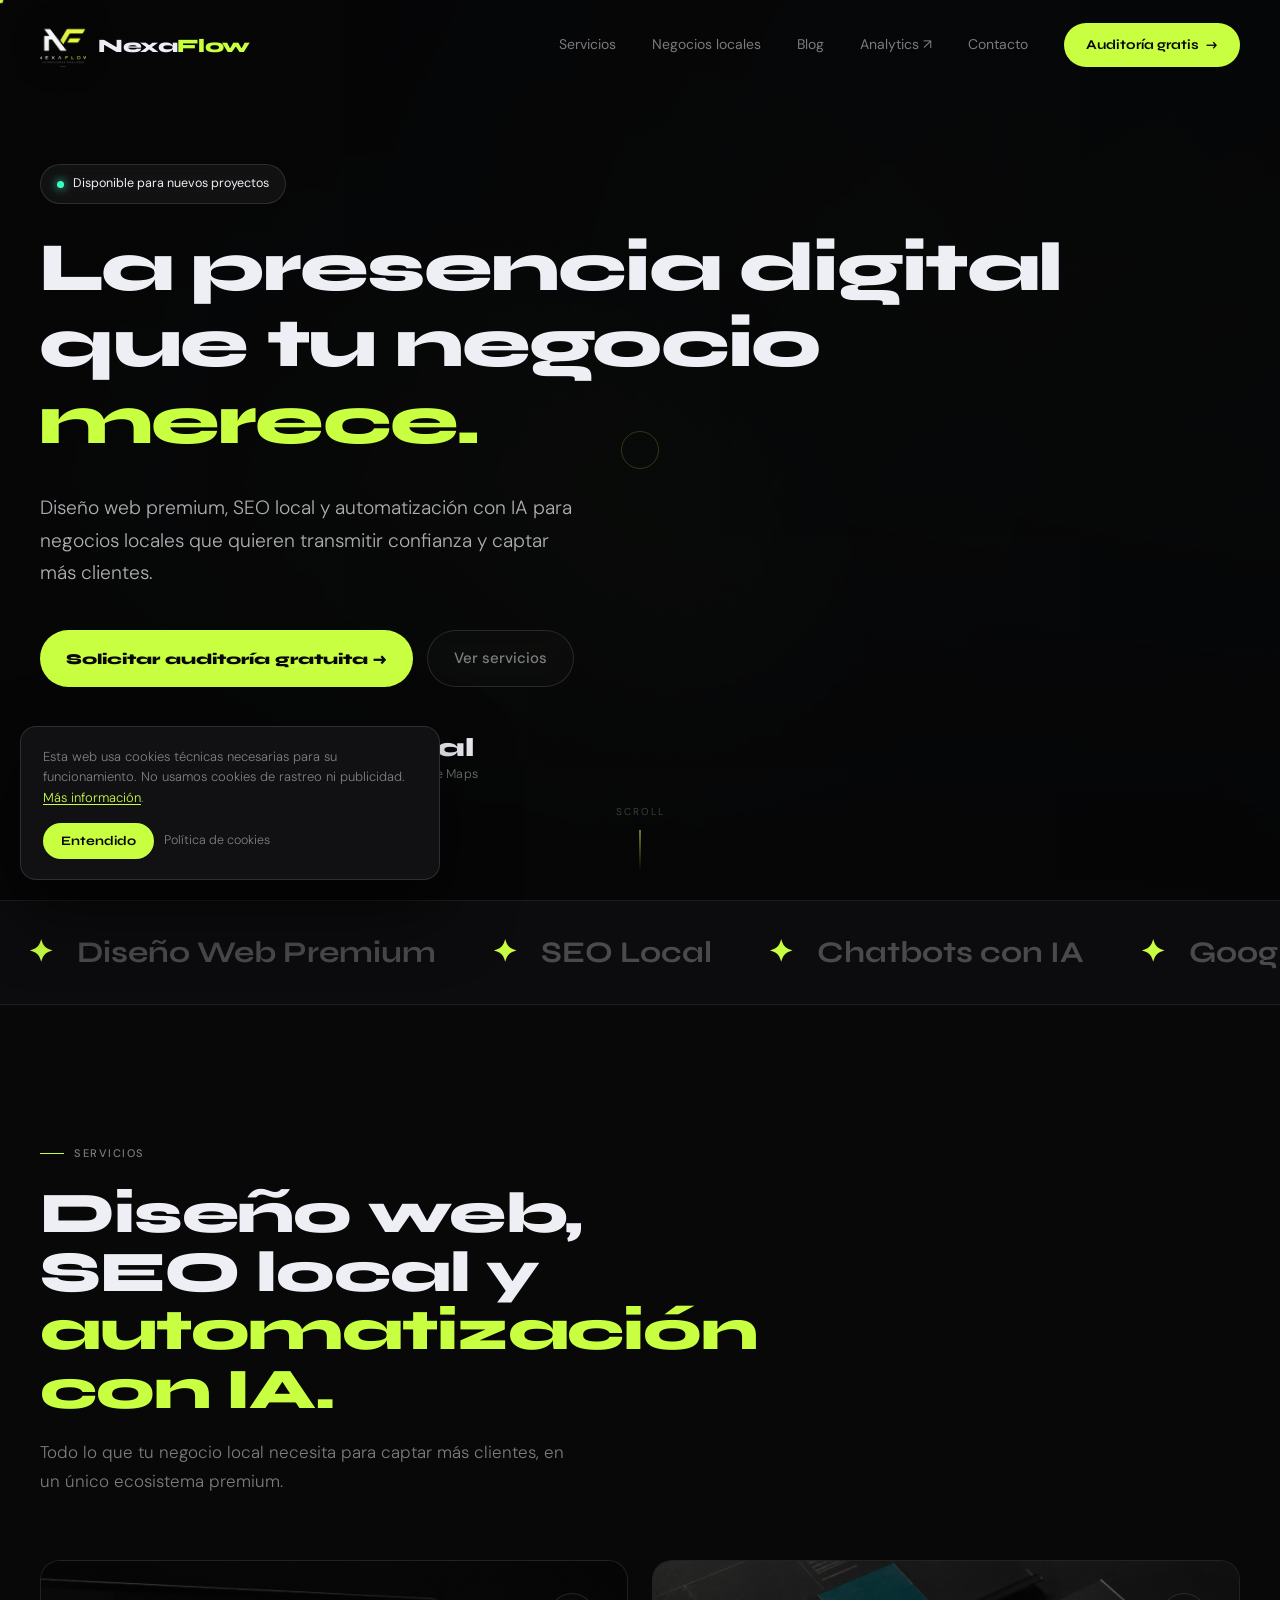
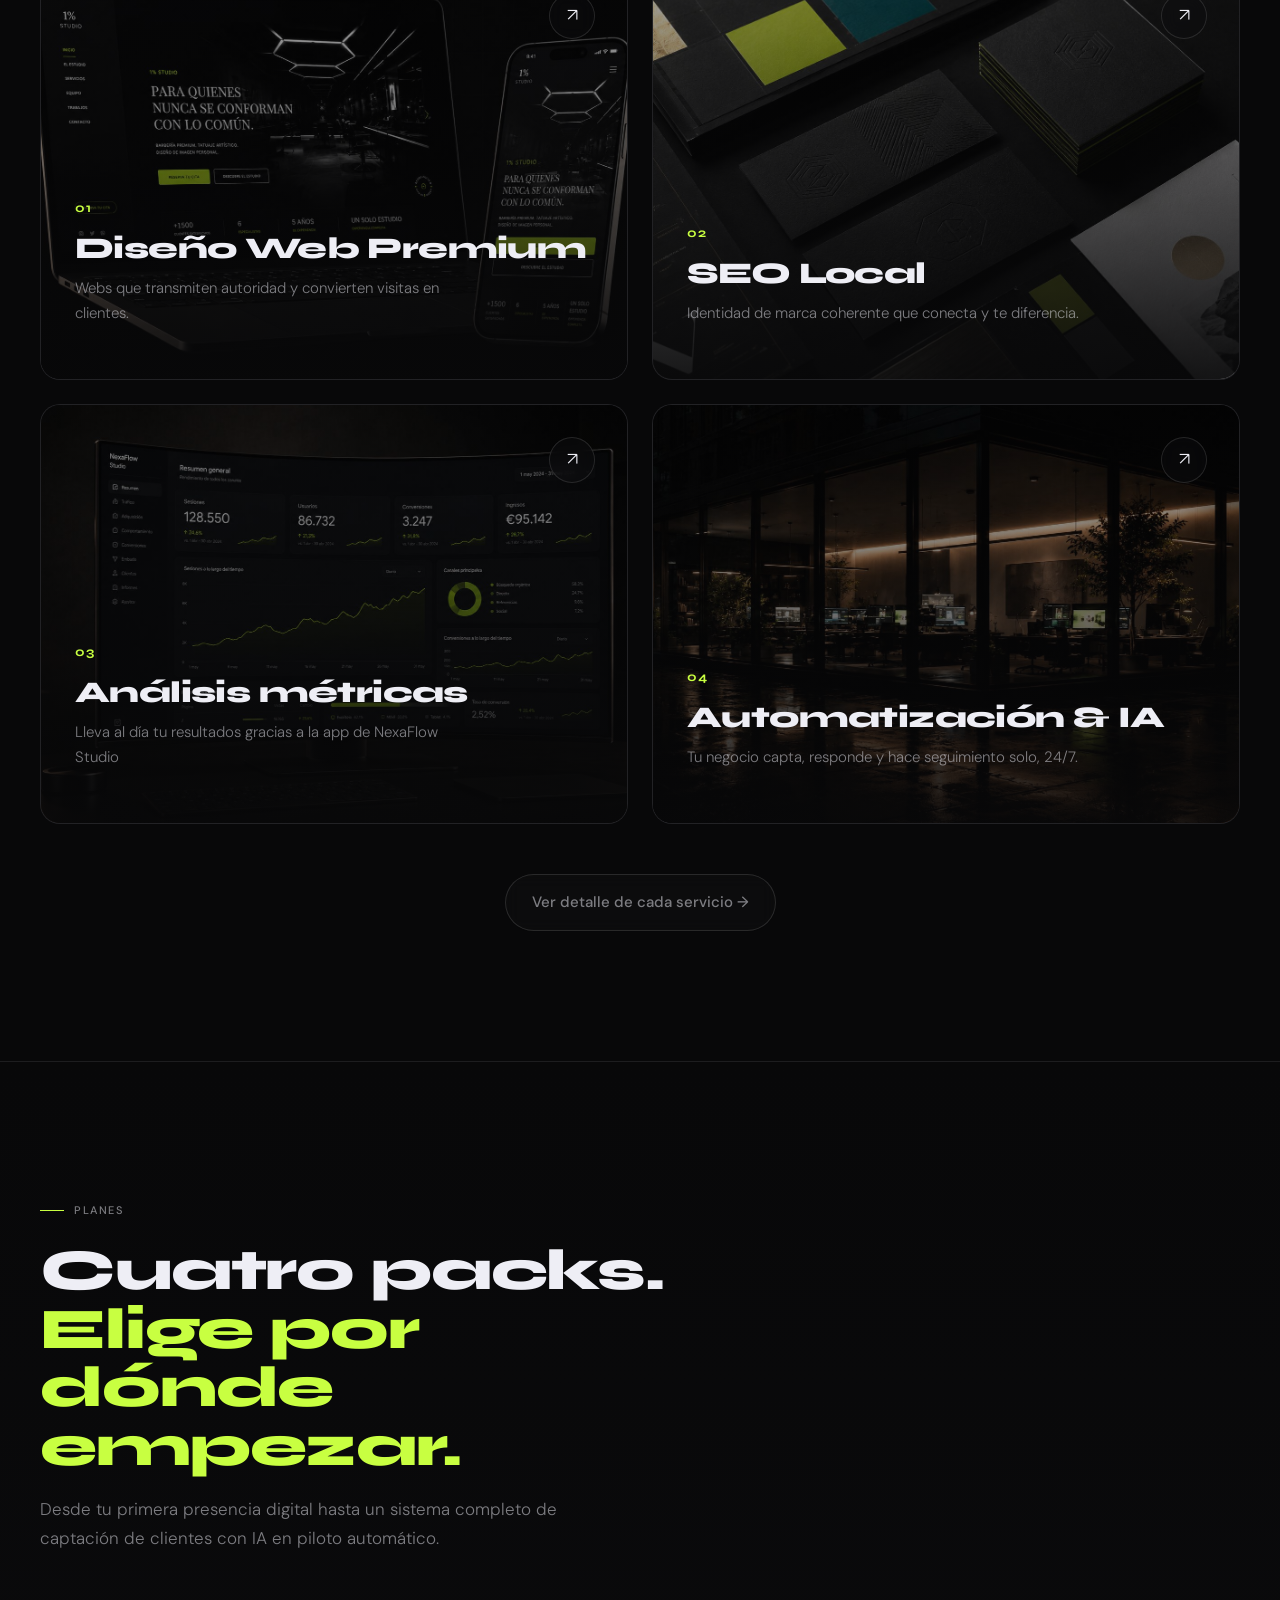
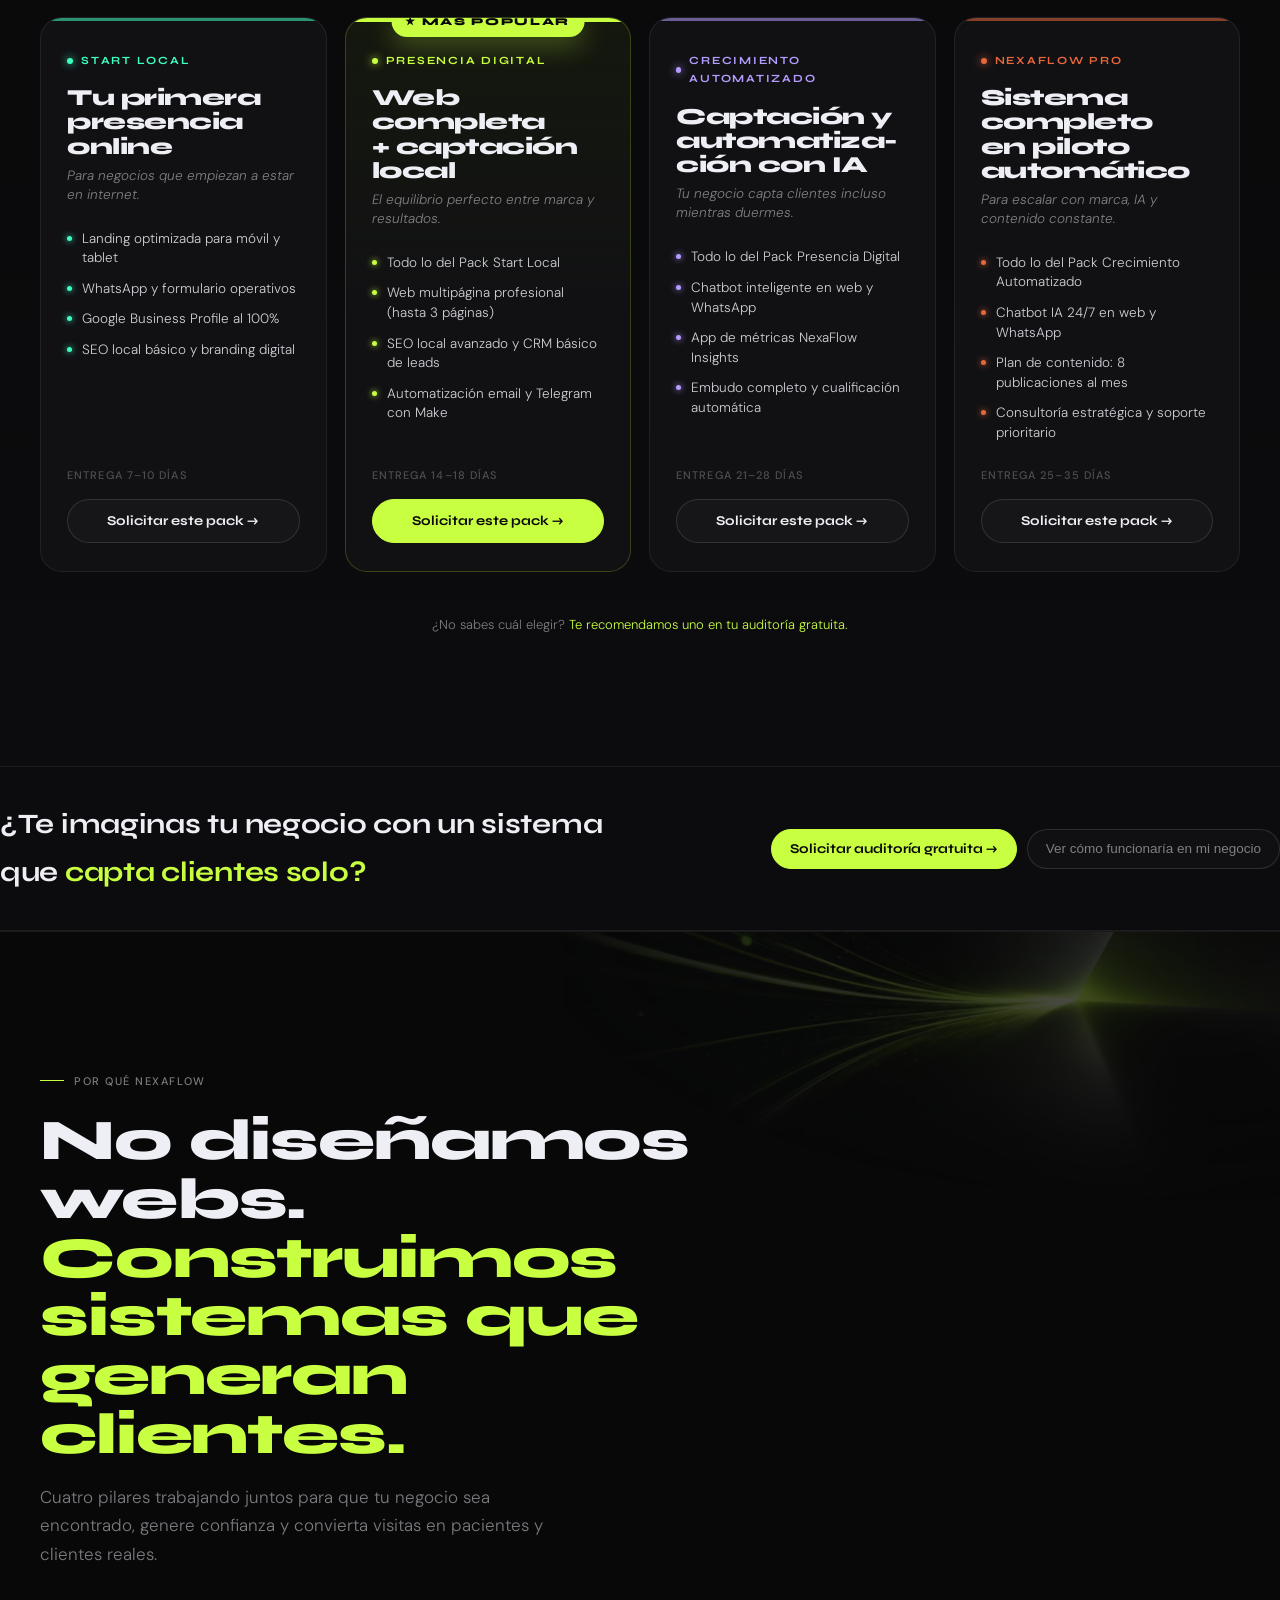
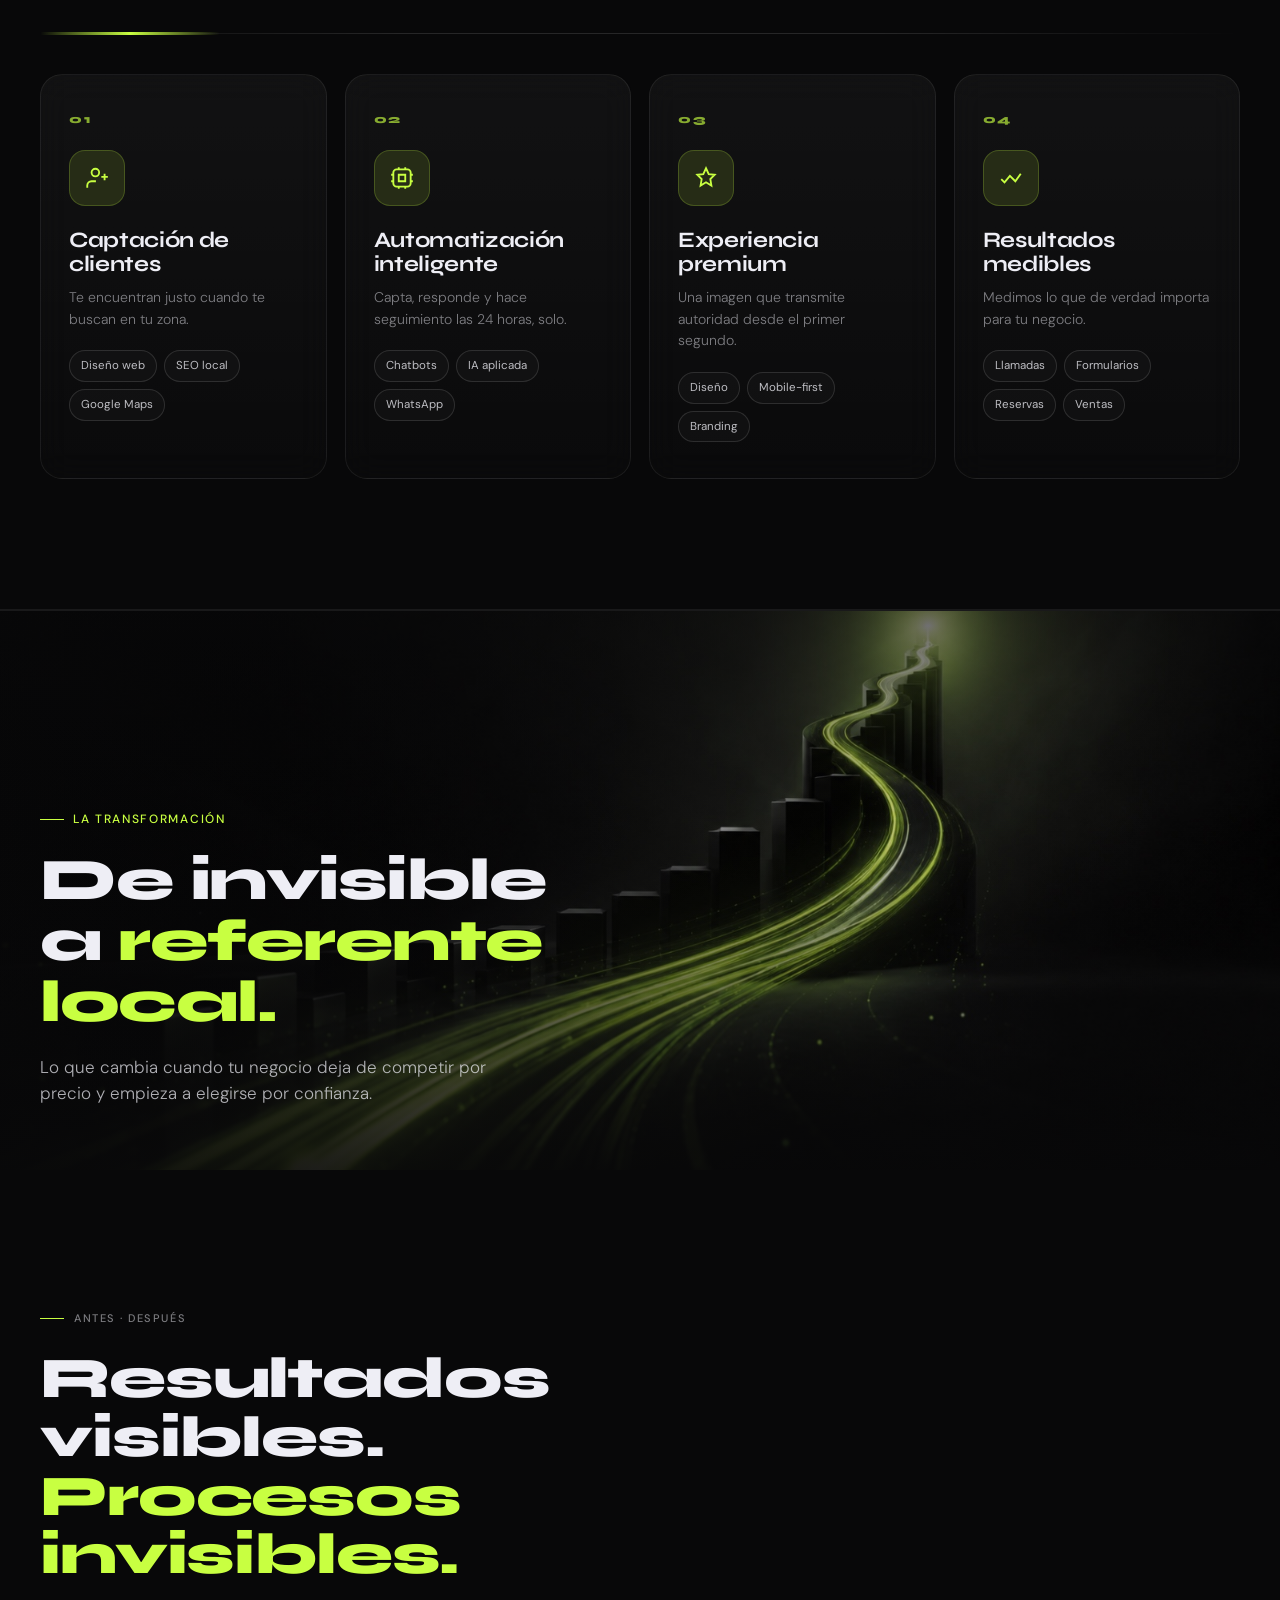
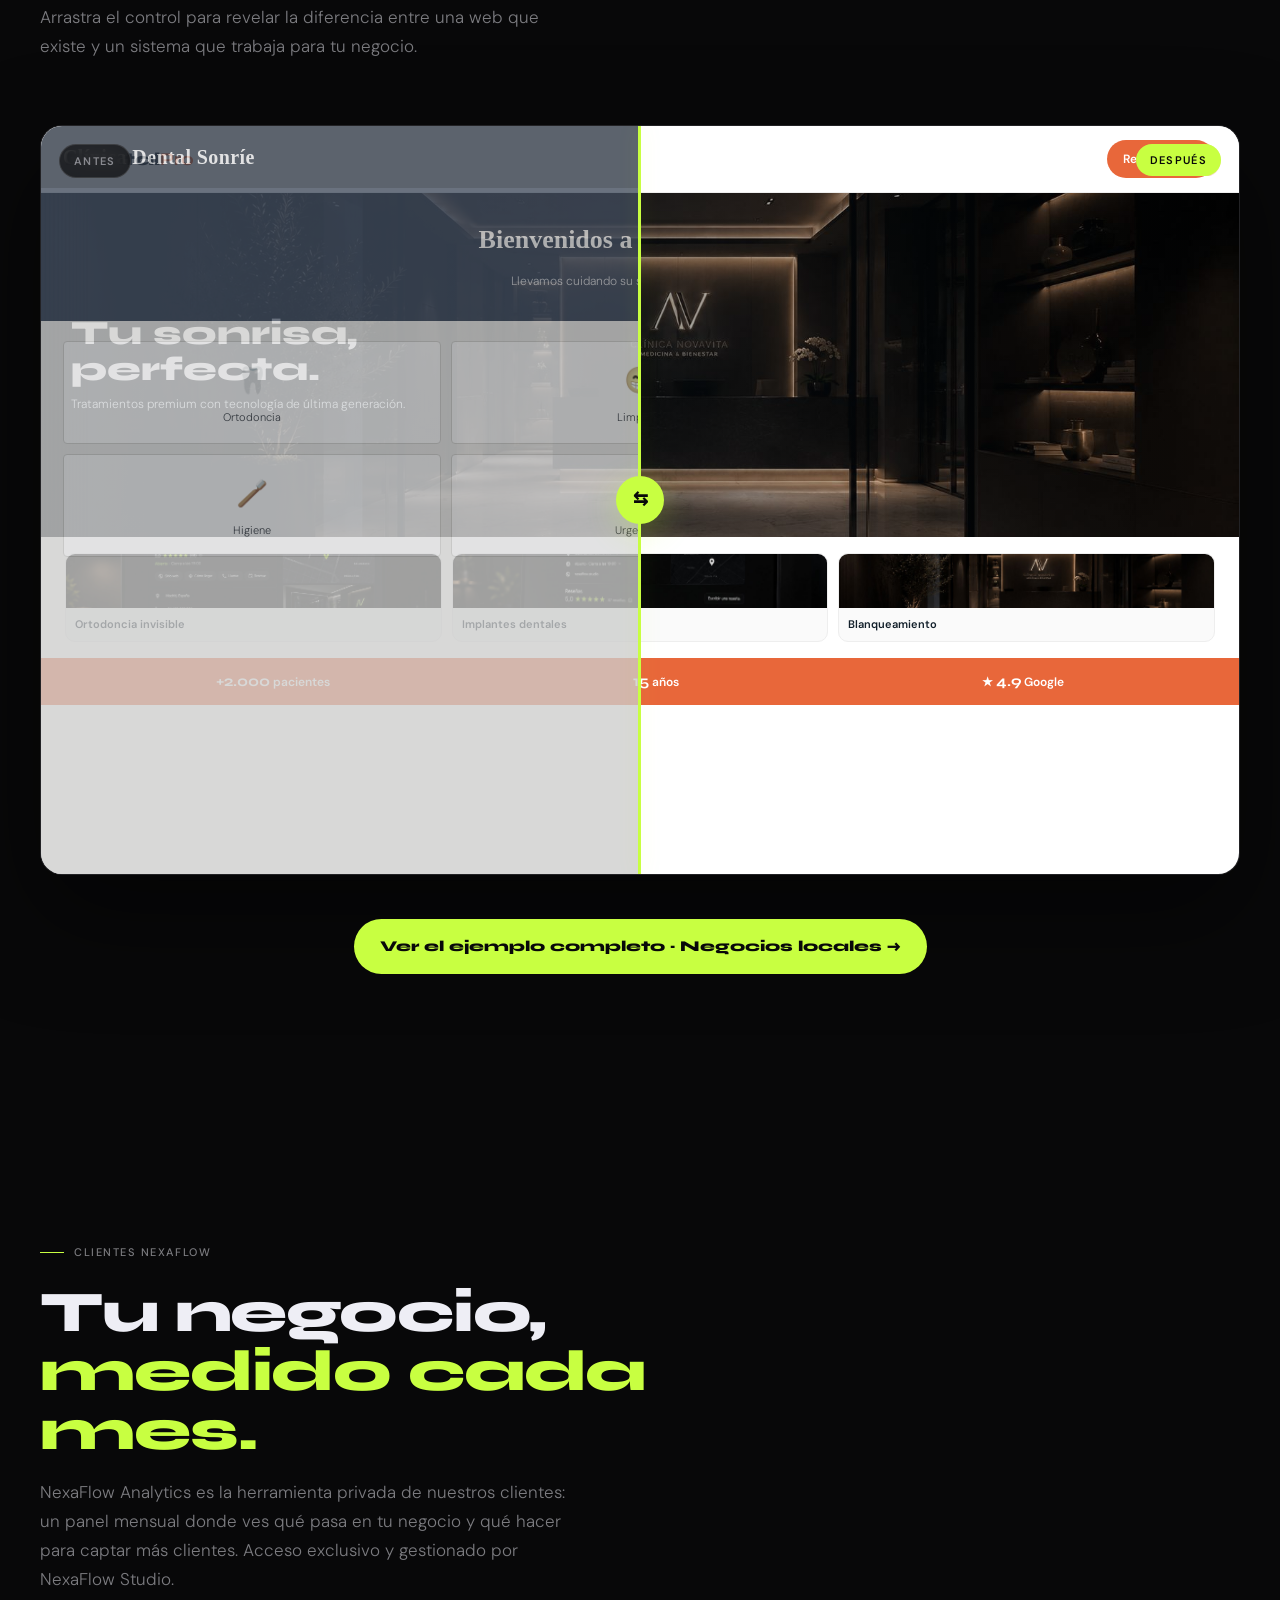
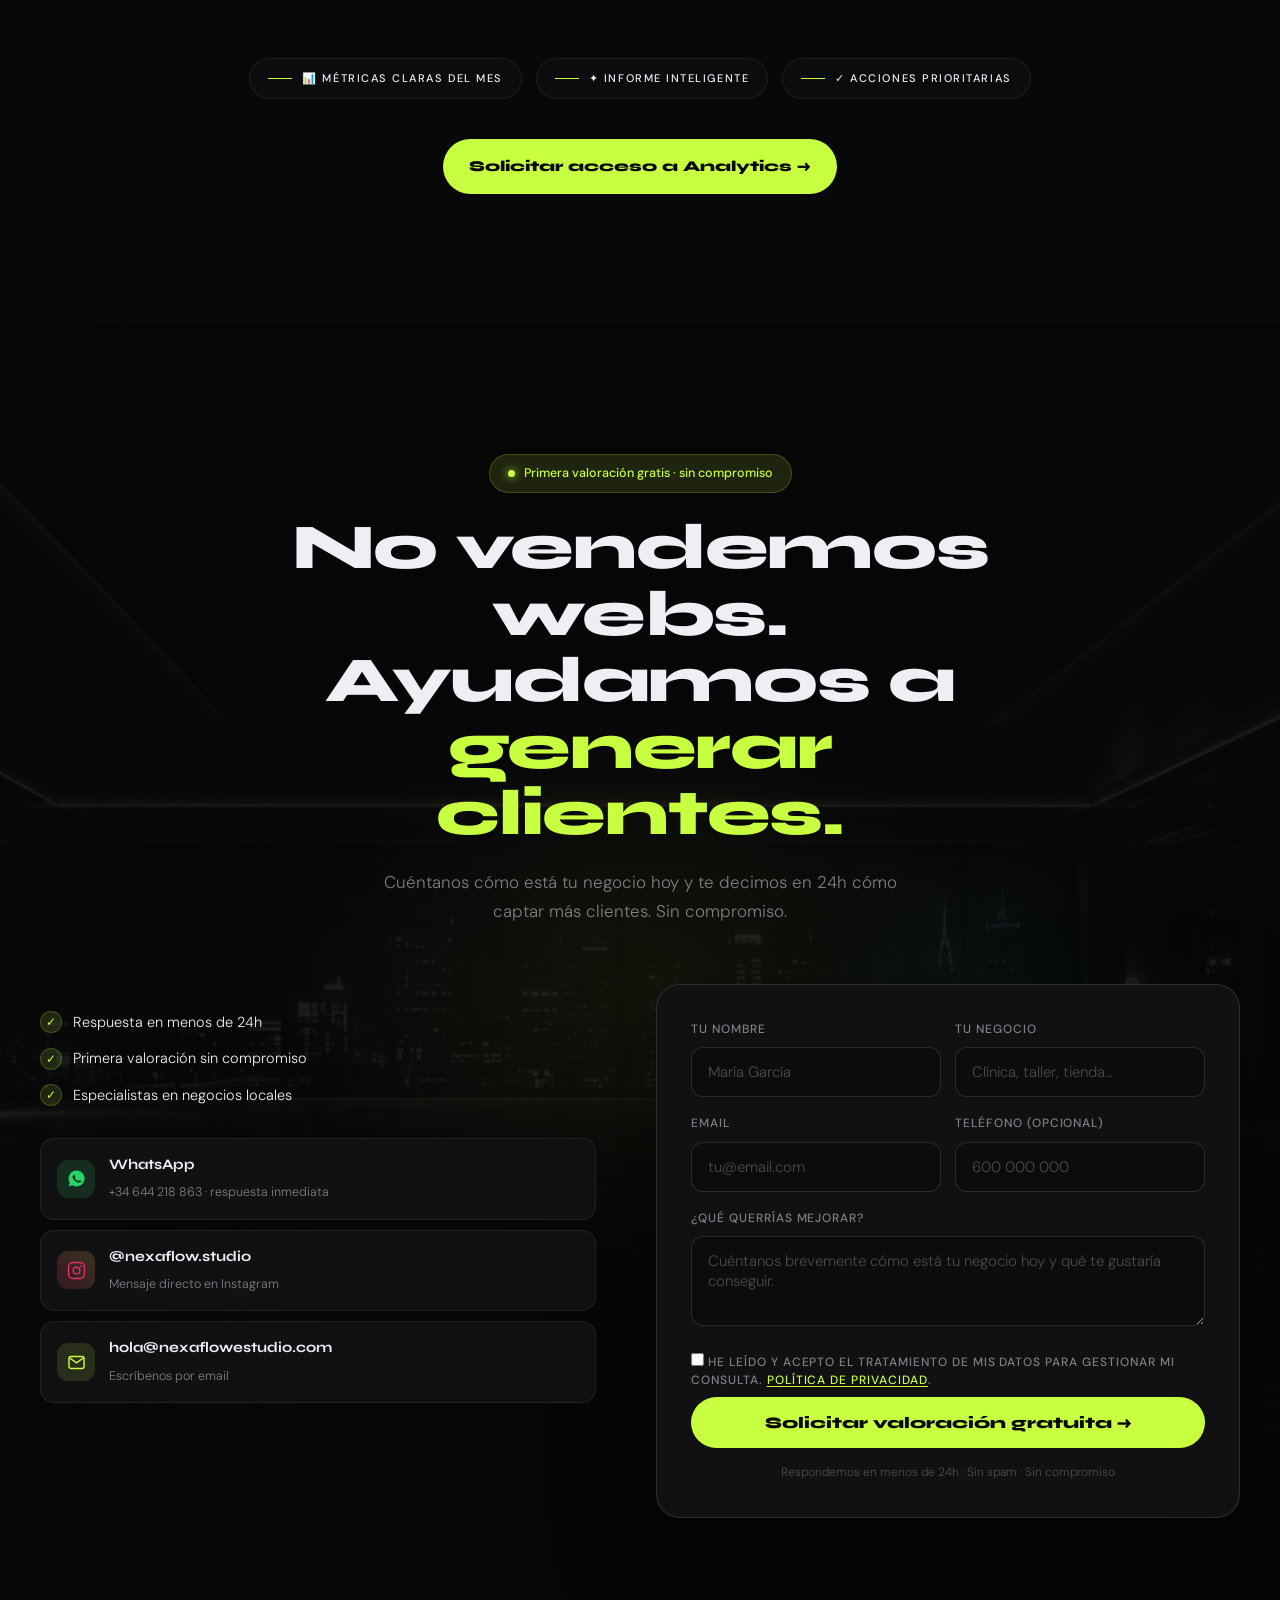
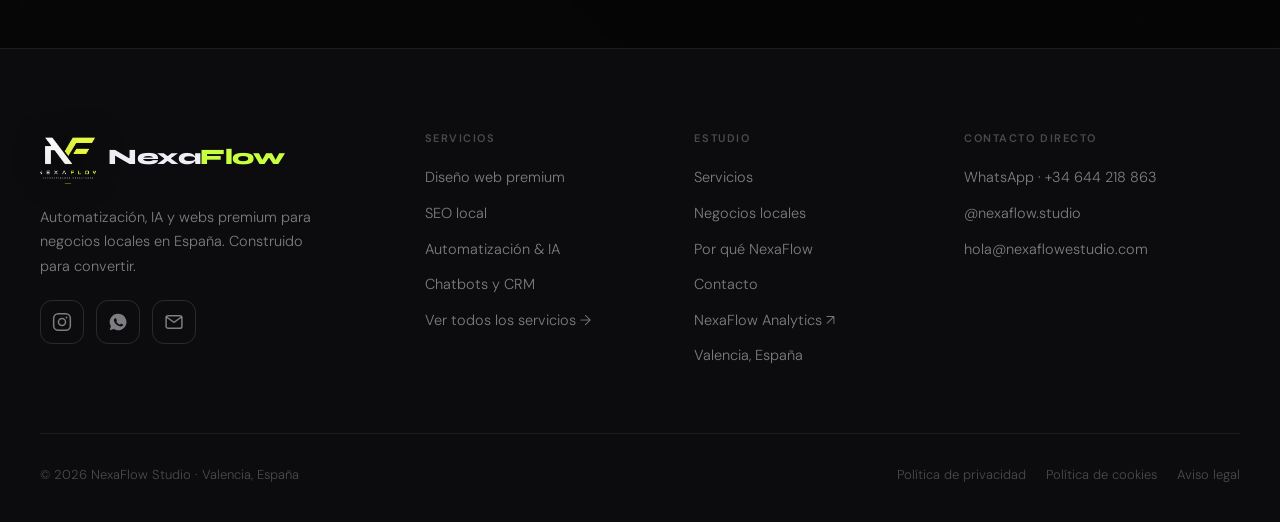
==== index.html @ 9156b43f "chore: email a hola@nexaflowestudio.com + quitar webhook de Make - Correo de contacto actualizado en" ====
<!DOCTYPE html>
<html lang="es">
<head>
<meta charset="UTF-8" />
<meta name="viewport" content="width=device-width, initial-scale=1.0" />
<title>NexaFlow Studio | Diseño Web, SEO Local y Automatización con IA en Valencia</title>
<meta name="description" content="Agencia digital con sede en Valencia: diseño web premium, SEO local y automatización con IA para negocios locales en toda España. Más clientes, menos tareas. Auditoría gratuita." />
<link rel="canonical" href="https://www.nexaflowestudio.com/" />
<meta name="robots" content="index, follow, max-snippet:-1, max-image-preview:large" />
<meta name="author" content="NexaFlow Studio" />
<meta name="geo.region" content="ES-V" />
<meta name="geo.placename" content="Valencia" />
<link rel="icon" type="image/png" href="assets/logo-mark.png" />
<link rel="apple-touch-icon" href="assets/logo-mark.png" />
<meta name="theme-color" content="#080809" />
<link rel="alternate" hreflang="es-ES" href="https://www.nexaflowestudio.com/" />
<link rel="alternate" hreflang="x-default" href="https://www.nexaflowestudio.com/" />

<!-- Open Graph / Social sharing -->
<meta property="og:type" content="website" />
<meta property="og:site_name" content="NexaFlow Studio" />
<meta property="og:title" content="NexaFlow Studio | Diseño Web, SEO Local y Automatización con IA en Valencia" />
<meta property="og:description" content="Agencia digital con sede en Valencia: diseño web premium, SEO local y automatización con IA para negocios locales en toda España. Más clientes, menos tareas." />
<meta property="og:url" content="https://www.nexaflowestudio.com/" />
<meta property="og:image" content="https://www.nexaflowestudio.com/assets/logo.png" />
<meta property="og:image:width" content="1200" />
<meta property="og:image:height" content="630" />
<meta property="og:locale" content="es_ES" />
<meta name="twitter:card" content="summary_large_image" />
<meta name="twitter:title" content="NexaFlow Studio | Diseño Web, SEO Local y Automatización con IA en Valencia" />
<meta name="twitter:description" content="Diseño web premium, SEO local y automatización con IA para negocios locales en toda España. Sede en Valencia." />
<meta name="twitter:image" content="https://www.nexaflowestudio.com/assets/logo.png" />

<link rel="preconnect" href="https://fonts.googleapis.com" />
<link rel="preconnect" href="https://fonts.gstatic.com" crossorigin />
<link rel="preload" as="video" href="assets/hero.mp4" type="video/mp4" />
<link href="https://fonts.googleapis.com/css2?family=Syne:wght@600;700;800&family=DM+Sans:opsz,wght@9..40,300;9..40,400;9..40,500&display=swap" rel="stylesheet" />

<!-- ====== SCHEMA JSON-LD ====== -->
<script type="application/ld+json">
{
  "@context": "https://schema.org",
  "@graph": [
    {
      "@type": "Organization",
      "@id": "https://www.nexaflowestudio.com/#org",
      "name": "NexaFlow Studio",
      "url": "https://www.nexaflowestudio.com/",
      "logo": {
        "@type": "ImageObject",
        "url": "https://www.nexaflowestudio.com/assets/logo.png"
      },
      "email": "hola@nexaflowestudio.com",
      "telephone": "+34644218863",
      "sameAs": ["https://www.instagram.com/nexaflow.studio"]
    },
    {
      "@type": "WebSite",
      "@id": "https://www.nexaflowestudio.com/#website",
      "url": "https://www.nexaflowestudio.com/",
      "name": "NexaFlow Studio",
      "inLanguage": "es-ES",
      "description": "Diseño web premium, SEO local y automatización con IA para negocios locales en Valencia.",
      "publisher": {"@id": "https://www.nexaflowestudio.com/#org"}
    },
    {
      "@type": "LocalBusiness",
      "@id": "https://www.nexaflowestudio.com/#localbusiness",
      "name": "NexaFlow Studio — Agencia de diseño web y automatización con IA en Valencia",
      "image": "https://www.nexaflowestudio.com/assets/logo.png",
      "url": "https://www.nexaflowestudio.com/",
      "email": "hola@nexaflowestudio.com",
      "telephone": "+34644218863",
      "priceRange": "€€",
      "address": {"@type":"PostalAddress","addressLocality":"Valencia","addressRegion":"Valencia","addressCountry":"ES"},
      "areaServed": [
        {"@type":"City","name":"Valencia"},
        {"@type":"City","name":"Torrent"},
        {"@type":"City","name":"Paterna"},
        {"@type":"City","name":"Paiporta"},
        {"@type":"City","name":"Mislata"},
        {"@type":"City","name":"Catarroja"},
        {"@type":"City","name":"Aldaia"},
        {"@type":"City","name":"Alaquàs"}
      ],
      "makesOffer": [
        {"@type":"Offer","itemOffered":{"@type":"Service","name":"Diseño web premium"}},
        {"@type":"Offer","itemOffered":{"@type":"Service","name":"SEO local y Google Business Profile"}},
        {"@type":"Offer","itemOffered":{"@type":"Service","name":"Automatización con IA"}},
        {"@type":"Offer","itemOffered":{"@type":"Service","name":"Chatbots inteligentes y WhatsApp"}},
        {"@type":"Offer","itemOffered":{"@type":"Service","name":"Branding visual"}}
      ],
      "sameAs": ["https://www.instagram.com/nexaflow.studio"]
    },
    {
      "@type": "ItemList",
      "name": "Servicios NexaFlow Studio",
      "itemListElement": [
        {"@type":"ListItem","position":1,"name":"Diseño Web Premium","url":"https://www.nexaflowestudio.com/servicios#svc-web"},
        {"@type":"ListItem","position":2,"name":"Branding Visual","url":"https://www.nexaflowestudio.com/servicios#svc-branding"},
        {"@type":"ListItem","position":3,"name":"Landing Pages de alta conversión","url":"https://www.nexaflowestudio.com/servicios#svc-landing"},
        {"@type":"ListItem","position":4,"name":"Automatización con IA y chatbots","url":"https://www.nexaflowestudio.com/servicios#svc-ia"}
      ]
    },
    {
      "@type": "FAQPage",
      "mainEntity": [
        {"@type":"Question","name":"¿Qué hace NexaFlow Studio exactamente?","acceptedAnswer":{"@type":"Answer","text":"Diseñamos webs premium y montamos sistemas de SEO local y automatización con IA para que los negocios locales sean encontrados, transmitan confianza y capten clientes también fuera de horario."}},
        {"@type":"Question","name":"¿Con qué tipo de negocios trabajáis?","acceptedAnswer":{"@type":"Answer","text":"Trabajamos con negocios locales en Valencia y alrededores: clínicas dentales, clínicas estéticas, fisioterapia, barberías y peluquerías, hostelería y servicios u oficios."}},
        {"@type":"Question","name":"¿Cuánto tarda en estar lista una web?","acceptedAnswer":{"@type":"Answer","text":"Una web con estructura, textos y automatizaciones básicas suele estar lista en pocas semanas. Trabajamos por fases para no parar la actividad del negocio."}},
        {"@type":"Question","name":"¿Cuánto cuesta una web con automatización e IA?","acceptedAnswer":{"@type":"Answer","text":"Depende del alcance. Empezamos siempre con una auditoría gratuita en la que vemos tu caso y te damos un presupuesto cerrado y sin sorpresas, sin compromiso."}},
        {"@type":"Question","name":"¿Trabajáis solo en Valencia?","acceptedAnswer":{"@type":"Answer","text":"Trabajamos con negocios de Valencia y toda su área metropolitana: Torrent, Paterna, Paiporta, Mislata, Catarroja, Aldaia, Alaquàs y alrededores."}}
      ]
    }
  ]
}
</script>
<style>
:root{
  --bg:#080809; --bg-2:#0c0c0e; --surface:#111114; --surface-2:#18181c;
  --white:#eeeef5; --muted:rgba(238,238,245,.5); --muted-2:rgba(238,238,245,.28);
  --lime:#c8ff41; --lime-dim:rgba(200,255,65,.12); --lime-glow:rgba(200,255,65,.25); --lime-border:rgba(200,255,65,.2);
  --aqua:#3dffc0; --aqua-dim:rgba(61,255,192,.1);
  --border:rgba(255,255,255,.07); --border-2:rgba(255,255,255,.12);
  --ease:cubic-bezier(.22,1,.36,1);
  --coral:#e8673a;
}
*{margin:0;padding:0;box-sizing:border-box}
html{scroll-behavior:smooth}
body{
  background:var(--bg); color:var(--white);
  font-family:'DM Sans',sans-serif; font-weight:300;
  line-height:1.7; overflow-x:hidden;
  -webkit-font-smoothing:antialiased;
}
::selection{background:var(--lime);color:#080809}
a{color:inherit;text-decoration:none}
img{display:block;max-width:100%}
.wrap{max-width:1280px;margin:0 auto;padding:0 40px}
.label{
  font-size:11px;letter-spacing:.14em;text-transform:uppercase;
  color:var(--muted);font-weight:500;display:inline-flex;align-items:center;gap:10px;
}
.label::before{content:'';width:24px;height:1px;background:var(--lime);display:inline-block}
h1,h2,h3{font-family:'Syne',sans-serif;font-weight:800;line-height:1.02;letter-spacing:-.02em}

/* ====== CURSOR ====== */
#cr,#cr2{position:fixed;top:0;left:0;pointer-events:none;z-index:9999;border-radius:50%;
  transform:translate(-50%,-50%);will-change:transform;display:none}
#cr{width:7px;height:7px;background:var(--lime);mix-blend-mode:exclusion;transition:width .25s,height .25s}
#cr2{width:38px;height:38px;border:1.5px solid var(--lime-border);transition:width .25s,height .25s,border-color .25s}
@media (hover:hover) and (pointer:fine){
  #cr,#cr2{display:block}
}
body.cursor-on{cursor:none}
body.cursor-on a,body.cursor-on button{cursor:none}

/* ====== NAV ====== */
nav{position:fixed;top:0;left:0;right:0;z-index:200;padding:22px 0;transition:padding .4s var(--ease),background .4s,border-color .4s;border-bottom:1px solid transparent}
nav.solid{padding:14px 0;background:rgba(8,8,9,.72);backdrop-filter:blur(18px) saturate(1.4);border-bottom:1px solid var(--border)}
.nav-in{display:flex;align-items:center;justify-content:space-between}
.logo{display:flex;align-items:center;gap:12px}
.logo-mark{position:relative;width:46px;height:46px;flex-shrink:0;display:grid;place-items:center;transition:width .4s var(--ease),height .4s var(--ease),filter .4s var(--ease)}
.logo-mark img{width:100%;height:100%;object-fit:contain;display:block;filter:drop-shadow(0 4px 14px rgba(0,0,0,.55))}
.logo:hover .logo-mark{filter:drop-shadow(0 6px 22px var(--lime-glow))}
nav.solid .logo-mark{width:40px;height:40px}
.logo-word{font-family:'Syne';font-weight:800;font-size:19px;letter-spacing:-.02em;line-height:1;color:var(--white)}
.logo-word span{color:var(--lime)}
@media (max-width:520px){.logo-word{display:none}}
.nav-links{display:flex;align-items:center;gap:36px}
.nav-links .nl{font-size:14px;color:var(--muted);font-weight:400;transition:color .25s}
.nav-links .nl:hover{color:var(--white)}
.nav-cta{font-family:'Syne';font-weight:700;font-size:13.5px;color:#080809;background:var(--lime);padding:12px 22px;min-height:44px;border-radius:100px;display:inline-flex;align-items:center;gap:7px;transition:transform .3s var(--ease),box-shadow .3s;position:relative;overflow:hidden;border:none}
.nav-cta:hover{transform:translateY(-2px);box-shadow:0 10px 30px var(--lime-glow)}
.hamb{display:none;flex-direction:column;gap:5px;background:none;border:none;cursor:pointer;padding:10px;min-width:44px;min-height:44px;align-items:center;justify-content:center}
.hamb span{width:22px;height:2px;background:var(--white);border-radius:2px;transition:.3s}
.nav-backdrop{position:fixed;inset:0;background:rgba(4,4,6,.62);backdrop-filter:blur(6px);-webkit-backdrop-filter:blur(6px);opacity:0;visibility:hidden;transition:opacity .35s var(--ease),visibility .35s;z-index:205;pointer-events:none}
.nav-backdrop.show{opacity:1;visibility:visible;pointer-events:auto}

/* ====== HERO ====== */
#hero{position:relative;min-height:100svh;display:flex;align-items:center;overflow:hidden;padding:140px 0 90px}
#hero-canvas{position:absolute;inset:0;width:100%;height:100%;z-index:0;opacity:.5}
.hero-fallback{position:absolute;inset:0;z-index:0;background:radial-gradient(120% 90% at 70% 30%,#0a120a 0%,#080c0f 60%,var(--bg) 100%)}
/* full-bleed background video */
.hero-bg{position:absolute;inset:0;z-index:1;overflow:hidden}
.hero-bg video{position:absolute;inset:0;width:100%;height:100%;object-fit:cover;object-position:72% 50%;opacity:.6;transform:scale(1.03);filter:saturate(.95) brightness(.9) contrast(1.05);transition:opacity 1.2s var(--ease)}
.hero-bg .ovl{position:absolute;inset:0;background:
  linear-gradient(90deg,rgba(6,6,7,.94) 0%,rgba(6,6,7,.8) 36%,rgba(6,6,7,.56) 64%,rgba(6,6,7,.46) 100%),
  linear-gradient(0deg,rgba(6,6,7,.95) 0%,rgba(6,6,7,.34) 46%,rgba(6,6,7,.52) 100%)}
.hero-bg .ovl::after{content:'';position:absolute;inset:0;background:radial-gradient(135% 125% at 40% 42%,transparent 50%,rgba(4,4,6,.62) 100%)}
#hero .wrap{position:relative;z-index:3;width:100%}
.hero-grid{max-width:none}
.hero-pill{display:inline-flex;align-items:center;gap:9px;font-size:12.5px;color:var(--white);font-weight:400;padding:8px 16px;border-radius:100px;border:1px solid var(--border-2);background:rgba(255,255,255,.05);backdrop-filter:blur(8px)}
.hero-pill .dot{width:7px;height:7px;border-radius:50%;background:var(--aqua);box-shadow:0 0 10px var(--aqua);animation:pulse 2s infinite}
@keyframes pulse{0%,100%{opacity:1;transform:scale(1)}50%{opacity:.4;transform:scale(.7)}}
.hero h1{font-size:clamp(38px,5.4vw,78px);margin:28px 0 0;max-width:none;letter-spacing:-.025em}
.hero h1 .line{display:block;overflow:hidden;line-height:1.05;padding:0 .06em .06em 0;margin-left:-.02em}
.hero h1 .line i{display:block;font-style:normal;white-space:nowrap;transform:translateY(110%);transition:transform 1s var(--ease)}
.hero.in h1 .line:nth-child(1) i{transition-delay:.05s}
.hero.in h1 .line:nth-child(2) i{transition-delay:.15s}
.hero.in h1 .line:nth-child(3) i{transition-delay:.25s}
.hero.in h1 .line i{transform:translateY(0)}
.hero h1 em{font-style:normal;color:var(--lime)}
.hero-sub{font-size:clamp(17px,1.5vw,20px);color:rgba(238,238,245,.72);max-width:540px;margin-top:30px;opacity:0;transform:translateY(18px)}
.hero.in .hero-sub{transition:opacity .7s var(--ease) .4s,transform .7s var(--ease) .4s;opacity:1;transform:none}
.hero-ctas{display:flex;gap:14px;margin-top:40px;flex-wrap:wrap;opacity:0;transform:translateY(18px)}
.hero.in .hero-ctas{transition:opacity .7s var(--ease) .55s,transform .7s var(--ease) .55s;opacity:1;transform:none}
.hero-meta{display:flex;gap:30px;flex-wrap:wrap;margin-top:48px;opacity:0;transform:translateY(18px)}
.hero.in .hero-meta{transition:opacity .7s var(--ease) .7s,transform .7s var(--ease) .7s;opacity:1;transform:none}
.hero-meta div{display:flex;flex-direction:column;gap:3px}
.hero-meta b{font-family:'Syne';font-weight:800;font-size:26px;color:var(--white);line-height:1}
.hero-meta span{font-size:12.5px;color:var(--muted);letter-spacing:.02em}
.btn{position:relative;overflow:hidden;display:inline-flex;align-items:center;gap:9px;font-family:'Syne';font-weight:800;font-size:15px;padding:15px 26px;border-radius:100px;border:none;transition:transform .3s var(--ease),box-shadow .3s}
.btn span{position:relative;z-index:2}
.btn::before{content:'';position:absolute;inset:0;background:rgba(255,255,255,.22);transform:translateX(-101%);transition:transform .35s var(--ease);z-index:1}
.btn:hover::before{transform:translateX(0)}
.btn-main{background:var(--lime);color:#080809}
.btn-main:hover{transform:translateY(-2px);box-shadow:0 16px 48px var(--lime-glow)}
.btn-ghost{background:rgba(255,255,255,.02);color:var(--muted);border:1px solid var(--border-2);backdrop-filter:blur(8px);font-family:'DM Sans';font-weight:500}
.btn-ghost::before{background:rgba(255,255,255,.06)}
.btn-ghost:hover{color:var(--white);transform:translateY(-2px)}
.hero-visual{position:relative}
.hero-video-wrap{position:relative;border-radius:20px;overflow:hidden;border:1px solid rgba(255,255,255,.08);box-shadow:0 40px 120px rgba(0,0,0,.7),0 0 80px rgba(200,255,65,.06);transition:transform .6s var(--ease);opacity:0}
.hero.in .hero-video-wrap{animation:fadeUp .8s var(--ease) .35s both}
.hero-video-wrap:hover{transform:translateY(-6px) rotate(.4deg)}
.hero-video-wrap video{width:100%;display:block;aspect-ratio:4/5;object-fit:cover}
.hero-video-wrap .v-ovl{position:absolute;inset:0;background:rgba(8,8,9,.28);pointer-events:none}
@keyframes fadeUp{from{opacity:0;transform:translateY(30px)}to{opacity:1;transform:none}}
.fbadge{position:absolute;display:inline-flex;align-items:center;gap:8px;font-size:12.5px;font-weight:500;padding:9px 14px;border-radius:12px;background:rgba(12,12,14,.72);backdrop-filter:blur(14px);border:1px solid var(--border-2);box-shadow:0 10px 30px rgba(0,0,0,.4);z-index:3;white-space:nowrap}
.fbadge .d{width:7px;height:7px;border-radius:50%}
.fb1{top:24px;right:-18px;animation:floatY 5s ease-in-out infinite}
.fb2{bottom:30px;left:-22px;animation:floatY 6s ease-in-out infinite .8s}
.fb3{top:46%;left:-30px;animation:floatY 5.5s ease-in-out infinite .4s}
.fb1 .d{background:var(--aqua);box-shadow:0 0 8px var(--aqua)}
.fb2 .lm{color:var(--lime)}
.fb3 .d{background:var(--lime);box-shadow:0 0 8px var(--lime)}
@keyframes floatY{0%,100%{transform:translateY(0)}50%{transform:translateY(-12px)}}
.hero-scroll{position:absolute;bottom:30px;left:50%;transform:translateX(-50%);z-index:2;font-size:10px;letter-spacing:.2em;text-transform:uppercase;color:var(--muted-2);display:flex;flex-direction:column;align-items:center;gap:10px}
.hero-scroll .bar{width:1px;height:40px;background:linear-gradient(var(--lime),transparent);animation:scrolly 2s ease-in-out infinite}
@keyframes scrolly{0%,100%{opacity:.3;transform:scaleY(.6)}50%{opacity:1;transform:scaleY(1)}}

/* ====== MARQUEE ====== */
.marquee{border-top:1px solid var(--border);border-bottom:1px solid var(--border);padding:26px 0;overflow:hidden;background:var(--bg-2)}
.marquee-wrap{display:flex;width:max-content;animation:marquee 28s linear infinite}
.marquee-wrap:hover{animation-play-state:paused}
.marquee-track{display:flex;align-items:center}
.marquee-track .mi{font-family:'Syne';font-weight:700;font-size:clamp(20px,2.4vw,30px);color:var(--muted-2);padding:0 28px;display:inline-flex;align-items:center;gap:24px;transition:color .3s;white-space:nowrap}
.marquee-track .mi:hover{color:var(--white)}
.marquee-track .mi .st{color:var(--lime)}
@keyframes marquee{from{transform:translateX(0)}to{transform:translateX(-50%)}}

/* ====== SECTION SHELL ====== */
section.block{padding:130px 0;position:relative}
.sec-head{max-width:680px;margin-bottom:64px}
.sec-head h2{font-size:clamp(38px,4.5vw,62px);margin:22px 0 18px}
.sec-head h2 em{font-style:normal;color:var(--lime)}
.sec-head p{font-size:17px;color:var(--muted);max-width:540px}

/* ====== SERVICIOS ====== */
.svc-grid{display:grid;grid-template-columns:1fr 1fr;gap:24px}
.svc-card{position:relative;overflow:hidden;border-radius:20px;border:1px solid var(--border);background:var(--surface);transition:transform .4s var(--ease),box-shadow .4s;min-height:420px;display:flex;flex-direction:column;justify-content:flex-end;isolation:isolate}
.svc-card:hover{transform:translateY(-4px);box-shadow:0 32px 80px rgba(0,0,0,.5),0 0 0 1px rgba(200,255,65,.08)}
.svc-card::before{content:'';position:absolute;top:0;left:0;right:0;height:2px;background:linear-gradient(90deg,transparent,var(--lime),transparent);transform:scaleX(0);transition:transform .5s var(--ease);z-index:5}
.svc-card:hover::before{transform:scaleX(1)}
.svc-card .glow{content:'';position:absolute;inset:0;background:radial-gradient(circle at var(--mx,50%) var(--my,50%),rgba(200,255,65,.08) 0%,transparent 55%);opacity:0;transition:opacity .3s;pointer-events:none;z-index:4}
.svc-card:hover .glow{opacity:1}
.svc-img{position:absolute;inset:0;z-index:0;overflow:hidden}
.svc-img img{width:100%;height:100%;object-fit:cover;transform:scale(1.02);transition:transform .8s var(--ease),filter .8s}
.svc-card:hover .svc-img img{transform:scale(1.08)}
.svc-img::after{content:'';position:absolute;inset:0;background:linear-gradient(180deg,rgba(8,8,9,.35) 0%,rgba(8,8,9,.55) 45%,rgba(8,8,9,.92) 100%);transition:opacity .6s}
.svc-card:hover .svc-img::after{background:linear-gradient(180deg,rgba(8,8,9,.15) 0%,rgba(8,8,9,.45) 45%,rgba(8,8,9,.9) 100%)}
.svc-body{position:relative;z-index:3;padding:34px}
.svc-num{font-family:'Syne';font-weight:700;font-size:13px;color:var(--lime);letter-spacing:.1em;margin-bottom:14px}
.svc-body h3{font-size:30px;margin-bottom:12px}
.svc-body p{font-size:15px;color:var(--muted);max-width:400px;margin-bottom:18px}
.svc-tags{display:flex;flex-wrap:wrap;gap:8px}
.svc-tags span{font-size:11px;letter-spacing:.04em;color:var(--muted);border:1px solid var(--border-2);padding:5px 11px;border-radius:100px;background:rgba(255,255,255,.02)}
.svc-arrow{position:absolute;top:32px;right:32px;width:46px;height:46px;border-radius:50%;border:1px solid var(--border-2);display:grid;place-items:center;font-size:18px;color:var(--white);background:rgba(12,12,14,.5);backdrop-filter:blur(8px);transition:.4s var(--ease);z-index:3}
.svc-card:hover .svc-arrow{background:var(--lime);color:#080809;border-color:var(--lime);transform:rotate(0) scale(1.05)}
/* WIP card */
.svc-wip{pointer-events:none;border-style:dashed;border-color:var(--border-2)}
.svc-wip .svc-img img{filter:saturate(.15) brightness(.55)}
.svc-wip .svc-num{color:var(--muted)}
.svc-wip h3{color:var(--muted)}
.svc-wip p{color:var(--muted-2)}
.svc-wip .svc-tags span{opacity:.5}
.wip-badge{display:inline-flex;align-items:center;gap:7px;font-size:11px;letter-spacing:.1em;text-transform:uppercase;color:#080809;background:var(--muted);padding:5px 12px;border-radius:100px;margin-bottom:14px;font-weight:600}

/* ====== BEFORE / AFTER ====== */
.ba{position:relative;border-radius:22px;overflow:hidden;border:1px solid var(--border);aspect-ratio:16/10;user-select:none;background:var(--surface);box-shadow:0 40px 100px rgba(0,0,0,.5)}
.ba-pane{position:absolute;inset:0;overflow:hidden}
.ba-after{z-index:1}
.ba-before{z-index:2;width:50%;border-right:2px solid var(--lime)}
.ba-mock{position:absolute;inset:0;width:var(--mockw);min-width:var(--mockw)}
.ba-tag{position:absolute;top:18px;z-index:4;font-size:11px;letter-spacing:.12em;text-transform:uppercase;font-weight:600;padding:7px 14px;border-radius:100px;backdrop-filter:blur(8px)}
.ba-tag.bf{left:18px;background:rgba(8,8,9,.7);color:var(--muted);border:1px solid var(--border-2)}
.ba-tag.af{right:18px;background:var(--lime);color:#080809}
.ba-handle{position:absolute;top:0;bottom:0;left:50%;width:2px;background:var(--lime);z-index:5;transform:translateX(-50%);cursor:ew-resize;box-shadow:0 0 20px var(--lime-glow)}
.ba-grip{position:absolute;top:50%;left:50%;transform:translate(-50%,-50%);width:48px;height:48px;border-radius:50%;background:var(--lime);color:#080809;display:grid;place-items:center;font-size:18px;font-weight:800;box-shadow:0 8px 30px var(--lime-glow);cursor:ew-resize}
/* dental mockups built in CSS */
.mk{position:absolute;inset:0;font-family:'DM Sans',sans-serif}
/* BEFORE old site */
.mk-old{background:#f0efe9}
.mk-old .old-nav{background:#1b3a6b;color:#fff;padding:14px 22px;display:flex;align-items:center;justify-content:space-between}
.mk-old .old-logo{font-family:'Times New Roman',serif;font-weight:700;font-size:20px;letter-spacing:.02em}
.mk-old .old-cta{background:#e87a22;color:#fff;font-size:11px;font-weight:700;padding:8px 12px;border-radius:3px;text-transform:uppercase}
.mk-old .old-hero{background:#2b5394;color:#fff;padding:30px 22px;text-align:center}
.mk-old .old-hero h4{font-family:'Times New Roman',serif;font-size:26px;margin-bottom:8px;font-weight:700}
.mk-old .old-hero p{font-size:12px;color:#cdd8ec}
.mk-old .old-grid{display:grid;grid-template-columns:repeat(3,1fr);gap:10px;padding:20px 22px}
.mk-old .old-card{background:#fff;border:1px solid #d8d6cc;border-radius:4px;padding:16px 10px;text-align:center;font-size:11px;color:#3a4a63}
.mk-old .old-card .em{font-size:26px;display:block;margin-bottom:6px}
.mk-old::after{content:'';position:absolute;inset:0;background:rgba(40,50,70,.18);filter:none;pointer-events:none}
.mk-old-filter{filter:grayscale(.7) opacity(.78)}
/* AFTER new site */
.mk-new{background:#fff;color:#13202b;overflow:hidden}
.mk-new .nw-nav{display:flex;align-items:center;justify-content:space-between;padding:14px 24px;background:#fff;border-bottom:1px solid #eee}
.mk-new .nw-logo{font-family:'Syne',sans-serif;font-weight:800;font-size:18px;color:#13202b}
.mk-new .nw-logo b{color:var(--coral)}
.mk-new .nw-cta{background:var(--coral);color:#fff;font-size:12px;font-weight:600;padding:9px 16px;border-radius:100px}
.mk-new .nw-hero{position:relative;height:46%;min-height:150px;overflow:hidden;display:flex;align-items:center}
.mk-new .nw-hero img{position:absolute;inset:0;width:100%;height:100%;object-fit:cover}
.mk-new .nw-hero .ov{position:absolute;inset:0;background:linear-gradient(90deg,rgba(10,20,28,.78) 0%,rgba(10,20,28,.25) 70%,transparent 100%)}
.mk-new .nw-hero .htxt{position:relative;z-index:2;color:#fff;padding:0 30px;max-width:60%}
.mk-new .nw-hero .htxt h4{font-family:'Syne',sans-serif;font-size:clamp(20px,3vw,34px);font-weight:800;line-height:1.05}
.mk-new .nw-hero .htxt p{font-size:12px;color:#dfe7ec;margin-top:6px}
.mk-new .nw-treat{display:grid;grid-template-columns:repeat(3,1fr);gap:10px;padding:16px 24px}
.mk-new .tcard{border-radius:10px;overflow:hidden;border:1px solid #eee;background:#fafafa}
.mk-new .tcard img{width:100%;height:54px;object-fit:cover}
.mk-new .tcard .tt{padding:7px 9px;font-size:11px;font-weight:600;color:#13202b}
.mk-new .nw-stats{background:var(--coral);color:#fff;display:flex;align-items:center;justify-content:space-around;padding:11px 24px;font-size:12px;font-weight:600}
.mk-new .nw-stats .s b{font-family:'Syne';font-size:15px}

/* ====== CTA ====== */
#cta{position:relative;overflow:hidden;padding:160px 0;text-align:center}
.cta-bg{position:absolute;inset:0;z-index:0;opacity:.16}
.cta-bg img{width:100%;height:100%;object-fit:cover;filter:grayscale(.3) brightness(.5)}
.cta-glow{position:absolute;top:50%;left:50%;transform:translate(-50%,-50%);width:800px;height:600px;border-radius:50%;background:radial-gradient(ellipse,rgba(200,255,65,.055) 0%,transparent 65%);pointer-events:none;z-index:1}
.cta-glow-2{position:absolute;top:36%;right:8%;width:420px;height:420px;border-radius:50%;background:radial-gradient(ellipse,rgba(61,255,192,.035) 0%,transparent 65%);pointer-events:none;z-index:1}
#cta .wrap{position:relative;z-index:2}
.cta-badge{display:inline-flex;align-items:center;gap:9px;font-size:12.5px;color:var(--lime);background:var(--lime-dim);border:1px solid var(--lime-border);padding:8px 18px;border-radius:100px;font-weight:500}
.cta-badge .dot{width:7px;height:7px;border-radius:50%;background:var(--lime);box-shadow:0 0 10px var(--lime);animation:pulse 2s infinite}
#cta h2{font-size:clamp(38px,5.5vw,72px);max-width:820px;margin:28px auto 0;line-height:1.04}
#cta h2 em{font-style:normal;color:var(--lime)}
#cta .ct-sub{font-size:18px;color:var(--muted);max-width:560px;margin:26px auto 0}
.cta-ctas{display:flex;gap:14px;justify-content:center;margin-top:40px;flex-wrap:wrap}
.cta-notes{display:flex;gap:22px;justify-content:center;margin-top:30px;flex-wrap:wrap;font-size:12px;color:var(--muted-2)}
.cta-notes span .st{color:var(--lime)}

/* ====== FOOTER ====== */
footer{border-top:1px solid var(--border);padding:80px 0 36px;background:var(--bg-2)}
.foot-grid{display:grid;grid-template-columns:1.4fr 1fr 1fr;gap:40px;margin-bottom:54px}
.foot-tag{font-size:15px;color:var(--muted);max-width:280px;margin-top:20px}
.foot-col h5{font-size:11px;letter-spacing:.14em;text-transform:uppercase;color:var(--muted-2);font-weight:600;margin-bottom:18px;font-family:'DM Sans'}
.foot-col a,.foot-col p{display:block;font-size:14.5px;color:var(--muted);margin-bottom:11px;transition:color .25s}
.foot-col a:hover{color:var(--lime)}
.foot-soc{display:flex;gap:12px}
.foot-soc a{width:44px;height:44px;border-radius:12px;border:1px solid var(--border-2);display:grid;place-items:center;color:var(--muted);transition:.3s}
.foot-soc a:hover{color:#080809;background:var(--lime);border-color:var(--lime);transform:translateY(-3px)}
.foot-bot{display:flex;align-items:center;justify-content:space-between;padding-top:30px;border-top:1px solid var(--border);font-size:13px;color:var(--muted-2);flex-wrap:wrap;gap:14px}
.foot-bot a:hover{color:var(--lime)}

/* ====== MODAL ====== */
#modal{display:none;position:fixed;inset:0;z-index:1000;align-items:center;justify-content:center;padding:24px}
#modal.open{display:flex}
.modal-bd{position:absolute;inset:0;background:rgba(4,4,6,.72);backdrop-filter:blur(8px);opacity:0;transition:opacity .25s}
#modal.show .modal-bd{opacity:1}
#modal-box{position:relative;z-index:2;width:100%;max-width:480px;background:var(--surface);border:1px solid var(--border-2);border-radius:24px;padding:36px;box-shadow:0 50px 120px rgba(0,0,0,.7);opacity:0;transform:scale(.96) translateY(10px);transition:opacity .25s var(--ease),transform .25s var(--ease)}
#modal.show #modal-box{opacity:1;transform:none}
.modal-x{position:absolute;top:18px;right:18px;width:38px;height:38px;border-radius:50%;border:1px solid var(--border-2);background:none;color:var(--muted);font-size:18px;cursor:pointer;display:grid;place-items:center;transition:.25s}
.modal-x:hover{color:var(--white);border-color:var(--white)}
#modal-box h3{font-size:26px;margin-bottom:10px}
#modal-box .m-sub{font-size:14.5px;color:var(--muted);margin-bottom:26px}
.m-opts{display:flex;flex-direction:column;gap:10px}
.m-opt{display:flex;align-items:center;gap:14px;padding:14px 16px;border-radius:14px;border:1px solid var(--border);background:var(--bg-2);transition:.25s var(--ease);cursor:pointer}
.m-opt:hover{border-color:var(--lime-border);background:var(--surface-2);transform:translateX(3px)}
.m-opt .ico{width:40px;height:40px;border-radius:11px;display:grid;place-items:center;flex-shrink:0;background:rgba(255,255,255,.04)}
.m-opt .ico svg{width:20px;height:20px}
.m-opt .mt{flex:1}
.m-opt .mt b{font-family:'Syne';font-weight:700;font-size:15px;display:block}
.m-opt .mt small{font-size:12.5px;color:var(--muted);font-weight:300}
.m-opt .ar{color:var(--muted-2);transition:.25s}
.m-opt:hover .ar{color:var(--lime);transform:translateX(3px)}
.m-wa .ico{background:rgba(37,211,102,.14);color:#25d366}
.m-ig .ico{background:linear-gradient(45deg,rgba(225,48,108,.18),rgba(253,200,75,.18));color:#e1306c}
.m-gm .ico{background:rgba(234,67,53,.14);color:#ea4335}
.m-ol .ico{background:rgba(0,120,212,.14);color:#3b82f6}
.m-ml .ico{color:var(--lime);background:var(--lime-dim)}
.m-foot{text-align:center;font-size:12px;color:var(--muted-2);margin-top:22px}

/* ====== REVEAL ====== */
.rv,.rv-l,.rv-s{opacity:0;transition:opacity .8s var(--ease),transform .8s var(--ease)}
.rv{transform:translateY(34px)}
.rv-l{transform:translateX(-40px)}
.rv-s{transform:scale(.94)}
.rv.vis,.rv-l.vis,.rv-s.vis{opacity:1;transform:none}

/* ====== RESPONSIVE ====== */
@media (max-width:960px){
  .wrap{padding:0 26px}
  .hero-grid{grid-template-columns:1fr;gap:50px}
  .hero-visual{max-width:440px}
  .fb1{right:0}.fb2{left:0}.fb3{left:0}
  .svc-grid{grid-template-columns:1fr}
  .nav-links{position:fixed;top:0;right:0;bottom:0;width:84%;max-width:340px;background:var(--bg-2);border-left:1px solid var(--border);flex-direction:column;align-items:stretch;justify-content:flex-start;gap:6px;padding:96px 28px 32px;transform:translateX(105%);transition:transform .42s var(--ease);z-index:210;overflow-y:auto;box-shadow:-30px 0 60px rgba(0,0,0,.35)}
  .nav-links.open{transform:translateX(0)}
  .nav-links .nl{font-size:18px;color:var(--white);padding:14px 4px;min-height:48px;display:flex;align-items:center;border-bottom:1px solid var(--border);width:100%}
  .nav-links .nl:last-of-type{border-bottom:none}
  .nav-links .nav-cta{margin-top:18px;width:100%;justify-content:center;padding:15px 22px;min-height:50px;font-size:15px}
  .hamb{display:flex;z-index:220}
  section.block{padding:90px 0}
  .foot-grid{grid-template-columns:1fr;gap:34px}
}
@media (max-width:600px){
  .wrap{padding:0 18px}
  #hero{padding:120px 0 80px;min-height:auto}
  /* video must remain visible on mobile */
  .hero-bg video{opacity:.78;object-position:center 32%}
  .hero-bg .ovl{background:
    linear-gradient(180deg,rgba(6,6,7,.78) 0%,rgba(6,6,7,.32) 35%,rgba(6,6,7,.7) 72%,rgba(6,6,7,.92) 100%)}
  .hero-bg .ovl::after{background:radial-gradient(140% 90% at 50% 30%,transparent 40%,rgba(4,4,6,.55) 100%)}
  .hero-pill{font-size:11.5px;padding:7px 14px}
  .hero h1{font-size:clamp(34px,8.6vw,44px);max-width:none;margin-top:22px;letter-spacing:-.025em}
  .hero h1 .line{overflow:visible;line-height:1.06}
  .hero h1 .line i{white-space:normal;transform:none}
  .hero-sub{font-size:16px;margin-top:22px;max-width:none}
  .hero-ctas{margin-top:30px;gap:10px}
  .hero-ctas .btn{width:100%;justify-content:center}
  .hero-meta{margin-top:34px;gap:22px}
  .hero-meta b{font-size:22px}
  /* svc card title fits at mobile */
  .svc-body{padding:26px 24px}
  .svc-body h3{font-size:22px;line-height:1.1;letter-spacing:-.02em;overflow-wrap:break-word;word-break:normal}
  .svc-body p{font-size:14.5px}
  .svc-arrow{top:22px;right:22px;width:40px;height:40px;font-size:16px}
  #modal-box{padding:26px}
  .foot-bot{flex-direction:column;align-items:flex-start}
  .cta-notes{gap:14px}
}
/* ====== SERVICE BENEFITS (card 04 activa) ====== */
.svc-feat{display:grid;grid-template-columns:1fr 1fr;gap:6px 16px;margin:4px 0 16px;max-width:420px}
.svc-feat span{font-size:12.5px;color:var(--white);display:flex;align-items:center;gap:7px;font-weight:300}
.svc-feat span::before{content:'';width:5px;height:5px;border-radius:50%;background:var(--lime);flex-shrink:0;box-shadow:0 0 6px var(--lime)}
.svc-result{display:inline-flex;align-items:center;gap:8px;font-size:11px;letter-spacing:.1em;text-transform:uppercase;color:var(--lime);background:var(--lime-dim);border:1px solid var(--lime-border);padding:5px 12px;border-radius:100px;margin-bottom:14px;font-weight:600}

/* ====== MICRO-CTA BAND ====== */
.mcta{border-top:1px solid var(--border);border-bottom:1px solid var(--border);background:var(--bg-2)}
.mcta-in{display:flex;align-items:center;justify-content:space-between;gap:30px;padding:34px 0;flex-wrap:wrap}
.mcta-in .mt{font-family:'Syne';font-weight:700;font-size:clamp(20px,2.4vw,28px);max-width:620px;letter-spacing:-.01em}
.mcta-in .mt em{font-style:normal;color:var(--lime)}
.mcta-actions{display:flex;gap:10px;flex-wrap:wrap}
.chip-cta{font-size:13.5px;font-weight:500;color:var(--muted);border:1px solid var(--border-2);background:rgba(255,255,255,.02);padding:11px 18px;border-radius:100px;cursor:pointer;transition:.3s var(--ease);display:inline-flex;align-items:center;gap:7px}
.chip-cta:hover{color:var(--white);border-color:var(--lime-border);background:var(--surface-2);transform:translateY(-2px)}
.chip-cta.solid{background:var(--lime);color:#080809;border-color:var(--lime);font-family:'Syne';font-weight:700}
.chip-cta.solid:hover{box-shadow:0 12px 32px var(--lime-glow)}

/* ====== SEO LOCAL ====== */
#seo{position:relative;overflow:hidden}
.seo-grid{display:grid;grid-template-columns:1.05fr .95fr;gap:60px;align-items:center}
.seo-list{display:flex;flex-direction:column;gap:2px;margin-top:14px}
.seo-item{display:flex;gap:18px;padding:20px 0;border-bottom:1px solid var(--border)}
.seo-item:last-child{border-bottom:none}
.seo-ic{width:44px;height:44px;border-radius:12px;flex-shrink:0;display:grid;place-items:center;background:var(--lime-dim);border:1px solid var(--lime-border);color:var(--lime)}
.seo-ic svg{width:21px;height:21px}
.seo-item h4{font-family:'Syne';font-weight:700;font-size:18px;margin-bottom:5px}
.seo-item p{font-size:14.5px;color:var(--muted);max-width:380px}
/* google maps mock */
.seo-visual{position:relative;border-radius:22px;overflow:hidden;border:1px solid var(--border);background:#0e0e11;box-shadow:0 40px 100px rgba(0,0,0,.5)}
.gmap{position:relative;background:linear-gradient(160deg,#11161a,#0c0f12);padding:0}
.gmap-bar{display:flex;align-items:center;gap:10px;padding:14px 16px;border-bottom:1px solid var(--border)}
.gmap-search{flex:1;background:var(--surface);border:1px solid var(--border-2);border-radius:100px;padding:9px 16px;font-size:13px;color:var(--white);display:flex;align-items:center;gap:9px}
.gmap-search .mg{color:var(--muted)}
.gmap-body{padding:8px 0}
.gmap-row{display:flex;align-items:center;gap:14px;padding:14px 18px;border-bottom:1px solid var(--border);transition:.3s}
.gmap-row:last-child{border-bottom:none}
.gmap-row.you{background:var(--lime-dim)}
.gmap-pin{width:30px;height:30px;border-radius:50%;display:grid;place-items:center;font-family:'Syne';font-weight:800;font-size:13px;flex-shrink:0;background:var(--surface-2);color:var(--muted)}
.gmap-row.you .gmap-pin{background:var(--lime);color:#080809;box-shadow:0 0 16px var(--lime-glow)}
.gmap-info{flex:1;min-width:0}
.gmap-info b{font-family:'Syne';font-weight:700;font-size:14.5px;display:block}
.gmap-info small{font-size:12px;color:var(--muted)}
.gmap-info .stars{color:var(--lime);font-size:12px;letter-spacing:1px}
.gmap-row.you .gmap-info b{color:var(--lime)}
.gmap-badge{font-size:10px;letter-spacing:.08em;text-transform:uppercase;color:#080809;background:var(--lime);padding:4px 9px;border-radius:100px;font-weight:700;flex-shrink:0}
.seo-quote{margin-top:30px;font-family:'Syne';font-weight:700;font-size:clamp(22px,2.6vw,30px);line-height:1.2}
.seo-quote em{font-style:normal;color:var(--lime)}

/* ====== WHY NEXAFLOW (editorial premium) ====== */
#porque{position:relative;background:var(--bg);border-top:1px solid var(--border);border-bottom:1px solid var(--border);overflow:hidden}
.porque-rays{position:absolute;top:-12%;right:-6%;width:62%;max-width:880px;opacity:.42;pointer-events:none;z-index:0;
  -webkit-mask-image:radial-gradient(120% 100% at 78% 30%,#000 0%,transparent 70%);mask-image:radial-gradient(120% 100% at 78% 30%,#000 0%,transparent 70%)}
#porque .wrap{position:relative;z-index:1}
/* luminous gradient line sweeping the section */
.why-line{position:relative;height:1px;margin:6px 0 40px;background:linear-gradient(90deg,transparent,var(--border-2) 30%,var(--border-2) 70%,transparent)}
.why-line::after{content:'';position:absolute;top:-1px;height:3px;width:180px;border-radius:3px;background:linear-gradient(90deg,transparent,var(--lime),transparent);filter:blur(.5px);animation:whysweep 7s var(--ease) infinite}
@keyframes whysweep{0%{left:-180px;opacity:0}10%{opacity:1}90%{opacity:1}100%{left:100%;opacity:0}}
@media (prefers-reduced-motion:reduce){.why-line::after{animation:none;left:0}}
.why-grid{display:grid;grid-template-columns:repeat(4,1fr);gap:18px;position:relative}
.why-card{position:relative;border:1px solid var(--border);border-radius:22px;padding:34px 28px 36px;overflow:hidden;
  background:linear-gradient(180deg,rgba(255,255,255,.045),rgba(255,255,255,.012));backdrop-filter:blur(16px);-webkit-backdrop-filter:blur(16px);
  transition:transform .45s var(--ease),border-color .45s var(--ease)}
.why-card::before{content:'';position:absolute;top:0;left:14%;right:14%;height:1px;background:linear-gradient(90deg,transparent,rgba(200,255,65,.6),transparent);opacity:0;transition:opacity .45s var(--ease)}
.why-card::after{content:'';position:absolute;inset:0;border-radius:22px;background:radial-gradient(120% 80% at 50% 0%,rgba(200,255,65,.07),transparent 60%);opacity:0;transition:opacity .45s var(--ease);pointer-events:none}
.why-card:hover{transform:translateY(-7px);border-color:var(--lime-border)}
.why-card:hover::before,.why-card:hover::after{opacity:1}
.why-card:hover .why-ic{transform:translateY(-2px);background:var(--lime);color:#080809;box-shadow:0 0 28px var(--lime-glow)}
.why-num{font-family:'Syne';font-weight:800;font-size:12px;letter-spacing:.16em;color:var(--lime);opacity:.65;display:block;margin-bottom:20px}
.why-ic{width:56px;height:56px;border-radius:16px;display:grid;place-items:center;background:var(--lime-dim);border:1px solid var(--lime-border);color:var(--lime);margin-bottom:22px;transition:transform .45s var(--ease),background .45s,color .45s,box-shadow .45s}
.why-ic svg{width:26px;height:26px}
.why-card h4{font-family:'Syne';font-weight:700;font-size:22px;line-height:1.1;letter-spacing:-.015em;margin-bottom:11px}
.why-card .sub{font-size:14px;color:var(--muted);line-height:1.55}
.why-tags{display:flex;flex-wrap:wrap;gap:7px;margin-top:20px}
.why-tags span{font-size:11.5px;font-weight:400;white-space:nowrap;color:rgba(238,238,245,.78);border:1px solid var(--border-2);padding:5px 11px;border-radius:100px;background:rgba(255,255,255,.025)}
@media (max-width:980px){.why-grid{grid-template-columns:1fr 1fr}.porque-rays{width:90%;opacity:.3}}
@media (max-width:560px){.why-grid{grid-template-columns:1fr;gap:14px}.why-card{padding:28px 24px 30px}}

/* ====== CINEMATIC FULL-BLEED BAND ====== */
.cine{position:relative;min-height:560px;display:flex;align-items:flex-end;overflow:hidden;border-top:1px solid var(--border)}
.cine-bg{position:absolute;inset:0;z-index:0}
.cine-bg img{width:100%;height:100%;object-fit:cover;object-position:center}
.cine-bg::after{content:'';position:absolute;inset:0;background:
  linear-gradient(180deg,rgba(8,8,9,.55) 0%,rgba(8,8,9,.1) 38%,rgba(8,8,9,.82) 100%),
  linear-gradient(90deg,rgba(8,8,9,.78) 0%,rgba(8,8,9,.2) 55%,transparent 100%)}
.cine .wrap{position:relative;z-index:1;width:100%;padding-top:90px;padding-bottom:64px}
.cine-copy{max-width:680px}
.cine-copy .label{display:inline-flex;align-items:center;gap:9px;font-size:12px;letter-spacing:.14em;text-transform:uppercase;color:var(--lime);font-weight:500;margin-bottom:20px}
.cine-copy .label::before{content:'';width:24px;height:1px;background:var(--lime)}
.cine-copy h2{font-family:'Syne';font-weight:800;font-size:clamp(34px,4.6vw,60px);line-height:1.04;letter-spacing:-.025em;text-wrap:balance}
.cine-copy h2 em{font-style:normal;color:var(--lime)}
.cine-copy p{font-size:17px;color:rgba(238,238,245,.72);max-width:480px;margin-top:20px;line-height:1.55}
@media (max-width:700px){.cine{min-height:460px}.cine .wrap{padding-bottom:48px}.cine-bg::after{background:linear-gradient(180deg,rgba(8,8,9,.45),rgba(8,8,9,.3) 40%,rgba(8,8,9,.9) 100%)}}

/* ====== TRANSFORM BENEFITS ====== */
.tf-benefits{display:grid;grid-template-columns:repeat(3,1fr);gap:14px;margin-top:50px}
.tf-card{border:1px solid var(--border);background:var(--surface);border-radius:16px;padding:22px;transition:.35s var(--ease)}
.tf-card:hover{border-color:var(--lime-border);transform:translateY(-3px);background:var(--surface-2)}
.tf-card .tnum{font-family:'Syne';font-weight:800;font-size:30px;color:var(--lime);line-height:1}
.tf-card h4{font-family:'Syne';font-weight:700;font-size:16px;margin:12px 0 6px}
.tf-card p{font-size:13.5px;color:var(--muted)}

/* ====== CONTACT FORM ====== */
#contacto{position:relative;overflow:hidden}
.cf-grid{display:grid;grid-template-columns:1fr 1.05fr;gap:60px;align-items:start}
.cf-left h2{font-size:clamp(34px,4.2vw,56px);margin:20px 0 18px}
.cf-left h2 em{font-style:normal;color:var(--lime)}
.cf-left p{font-size:16.5px;color:var(--muted);max-width:440px;margin-bottom:30px}
.cf-trust{display:flex;flex-direction:column;gap:12px;margin-top:26px}
.cf-trust div{display:flex;align-items:center;gap:11px;font-size:14.5px;color:var(--white);font-weight:300}
.cf-trust div .ck{width:22px;height:22px;border-radius:50%;background:var(--lime-dim);border:1px solid var(--lime-border);color:var(--lime);display:grid;place-items:center;font-size:12px;flex-shrink:0}
.cf-direct{display:flex;flex-direction:column;gap:10px;margin-top:30px}
.cf-dlink{display:flex;align-items:center;gap:14px;padding:14px 16px;border-radius:14px;border:1px solid var(--border);background:var(--surface);transition:.3s var(--ease)}
.cf-dlink:hover{border-color:var(--lime-border);background:var(--surface-2);transform:translateX(3px)}
.cf-dlink .ico{width:38px;height:38px;border-radius:11px;display:grid;place-items:center;flex-shrink:0}
.cf-dlink .ico svg{width:19px;height:19px}
.cf-dlink b{font-family:'Syne';font-weight:700;font-size:14.5px;display:block}
.cf-dlink small{font-size:12.5px;color:var(--muted)}
.cf-dlink.wa .ico{background:rgba(37,211,102,.14);color:#25d366}
.cf-dlink.ig .ico{background:linear-gradient(45deg,rgba(225,48,108,.18),rgba(253,200,75,.18));color:#e1306c}
.cf-dlink.em .ico{background:var(--lime-dim);color:var(--lime)}
.cf-form{background:var(--surface);border:1px solid var(--border-2);border-radius:24px;padding:34px;box-shadow:0 40px 100px rgba(0,0,0,.4)}
.cf-form .fr{margin-bottom:16px}
.cf-form label{display:block;font-size:12px;letter-spacing:.08em;text-transform:uppercase;color:var(--muted);font-weight:500;margin-bottom:8px}
.cf-form input,.cf-form textarea{width:100%;background:var(--bg-2);border:1px solid var(--border-2);border-radius:12px;padding:14px 16px;color:var(--white);font-family:'DM Sans';font-size:15px;font-weight:300;transition:.25s;resize:vertical}
.cf-form input:focus,.cf-form textarea:focus{outline:none;border-color:var(--lime);box-shadow:0 0 0 3px var(--lime-dim)}
.cf-form input::placeholder,.cf-form textarea::placeholder{color:var(--muted-2)}
.cf-row{display:grid;grid-template-columns:1fr 1fr;gap:14px}
.cf-consent{display:flex;gap:11px;align-items:flex-start;margin:6px 0 18px;font-size:12.5px;color:var(--muted);line-height:1.5}
.cf-consent input{width:auto;margin-top:3px;accent-color:var(--lime);flex-shrink:0}
.cf-consent a{color:var(--lime);text-decoration:underline;text-underline-offset:2px}
.cf-submit{width:100%;justify-content:center;font-size:16px;padding:16px}
.cf-submit:disabled{opacity:.6;cursor:not-allowed}
.cf-note{text-align:center;font-size:12px;color:var(--muted-2);margin-top:14px}
.cf-ok{display:none;text-align:center;padding:30px 10px}
.cf-ok.show{display:block}
.cf-ok .okic{width:60px;height:60px;border-radius:50%;background:var(--lime);color:#080809;display:grid;place-items:center;font-size:28px;margin:0 auto 18px;box-shadow:0 0 30px var(--lime-glow)}
.cf-ok h3{font-size:24px;margin-bottom:10px}
.cf-ok p{font-size:15px;color:var(--muted);max-width:340px;margin:0 auto}

/* ====== TRANSFORM · SEO UNIFICADO ====== */
.tf-seo{display:grid;grid-template-columns:.92fr 1.08fr;gap:54px;align-items:center;margin-top:64px}
.tf-seo-title{font-family:'Syne';font-weight:800;font-size:clamp(28px,3.4vw,44px);letter-spacing:-.02em;line-height:1.05;margin:16px 0 14px}
.tf-seo-title em{font-style:normal;color:var(--lime)}
.tf-seo-copy p{font-size:16px;color:var(--muted);max-width:440px;margin-bottom:26px}
.tf-points{display:flex;flex-direction:column;gap:13px}
.tf-points div{display:flex;align-items:center;gap:14px;font-size:15.5px;color:var(--white);font-weight:300}
.tf-points div span{width:32px;height:32px;border-radius:9px;background:var(--lime-dim);border:1px solid var(--lime-border);color:var(--lime);display:grid;place-items:center;font-size:14px;flex-shrink:0}

/* ====== CONTACTO HEAD (poster + form unificados) ====== */
#contacto .wrap{position:relative;z-index:2}
.cf-head{text-align:center;max-width:780px;margin:0 auto 58px}
.cf-head .cta-badge{margin-bottom:22px}
.cf-head h2{font-family:'Syne';font-weight:800;font-size:clamp(34px,5vw,64px);line-height:1.04;letter-spacing:-.02em}
.cf-head h2 em{font-style:normal;color:var(--lime)}
.cf-head p{font-size:17px;color:var(--muted);max-width:520px;margin:20px auto 0}

/* ====== EXPANDED FOOTER ====== */
.foot-grid{display:grid;grid-template-columns:1.5fr 1fr 1fr 1.2fr;gap:40px;margin-bottom:54px}
.foot-bot a{transition:color .25s}
.foot-legal{display:flex;gap:20px;flex-wrap:wrap}
.foot-legal a{font-size:13px;color:var(--muted-2)}

/* ====== COOKIE BANNER ====== */
#cookie{position:fixed;left:20px;bottom:20px;z-index:800;max-width:420px;background:var(--surface);border:1px solid var(--border-2);border-radius:16px;padding:20px 22px;box-shadow:0 30px 70px rgba(0,0,0,.6);transform:translateY(140%);transition:transform .5s var(--ease)}
#cookie.show{transform:none}
#cookie p{font-size:13px;color:var(--muted);line-height:1.6;margin-bottom:14px}
#cookie p a{color:var(--lime);text-decoration:underline;text-underline-offset:2px}
#cookie .ck-row{display:flex;gap:10px;align-items:center}
#cookie button{font-family:'Syne';font-weight:700;font-size:13px;padding:10px 18px;border-radius:100px;border:none;cursor:pointer;background:var(--lime);color:#080809;transition:.25s}
#cookie button:hover{box-shadow:0 8px 24px var(--lime-glow)}
#cookie a.ck-link{font-size:12.5px;color:var(--muted)}

@media (max-width:960px){
  .seo-grid{grid-template-columns:1fr;gap:40px}
  .tf-seo{grid-template-columns:1fr;gap:34px;margin-top:48px}
  .tf-benefits{grid-template-columns:1fr}
  .cf-grid{grid-template-columns:1fr;gap:40px}
  .foot-grid{grid-template-columns:1fr 1fr;gap:32px}
  .mcta-in{flex-direction:column;align-items:flex-start;gap:20px}
}
@media (max-width:600px){
  .svc-feat{grid-template-columns:1fr}
  .cf-row{grid-template-columns:1fr}
  .foot-grid{grid-template-columns:1fr}
  #cookie{left:12px;right:12px;bottom:12px;max-width:none}
}
/* ====== PACKS ====== */
#packs{border-top:1px solid var(--border);background:linear-gradient(180deg,var(--bg) 0%,var(--bg-2) 100%)}
.packs-grid{display:grid;grid-template-columns:repeat(4,1fr);gap:18px;align-items:stretch}
.pack{position:relative;border:1px solid var(--border);background:var(--surface);border-radius:22px;padding:34px 26px 28px;display:flex;flex-direction:column;transition:transform .45s var(--ease),border-color .45s,box-shadow .45s;overflow:hidden}
.pack::before{content:'';position:absolute;top:0;left:0;right:0;height:3px;background:var(--accent,var(--lime));opacity:.55}
.pack:hover{transform:translateY(-6px);border-color:rgba(255,255,255,.14);box-shadow:0 36px 90px rgba(0,0,0,.55)}
.pack-tag{font-family:'Syne',sans-serif;font-weight:700;font-size:11px;letter-spacing:.16em;text-transform:uppercase;color:var(--accent,var(--lime));margin-bottom:16px;display:inline-flex;align-items:center;gap:8px}
.pack-tag::before{content:'';width:6px;height:6px;border-radius:50%;background:var(--accent,var(--lime));box-shadow:0 0 8px var(--accent,var(--lime))}
.pack-name{font-family:'Syne',sans-serif;font-weight:800;font-size:23px;line-height:1.05;letter-spacing:-.02em;margin-bottom:8px}
.pack-sub{font-size:13.5px;color:var(--muted);font-style:italic;margin-bottom:24px;line-height:1.4;min-height:38px}
.pack-list{display:flex;flex-direction:column;gap:11px;flex:1;margin-bottom:24px;padding:0}
.pack-list li{font-size:13.5px;color:rgba(238,238,245,.86);font-weight:300;line-height:1.45;display:flex;align-items:flex-start;gap:10px;list-style:none}
.pack-list li::before{content:'';width:5px;height:5px;border-radius:50%;background:var(--accent,var(--lime));flex-shrink:0;margin-top:7px;box-shadow:0 0 6px var(--accent,var(--lime))}
.pack-foot{display:flex;flex-direction:column;gap:14px;margin-top:auto}
.pack-time{font-size:11px;letter-spacing:.1em;color:var(--muted-2);text-transform:uppercase;font-weight:500}
.pack-cta{font-family:'Syne',sans-serif;font-weight:700;font-size:13.5px;padding:13px 18px;border-radius:100px;border:1px solid var(--border-2);background:rgba(255,255,255,.025);color:var(--white);text-align:center;cursor:pointer;transition:.3s var(--ease);display:inline-flex;align-items:center;justify-content:center;gap:7px;width:100%}
.pack-cta:hover{background:var(--accent,var(--lime));color:#080809;border-color:var(--accent,var(--lime));transform:translateY(-2px)}

/* featured pack */
.pack.featured{background:linear-gradient(180deg,rgba(200,255,65,.06) 0%,var(--surface) 55%);border-color:var(--lime-border)}
.pack.featured::before{height:4px;opacity:1}
.pack-badge{position:absolute;top:-12px;left:50%;transform:translateX(-50%);font-family:'Syne',sans-serif;font-weight:800;font-size:10.5px;letter-spacing:.16em;text-transform:uppercase;color:#080809;background:var(--lime);padding:7px 14px;border-radius:100px;box-shadow:0 10px 26px var(--lime-glow);white-space:nowrap}
.pack.featured .pack-cta{background:var(--lime);color:#080809;border-color:var(--lime)}
.pack.featured .pack-cta:hover{box-shadow:0 14px 36px var(--lime-glow);transform:translateY(-2px)}

.packs-foot{text-align:center;margin-top:42px;font-size:13px;color:var(--muted)}
.packs-foot em{font-style:normal;color:var(--lime)}

@media (max-width:1100px){.packs-grid{grid-template-columns:repeat(2,1fr);gap:16px}}
@media (max-width:560px){.packs-grid{grid-template-columns:1fr}.pack{padding:30px 24px 26px}.pack-sub{min-height:auto}}

</style>
</head>
<body>

<!-- CURSOR -->
<div id="cr"></div>
<div id="cr2"></div>

<!-- NAV -->
<nav id="nav">
  <div class="wrap nav-in">
    <a href="#hero" class="logo" data-i aria-label="NexaFlow Studio — inicio">
      <span class="logo-mark"><img src="assets/logo-nf.png" alt="NexaFlow" width="46" height="46" /></span>
      <span class="logo-word">Nexa<span>Flow</span></span>
    </a>
    <div class="nav-links" id="navLinks">
      <a href="servicios.html" class="nl" data-i>Servicios</a>
      <a href="clinicas-dentales.html" class="nl" data-i>Negocios locales</a>
      <a href="blog.html" class="nl" data-i>Blog</a>
      <a href="https://analytics.nexaflowestudio.com" class="nl" target="_blank" rel="noopener" data-i>Analytics ↗</a>
      <a href="#contacto" class="nl" data-i>Contacto</a>
      <button class="nav-cta" data-i onclick="goContact()"><span>Auditoría gratis</span> →</button>
    </div>
    <button class="hamb" data-i aria-label="Menú" onclick="toggleNav()"><span></span><span></span><span></span></button>
  </div>
</nav>

<!-- NAV BACKDROP (mobile drawer overlay) -->
<div class="nav-backdrop" id="navBackdrop" onclick="closeNav()" aria-hidden="true"></div>

<!-- HERO -->
<header id="hero" class="hero">
  <div class="hero-fallback"></div>
  <canvas id="hero-canvas"></canvas>
  <div class="hero-bg">
    <video id="heroVid" data-src="assets/hero.mp4" autoplay muted loop playsinline loading="eager" fetchpriority="high"></video>
    <div class="ovl"></div>
  </div>
  <div class="wrap">
    <div class="hero-grid">
      <div class="hero-copy">
        <div class="hero-pill"><span class="dot"></span> Disponible para nuevos proyectos</div>
        <h1>
          <span class="line"><i>La presencia digital</i></span>
          <span class="line"><i>que tu negocio</i></span>
          <span class="line"><i><em>merece.</em></i></span>
        </h1>
        <p class="hero-sub">Diseño web premium, SEO local y automatización con IA para negocios locales que quieren transmitir confianza y captar más clientes.</p>
        <div class="hero-ctas">
          <button class="btn btn-main" data-i onclick="goContact()"><span>Solicitar auditoría gratuita →</span></button>
          <a href="#servicios" class="btn btn-ghost" data-i><span>Ver servicios</span></a>
        </div>
        <div class="hero-meta">
          <div><b>24/7</b><span>Captación automática</span></div>
          <div><b>&lt;24h</b><span>Tiempo de respuesta</span></div>
          <div><b>Local</b><span>SEO &amp; Google Maps</span></div>
        </div>
      </div>
    </div>
  </div>
  <div class="hero-scroll"><span>Scroll</span><span class="bar"></span></div>
</header>

<!-- MARQUEE -->
<div class="marquee">
  <div class="marquee-wrap">
    <div class="marquee-track" id="mtrack"></div>
    <div class="marquee-track" id="mtrack2"></div>
  </div>
</div>

<!-- SERVICIOS -->
<section class="block" id="servicios">
  <div class="wrap">
    <div class="sec-head rv">
      <span class="label">Servicios</span>
      <h2>Diseño web, SEO local y <em>automatización con IA.</em></h2>
      <p>Todo lo que tu negocio local necesita para captar más clientes, en un único ecosistema premium.</p>
    </div>
    <div class="svc-grid">
      <!-- 01 -->
      <article class="svc-card tilt rv" id="svc-web">
        <div class="svc-img"><img src="assets/svc-web.jpeg" alt="Diseño web premium" loading="lazy"></div>
        <div class="glow"></div>
        <div class="svc-arrow">↗</div>
        <div class="svc-body">
          <div class="svc-num">01</div>
          <h3>Diseño Web Premium</h3>
          <p>Webs que transmiten autoridad y convierten visitas en clientes.</p>
        </div>
      </article>
      <!-- 02 -->
      <article class="svc-card tilt rv" id="svc-branding">
        <div class="svc-img"><img src="assets/svc-branding.jpeg" alt="Branding visual" loading="lazy"></div>
        <div class="glow"></div>
        <div class="svc-arrow">↗</div>
        <div class="svc-body">
          <div class="svc-num">02</div>
          <h3>SEO Local</h3>
          <p>Identidad de marca coherente que conecta y te diferencia.</p>
        </div>
      </article>
      <!-- 03 -->
      <article class="svc-card tilt rv" id="svc-landing">
        <div class="svc-img"><img src="assets/svc-landing.jpeg" alt="Landing pages" loading="lazy"></div>
        <div class="glow"></div>
        <div class="svc-arrow">↗</div>
        <div class="svc-body">
          <div class="svc-num">03</div>
          <h3>Análisis métricas</h3>
          <p>Lleva al día tu resultados gracias a la app de NexaFlow Studio</p>
        </div>
      </article>
      <!-- 04 ACTIVO -->
      <article class="svc-card tilt rv" id="svc-ia">
        <div class="svc-img"><img src="assets/svc-wip.jpeg" alt="Automatización e IA" loading="lazy"></div>
        <div class="glow"></div>
        <div class="svc-arrow">↗</div>
        <div class="svc-body">
          <div class="svc-num">04</div>
          <h3>Automatización &amp; IA</h3>
          <p>Tu negocio capta, responde y hace seguimiento solo, 24/7.</p>
        </div>
      </article>
    </div>
    <div class="rv" style="display:flex;justify-content:center;margin-top:50px">
      <a href="servicios.html" class="btn btn-ghost"><span>Ver detalle de cada servicio →</span></a>
    </div>
  </div>
</section>

<!-- PACKS -->
<section class="block" id="packs">
  <div class="wrap">
    <div class="sec-head rv">
      <span class="label">Planes</span>
      <h2>Cuatro packs.<br><em>Elige por dónde empezar.</em></h2>
      <p>Desde tu primera presencia digital hasta un sistema completo de captación de clientes con IA en piloto automático.</p>
    </div>

    <div class="packs-grid">

      <!-- PACK 1 -->
      <article class="pack rv" style="--accent:#3dffc0">
        <span class="pack-tag">Start Local</span>
        <h3 class="pack-name">Tu primera<br>presencia online</h3>
        <p class="pack-sub">Para negocios que empiezan a estar en internet.</p>
        <ul class="pack-list">
          <li>Landing optimizada para móvil y tablet</li>
          <li>WhatsApp y formulario operativos</li>
          <li>Google Business Profile al 100%</li>
          <li>SEO local básico y branding digital</li>
        </ul>
        <div class="pack-foot">
          <span class="pack-time">Entrega 7–10 días</span>
          <button class="pack-cta" onclick="goContact()">Solicitar este pack →</button>
        </div>
      </article>

      <!-- PACK 2 - FEATURED -->
      <article class="pack featured rv" style="--accent:#c8ff41">
        <span class="pack-badge">★ Más popular</span>
        <span class="pack-tag">Presencia Digital</span>
        <h3 class="pack-name">Web completa<br>+ captación local</h3>
        <p class="pack-sub">El equilibrio perfecto entre marca y resultados.</p>
        <ul class="pack-list">
          <li>Todo lo del Pack Start Local</li>
          <li>Web multipágina profesional (hasta 3 páginas)</li>
          <li>SEO local avanzado y CRM básico de leads</li>
          <li>Automatización email y Telegram con Make</li>
        </ul>
        <div class="pack-foot">
          <span class="pack-time">Entrega 14–18 días</span>
          <button class="pack-cta" onclick="goContact()">Solicitar este pack →</button>
        </div>
      </article>

      <!-- PACK 3 -->
      <article class="pack rv" style="--accent:#b59cff">
        <span class="pack-tag">Crecimiento Automatizado</span>
        <h3 class="pack-name" style="font-weight: 800">Captación y<br>automatiza-ción con IA</h3>
        <p class="pack-sub">Tu negocio capta clientes incluso mientras duermes.</p>
        <ul class="pack-list">
          <li>Todo lo del Pack Presencia Digital</li>
          <li>Chatbot inteligente en web y WhatsApp</li>
          <li>App de métricas NexaFlow Insights</li>
          <li>Embudo completo y cualificación automática</li>
        </ul>
        <div class="pack-foot">
          <span class="pack-time">Entrega 21–28 días</span>
          <button class="pack-cta" onclick="goContact()">Solicitar este pack →</button>
        </div>
      </article>

      <!-- PACK 4 -->
      <article class="pack rv" style="--accent:#e8673a">
        <span class="pack-tag">NexaFlow Pro</span>
        <h3 class="pack-name">Sistema completo<br>en piloto automático</h3>
        <p class="pack-sub">Para escalar con marca, IA y contenido constante.</p>
        <ul class="pack-list">
          <li>Todo lo del Pack Crecimiento Automatizado</li>
          <li>Chatbot IA 24/7 en web y WhatsApp</li>
          <li>Plan de contenido: 8 publicaciones al mes</li>
          <li>Consultoría estratégica y soporte prioritario</li>
        </ul>
        <div class="pack-foot">
          <span class="pack-time">Entrega 25–35 días</span>
          <button class="pack-cta" onclick="goContact()">Solicitar este pack →</button>
        </div>
      </article>

    </div>

    <p class="packs-foot rv">¿No sabes cuál elegir? <em>Te recomendamos uno en tu auditoría gratuita.</em></p>
  </div>
</section>

<!-- MICRO-CTA 1 -->
<div class="mcta">
  <div class="wrap mcta-in rv">
    <div class="mt">¿Te imaginas tu negocio con un sistema que <em>capta clientes solo?</em></div>
    <div class="mcta-actions">
      <button class="chip-cta solid" onclick="goContact()">Solicitar auditoría gratuita →</button>
      <button class="chip-cta" onclick="openModal()">Ver cómo funcionaría en mi negocio</button>
    </div>
  </div>
</div>

<!-- WHY NEXAFLOW -->
<section class="block" id="porque">
  <img class="porque-rays" src="assets/premium-rays.jpg" alt="" aria-hidden="true" loading="lazy" />
  <div class="wrap">
    <div class="sec-head rv">
      <span class="label">Por qué NexaFlow</span>
      <h2>No diseñamos webs.<br><em>Construimos sistemas que generan clientes.</em></h2>
      <p>Cuatro pilares trabajando juntos para que tu negocio sea encontrado, genere confianza y convierta visitas en pacientes y clientes reales.</p>
    </div>
    <div class="why-line rv"></div>
    <div class="why-grid">
      <div class="why-card rv">
        <span class="why-num">01</span>
        <div class="why-ic"><svg viewBox="0 0 24 24" fill="none" stroke="currentColor" stroke-width="1.7"><path d="M3 21v-2a4 4 0 0 1 4-4h4M14 7a3.5 3.5 0 1 1-7 0 3.5 3.5 0 0 1 7 0z"/><path d="M19 8v6M16 11h6"/></svg></div>
        <h4>Captación de clientes</h4>
        <p class="sub">Te encuentran justo cuando te buscan en tu zona.</p>
        <div class="why-tags"><span>Diseño web</span><span>SEO local</span><span>Google Maps</span></div>
      </div>
      <div class="why-card rv">
        <span class="why-num">02</span>
        <div class="why-ic"><svg viewBox="0 0 24 24" fill="none" stroke="currentColor" stroke-width="1.7"><rect x="4" y="4" width="16" height="16" rx="3"/><path d="M9 9h6v6H9z"/><path d="M9 2v2M15 2v2M9 20v2M15 20v2M2 9h2M2 15h2M20 9h2M20 15h2"/></svg></div>
        <h4>Automatización inteligente</h4>
        <p class="sub">Capta, responde y hace seguimiento las 24 horas, solo.</p>
        <div class="why-tags"><span>Chatbots</span><span>IA aplicada</span><span>WhatsApp</span></div>
      </div>
      <div class="why-card rv">
        <span class="why-num">03</span>
        <div class="why-ic"><svg viewBox="0 0 24 24" fill="none" stroke="currentColor" stroke-width="1.7"><path d="M12 3l2.5 5.5L20 9l-4 4 1 6-5-3-5 3 1-6-4-4 5.5-.5z"/></svg></div>
        <h4>Experiencia premium</h4>
        <p class="sub">Una imagen que transmite autoridad desde el primer segundo.</p>
        <div class="why-tags"><span>Diseño</span><span>Mobile-first</span><span>Branding</span></div>
      </div>
      <div class="why-card rv">
        <span class="why-num">04</span>
        <div class="why-ic"><svg viewBox="0 0 24 24" fill="none" stroke="currentColor" stroke-width="1.7"><path d="M3 13l3 3 5-6 5 5 5-7"/></svg></div>
        <h4>Resultados medibles</h4>
        <p class="sub">Medimos lo que de verdad importa para tu negocio.</p>
        <div class="why-tags"><span>Llamadas</span><span>Formularios</span><span>Reservas</span><span>Ventas</span></div>
      </div>
    </div>
  </div>
</section>

<!-- CINEMATIC BAND · transformación -->
<section class="cine rv-s" aria-label="La transformación">
  <div class="cine-bg"><img src="assets/premium-ascent.jpg" alt="Trayectoria de crecimiento de un negocio local" loading="lazy" /></div>
  <div class="wrap">
    <div class="cine-copy">
      <span class="label">La transformación</span>
      <h2>De invisible<br>a <em>referente local.</em></h2>
      <p>Lo que cambia cuando tu negocio deja de competir por precio y empieza a elegirse por confianza.</p>
    </div>
  </div>
</section>

<!-- BEFORE / AFTER -->
<section class="block" id="transformacion">
  <div class="wrap">
    <div class="sec-head rv">
      <span class="label">Antes · Después</span>
      <h2>Resultados visibles.<br><em>Procesos invisibles.</em></h2>
      <p>Arrastra el control para revelar la diferencia entre una web que existe y un sistema que trabaja para tu negocio.</p>
    </div>
    <div class="ba rv-s" id="ba">
      <!-- AFTER (full) -->
      <div class="ba-pane ba-after">
        <div class="ba-mock" style="--mockw:100%">
          <div class="mk mk-new">
            <div class="nw-nav">
              <div class="nw-logo">Dental<b>Pro</b></div>
              <div class="nw-cta">Reservar cita</div>
            </div>
            <div class="nw-hero">
              <img src="assets/clinic.jpeg" alt="Clínica dental" loading="lazy">
              <div class="ov"></div>
              <div class="htxt">
                <h4>Tu sonrisa,<br>perfecta.</h4>
                <p>Tratamientos premium con tecnología de última generación.</p>
              </div>
            </div>
            <div class="nw-treat">
              <div class="tcard"><img src="assets/proof-search.jpeg" alt="Ortodoncia" loading="lazy"><div class="tt">Ortodoncia invisible</div></div>
              <div class="tcard"><img src="assets/proof-profile.jpeg" alt="Implantes" loading="lazy"><div class="tt">Implantes dentales</div></div>
              <div class="tcard"><img src="assets/clinic.jpeg" alt="Blanqueamiento" loading="lazy"><div class="tt">Blanqueamiento</div></div>
            </div>
            <div class="nw-stats">
              <div class="s"><b>+2.000</b> pacientes</div>
              <div class="s"><b>15</b> años</div>
              <div class="s">★ <b>4.9</b> Google</div>
            </div>
          </div>
        </div>
        <div class="ba-tag af">Después</div>
      </div>
      <!-- BEFORE (clipped) -->
      <div class="ba-pane ba-before" id="baBefore">
        <div class="ba-mock" style="--mockw:var(--bafull)">
          <div class="mk mk-old mk-old-filter">
            <div class="old-nav">
              <div class="old-logo">Clínica Dental Sonríe</div>
              <div class="old-cta">Solicitar cita ahora</div>
            </div>
            <div class="old-hero">
              <h4>Bienvenidos a nuestra clínica</h4>
              <p>Llevamos cuidando su salud dental desde 1998</p>
            </div>
            <div class="old-grid">
              <div class="old-card"><span class="em">🦷</span>Ortodoncia</div>
              <div class="old-card"><span class="em">😁</span>Limpieza</div>
              <div class="old-card"><span class="em">💉</span>Implantes</div>
              <div class="old-card"><span class="em">🪥</span>Higiene</div>
              <div class="old-card"><span class="em">🏥</span>Urgencias</div>
              <div class="old-card"><span class="em">📞</span>Contacto</div>
            </div>
          </div>
        </div>
        <div class="ba-tag bf">Antes</div>
      </div>
      <div class="ba-handle" id="baHandle"><div class="ba-grip">⇆</div></div>
    </div>
    <div class="rv" style="display:flex;justify-content:center;align-items:center;gap:14px;margin-top:44px;flex-wrap:wrap">
      <a href="clinicas-dentales.html" class="btn btn-main"><span>Ver el ejemplo completo · Negocios locales →</span></a>
    </div>

  </div>
</section>

<!-- NEXAFLOW ANALYTICS -->
<section class="block" id="analytics">
  <div class="wrap">
    <div class="sec-head rv">
      <span class="label">Clientes NexaFlow</span>
      <h2>Tu negocio,<br><em>medido cada mes.</em></h2>
      <p>NexaFlow Analytics es la herramienta privada de nuestros clientes: un panel mensual donde ves qué pasa en tu negocio y qué hacer para captar más clientes. Acceso exclusivo y gestionado por NexaFlow Studio.</p>
    </div>

    <div class="rv" style="display:flex;flex-wrap:wrap;justify-content:center;gap:14px;margin:34px 0 40px">
      <span class="label" style="background:var(--bg-2);border:1px solid var(--border);border-radius:100px;padding:10px 18px;color:var(--white)">📊 Métricas claras del mes</span>
      <span class="label" style="background:var(--bg-2);border:1px solid var(--border);border-radius:100px;padding:10px 18px;color:var(--white)">✦ Informe inteligente</span>
      <span class="label" style="background:var(--bg-2);border:1px solid var(--border);border-radius:100px;padding:10px 18px;color:var(--white)">✓ Acciones prioritarias</span>
    </div>

    <div class="rv" style="display:flex;justify-content:center;align-items:center;gap:14px;flex-wrap:wrap">
      <a href="https://analytics.nexaflowestudio.com" class="btn btn-main" target="_blank" rel="noopener"><span>Solicitar acceso a Analytics →</span></a>
    </div>
  </div>
</section>

<!-- CONTACTO FINAL -->
<section class="block" id="contacto">
  <div class="cta-bg"><img src="assets/cta-bg.jpeg" alt="" aria-hidden="true" loading="lazy"></div>
  <div class="cta-glow"></div>
  <div class="cta-glow-2"></div>
  <div class="wrap">
    <div class="cf-head rv">
      <div class="cta-badge"><span class="dot"></span> Primera valoración gratis · sin compromiso</div>
      <h2>No vendemos webs. Ayudamos a <em>generar clientes.</em></h2>
      <p>Cuéntanos cómo está tu negocio hoy y te decimos en 24h cómo captar más clientes. Sin compromiso.</p>
    </div>
    <div class="cf-grid">
      <div class="cf-left rv-l">
        <div class="cf-trust">
          <div><span class="ck">✓</span> Respuesta en menos de 24h</div>
          <div><span class="ck">✓</span> Primera valoración sin compromiso</div>
          <div><span class="ck">✓</span> Especialistas en negocios locales</div>
        </div>
        <div class="cf-direct">
          <a class="cf-dlink wa" href="https://wa.me/34644218863?text=Hola%2C%20os%20escribo%20desde%20vuestra%20web.%20Me%20gustar%C3%ADa%20recibir%20informaci%C3%B3n%20sobre%20vuestros%20servicios%20para%20mi%20negocio." target="_blank" rel="noopener">
            <span class="ico"><svg viewBox="0 0 24 24" fill="currentColor"><path d="M12 2a10 10 0 0 0-8.5 15.2L2 22l4.9-1.5A10 10 0 1 0 12 2zm5.3 14.1c-.2.6-1.2 1.1-1.7 1.2-.4.1-1 .1-1.6-.1-.4-.1-.9-.3-1.5-.6-2.6-1.1-4.3-3.8-4.4-4-.1-.2-1-1.4-1-2.6 0-1.2.6-1.8.9-2.1.2-.2.5-.3.7-.3h.5c.2 0 .4 0 .6.5l.8 1.9c.1.2 0 .4 0 .5l-.4.5c-.2.2-.3.3-.1.6.2.3.8 1.3 1.7 2.1 1.1 1 2 1.3 2.3 1.4.3.1.4.1.6-.1l.7-.8c.2-.2.4-.2.6-.1l1.8.9c.3.1.4.2.5.3 0 .2 0 .8-.2 1.4z"/></svg></span>
            <span><b>WhatsApp</b><small>+34 644 218 863 · respuesta inmediata</small></span>
          </a>
          <a class="cf-dlink ig" href="https://ig.me/m/nexaflow.studio" target="_blank" rel="noopener">
            <span class="ico"><svg viewBox="0 0 24 24" fill="none" stroke="currentColor" stroke-width="1.8"><rect x="2" y="2" width="20" height="20" rx="5.5"/><circle cx="12" cy="12" r="4.2"/><circle cx="17.4" cy="6.6" r="1.1" fill="currentColor" stroke="none"/></svg></span>
            <span><b>@nexaflow.studio</b><small>Mensaje directo en Instagram</small></span>
          </a>
          <a class="cf-dlink em" href="mailto:hola@nexaflowestudio.com?subject=Consulta%20desde%20la%20web&body=Hola%2C%0A%0AOs%20escribo%20desde%20vuestra%20web.%20Me%20gustar%C3%ADa%20recibir%20m%C3%A1s%20informaci%C3%B3n%20sobre%20vuestros%20servicios%20digitales%20para%20mi%20negocio.%0A%0AGracias.">
            <span class="ico"><svg viewBox="0 0 24 24" fill="none" stroke="currentColor" stroke-width="1.8"><rect x="2.5" y="4.5" width="19" height="15" rx="2.5"/><path d="M3 6l9 6.5L21 6"/></svg></span>
            <span><b>hola@nexaflowestudio.com</b><small>Escríbenos por email</small></span>
          </a>
        </div>
      </div>
      <div class="cf-right rv">
        <form class="cf-form" id="leadForm" novalidate>
          <div class="cf-ok" id="cfOk">
            <div class="okic">✓</div>
            <h3>Recibido.</h3>
            <p>Te enviamos una valoración inicial de tu negocio en menos de 24h. Gracias por confiar en NexaFlow.</p>
          </div>
          <div id="cfFields">
            <div class="cf-row">
              <div class="fr"><label for="f-nombre">Tu nombre</label><input id="f-nombre" name="nombre" type="text" placeholder="María García" required></div>
              <div class="fr"><label for="f-negocio">Tu negocio</label><input id="f-negocio" name="negocio" type="text" placeholder="Clínica, taller, tienda…" required></div>
            </div>
            <div class="cf-row">
              <div class="fr"><label for="f-email">Email</label><input id="f-email" name="email" type="email" placeholder="tu@email.com" required></div>
              <div class="fr"><label for="f-telefono">Teléfono (opcional)</label><input id="f-telefono" name="telefono" type="tel" placeholder="600 000 000"></div>
            </div>
            <div class="fr"><label for="f-mensaje">¿Qué querrías mejorar?</label><textarea id="f-mensaje" name="mensaje" rows="3" placeholder="Cuéntanos brevemente cómo está tu negocio hoy y qué te gustaría conseguir."></textarea></div>
            <label class="cf-consent"><input type="checkbox" id="f-consent" required> He leído y acepto el tratamiento de mis datos para gestionar mi consulta. <a href="https://www.nexaflowestudio.com/politica-privacidad.html" target="_blank" rel="noopener">Política de Privacidad</a>.</label>
            <button type="submit" class="btn btn-main cf-submit" id="cfSubmit"><span>Solicitar valoración gratuita →</span></button>
            <div class="cf-note">Respondemos en menos de 24h · Sin spam · Sin compromiso</div>
          </div>
        </form>
      </div>
    </div>
  </div>
</section>

<!-- FOOTER -->
<footer>
  <div class="wrap">
    <div class="foot-grid">
      <div class="foot-col">
        <div class="logo">
          <span class="logo-mark" style="width:56px;height:56px"><img src="assets/logo-nf.png" alt="NexaFlow" width="56" height="56" /></span>
          <span class="logo-word" style="font-size:22px;display:inline">Nexa<span>Flow</span></span>
        </div>
        <p class="foot-tag">Automatización, IA y webs premium para negocios locales en España. Construido para convertir.</p>
        <div class="foot-soc" style="margin-top:22px">
          <a href="https://ig.me/m/nexaflow.studio" target="_blank" rel="noopener" aria-label="Instagram" data-i>
            <svg width="20" height="20" viewBox="0 0 24 24" fill="none" stroke="currentColor" stroke-width="1.8"><rect x="2" y="2" width="20" height="20" rx="5.5"/><circle cx="12" cy="12" r="4.2"/><circle cx="17.4" cy="6.6" r="1.1" fill="currentColor" stroke="none"/></svg>
          </a>
          <a href="https://wa.me/34644218863?text=Hola%2C%20os%20escribo%20desde%20vuestra%20web.%20Me%20gustar%C3%ADa%20recibir%20informaci%C3%B3n%20sobre%20vuestros%20servicios%20para%20mi%20negocio." target="_blank" rel="noopener" aria-label="WhatsApp" data-i>
            <svg width="20" height="20" viewBox="0 0 24 24" fill="currentColor"><path d="M12 2a10 10 0 0 0-8.5 15.2L2 22l4.9-1.5A10 10 0 1 0 12 2zm5.3 14.1c-.2.6-1.2 1.1-1.7 1.2-.4.1-1 .1-1.6-.1-.4-.1-.9-.3-1.5-.6-2.6-1.1-4.3-3.8-4.4-4-.1-.2-1-1.4-1-2.6 0-1.2.6-1.8.9-2.1.2-.2.5-.3.7-.3h.5c.2 0 .4 0 .6.5l.8 1.9c.1.2 0 .4 0 .5l-.4.5c-.2.2-.3.3-.1.6.2.3.8 1.3 1.7 2.1 1.1 1 2 1.3 2.3 1.4.3.1.4.1.6-.1l.7-.8c.2-.2.4-.2.6-.1l1.8.9c.3.1.4.2.5.3 0 .2 0 .8-.2 1.4z"/></svg>
          </a>
          <a href="mailto:hola@nexaflowestudio.com?subject=Consulta%20desde%20la%20web&body=Hola%2C%0A%0AOs%20escribo%20desde%20vuestra%20web.%20Me%20gustar%C3%ADa%20recibir%20m%C3%A1s%20informaci%C3%B3n%20sobre%20vuestros%20servicios%20digitales%20para%20mi%20negocio.%0A%0AGracias." aria-label="Email" data-i>
            <svg width="20" height="20" viewBox="0 0 24 24" fill="none" stroke="currentColor" stroke-width="1.8"><rect x="2.5" y="4.5" width="19" height="15" rx="2.5"/><path d="M3 6l9 6.5L21 6"/></svg>
          </a>
        </div>
      </div>
      <div class="foot-col">
        <h5>Servicios</h5>
        <a href="servicios.html#servicios" data-i>Diseño web premium</a>
        <a href="servicios.html#servicios" data-i>SEO local</a>
        <a href="servicios.html#servicios" data-i>Automatización &amp; IA</a>
        <a href="servicios.html#servicios" data-i>Chatbots y CRM</a>
        <a href="servicios.html" data-i>Ver todos los servicios →</a>
      </div>
      <div class="foot-col">
        <h5>Estudio</h5>
        <a href="servicios.html" data-i>Servicios</a>
        <a href="clinicas-dentales.html" data-i>Negocios locales</a>
        <a href="#porque" data-i>Por qué NexaFlow</a>
        <a href="#contacto" data-i onclick="goContact();return false;">Contacto</a>
        <a href="https://analytics.nexaflowestudio.com" target="_blank" rel="noopener" data-i>NexaFlow Analytics ↗</a>
        <p>Valencia, España</p>
      </div>
      <div class="foot-col">
        <h5>Contacto directo</h5>
        <a href="https://wa.me/34644218863?text=Hola%2C%20os%20escribo%20desde%20vuestra%20web.%20Me%20gustar%C3%ADa%20recibir%20informaci%C3%B3n%20sobre%20vuestros%20servicios%20para%20mi%20negocio." target="_blank" rel="noopener" data-i>WhatsApp · +34 644 218 863</a>
        <a href="https://ig.me/m/nexaflow.studio" target="_blank" rel="noopener" data-i>@nexaflow.studio</a>
        <a href="mailto:hola@nexaflowestudio.com?subject=Consulta%20desde%20la%20web&body=Hola%2C%0A%0AOs%20escribo%20desde%20vuestra%20web.%20Me%20gustar%C3%ADa%20recibir%20m%C3%A1s%20informaci%C3%B3n%20sobre%20vuestros%20servicios%20digitales%20para%20mi%20negocio.%0A%0AGracias." data-i>hola@nexaflowestudio.com</a>
      </div>
    </div>
    <div class="foot-bot">
      <span>© 2026 NexaFlow Studio · Valencia, España</span>
      <div class="foot-legal">
        <a href="https://www.nexaflowestudio.com/politica-privacidad.html" target="_blank" rel="noopener" data-i>Política de privacidad</a>
        <a href="#" onclick="openCookies();return false;" data-i>Política de cookies</a>
        <a href="https://www.nexaflowestudio.com/creditos.html" target="_blank" rel="noopener" data-i>Aviso legal</a>
      </div>
    </div>
  </div>
</footer>

<!-- COOKIE BANNER -->
<div id="cookie">
  <p>Esta web usa cookies técnicas necesarias para su funcionamiento. No usamos cookies de rastreo ni publicidad. <a href="https://www.nexaflowestudio.com/politica-privacidad.html" target="_blank" rel="noopener">Más información</a>.</p>
  <div class="ck-row">
    <button onclick="acceptCookies()">Entendido</button>
    <a class="ck-link" href="https://www.nexaflowestudio.com/politica-privacidad.html" target="_blank" rel="noopener">Política de cookies</a>
  </div>
</div>

<!-- MODAL -->
<div id="modal" role="dialog" aria-modal="true" aria-label="Contacto">
  <div class="modal-bd" onclick="closeModal()"></div>
  <div id="modal-box">
    <button class="modal-x" onclick="closeModal()" aria-label="Cerrar">✕</button>
    <h3>Hablemos de tu proyecto.</h3>
    <p class="m-sub">Elige cómo prefieres contactarnos. Primera valoración gratis, respondemos en menos de 24h.</p>
    <div class="m-opts">
      <a class="m-opt m-wa" href="https://wa.me/34644218863?text=Hola%2C%20os%20escribo%20desde%20vuestra%20web.%20Me%20gustar%C3%ADa%20recibir%20informaci%C3%B3n%20sobre%20vuestros%20servicios%20para%20mi%20negocio." onclick="hLink(event, this.href)">
        <span class="ico"><svg viewBox="0 0 24 24" fill="currentColor"><path d="M12 2a10 10 0 0 0-8.5 15.2L2 22l4.9-1.5A10 10 0 1 0 12 2zm5.3 14.1c-.2.6-1.2 1.1-1.7 1.2-.4.1-1 .1-1.6-.1-.4-.1-.9-.3-1.5-.6-2.6-1.1-4.3-3.8-4.4-4-.1-.2-1-1.4-1-2.6 0-1.2.6-1.8.9-2.1.2-.2.5-.3.7-.3h.5c.2 0 .4 0 .6.5l.8 1.9c.1.2 0 .4 0 .5l-.4.5c-.2.2-.3.3-.1.6.2.3.8 1.3 1.7 2.1 1.1 1 2 1.3 2.3 1.4.3.1.4.1.6-.1l.7-.8c.2-.2.4-.2.6-.1l1.8.9c.3.1.4.2.5.3 0 .2 0 .8-.2 1.4z"/></svg></span>
        <span class="mt"><b>WhatsApp</b><small>+34 644 218 863 · respuesta inmediata</small></span>
        <span class="ar">→</span>
      </a>
      <a class="m-opt m-ig" href="https://ig.me/m/nexaflow.studio" onclick="hLink(event, this.href)">
        <span class="ico"><svg viewBox="0 0 24 24" fill="none" stroke="currentColor" stroke-width="1.8"><rect x="2" y="2" width="20" height="20" rx="5.5"/><circle cx="12" cy="12" r="4.2"/><circle cx="17.4" cy="6.6" r="1.1" fill="currentColor" stroke="none"/></svg></span>
        <span class="mt"><b>Instagram</b><small>@nexaflow.studio · mensaje directo</small></span>
        <span class="ar">→</span>
      </a>
      <a class="m-opt m-gm" href="https://mail.google.com/mail/?view=cm&to=hola@nexaflowestudio.com&su=Demo%20gratuita%20NexaFlow&body=Hola%2C%20me%20gustar%C3%ADa%20pedir%20una%20demo%20para%20mi%20negocio.%0A%0AGracias." onclick="hLink(event, this.href)">
        <span class="ico"><svg viewBox="0 0 24 24" fill="none" stroke="currentColor" stroke-width="1.8"><rect x="2.5" y="4.5" width="19" height="15" rx="2.5"/><path d="M3 6l9 6.5L21 6"/></svg></span>
        <span class="mt"><b>Gmail</b><small>Abrir con asunto y cuerpo listos</small></span>
        <span class="ar">→</span>
      </a>
      <a class="m-opt m-ol" href="https://outlook.live.com/mail/0/deeplink/compose?to=hola@nexaflowestudio.com&subject=Demo%20gratuita%20NexaFlow&body=Hola%2C%20me%20gustar%C3%ADa%20pedir%20una%20demo%20para%20mi%20negocio.%0A%0AGracias." onclick="hLink(event, this.href)">
        <span class="ico"><svg viewBox="0 0 24 24" fill="none" stroke="currentColor" stroke-width="1.8"><rect x="2.5" y="4.5" width="19" height="15" rx="2.5"/><path d="M3 6l9 6.5L21 6"/></svg></span>
        <span class="mt"><b>Outlook</b><small>Abrir con asunto y cuerpo listos</small></span>
        <span class="ar">→</span>
      </a>
      <a class="m-opt m-ml" href="mailto:hola@nexaflowestudio.com?subject=Demo%20gratuita%20NexaFlow&body=Hola%2C%20me%20gustar%C3%ADa%20pedir%20una%20demo%20para%20mi%20negocio.%0A%0AGracias." onclick="hLink(event, this.href)">
        <span class="ico"><svg viewBox="0 0 24 24" fill="none" stroke="currentColor" stroke-width="1.8"><path d="M4 5h16v14H4z"/><path d="M4 7l8 6 8-6"/></svg></span>
        <span class="mt"><b>Mail / Otro</b><small>Tu cliente de correo habitual</small></span>
        <span class="ar">→</span>
      </a>
    </div>
    <div class="m-foot">Sin compromiso · Respondemos en menos de 24h</div>
  </div>
</div>

<script>
(function(){
  "use strict";
  var RM = window.matchMedia && window.matchMedia("(prefers-reduced-motion: reduce)").matches;

  /* ===== MODAL (protegido) ===== */
  var modal = document.getElementById("modal");
  window.openModal = function(){
    modal.classList.add("open");
    document.body.style.overflow = "hidden";
    requestAnimationFrame(function(){ modal.classList.add("show"); });
    setTimeout(function(){
      var f = modal.querySelector("#modal-box a, #modal-box button");
      if(f) f.focus();
    }, 250);
  };
  window.closeModal = function(){
    modal.classList.remove("show");
    setTimeout(function(){
      modal.classList.remove("open");
      document.body.style.overflow = "";
    }, 230);
  };
  document.addEventListener("keydown", function(e){ if(e.key === "Escape") window.closeModal(); });
  window.hLink = function(e, url){
    e.stopPropagation();
    e.preventDefault();
    window.open(url, "_blank");
  };

  /* =====================================================================
     CONFIGURACIÓN DE INTEGRACIONES  —  pega aquí tus 2 valores privados
     ===================================================================== */
  var MAKE_WEBHOOK = "";   // webhook de Make (Sheets / CRM / emails)
  var TIDIO_KEY    = "ci_81677dce11fd4d569827be734385ad9d";   // public key de Tidio

  /* ===== IR AL FORMULARIO DE CONTACTO ===== */
  window.goContact = function(){
    var nl = document.getElementById("navLinks"); if(nl) nl.classList.remove("open");
    var t = document.getElementById("contacto");
    if(!t) return;
    t.scrollIntoView({behavior: RM ? "auto" : "smooth", block:"start"});
    setTimeout(function(){ var i = document.getElementById("f-nombre"); if(i) i.focus({preventScroll:true}); }, RM ? 0 : 620);
  };

  /* ===== FORMULARIO DE LEADS (Make + fallback email, sin perder leads) ===== */
  (function(){
    var form = document.getElementById("leadForm");
    if(!form) return;
    var fields = document.getElementById("cfFields");
    var ok = document.getElementById("cfOk");
    var btn = document.getElementById("cfSubmit");
    function val(id){ var e = document.getElementById(id); return e ? e.value.trim() : ""; }
    function fallbackEmail(d){
      var body = "Nuevo lead desde la web:%0A%0ANombre: "+encodeURIComponent(d.nombre)+
                 "%0ANegocio: "+encodeURIComponent(d.negocio)+
                 "%0AEmail: "+encodeURIComponent(d.email)+
                 "%0ATel\u00e9fono: "+encodeURIComponent(d.telefono||"-")+
                 "%0A%0AMensaje:%0A"+encodeURIComponent(d.mensaje||"-");
      window.location.href = "mailto:hola@nexaflowestudio.com?subject="+
        encodeURIComponent("Nueva valoraci\u00f3n web \u2014 "+d.negocio)+"&body="+body;
    }
    function success(){ if(fields) fields.style.display="none"; if(ok) ok.classList.add("show"); }
    form.addEventListener("submit", function(e){
      e.preventDefault();
      var nombre = val("f-nombre"), negocio = val("f-negocio"), email = val("f-email");
      var consent = document.getElementById("f-consent");
      if(!nombre || !negocio || !email || !(consent && consent.checked)){
        [["f-nombre",nombre],["f-negocio",negocio],["f-email",email]].forEach(function(p){
          var el = document.getElementById(p[0]); if(el) el.style.borderColor = p[1] ? "" : "var(--coral)";
        });
        if(consent && !consent.checked){ consent.parentElement.style.color = "var(--coral)"; }
        return;
      }
      var data = { nombre:nombre, negocio:negocio, email:email,
                   telefono: val("f-telefono"), mensaje: val("f-mensaje"),
                   origen:"nexaflow-web", fecha: new Date().toISOString() };
      btn.disabled = true; var bs = btn.querySelector("span"); if(bs) bs.textContent = "Enviando…";
      if(MAKE_WEBHOOK){
        fetch(MAKE_WEBHOOK, { method:"POST", headers:{"Content-Type":"application/json"}, body: JSON.stringify(data) })
          .then(function(r){ if(!r.ok) throw new Error("net"); success(); })
          .catch(function(){ fallbackEmail(data); success(); });
      } else {
        fallbackEmail(data); success();
      }
    });
  })();

  /* ===== COOKIES ===== */
  var cookieEl = document.getElementById("cookie");
  window.openCookies = function(){ if(cookieEl) cookieEl.classList.add("show"); };
  window.acceptCookies = function(){
    if(cookieEl) cookieEl.classList.remove("show");
    try { localStorage.setItem("nf_cookies","1"); } catch(e){}
  };
  setTimeout(function(){
    var seen = false; try { seen = !!localStorage.getItem("nf_cookies"); } catch(e){}
    if(!seen && cookieEl) cookieEl.classList.add("show");
  }, 1500);

  /* ===== TIDIO (widget de chat — pega tu key arriba) ===== */
  if(TIDIO_KEY){
    var ts = document.createElement("script");
    ts.src = "//code.tidio.co/" + TIDIO_KEY + ".js";
    ts.async = true;
    document.body.appendChild(ts);
  }

  /* ===== NAV ===== */
  var nav = document.getElementById("nav");
  var navLinks = document.getElementById("navLinks");
  var navBackdrop = document.getElementById("navBackdrop");
  if(!navBackdrop){
    navBackdrop = document.createElement("div");
    navBackdrop.id = "navBackdrop";
    navBackdrop.className = "nav-backdrop";
    document.body.appendChild(navBackdrop);
  }
  function openNavM(){
    navLinks.classList.add("open");
    navBackdrop.classList.add("show");
    document.body.classList.add("nav-open");
    document.body.style.overflow = "hidden";
  }
  function closeNavM(){
    navLinks.classList.remove("open");
    navBackdrop.classList.remove("show");
    document.body.classList.remove("nav-open");
    document.body.style.overflow = "";
  }
  window.toggleNav = function(){
    if(navLinks.classList.contains("open")) closeNavM(); else openNavM();
  };
  window.closeNav = closeNavM;
  navLinks.querySelectorAll(".nl, .nav-cta").forEach(function(a){
    a.addEventListener("click", closeNavM);
  });
  navBackdrop.addEventListener("click", closeNavM);
  document.addEventListener("keydown", function(e){
    if(e.key === "Escape" && navLinks.classList.contains("open")) closeNavM();
  });
  function onScroll(){ nav.classList.toggle("solid", window.scrollY > 60); }
  window.addEventListener("scroll", onScroll, {passive:true}); onScroll();

  /* ===== SMOOTH SCROLL ===== */
  document.querySelectorAll('a[href^="#"]').forEach(function(a){
    a.addEventListener("click", function(e){
      var id = a.getAttribute("href");
      if(id.length < 2) return;
      var t = document.querySelector(id);
      if(!t) return;
      e.preventDefault();
      t.scrollIntoView({behavior: RM ? "auto" : "smooth", block:"start"});
    });
  });

  /* ===== MARQUEE BUILD ===== */
  var items = ["Diseño Web Premium","SEO Local","Chatbots con IA","Google Maps","WhatsApp Business","Branding Visual","Captación de Leads","Automatización","Landing Pages","Negocios Locales"];
  function buildMarquee(el){
    var html = "";
    items.forEach(function(t){ html += '<span class="mi"><span class="st">✦</span>'+t+'</span>'; });
    el.innerHTML = html;
  }
  buildMarquee(document.getElementById("mtrack"));
  buildMarquee(document.getElementById("mtrack2"));

  /* ===== REVEALS ===== */
  var rvs = document.querySelectorAll(".rv,.rv-l,.rv-s");
  if("IntersectionObserver" in window){
    var io = new IntersectionObserver(function(ents){
      ents.forEach(function(en){
        if(en.isIntersecting){ en.target.classList.add("vis"); io.unobserve(en.target); }
      });
    }, {threshold:0.08, rootMargin:"0px 0px -40px 0px"});
    rvs.forEach(function(el,i){
      el.style.transitionDelay = (Math.min(i,4)*0.06)+"s";
      io.observe(el);
    });
  } else { rvs.forEach(function(el){ el.classList.add("vis"); }); }
  setTimeout(function(){ rvs.forEach(function(el){ el.classList.add("vis"); }); }, 6000);

  /* ===== HERO VIDEO (blob para serve sin range; src nativo en file://) ===== */
  (function(){
    var v = document.getElementById("heroVid");
    if(!v) return;
    var url = v.getAttribute("data-src");
    function playSafe(){ var p = v.play(); if(p && p.catch) p.catch(function(){}); }
    function nativeSrc(){ v.src = url; v.load(); playSafe(); }
    try {
      fetch(url).then(function(r){
        if(!r.ok) throw new Error("bad");
        return r.blob();
      }).then(function(b){
        v.src = URL.createObjectURL(b); v.load(); playSafe();
      }).catch(nativeSrc);
    } catch(e){ nativeSrc(); }
  })();

  /* ===== HERO ENTER ===== */
  var hero = document.getElementById("hero");
  requestAnimationFrame(function(){ setTimeout(function(){ hero.classList.add("in"); }, 80); });

  /* ===== CURSOR ===== */
  var fine = window.matchMedia("(hover:hover) and (pointer:fine)").matches;
  if(fine){
    document.body.classList.add("cursor-on");
    var cr = document.getElementById("cr"), cr2 = document.getElementById("cr2");
    var mx=innerWidth/2, my=innerHeight/2, rx=mx, ry=my;
    document.addEventListener("mousemove", function(e){
      mx=e.clientX; my=e.clientY;
      cr.style.transform = "translate("+(mx-3.5)+"px,"+(my-3.5)+"px)";
    });
    (function loop(){
      rx += (mx-rx)*0.16; ry += (my-ry)*0.16;
      cr2.style.transform = "translate("+(rx-19)+"px,"+(ry-19)+"px)";
      requestAnimationFrame(loop);
    })();
    document.querySelectorAll("a,button,.svc-card.tilt,.ba-handle").forEach(function(el){
      el.addEventListener("mouseenter", function(){
        cr.style.width="14px"; cr.style.height="14px";
        cr2.style.width="58px"; cr2.style.height="58px"; cr2.style.borderColor="var(--lime)";
      });
      el.addEventListener("mouseleave", function(){
        cr.style.width="7px"; cr.style.height="7px";
        cr2.style.width="38px"; cr2.style.height="38px"; cr2.style.borderColor="var(--lime-border)";
      });
    });
  }

  /* ===== SVC GLOW + TILT ===== */
  document.querySelectorAll(".svc-card.tilt").forEach(function(card){
    card.addEventListener("mousemove", function(e){
      var r = card.getBoundingClientRect();
      var px = (e.clientX-r.left)/r.width, py = (e.clientY-r.top)/r.height;
      card.style.setProperty("--mx", (px*100)+"%");
      card.style.setProperty("--my", (py*100)+"%");
      var rotY = (px-0.5)*7, rotX = (0.5-py)*7;
      card.style.transform = "perspective(900px) rotateX("+rotX+"deg) rotateY("+rotY+"deg) translateY(-4px)";
    });
    card.addEventListener("mouseleave", function(){
      card.style.transition = "transform .5s ease";
      card.style.transform = "";
      setTimeout(function(){ card.style.transition=""; }, 500);
    });
  });

  /* ===== BEFORE / AFTER SLIDER ===== */
  (function(){
    var ba = document.getElementById("ba");
    var before = document.getElementById("baBefore");
    var handle = document.getElementById("baHandle");
    if(!ba) return;
    function setW(){ ba.style.setProperty("--bafull", ba.clientWidth+"px"); }
    setW(); window.addEventListener("resize", setW);
    var dragging = false;
    function setPos(clientX){
      var r = ba.getBoundingClientRect();
      var p = (clientX - r.left)/r.width;
      p = Math.max(0.04, Math.min(0.96, p));
      before.style.width = (p*100)+"%";
      handle.style.left = (p*100)+"%";
    }
    function down(e){ dragging=true; ba.style.cursor="ew-resize"; setPos((e.touches?e.touches[0].clientX:e.clientX)); }
    function move(e){ if(!dragging) return; setPos((e.touches?e.touches[0].clientX:e.clientX)); }
    function up(){ dragging=false; ba.style.cursor=""; }
    handle.addEventListener("mousedown", down);
    ba.addEventListener("mousedown", down);
    window.addEventListener("mousemove", move);
    window.addEventListener("mouseup", up);
    handle.addEventListener("touchstart", down, {passive:true});
    window.addEventListener("touchmove", move, {passive:true});
    window.addEventListener("touchend", up);
  })();

  /* ===== WEBGL HERO SHADER ===== */
  (function(){
    var canvas = document.getElementById("hero-canvas");
    var gl = null;
    try { gl = canvas.getContext("webgl") || canvas.getContext("experimental-webgl"); } catch(e){}
    if(!gl){ canvas.style.display="none"; return; }

    var vs = "attribute vec2 p; void main(){ gl_Position = vec4(p,0.0,1.0); }";
    var fs = [
      "precision highp float;",
      "uniform vec2 u_res; uniform float u_t; uniform vec2 u_mouse;",
      "void main(){",
      "  vec2 uv = gl_FragCoord.xy / u_res.xy;",
      "  vec2 p = (uv - 0.5); p.x *= u_res.x/u_res.y;",
      "  vec2 m = (u_mouse - 0.5);",
      "  float t = u_t*0.25;",
      "  float w = 0.0;",
      "  w += sin(p.x*3.0 + t + m.x*1.5)*0.5;",
      "  w += sin(p.y*2.4 - t*0.8 + m.y*1.5)*0.5;",
      "  w += sin((p.x+p.y)*2.2 + t*0.6)*0.4;",
      "  float d = length(p - m*0.4);",
      "  w += sin(d*6.0 - t*1.4)*0.4;",
      "  float v = 0.5 + 0.5*sin(w*1.6);",
      "  vec3 lime = vec3(0.78,1.0,0.255);",
      "  vec3 aqua = vec3(0.24,1.0,0.75);",
      "  vec3 col = mix(aqua, lime, v);",
      "  float intensity = smoothstep(0.35,0.95,v)*0.13;",
      "  vec3 base = vec3(0.031,0.031,0.035);",
      "  vec3 outc = base + col*intensity;",
      "  float vig = smoothstep(1.2,0.2,length(p));",
      "  outc *= mix(0.6,1.0,vig);",
      "  gl_FragColor = vec4(outc,1.0);",
      "}"
    ].join("\n");

    function sh(type, src){
      var s = gl.createShader(type); gl.shaderSource(s, src); gl.compileShader(s);
      if(!gl.getShaderParameter(s, gl.COMPILE_STATUS)){ return null; }
      return s;
    }
    var vsh = sh(gl.VERTEX_SHADER, vs), fsh = sh(gl.FRAGMENT_SHADER, fs);
    if(!vsh || !fsh){ canvas.style.display="none"; return; }
    var prog = gl.createProgram();
    gl.attachShader(prog, vsh); gl.attachShader(prog, fsh); gl.linkProgram(prog);
    if(!gl.getProgramParameter(prog, gl.LINK_STATUS)){ canvas.style.display="none"; return; }
    gl.useProgram(prog);

    var buf = gl.createBuffer();
    gl.bindBuffer(gl.ARRAY_BUFFER, buf);
    gl.bufferData(gl.ARRAY_BUFFER, new Float32Array([-1,-1, 1,-1, -1,1, -1,1, 1,-1, 1,1]), gl.STATIC_DRAW);
    var loc = gl.getAttribLocation(prog, "p");
    gl.enableVertexAttribArray(loc);
    gl.vertexAttribPointer(loc, 2, gl.FLOAT, false, 0, 0);

    var uRes = gl.getUniformLocation(prog,"u_res");
    var uT = gl.getUniformLocation(prog,"u_t");
    var uM = gl.getUniformLocation(prog,"u_mouse");

    var dpr = Math.min(window.devicePixelRatio||1, 2);
    function resize(){
      var w = canvas.clientWidth, h = canvas.clientHeight;
      canvas.width = w*dpr; canvas.height = h*dpr;
      gl.viewport(0,0,canvas.width,canvas.height);
    }
    resize(); window.addEventListener("resize", resize);

    var tmx=0.5, tmy=0.5, mxv=0.5, myv=0.5;
    window.addEventListener("mousemove", function(e){
      tmx = e.clientX/innerWidth; tmy = 1.0 - e.clientY/innerHeight;
    });
    var start = performance.now();
    function render(now){
      mxv += (tmx-mxv)*0.04; myv += (tmy-myv)*0.04;
      gl.uniform2f(uRes, canvas.width, canvas.height);
      gl.uniform1f(uT, RM ? 0.0 : (now-start)/1000);
      gl.uniform2f(uM, mxv, myv);
      gl.drawArrays(gl.TRIANGLES, 0, 6);
      requestAnimationFrame(render);
    }
    requestAnimationFrame(render);
  })();

})();
</script>
</body>
</html>
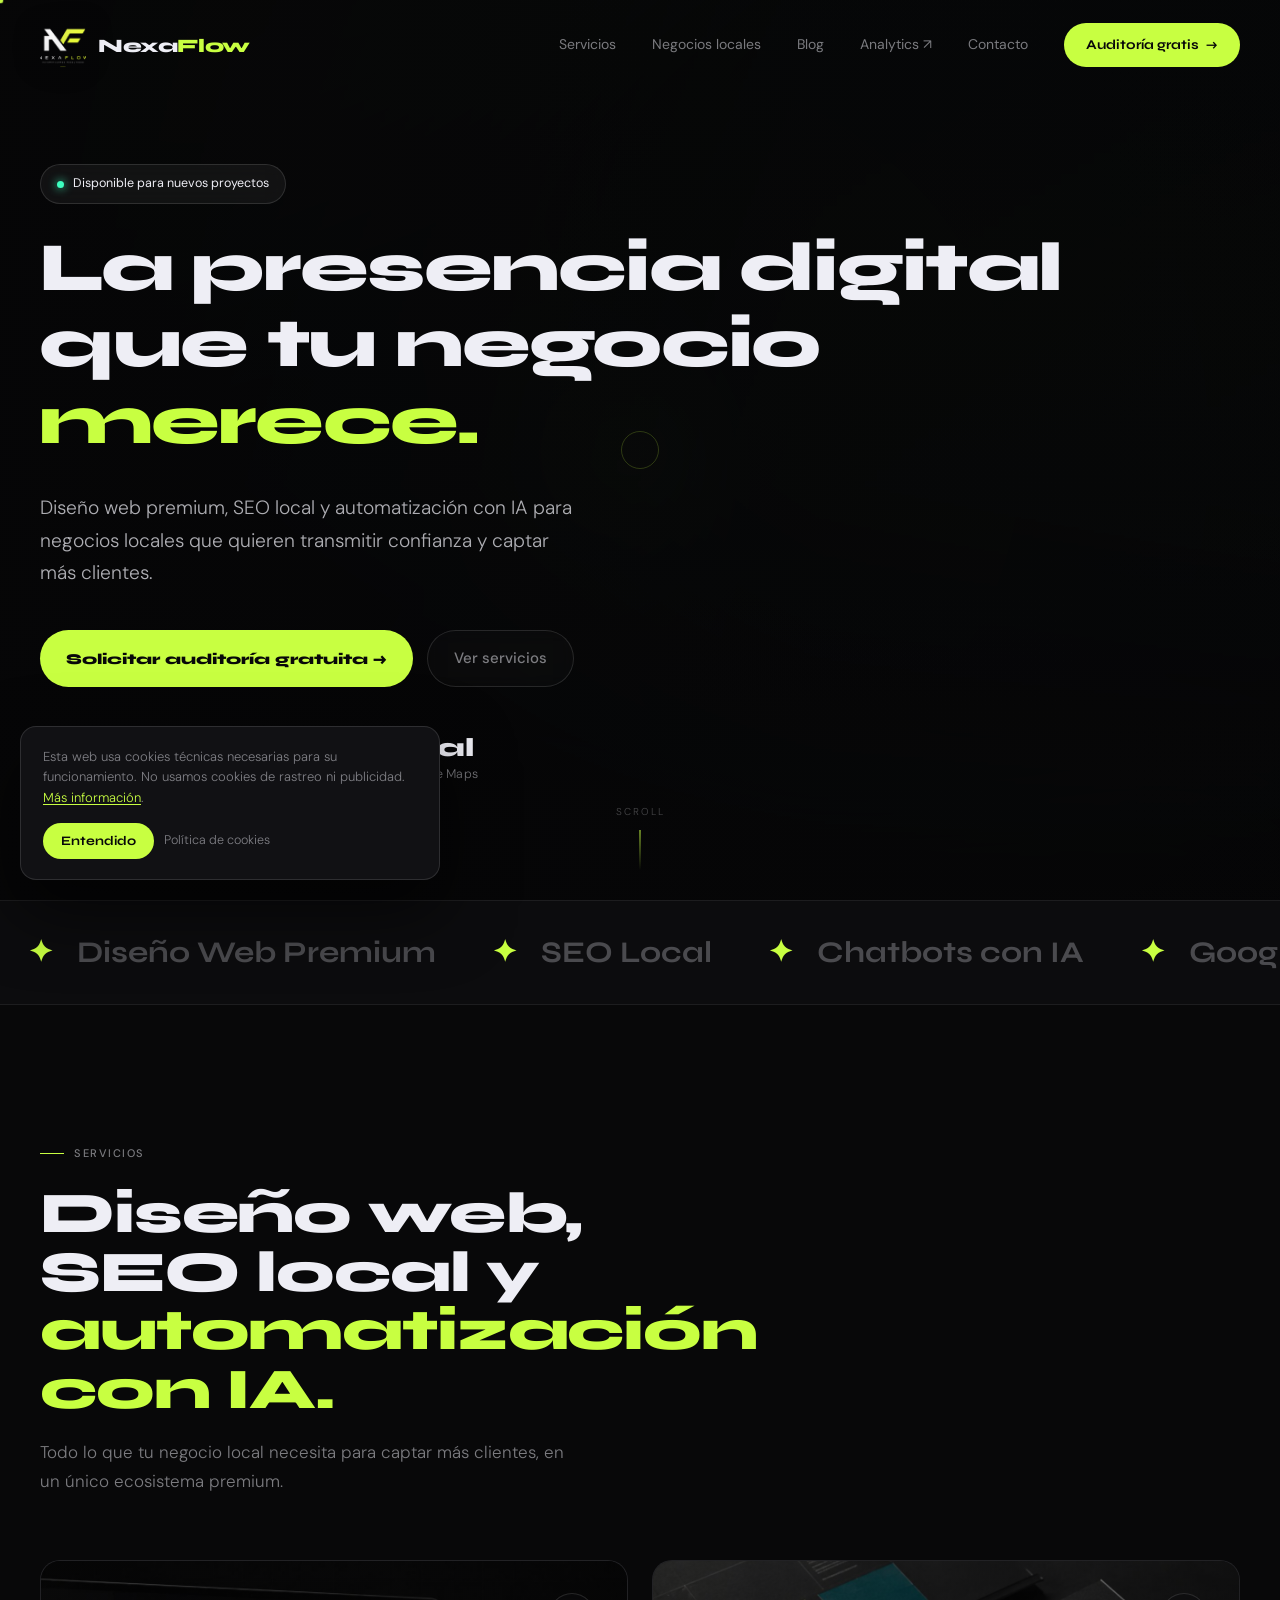
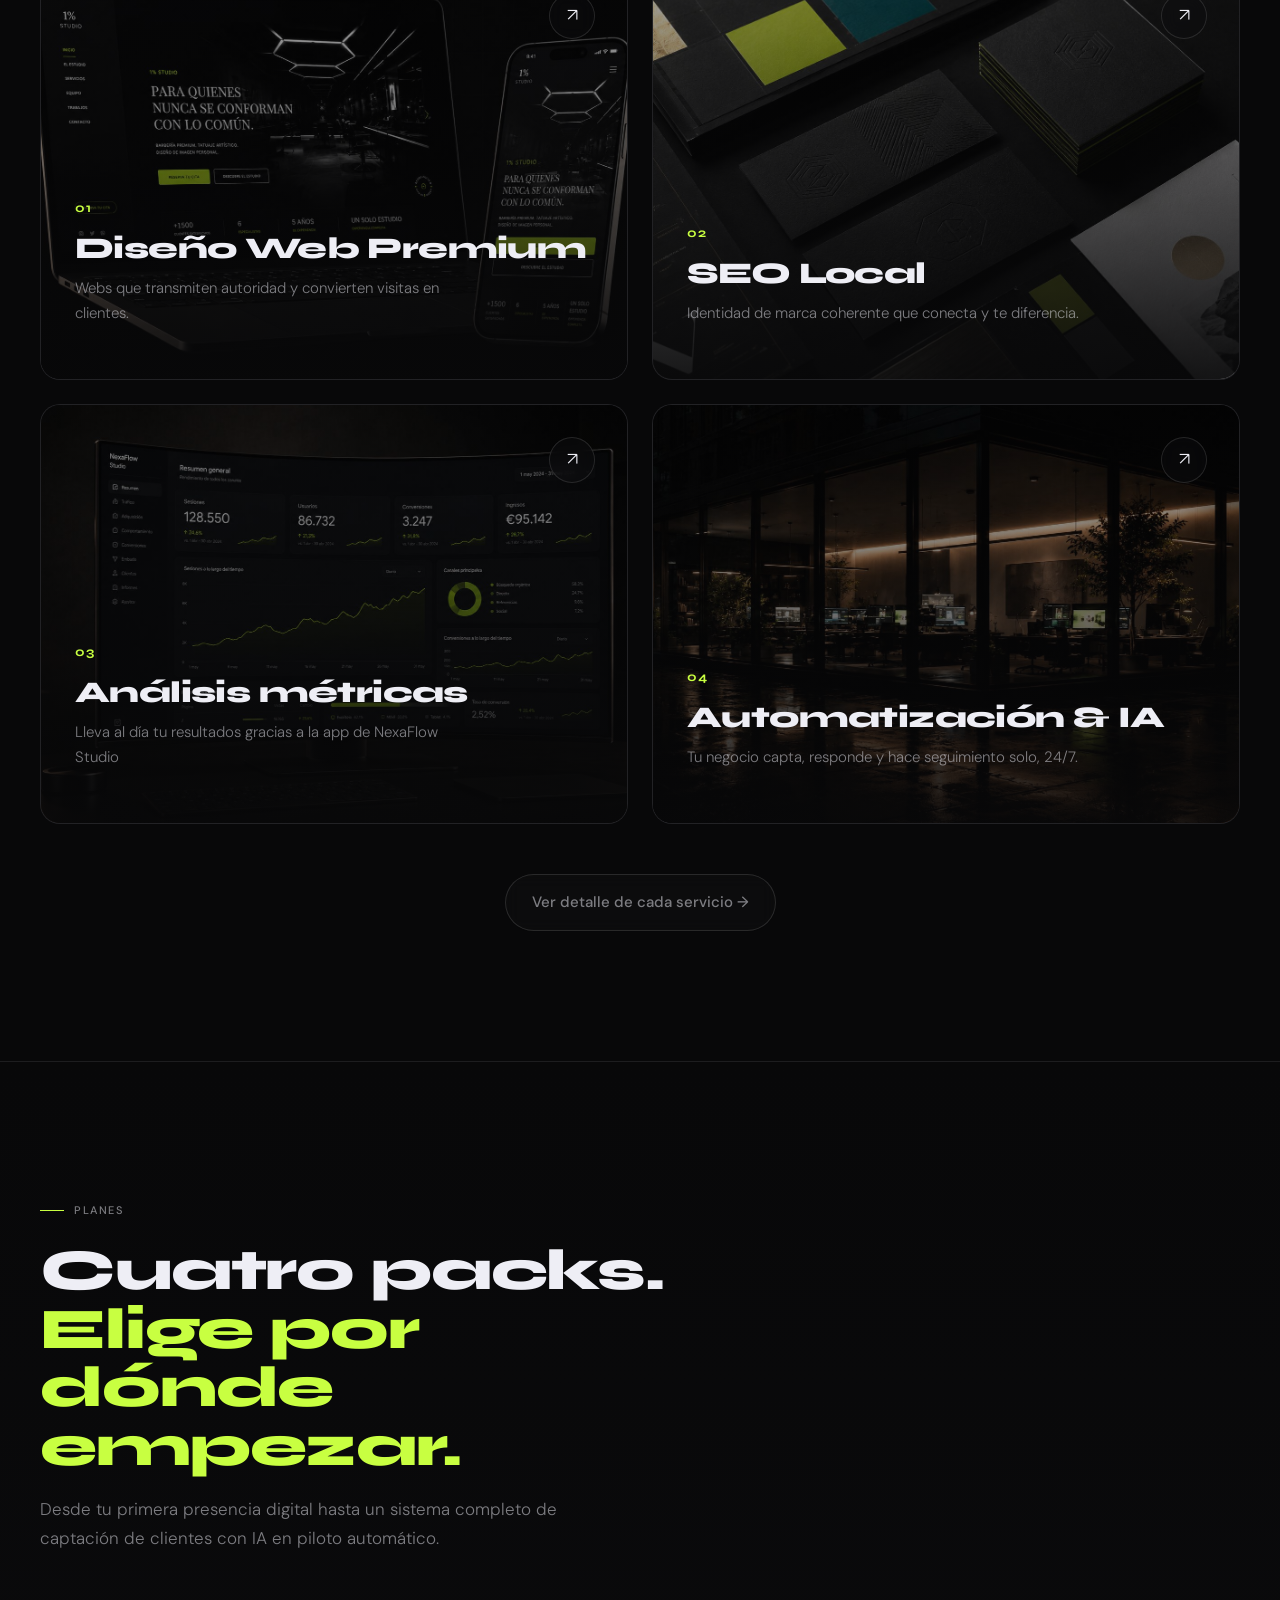
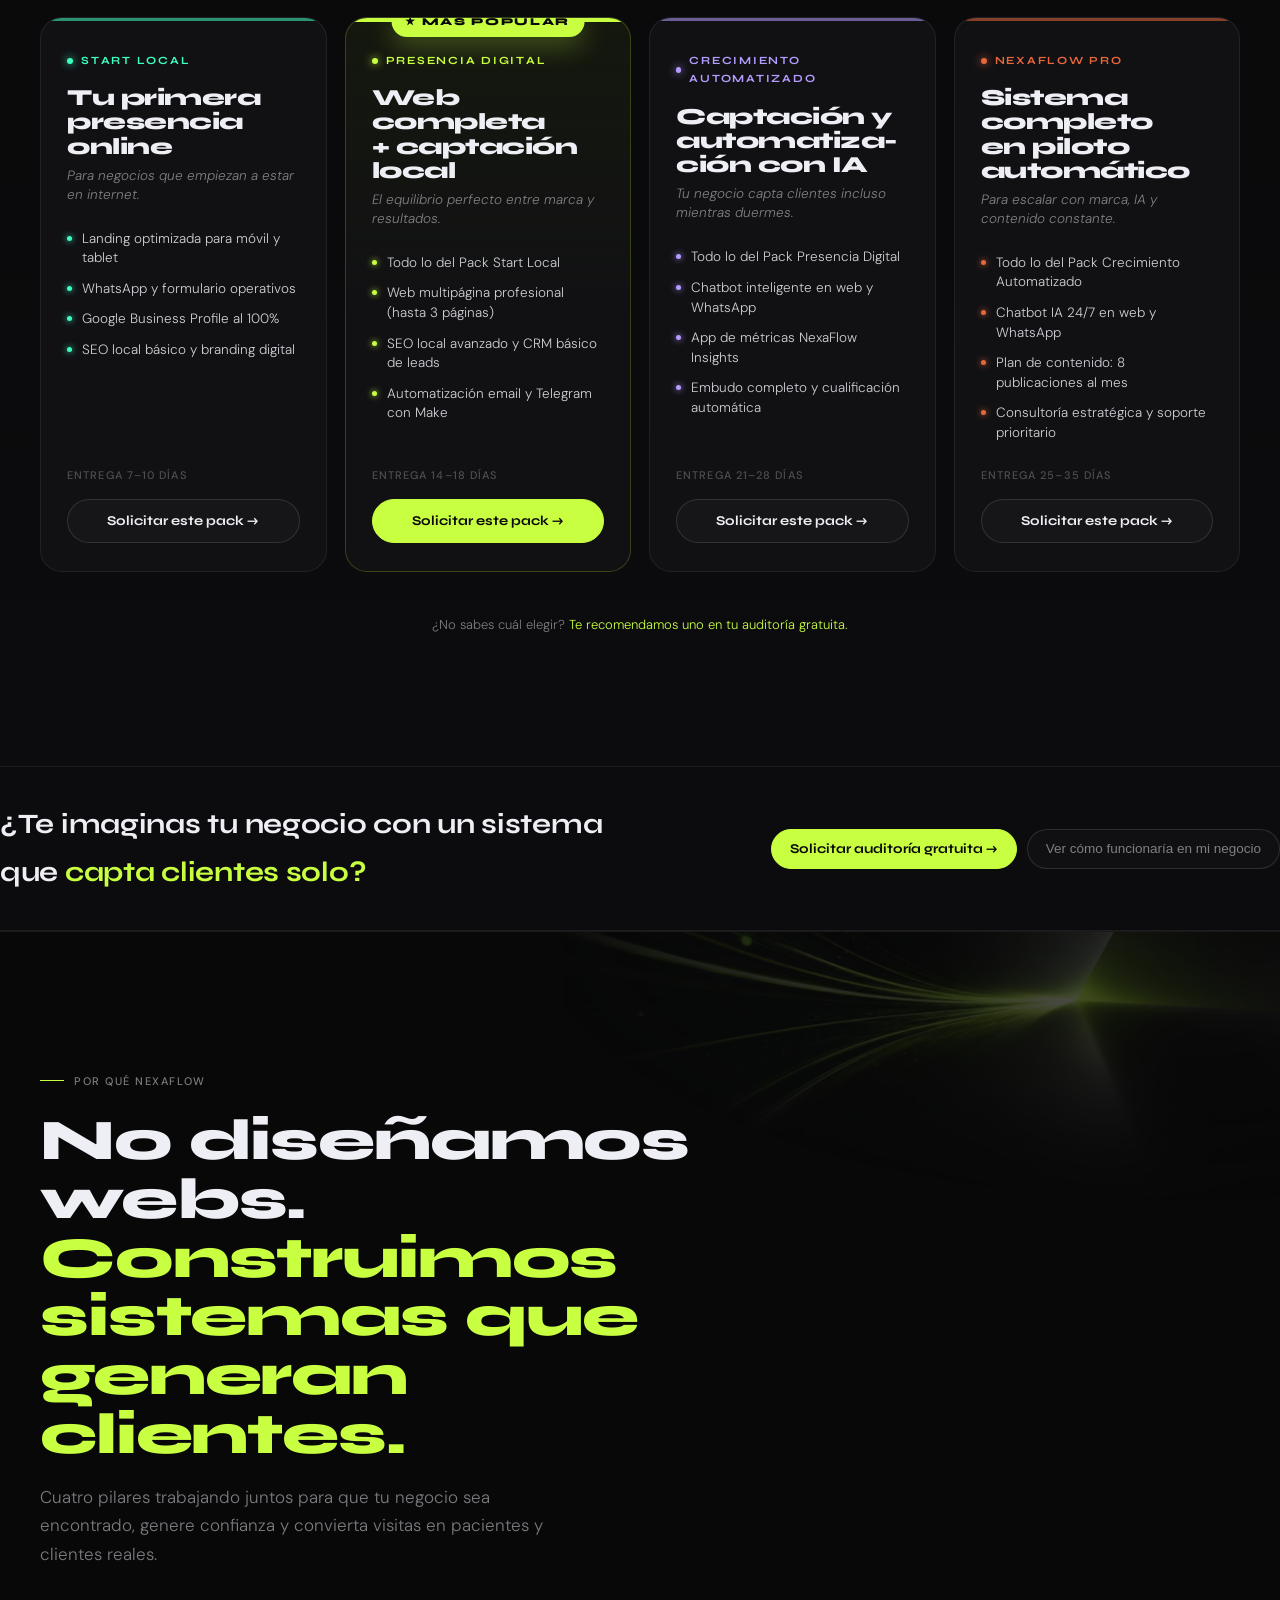
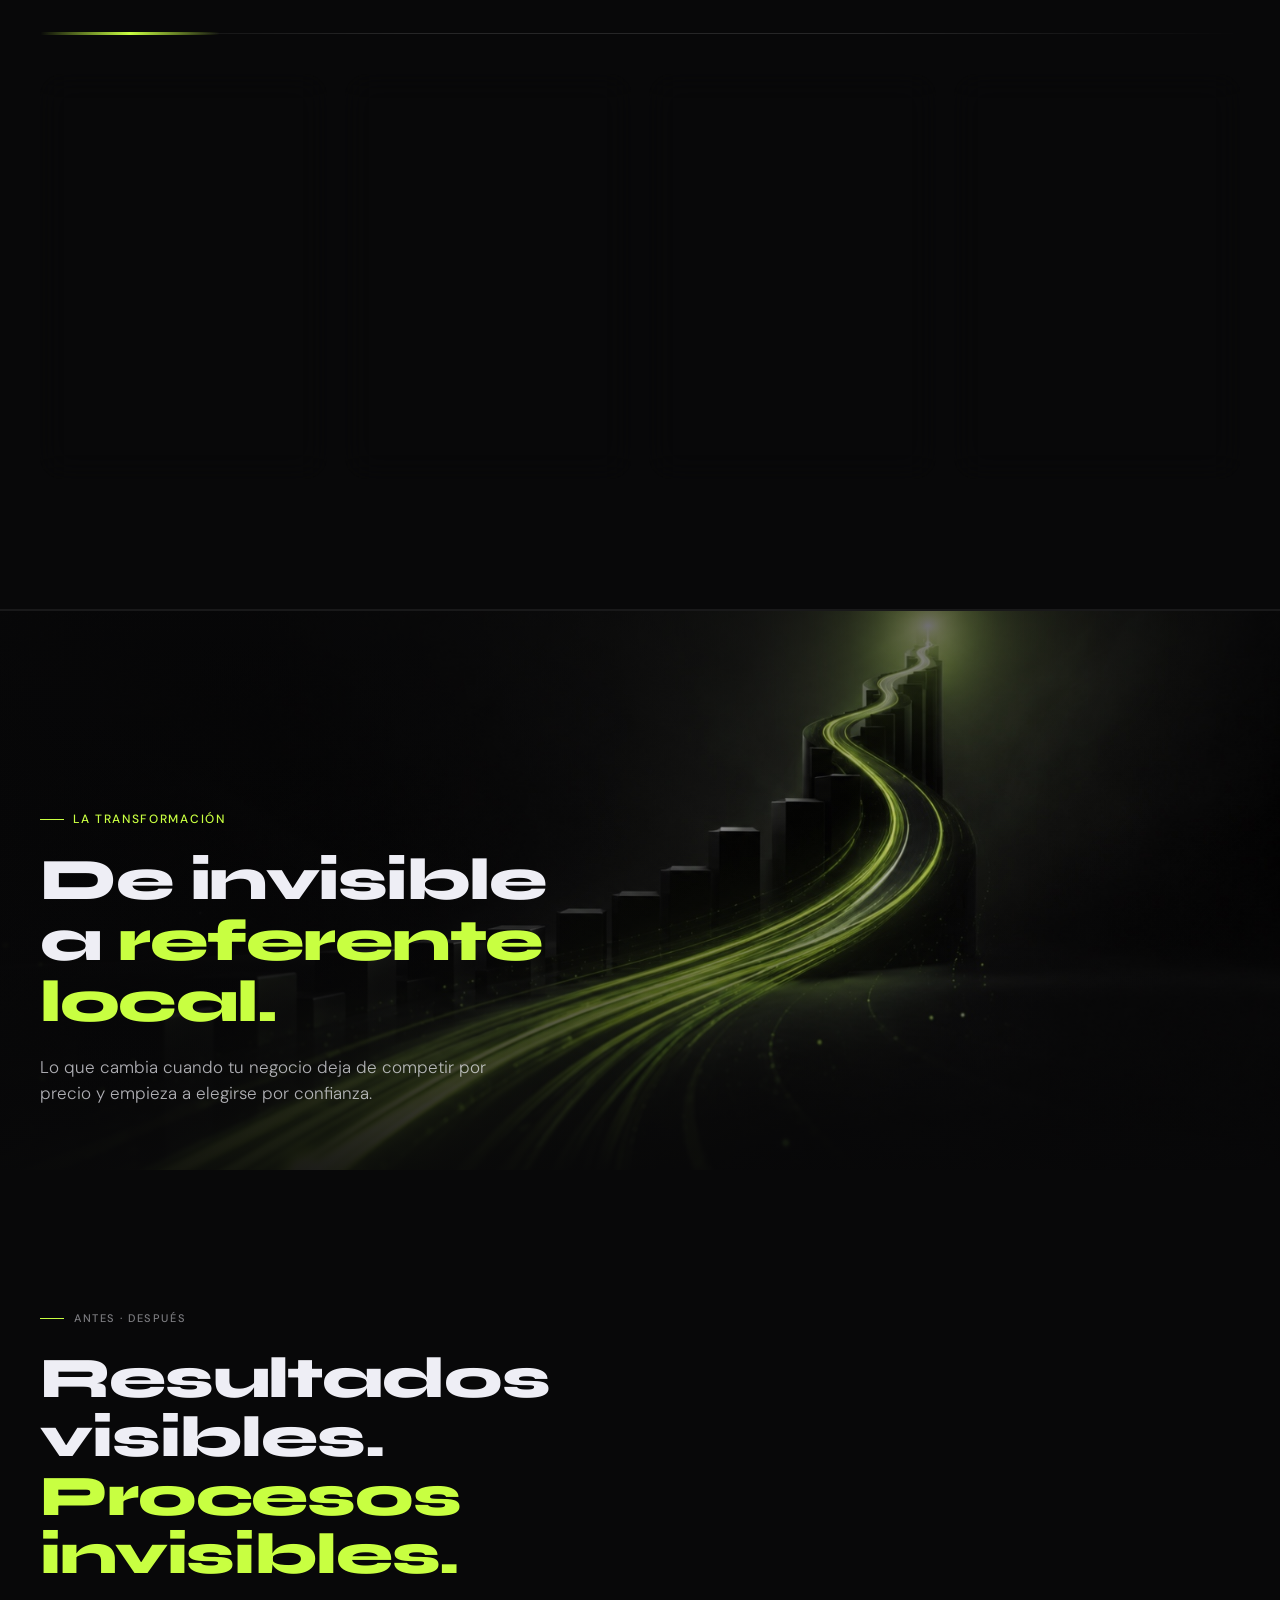
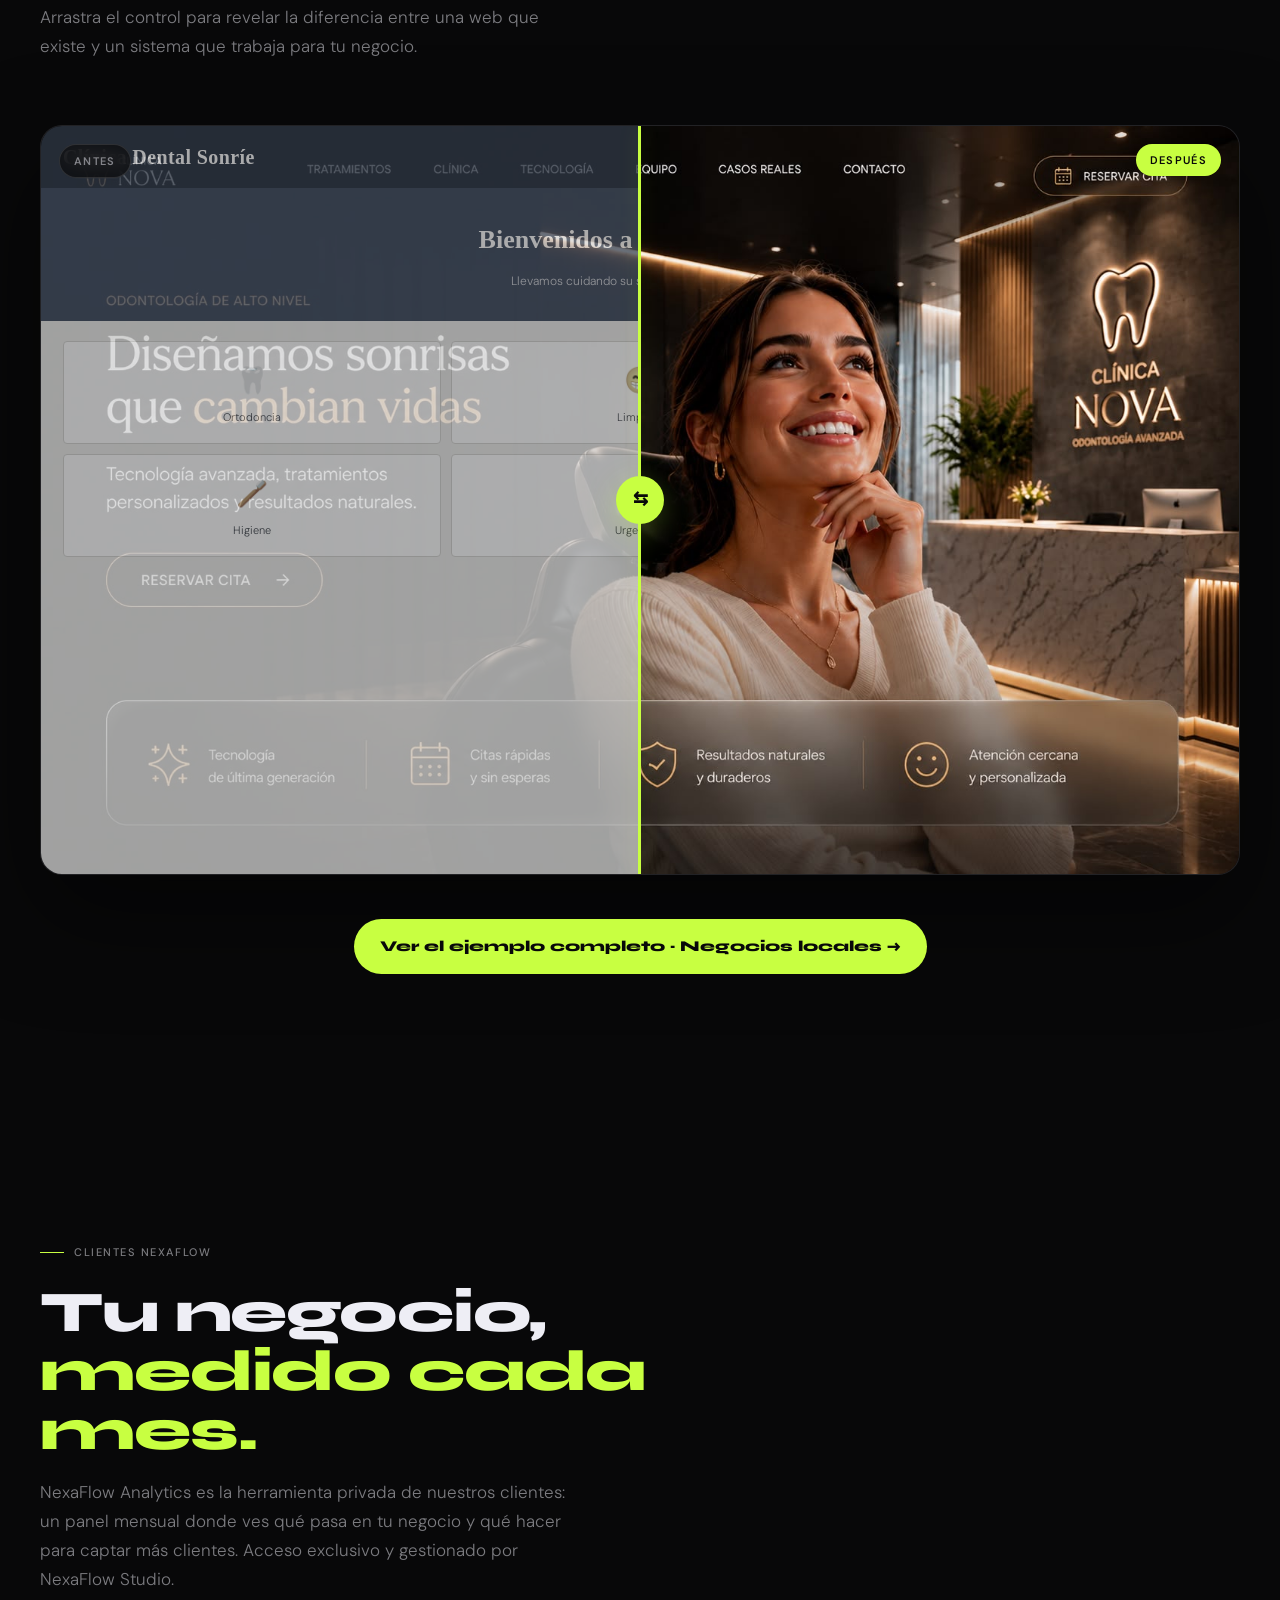
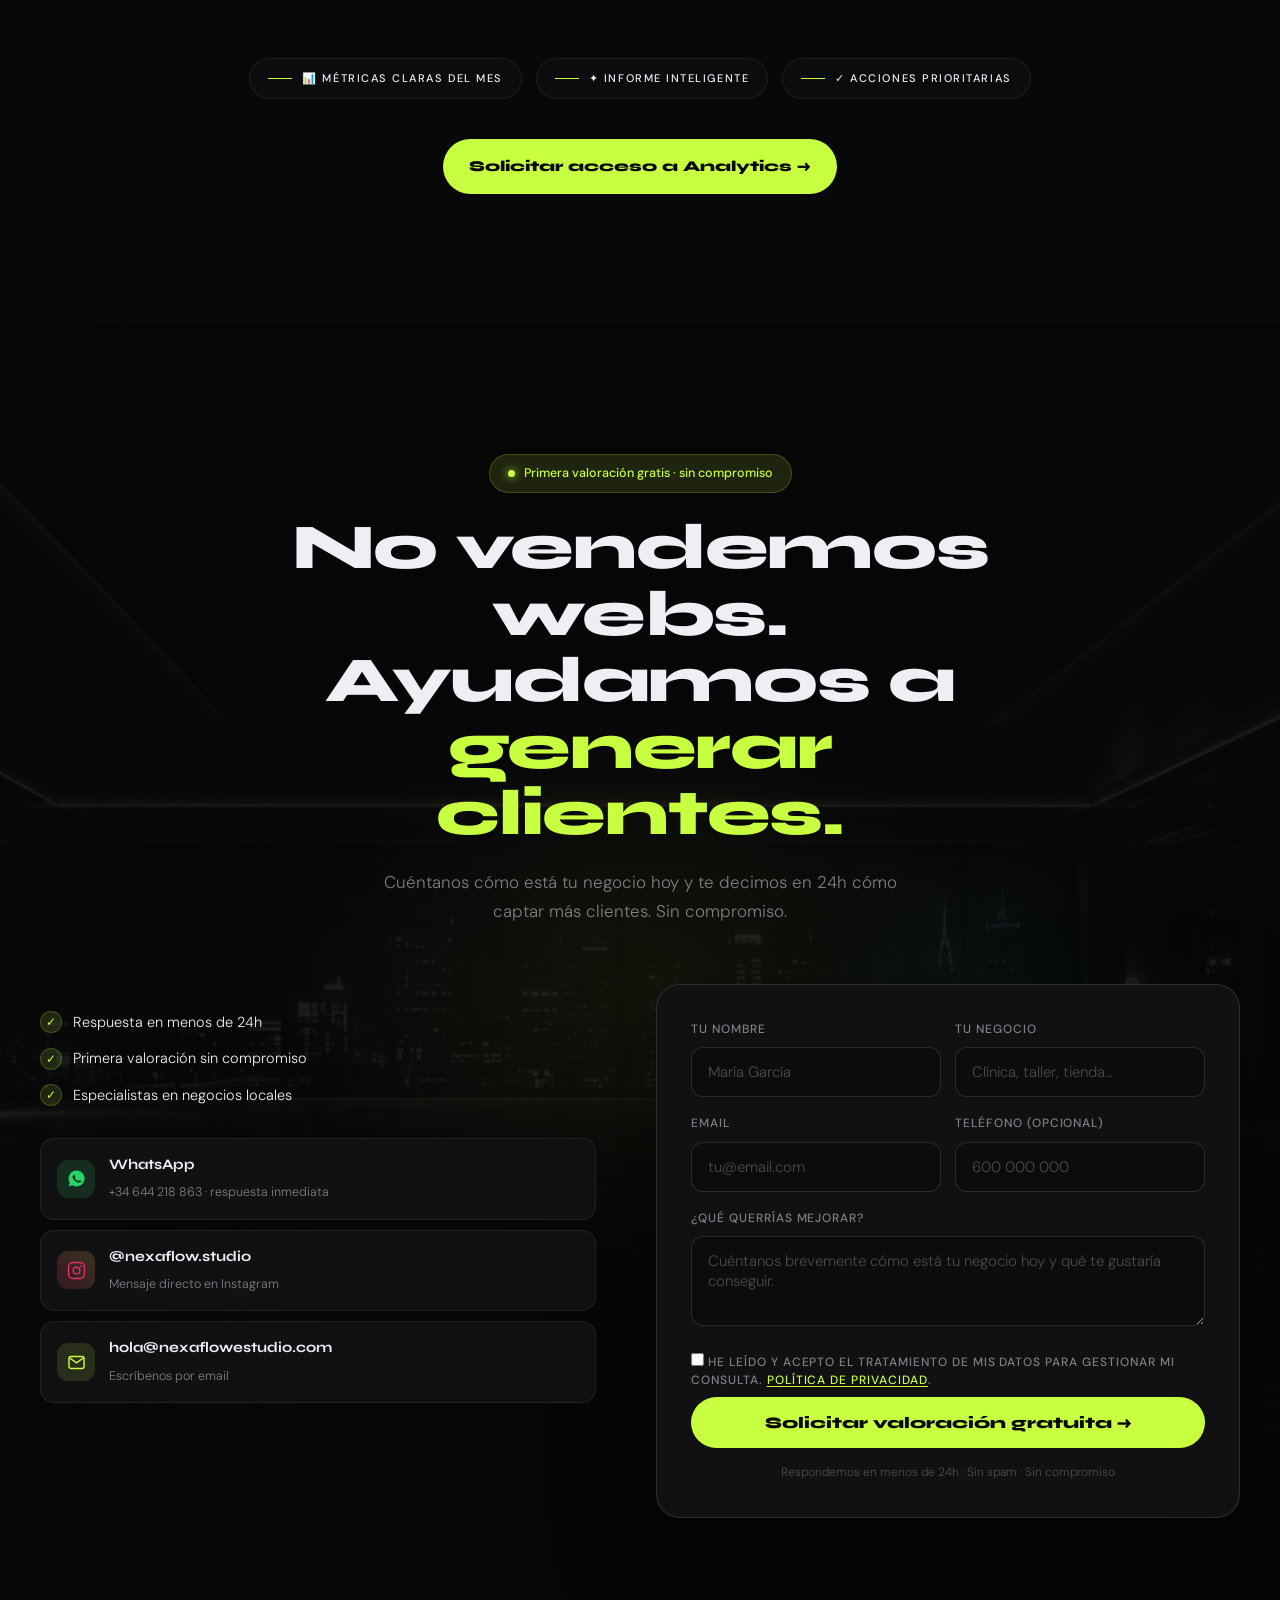
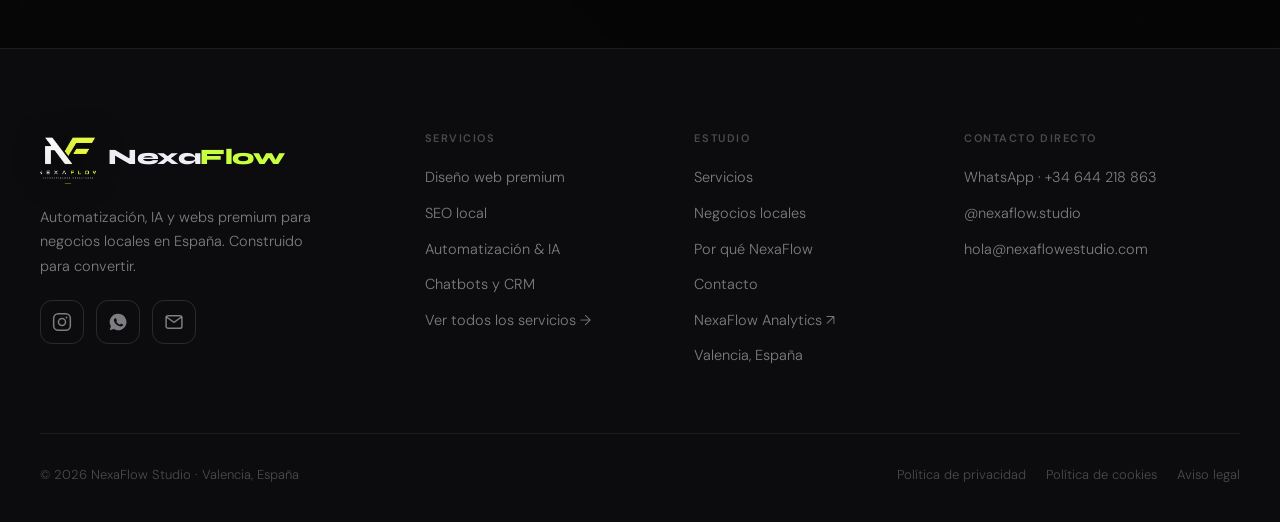
==== commit 50afaebb: "feat: imagen real Clinica Nova en el 'despues' del slider antes/despues Co-Authored-By: Claude Opus " ====
--- a/index.html
+++ b/index.html
@@ -292,6 +292,7 @@
 .ba-after{z-index:1}
 .ba-before{z-index:2;width:50%;border-right:2px solid var(--lime)}
 .ba-mock{position:absolute;inset:0;width:var(--mockw);min-width:var(--mockw)}
+.ba-img{position:absolute;inset:0;width:100%;height:100%;object-fit:cover;object-position:left top}
 .ba-tag{position:absolute;top:18px;z-index:4;font-size:11px;letter-spacing:.12em;text-transform:uppercase;font-weight:600;padding:7px 14px;border-radius:100px;backdrop-filter:blur(8px)}
 .ba-tag.bf{left:18px;background:rgba(8,8,9,.7);color:var(--muted);border:1px solid var(--border-2)}
 .ba-tag.af{right:18px;background:var(--lime);color:#080809}
@@ -949,30 +950,7 @@
       <!-- AFTER (full) -->
       <div class="ba-pane ba-after">
         <div class="ba-mock" style="--mockw:100%">
-          <div class="mk mk-new">
-            <div class="nw-nav">
-              <div class="nw-logo">Dental<b>Pro</b></div>
-              <div class="nw-cta">Reservar cita</div>
-            </div>
-            <div class="nw-hero">
-              <img src="assets/clinic.jpeg" alt="Clínica dental" loading="lazy">
-              <div class="ov"></div>
-              <div class="htxt">
-                <h4>Tu sonrisa,<br>perfecta.</h4>
-                <p>Tratamientos premium con tecnología de última generación.</p>
-              </div>
-            </div>
-            <div class="nw-treat">
-              <div class="tcard"><img src="assets/proof-search.jpeg" alt="Ortodoncia" loading="lazy"><div class="tt">Ortodoncia invisible</div></div>
-              <div class="tcard"><img src="assets/proof-profile.jpeg" alt="Implantes" loading="lazy"><div class="tt">Implantes dentales</div></div>
-              <div class="tcard"><img src="assets/clinic.jpeg" alt="Blanqueamiento" loading="lazy"><div class="tt">Blanqueamiento</div></div>
-            </div>
-            <div class="nw-stats">
-              <div class="s"><b>+2.000</b> pacientes</div>
-              <div class="s"><b>15</b> años</div>
-              <div class="s">★ <b>4.9</b> Google</div>
-            </div>
-          </div>
+          <img src="assets/clinica-nova-after.jpg" alt="Web premium de clínica dental diseñada por NexaFlow" class="ba-img" loading="lazy">
         </div>
         <div class="ba-tag af">Después</div>
       </div>
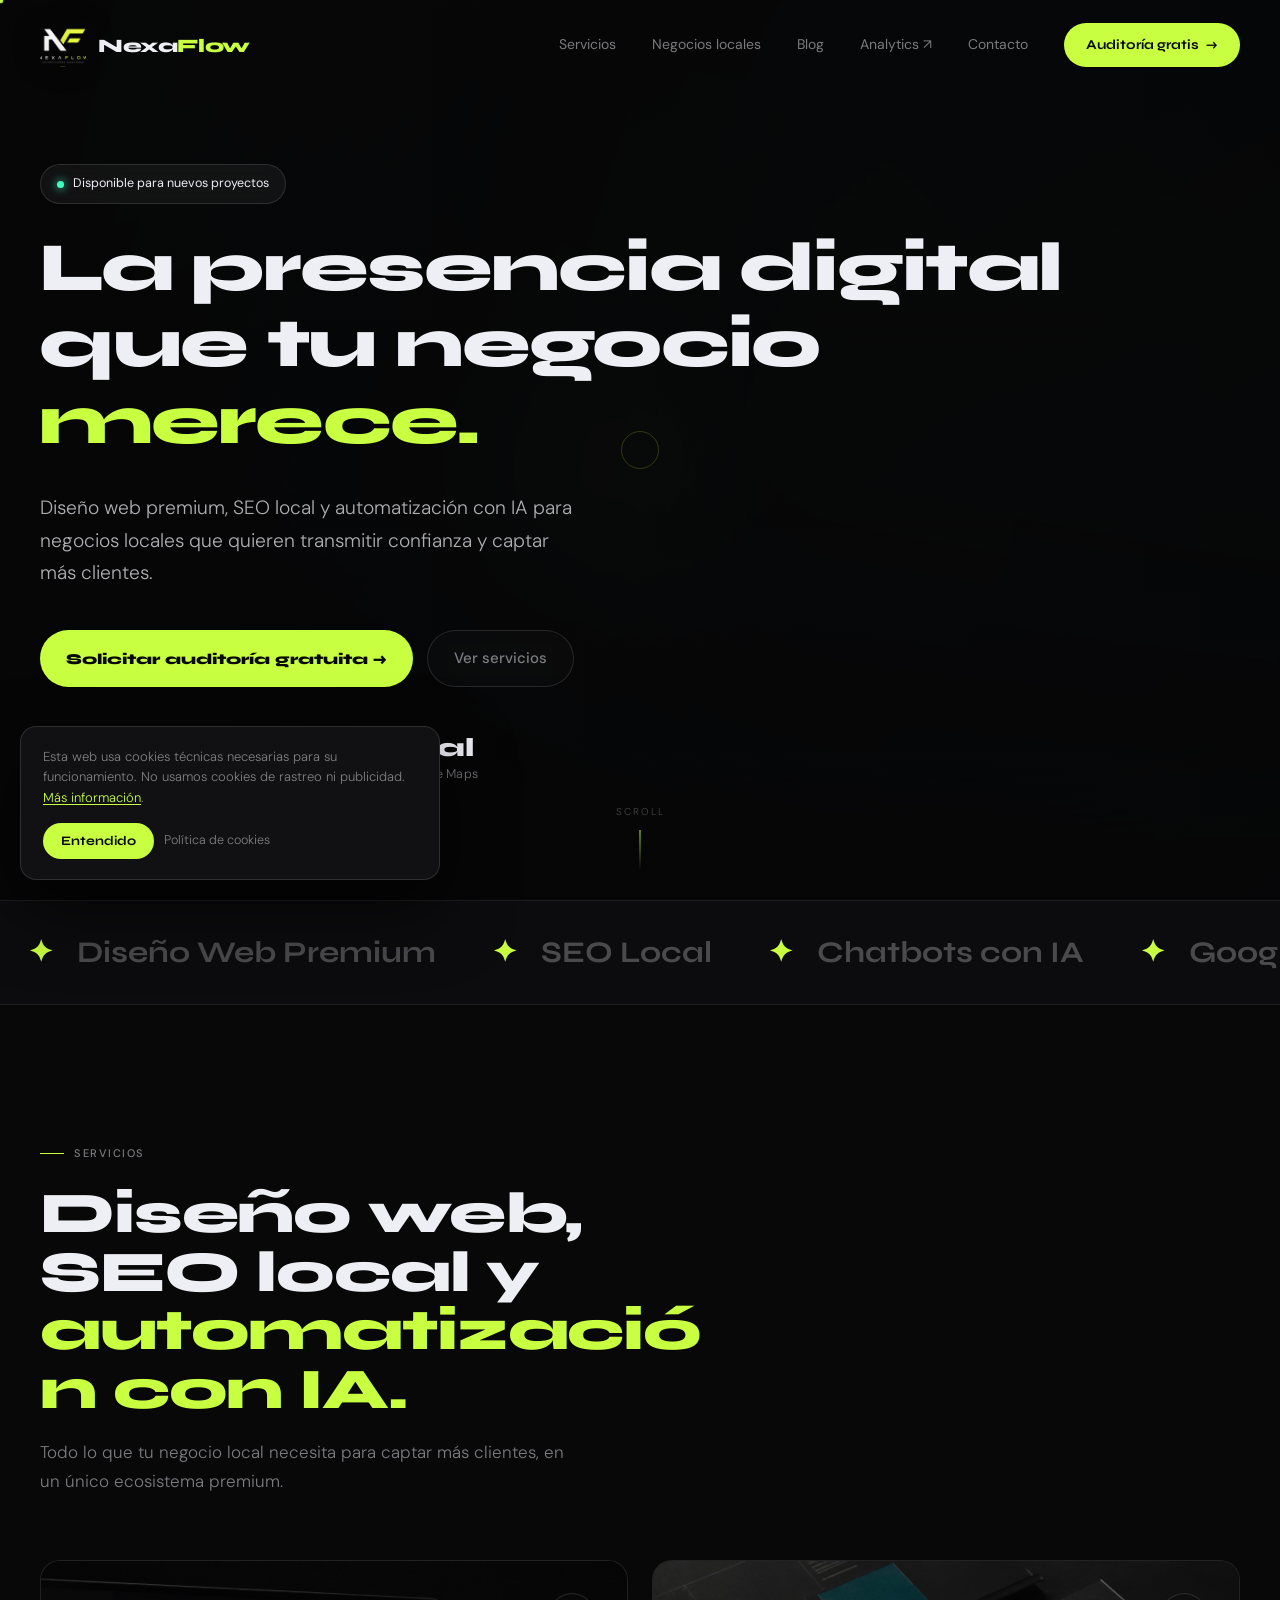
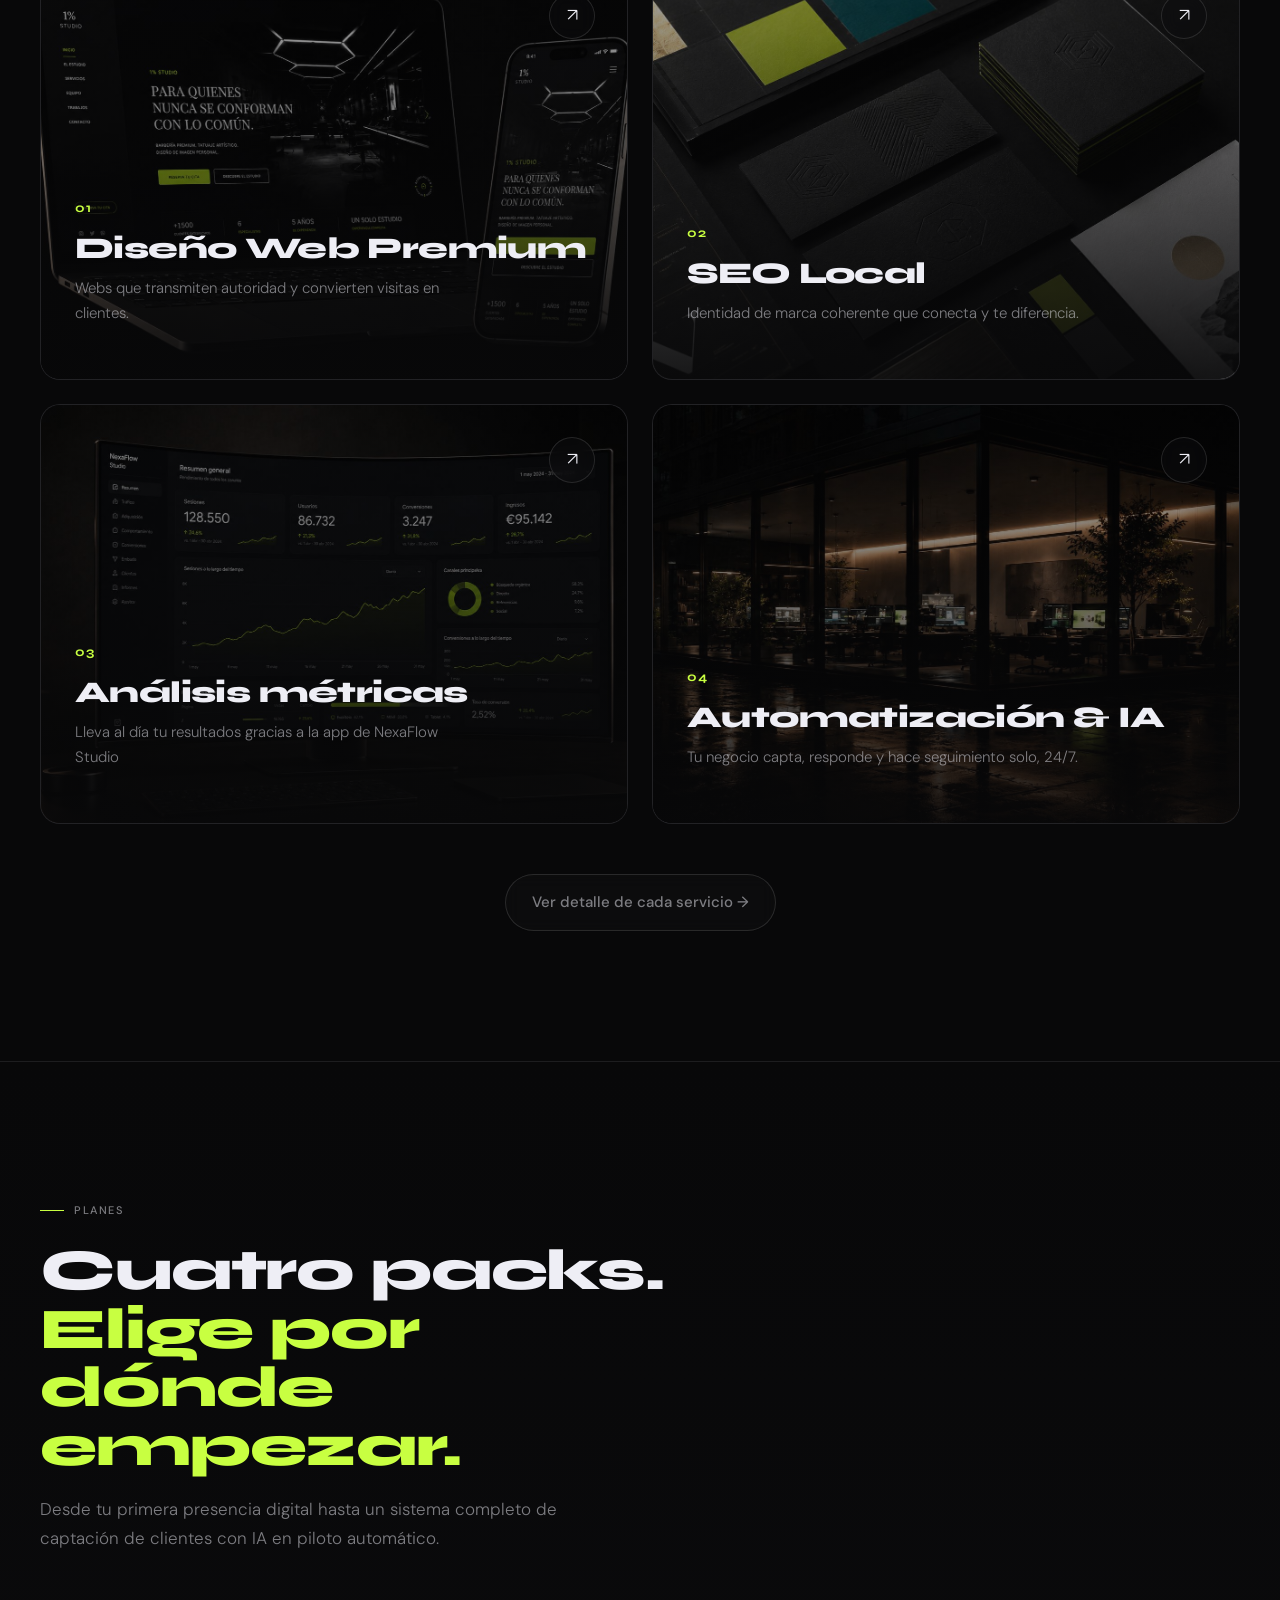
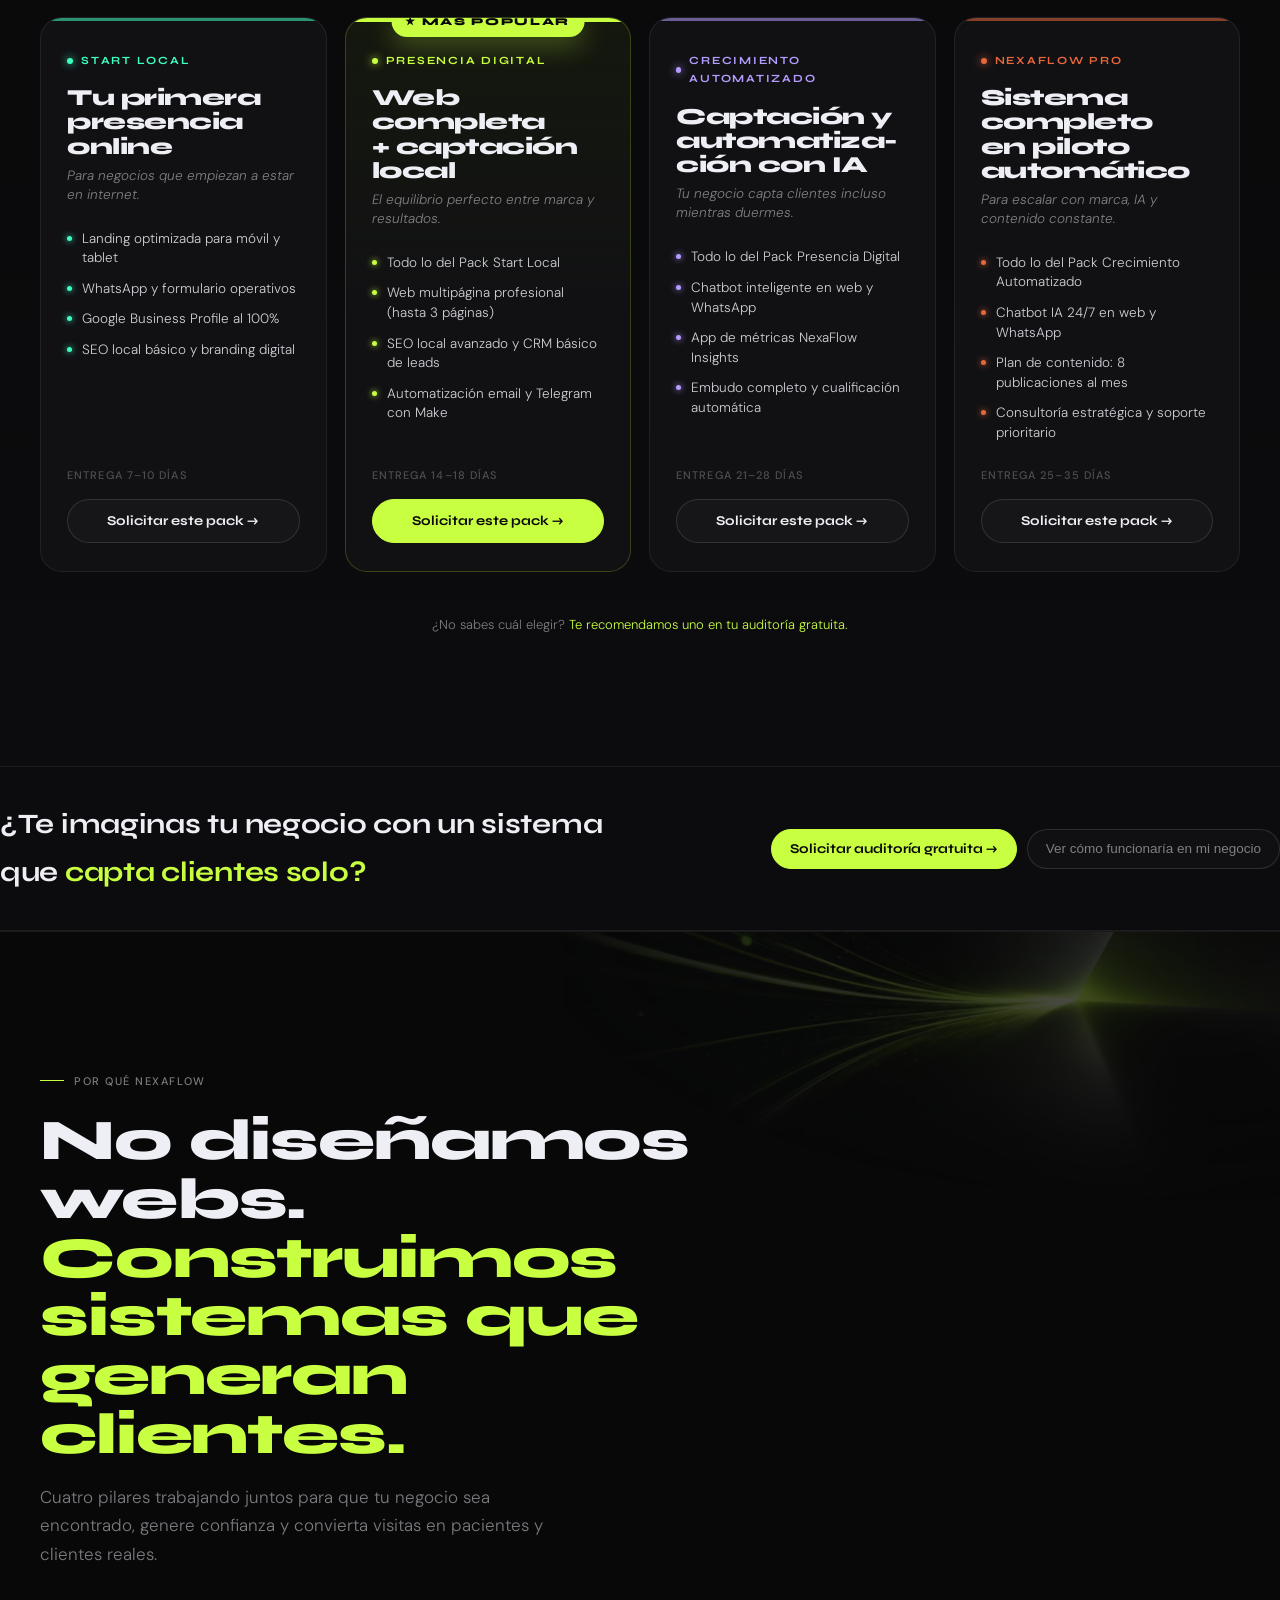
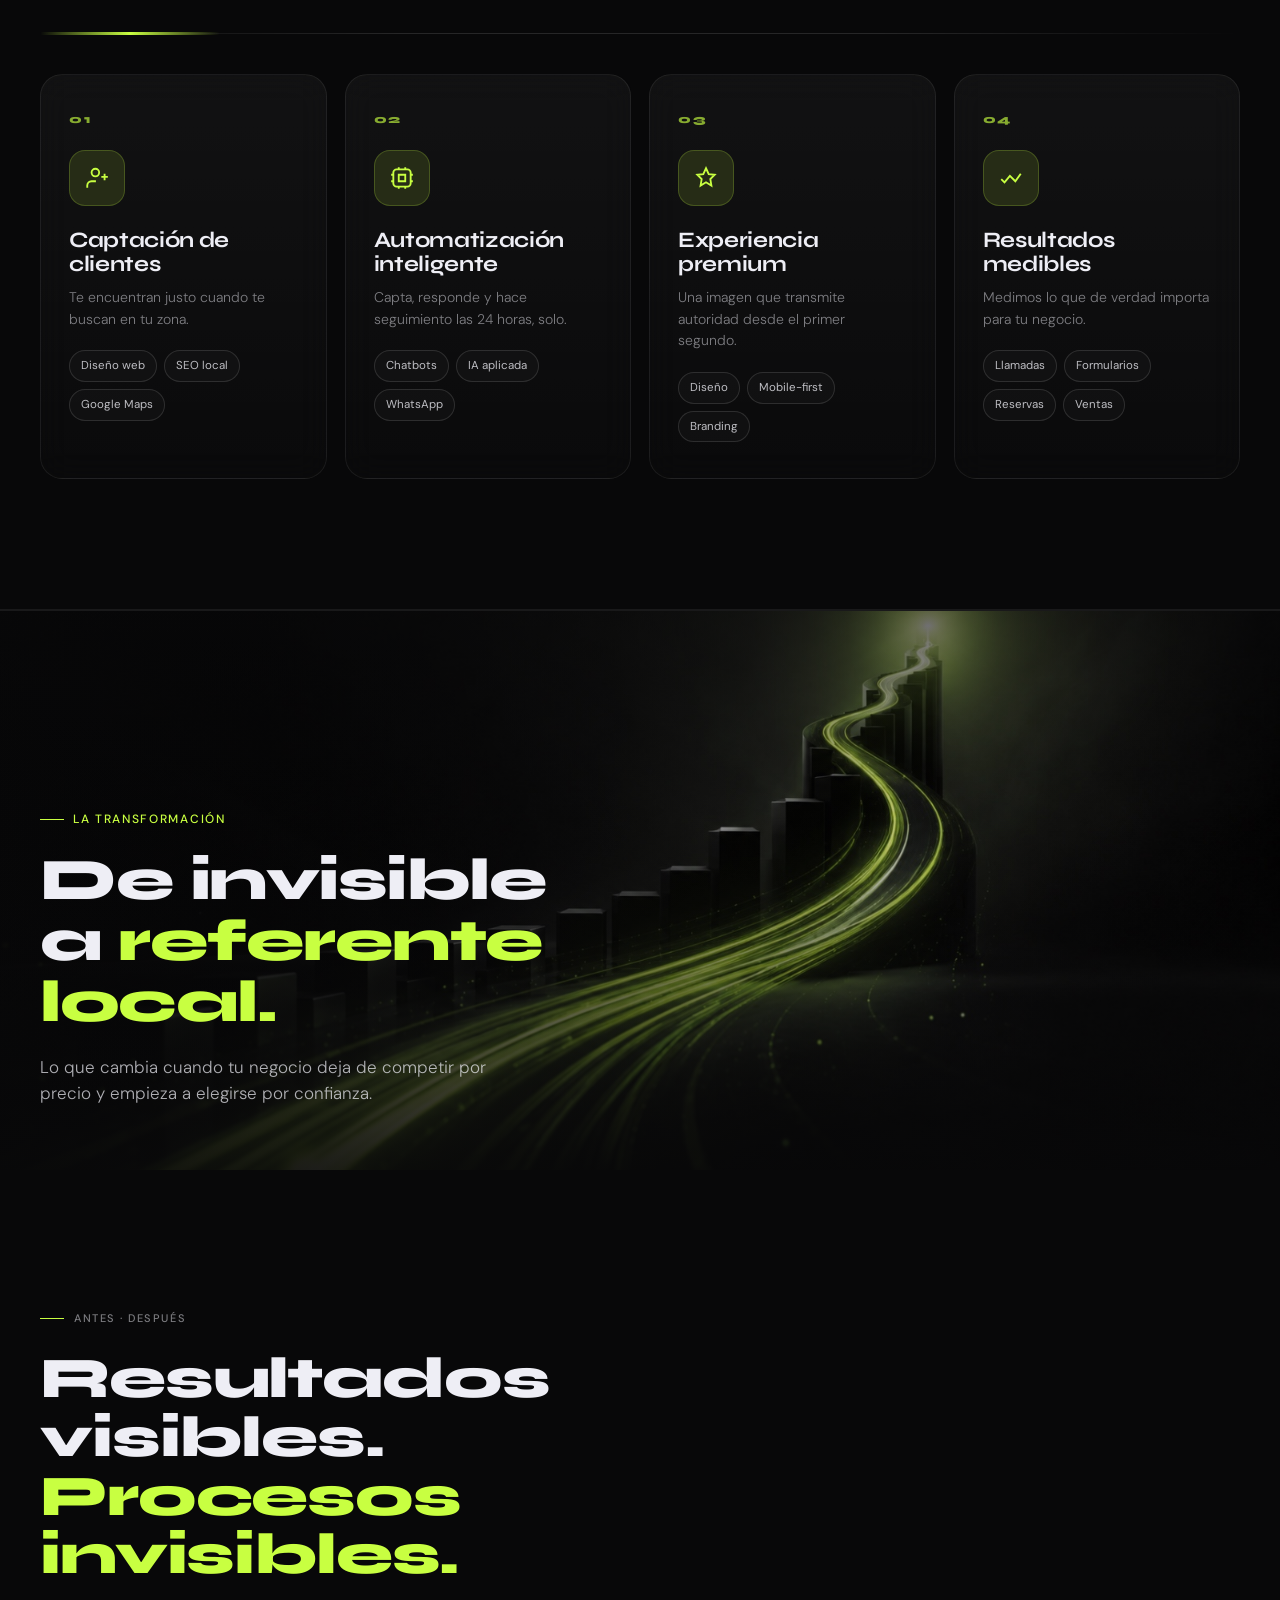
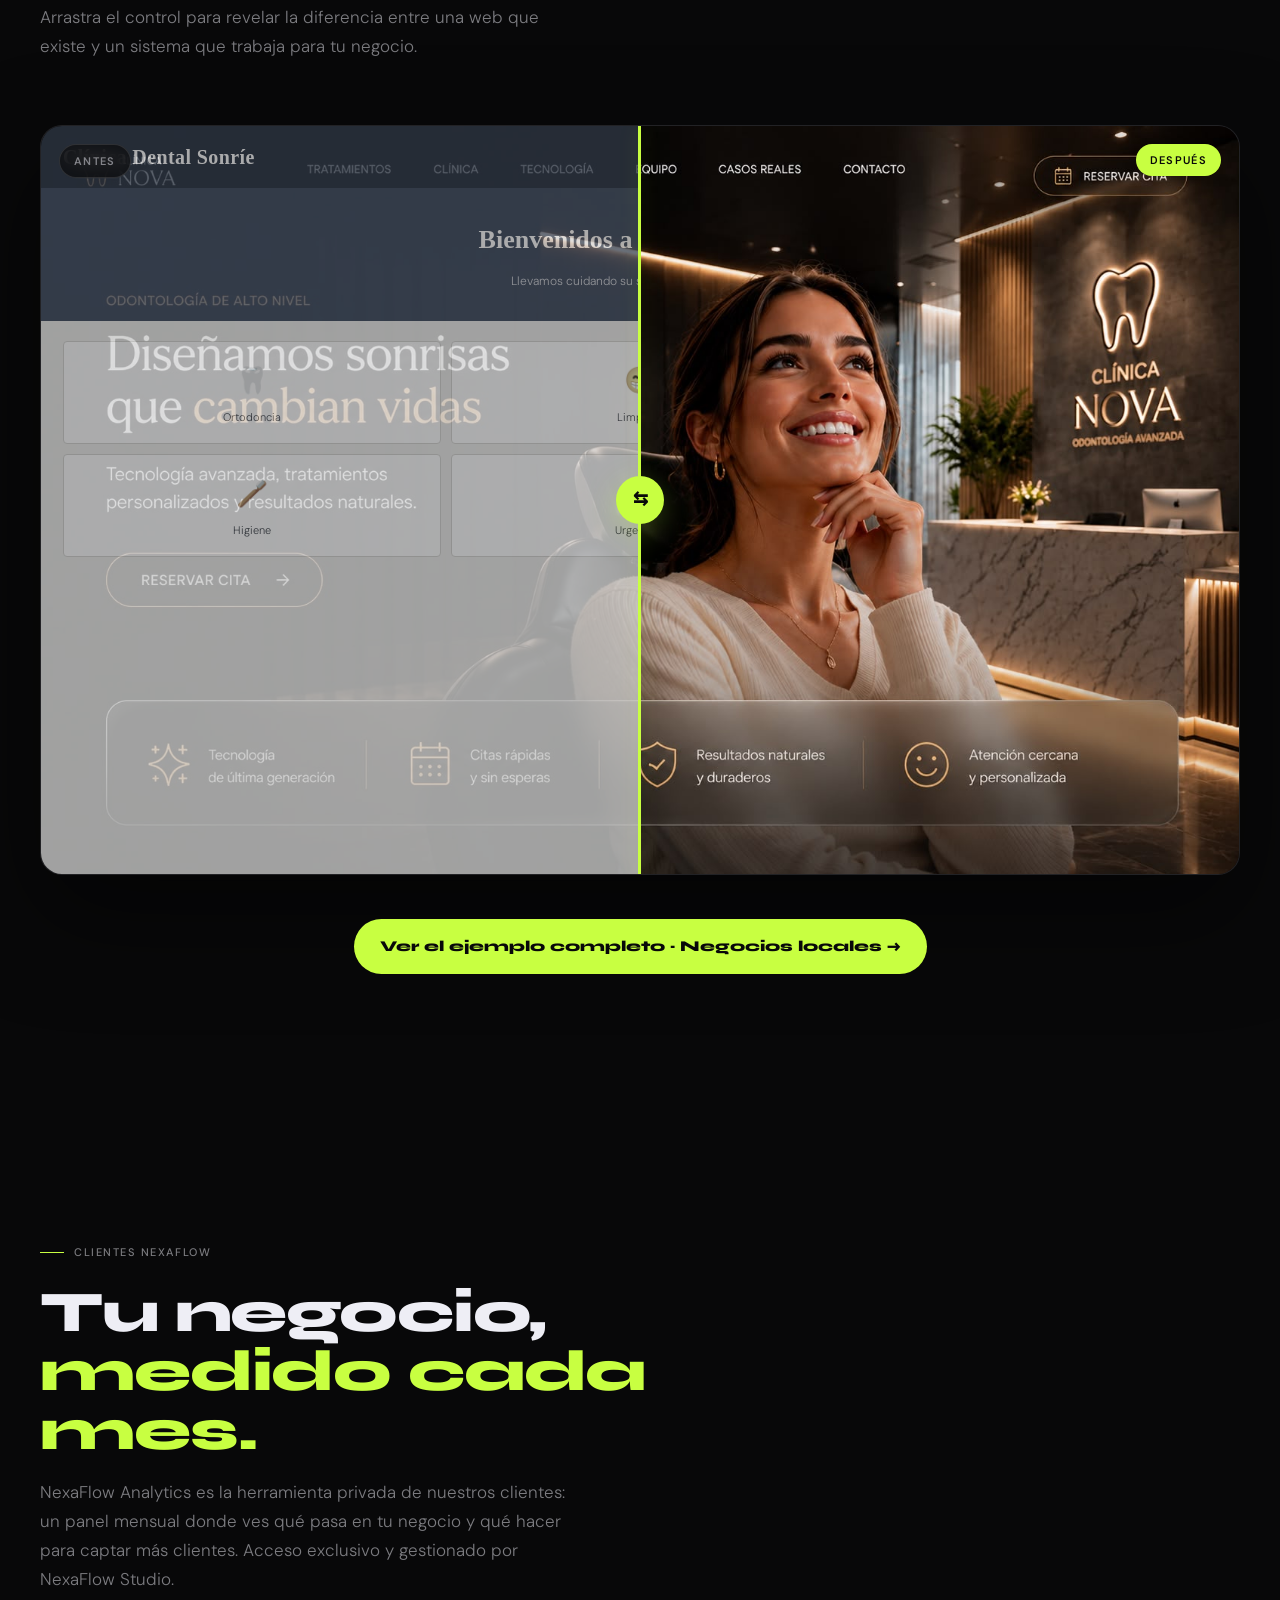
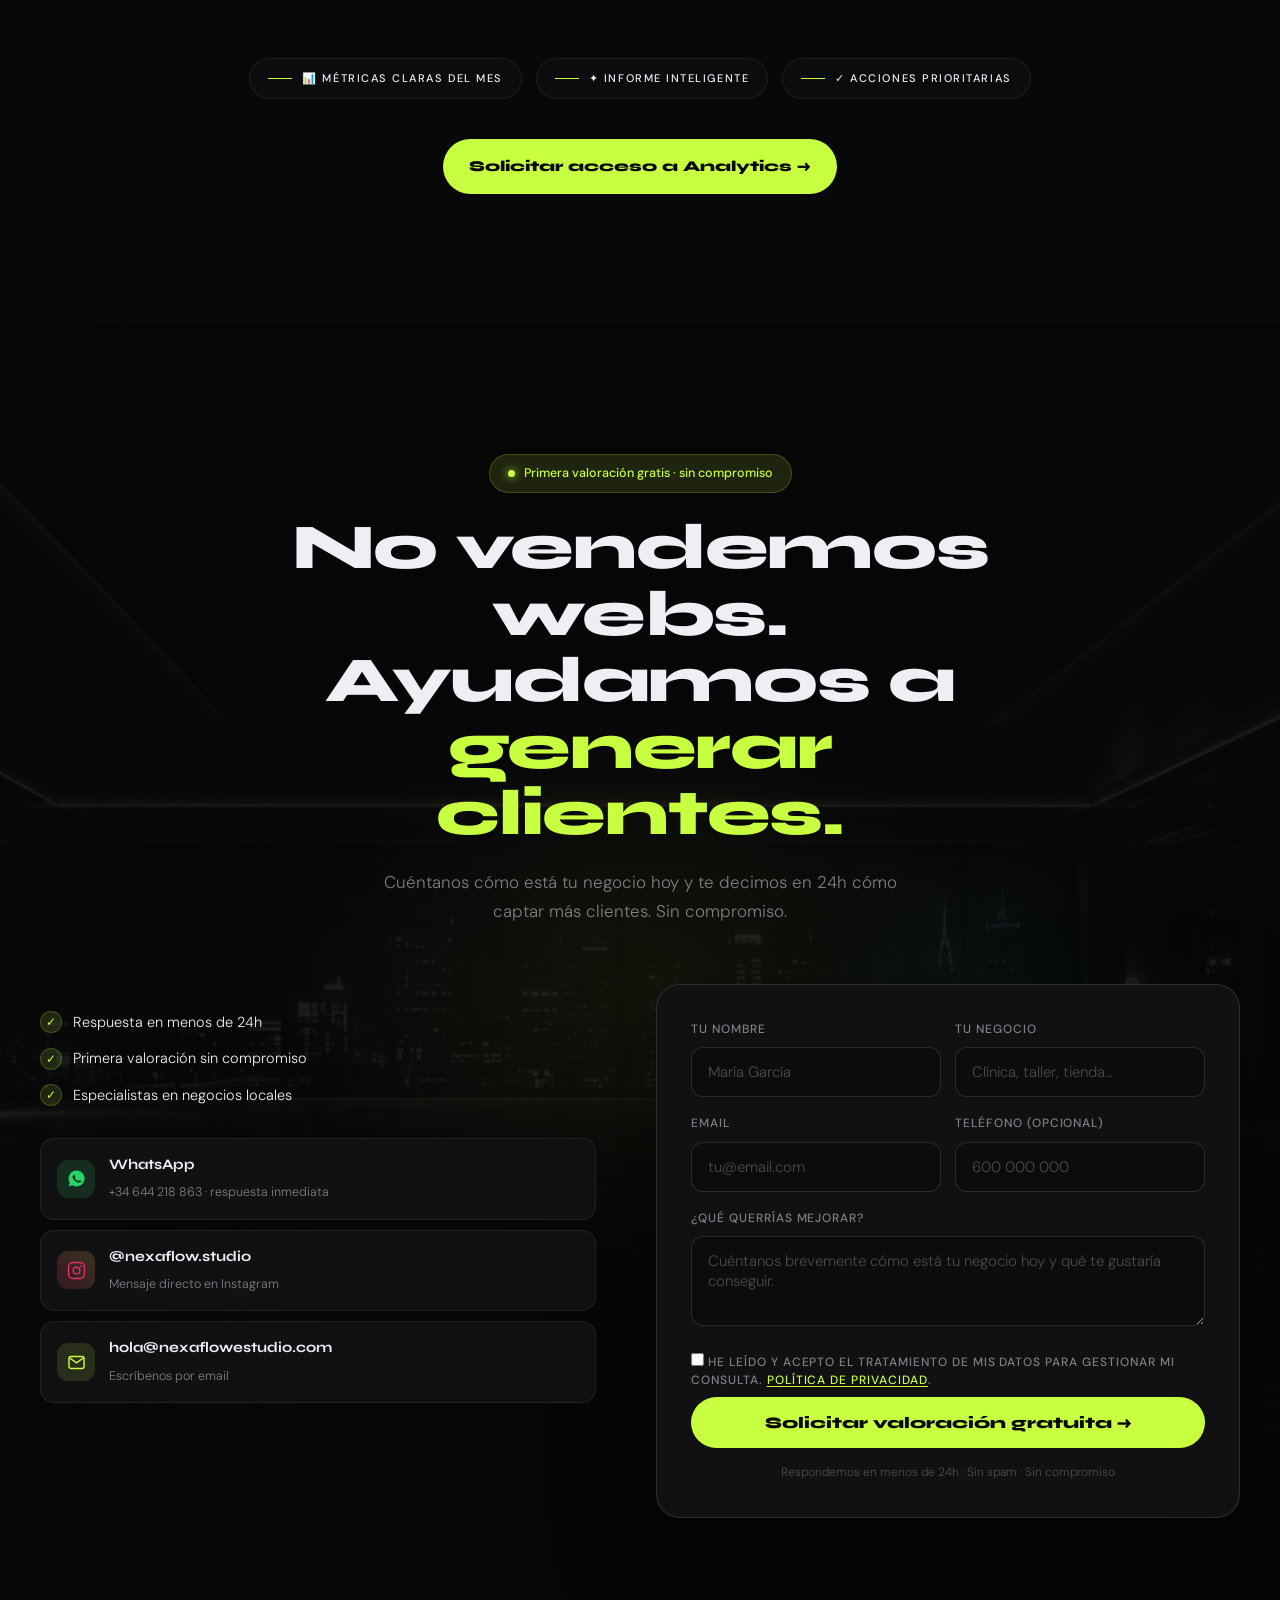
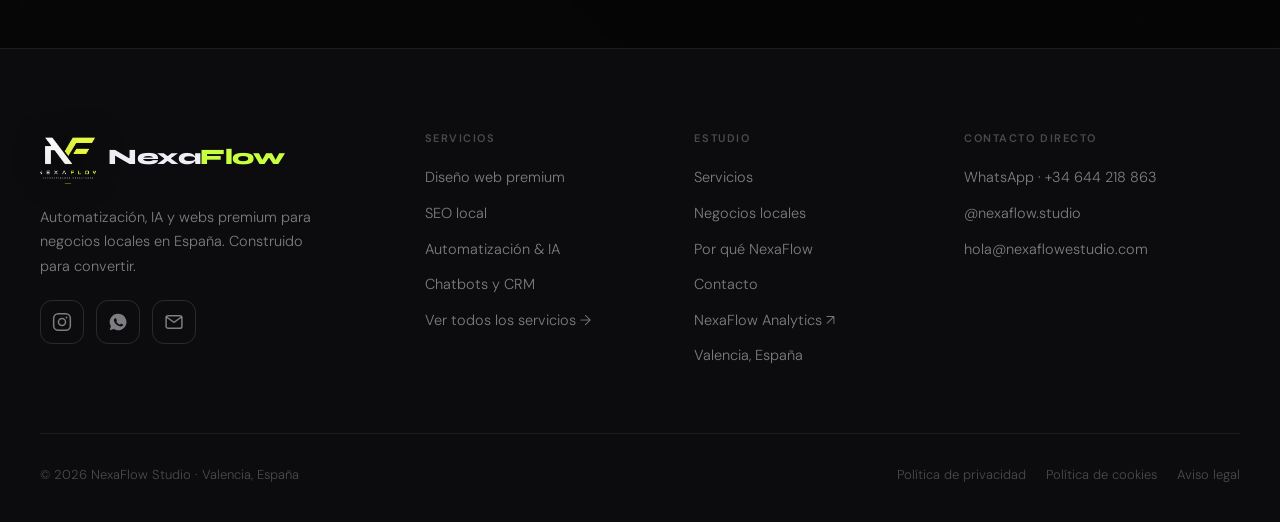
==== commit 00bfb085: "Fix 5 mobile web bugs: menu, heading overflow, slider, zoom centering - Menu drawer: lower .nav-back" ====
--- a/index.html
+++ b/index.html
@@ -126,16 +126,17 @@
   --coral:#e8673a;
 }
 *{margin:0;padding:0;box-sizing:border-box}
-html{scroll-behavior:smooth}
+html{scroll-behavior:smooth;overflow-x:hidden;width:100%}
 body{
   background:var(--bg); color:var(--white);
   font-family:'DM Sans',sans-serif; font-weight:300;
-  line-height:1.7; overflow-x:hidden;
+  line-height:1.7; overflow-x:hidden; width:100%; max-width:100%;
   -webkit-font-smoothing:antialiased;
 }
 ::selection{background:var(--lime);color:#080809}
 a{color:inherit;text-decoration:none}
 img{display:block;max-width:100%}
+h1,h2,h3,h4{overflow-wrap:break-word}
 .wrap{max-width:1280px;margin:0 auto;padding:0 40px}
 .label{
   font-size:11px;letter-spacing:.14em;text-transform:uppercase;
@@ -174,7 +175,7 @@
 .nav-cta:hover{transform:translateY(-2px);box-shadow:0 10px 30px var(--lime-glow)}
 .hamb{display:none;flex-direction:column;gap:5px;background:none;border:none;cursor:pointer;padding:10px;min-width:44px;min-height:44px;align-items:center;justify-content:center}
 .hamb span{width:22px;height:2px;background:var(--white);border-radius:2px;transition:.3s}
-.nav-backdrop{position:fixed;inset:0;background:rgba(4,4,6,.62);backdrop-filter:blur(6px);-webkit-backdrop-filter:blur(6px);opacity:0;visibility:hidden;transition:opacity .35s var(--ease),visibility .35s;z-index:205;pointer-events:none}
+.nav-backdrop{position:fixed;inset:0;background:rgba(4,4,6,.62);backdrop-filter:blur(6px);-webkit-backdrop-filter:blur(6px);opacity:0;visibility:hidden;transition:opacity .35s var(--ease),visibility .35s;z-index:199;pointer-events:none}
 .nav-backdrop.show{opacity:1;visibility:visible;pointer-events:auto}
 
 /* ====== HERO ====== */
@@ -287,7 +288,7 @@
 .wip-badge{display:inline-flex;align-items:center;gap:7px;font-size:11px;letter-spacing:.1em;text-transform:uppercase;color:#080809;background:var(--muted);padding:5px 12px;border-radius:100px;margin-bottom:14px;font-weight:600}
 
 /* ====== BEFORE / AFTER ====== */
-.ba{position:relative;border-radius:22px;overflow:hidden;border:1px solid var(--border);aspect-ratio:16/10;user-select:none;background:var(--surface);box-shadow:0 40px 100px rgba(0,0,0,.5)}
+.ba{position:relative;border-radius:22px;overflow:hidden;border:1px solid var(--border);aspect-ratio:16/10;user-select:none;background:var(--surface);box-shadow:0 40px 100px rgba(0,0,0,.5);touch-action:pan-y;-webkit-user-select:none}
 .ba-pane{position:absolute;inset:0;overflow:hidden}
 .ba-after{z-index:1}
 .ba-before{z-index:2;width:50%;border-right:2px solid var(--lime)}
@@ -296,7 +297,7 @@
 .ba-tag{position:absolute;top:18px;z-index:4;font-size:11px;letter-spacing:.12em;text-transform:uppercase;font-weight:600;padding:7px 14px;border-radius:100px;backdrop-filter:blur(8px)}
 .ba-tag.bf{left:18px;background:rgba(8,8,9,.7);color:var(--muted);border:1px solid var(--border-2)}
 .ba-tag.af{right:18px;background:var(--lime);color:#080809}
-.ba-handle{position:absolute;top:0;bottom:0;left:50%;width:2px;background:var(--lime);z-index:5;transform:translateX(-50%);cursor:ew-resize;box-shadow:0 0 20px var(--lime-glow)}
+.ba-handle{position:absolute;top:0;bottom:0;left:50%;width:2px;background:var(--lime);z-index:5;transform:translateX(-50%);cursor:ew-resize;box-shadow:0 0 20px var(--lime-glow);touch-action:none}
 .ba-grip{position:absolute;top:50%;left:50%;transform:translate(-50%,-50%);width:48px;height:48px;border-radius:50%;background:var(--lime);color:#080809;display:grid;place-items:center;font-size:18px;font-weight:800;box-shadow:0 8px 30px var(--lime-glow);cursor:ew-resize}
 /* dental mockups built in CSS */
 .mk{position:absolute;inset:0;font-family:'DM Sans',sans-serif}
@@ -429,6 +430,9 @@
   .hero-ctas .btn{width:100%;justify-content:center}
   .hero-meta{margin-top:34px;gap:22px}
   .hero-meta b{font-size:22px}
+  /* section headings must wrap and never clip on small screens */
+  .sec-head h2{font-size:clamp(27px,7.4vw,40px);line-height:1.1;overflow-wrap:break-word;word-break:normal}
+  #cta h2{font-size:clamp(28px,7.8vw,44px);overflow-wrap:break-word}
   /* svc card title fits at mobile */
   .svc-body{padding:26px 24px}
   .svc-body h3{font-size:22px;line-height:1.1;letter-spacing:-.02em;overflow-wrap:break-word;word-break:normal}
@@ -1426,7 +1430,7 @@
     if(!ba) return;
     function setW(){ ba.style.setProperty("--bafull", ba.clientWidth+"px"); }
     setW(); window.addEventListener("resize", setW);
-    var dragging = false;
+    var dragging = false, isTouch = false, decided = false, horiz = false, startX = 0, startY = 0;
     function setPos(clientX){
       var r = ba.getBoundingClientRect();
       var p = (clientX - r.left)/r.width;
@@ -1434,16 +1438,43 @@
       before.style.width = (p*100)+"%";
       handle.style.left = (p*100)+"%";
     }
-    function down(e){ dragging=true; ba.style.cursor="ew-resize"; setPos((e.touches?e.touches[0].clientX:e.clientX)); }
-    function move(e){ if(!dragging) return; setPos((e.touches?e.touches[0].clientX:e.clientX)); }
-    function up(){ dragging=false; ba.style.cursor=""; }
+    function down(e){
+      isTouch = !!e.touches;
+      var t = isTouch ? e.touches[0] : e;
+      dragging = true; decided = !isTouch; horiz = !isTouch;
+      startX = t.clientX; startY = t.clientY;
+      ba.style.cursor = "ew-resize";
+      // mouse: jump immediately. touch: wait to detect drag direction.
+      if(!isTouch) setPos(t.clientX);
+    }
+    function move(e){
+      if(!dragging) return;
+      var t = e.touches ? e.touches[0] : e;
+      if(isTouch && !decided){
+        var dx = Math.abs(t.clientX - startX), dy = Math.abs(t.clientY - startY);
+        if(dx < 6 && dy < 6) return;       // not enough movement yet
+        decided = true; horiz = dx >= dy;
+        if(!horiz){ dragging = false; return; } // vertical → let the page scroll
+      }
+      if(e.cancelable) e.preventDefault();   // horizontal drag → control the slider
+      setPos(t.clientX);
+    }
+    function up(e){
+      // touch without a drag = tap → jump the divider to that point
+      if(dragging && isTouch && !decided && e && e.changedTouches){
+        setPos(e.changedTouches[0].clientX);
+      }
+      dragging = false; ba.style.cursor = "";
+    }
     handle.addEventListener("mousedown", down);
     ba.addEventListener("mousedown", down);
     window.addEventListener("mousemove", move);
     window.addEventListener("mouseup", up);
     handle.addEventListener("touchstart", down, {passive:true});
-    window.addEventListener("touchmove", move, {passive:true});
+    ba.addEventListener("touchstart", down, {passive:true});
+    window.addEventListener("touchmove", move, {passive:false});
     window.addEventListener("touchend", up);
+    window.addEventListener("touchcancel", up);
   })();
 
   /* ===== WEBGL HERO SHADER ===== */
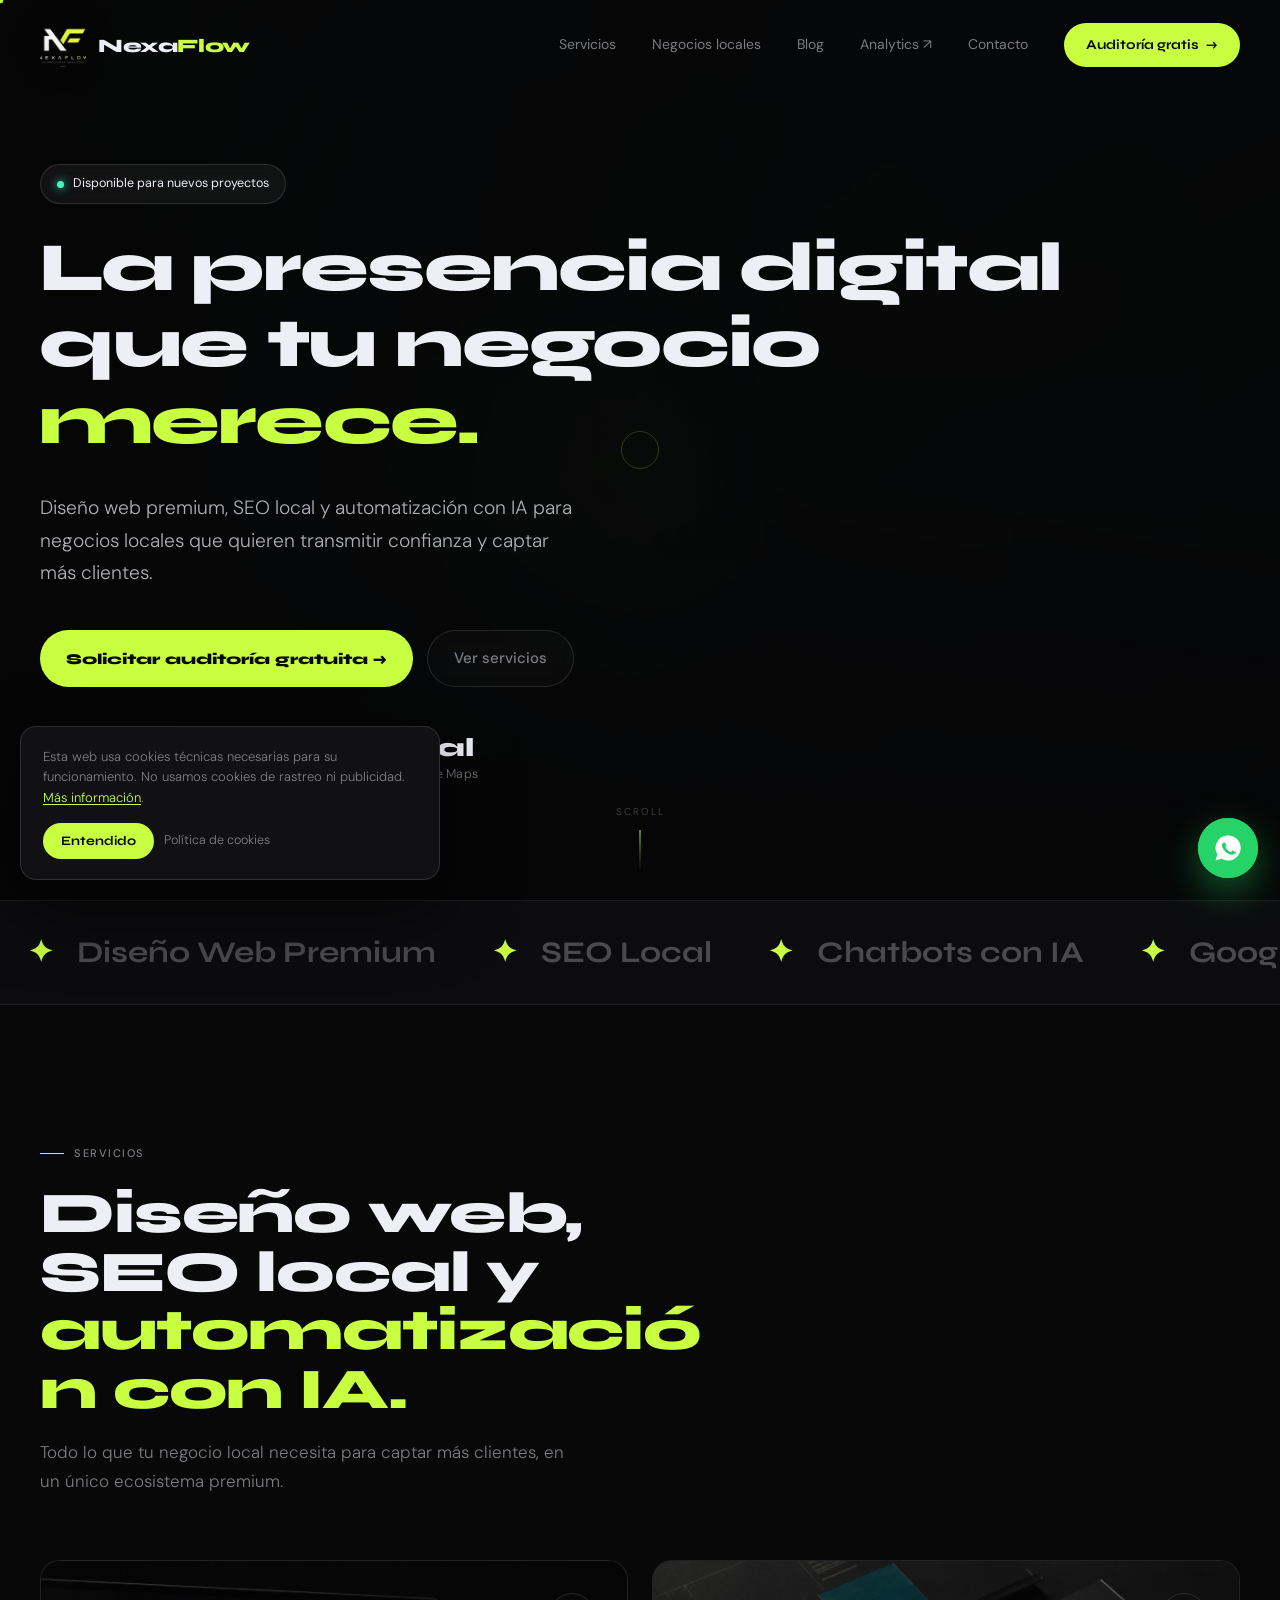
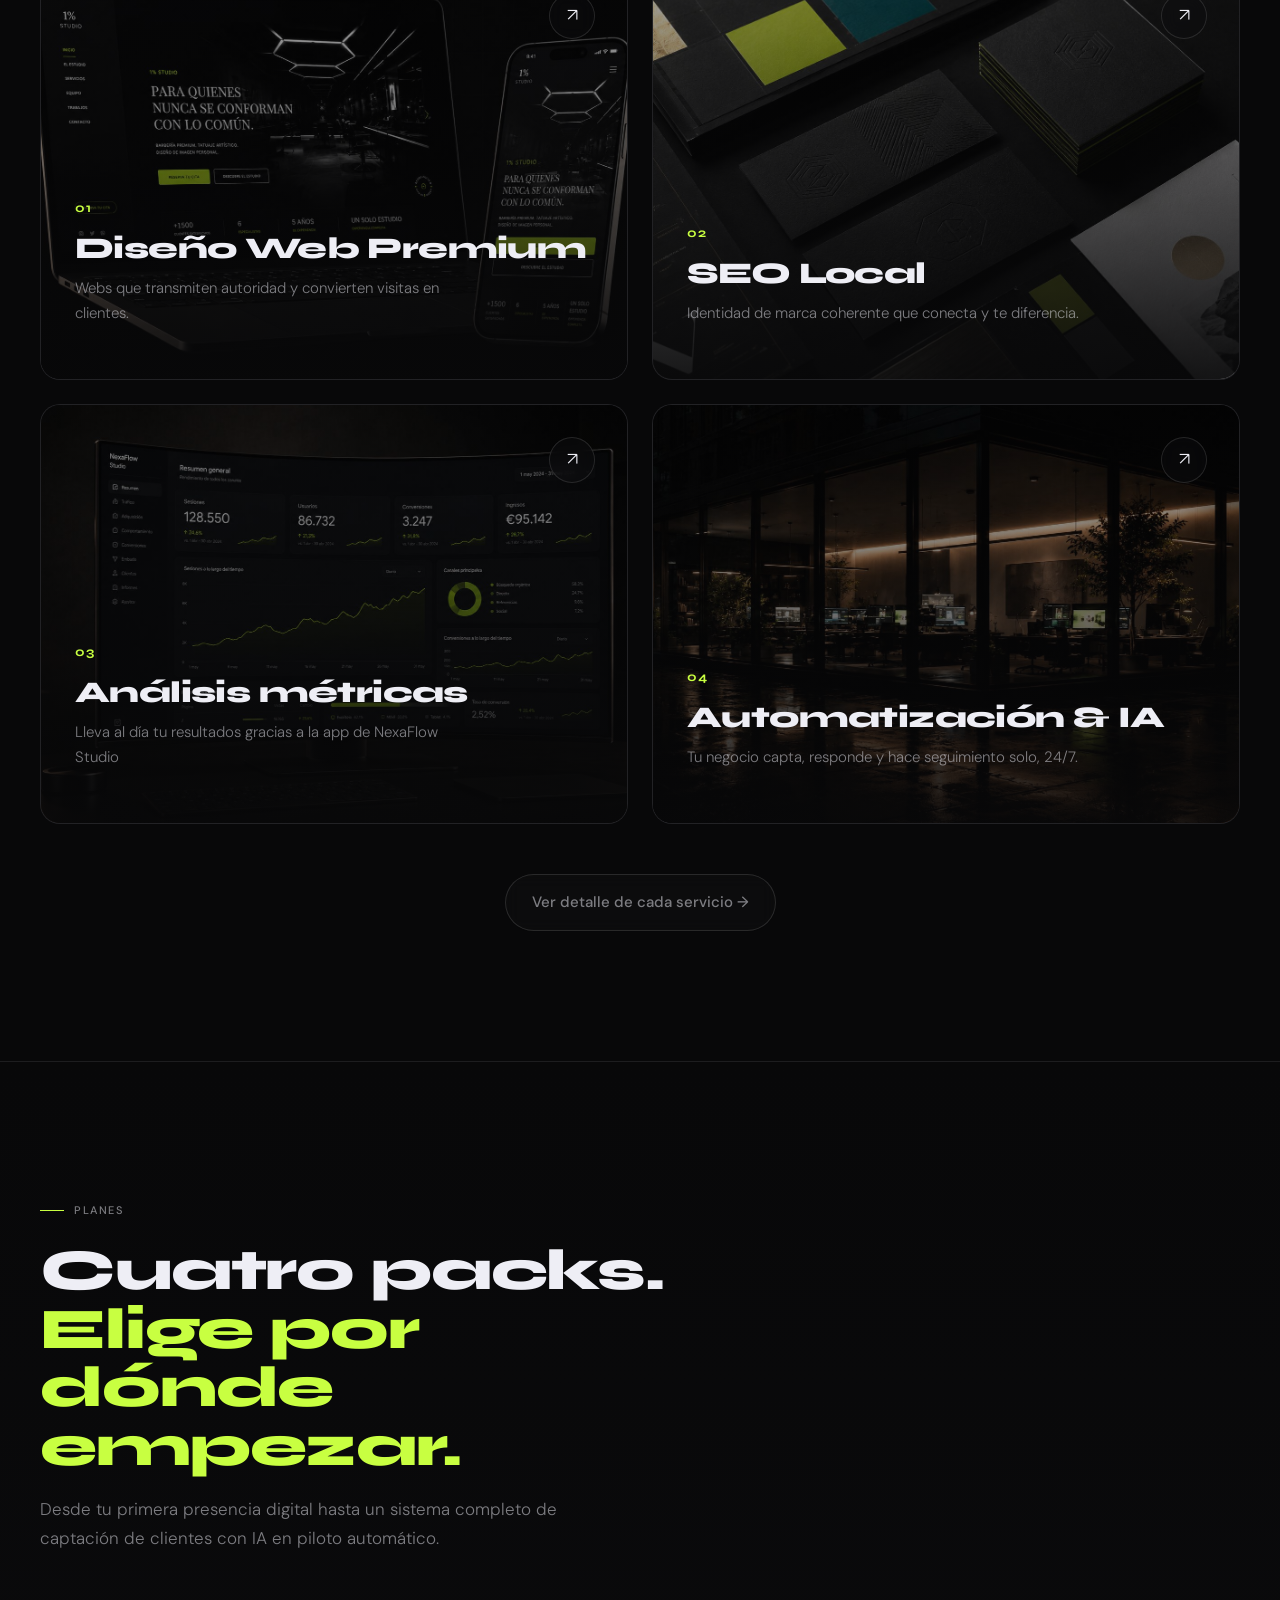
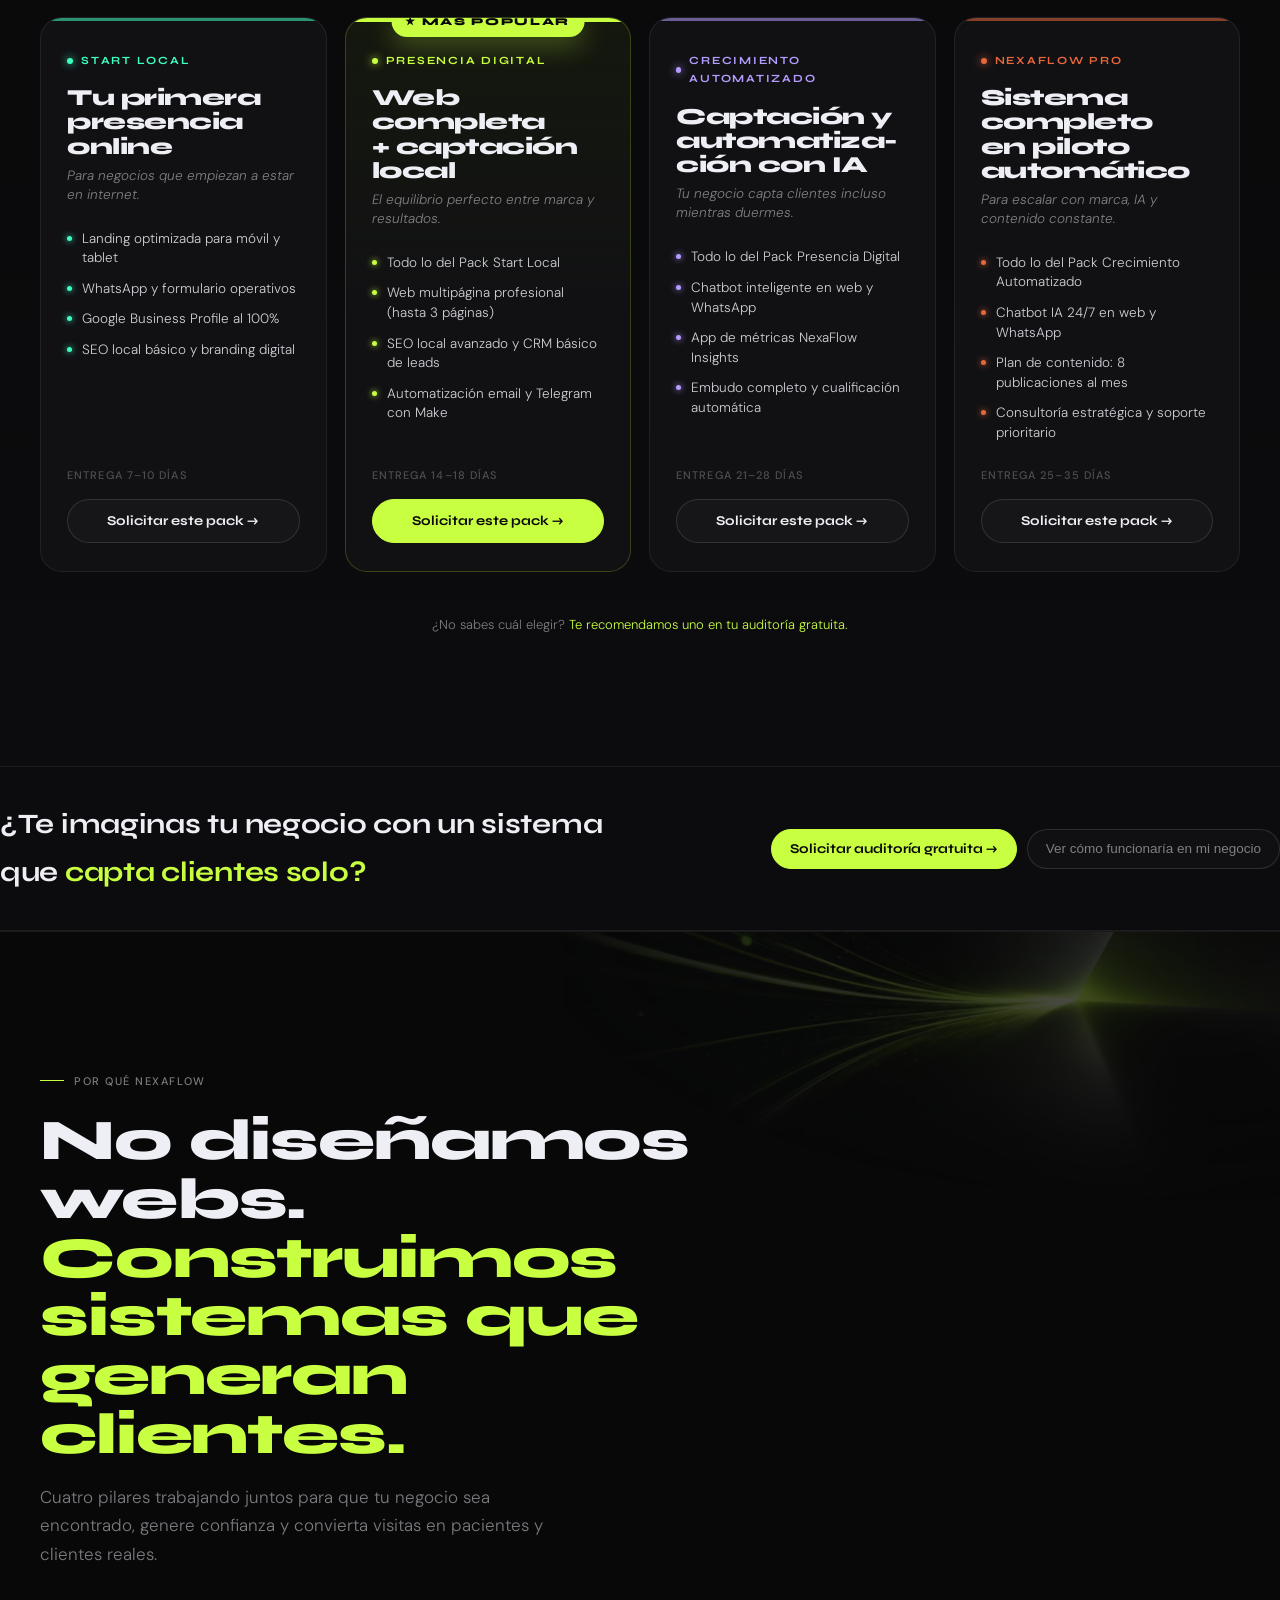
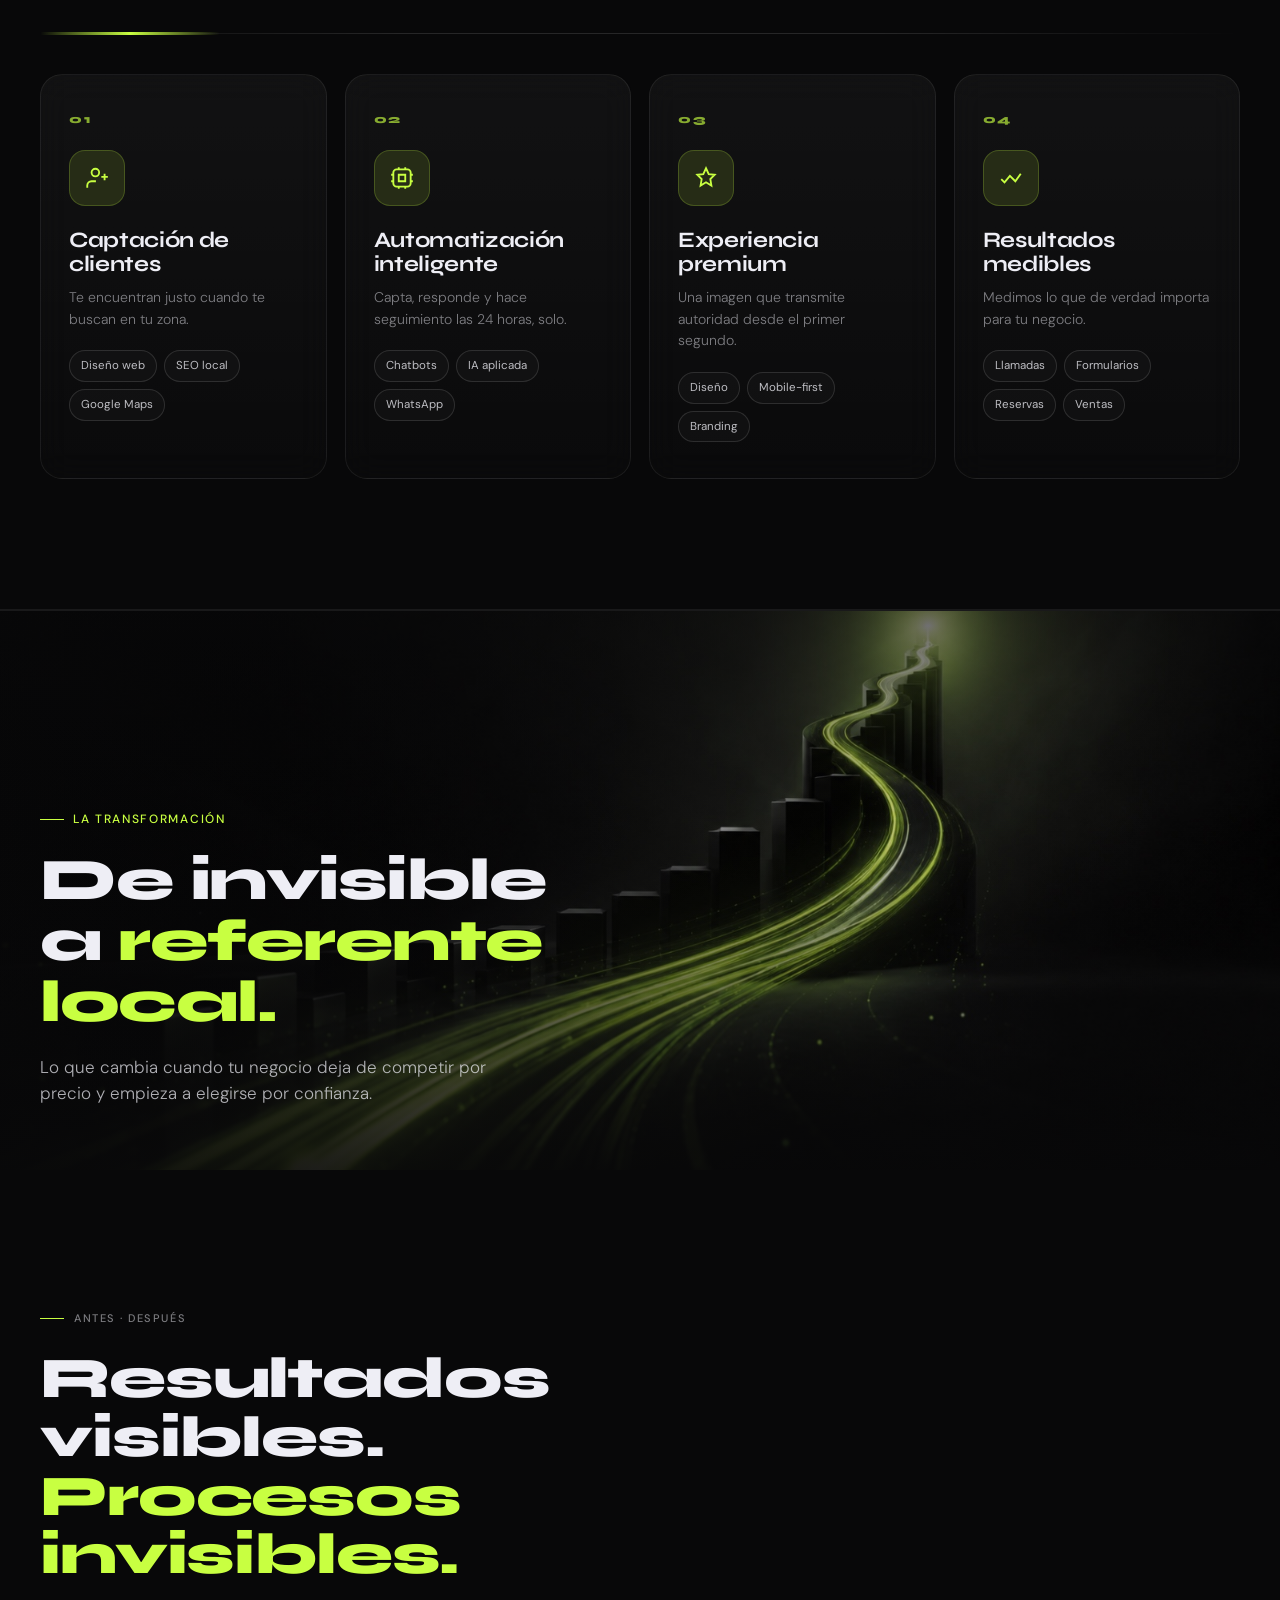
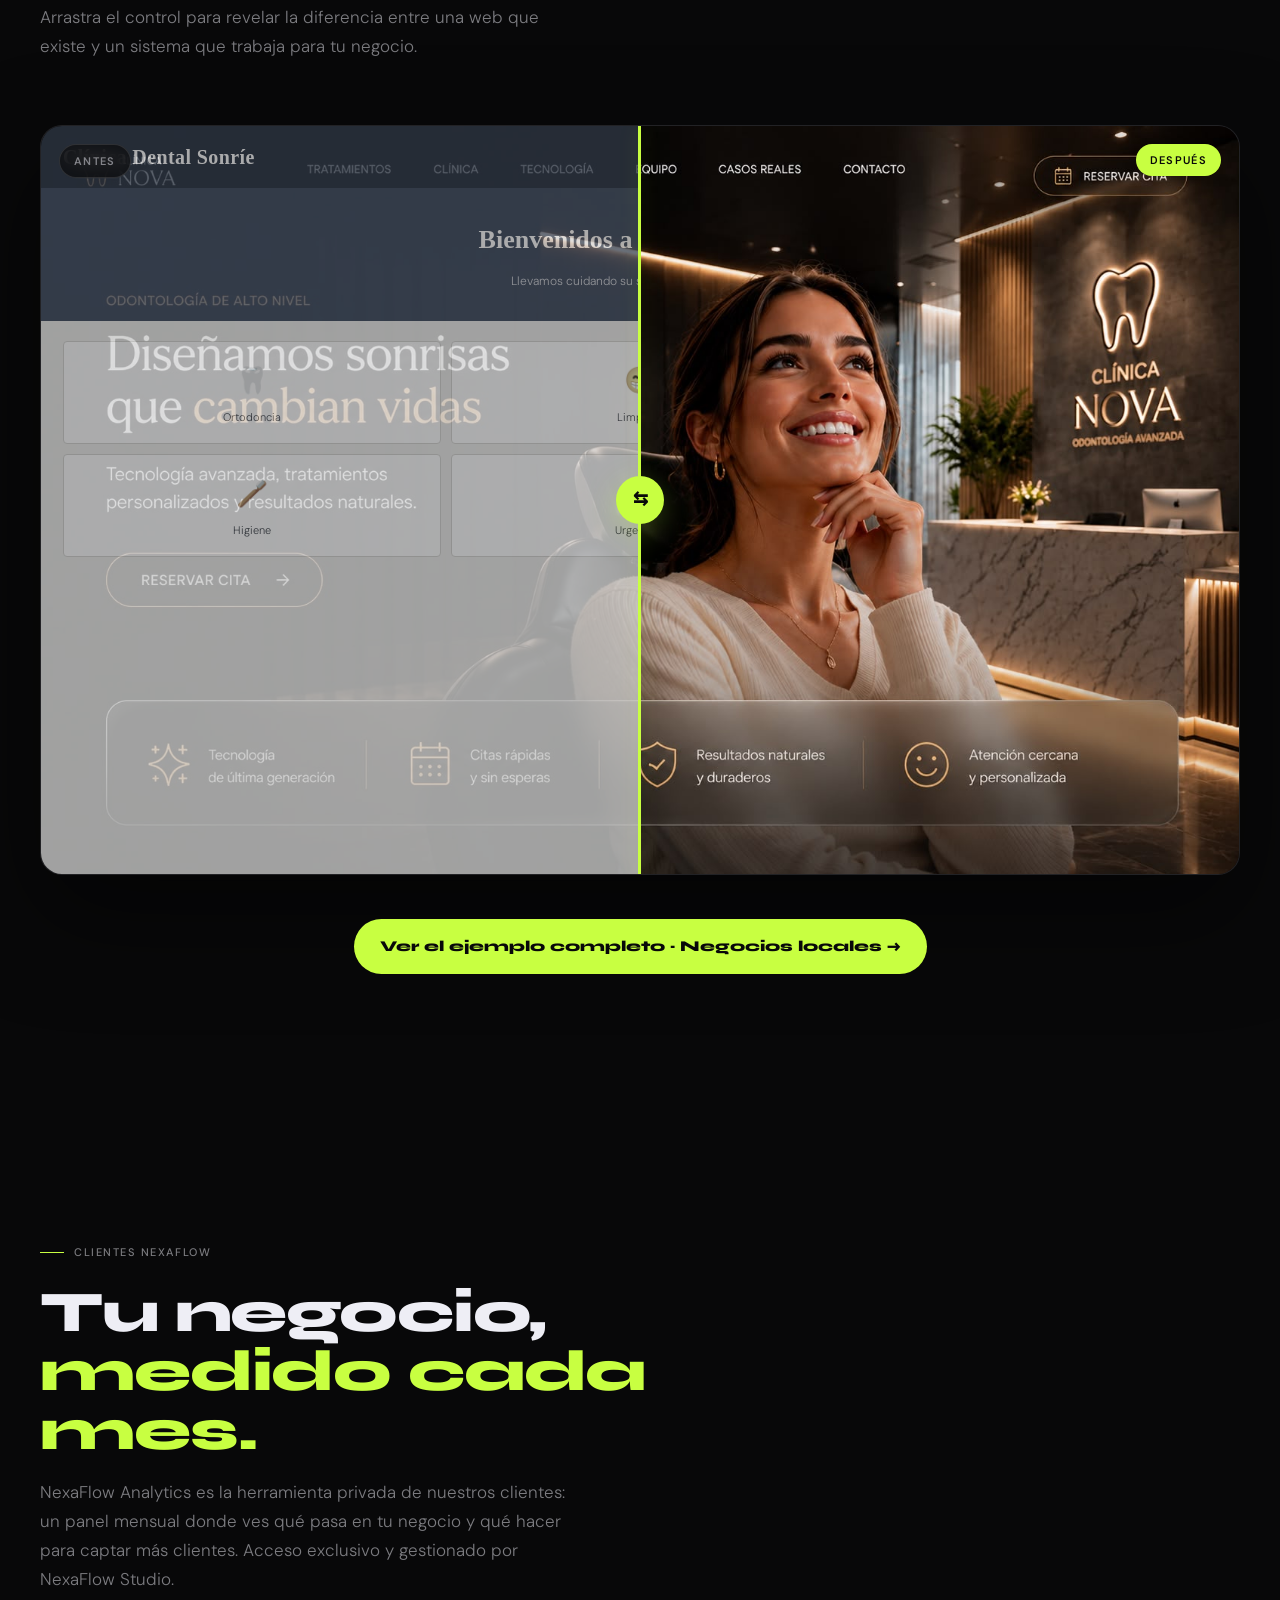
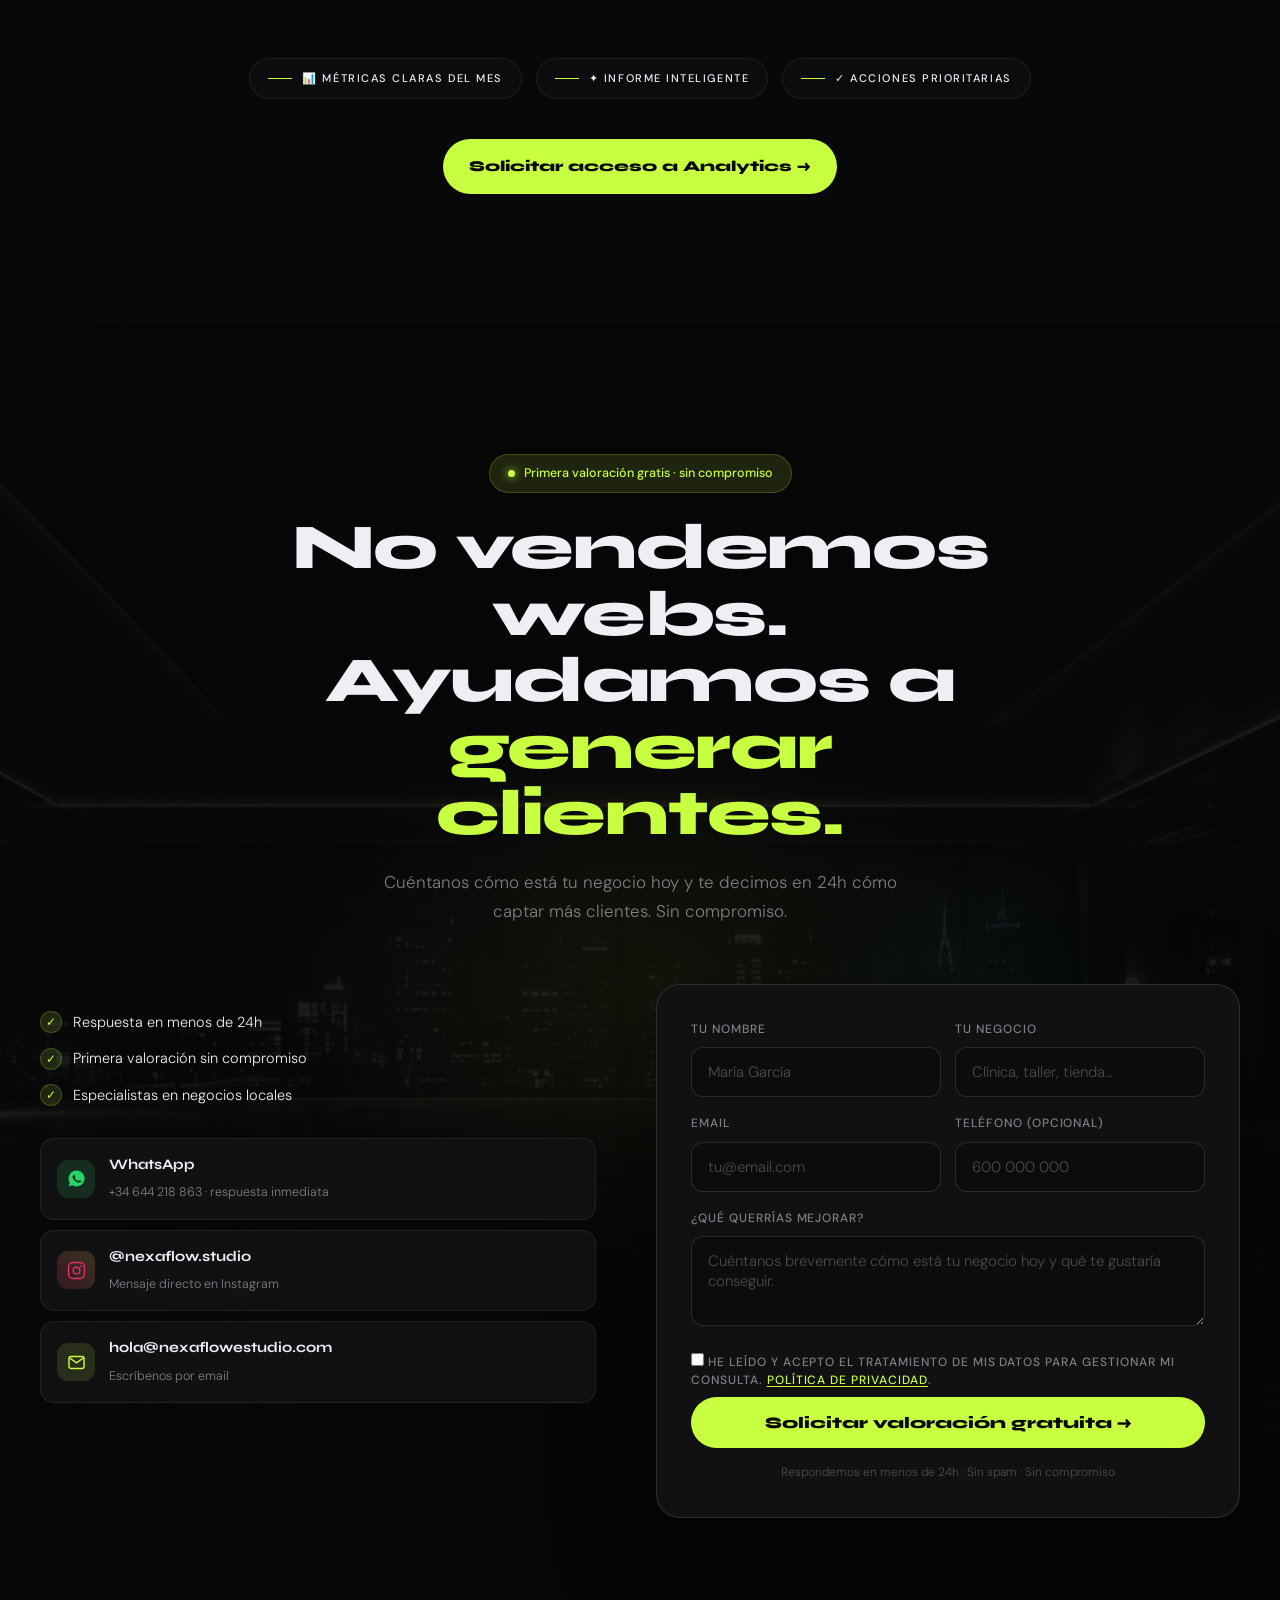
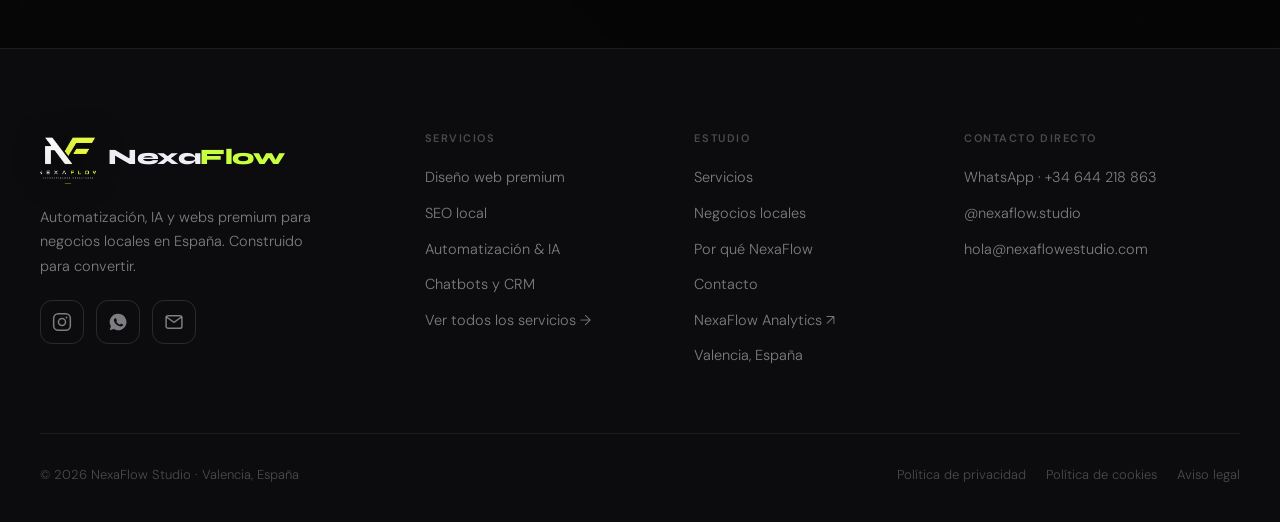
==== commit 834c127a: "fix(movil): menu lateral no se corta al hacer scroll + titulos sin recortes + boton WhatsApp en toda" ====
--- a/index.html
+++ b/index.html
@@ -158,7 +158,7 @@
 
 /* ====== NAV ====== */
 nav{position:fixed;top:0;left:0;right:0;z-index:200;padding:22px 0;transition:padding .4s var(--ease),background .4s,border-color .4s;border-bottom:1px solid transparent}
-nav.solid{padding:14px 0;background:rgba(8,8,9,.72);backdrop-filter:blur(18px) saturate(1.4);border-bottom:1px solid var(--border)}
+nav.solid{padding:14px 0;background:rgba(8,8,9,.92);border-bottom:1px solid var(--border)}
 .nav-in{display:flex;align-items:center;justify-content:space-between}
 .logo{display:flex;align-items:center;gap:12px}
 .logo-mark{position:relative;width:46px;height:46px;flex-shrink:0;display:grid;place-items:center;transition:width .4s var(--ease),height .4s var(--ease),filter .4s var(--ease)}
@@ -433,6 +433,8 @@
   /* section headings must wrap and never clip on small screens */
   .sec-head h2{font-size:clamp(27px,7.4vw,40px);line-height:1.1;overflow-wrap:break-word;word-break:normal}
   #cta h2{font-size:clamp(28px,7.8vw,44px);overflow-wrap:break-word}
+  .cine-copy h2,.cf-head h2,.cf-left h2{font-size:clamp(26px,6.6vw,40px);line-height:1.08}
+  h1,h2,h3,h4{overflow-wrap:break-word;word-break:break-word}
   /* svc card title fits at mobile */
   .svc-body{padding:26px 24px}
   .svc-body h3{font-size:22px;line-height:1.1;letter-spacing:-.02em;overflow-wrap:break-word;word-break:normal}
@@ -1561,5 +1563,19 @@
 
 })();
 </script>
+<!-- FLOATING WHATSAPP -->
+<style>
+.fab-wa{position:fixed;right:22px;bottom:22px;z-index:700;width:60px;height:60px;border-radius:50%;background:#25d366;display:grid;place-items:center;box-shadow:0 14px 38px rgba(37,211,102,.42);transition:transform .3s ease,box-shadow .3s;animation:fabIn .5s ease .8s both}
+.fab-wa svg{width:30px;height:30px;color:#fff}
+.fab-wa:hover{transform:scale(1.08) translateY(-2px);box-shadow:0 18px 48px rgba(37,211,102,.55)}
+.fab-wa::after{content:'';position:absolute;inset:0;border-radius:50%;border:2px solid #25d366;animation:fabPulse 2.4s ease-out infinite;pointer-events:none}
+@keyframes fabIn{from{opacity:0;transform:scale(.4)}to{opacity:1;transform:scale(1)}}
+@keyframes fabPulse{0%{transform:scale(1);opacity:.6}100%{transform:scale(1.7);opacity:0}}
+@media (max-width:600px){.fab-wa{width:54px;height:54px;right:16px;bottom:16px}.fab-wa svg{width:27px;height:27px}}
+body.nav-open .fab-wa{opacity:0;visibility:hidden;pointer-events:none}
+</style>
+<a class="fab-wa" href="https://wa.me/34644218863?text=Hola%2C%20me%20gustar%C3%ADa%20m%C3%A1s%20informaci%C3%B3n%20para%20mi%20negocio%20local." target="_blank" rel="noopener" aria-label="Escríbenos por WhatsApp">
+  <svg viewBox="0 0 24 24" fill="currentColor"><path d="M12 2a10 10 0 0 0-8.5 15.2L2 22l4.9-1.5A10 10 0 1 0 12 2zm5.3 14.1c-.2.6-1.2 1.1-1.7 1.2-.4.1-1 .1-1.6-.1-.4-.1-.9-.3-1.5-.6-2.6-1.1-4.3-3.8-4.4-4-.1-.2-1-1.4-1-2.6 0-1.2.6-1.8.9-2.1.2-.2.5-.3.7-.3h.5c.2 0 .4 0 .6.5l.8 1.9c.1.2 0 .4 0 .5l-.4.5c-.2.2-.3.3-.1.6.2.3.8 1.3 1.7 2.1 1.1 1 2 1.3 2.3 1.4.3.1.4.1.6-.1l.7-.8c.2-.2.4-.2.6-.1l1.8.9c.3.1.4.2.5.3 0 .2 0 .8-.2 1.4z"/></svg>
+</a>
 </body>
 </html>
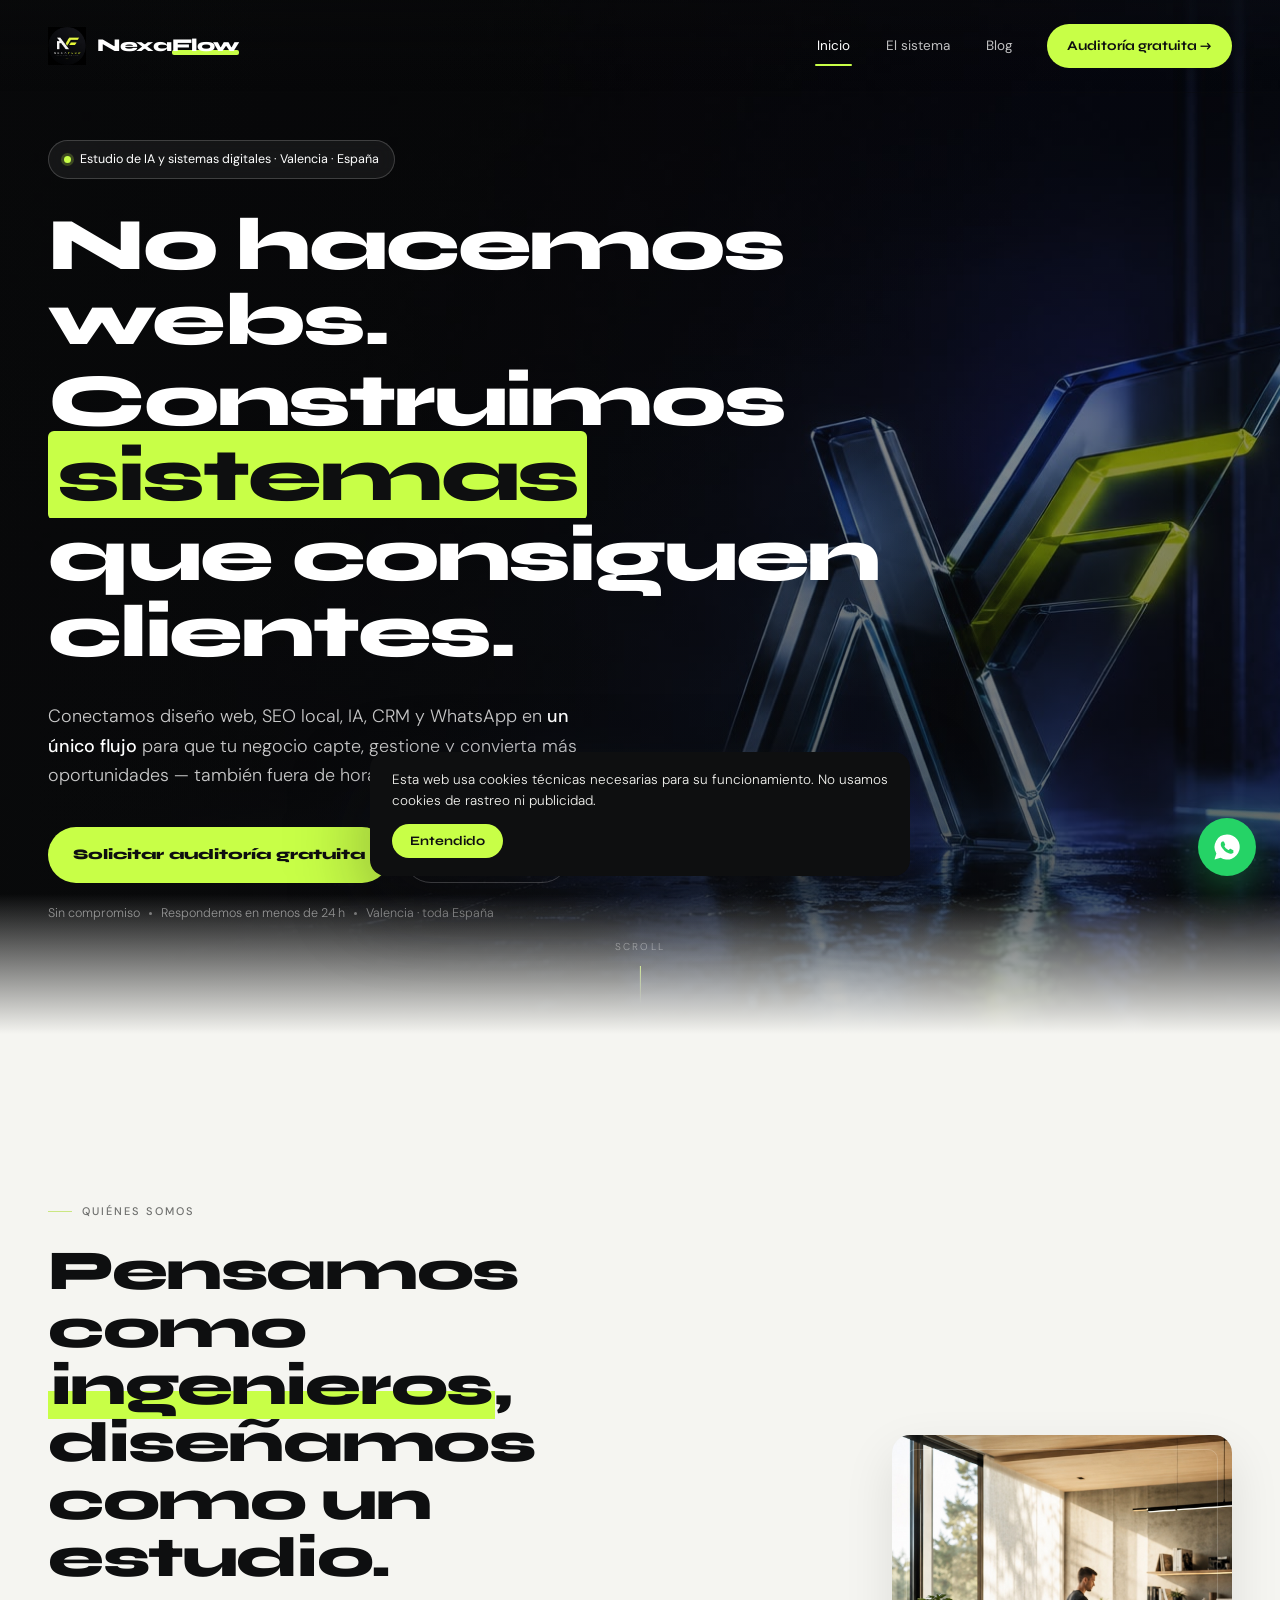
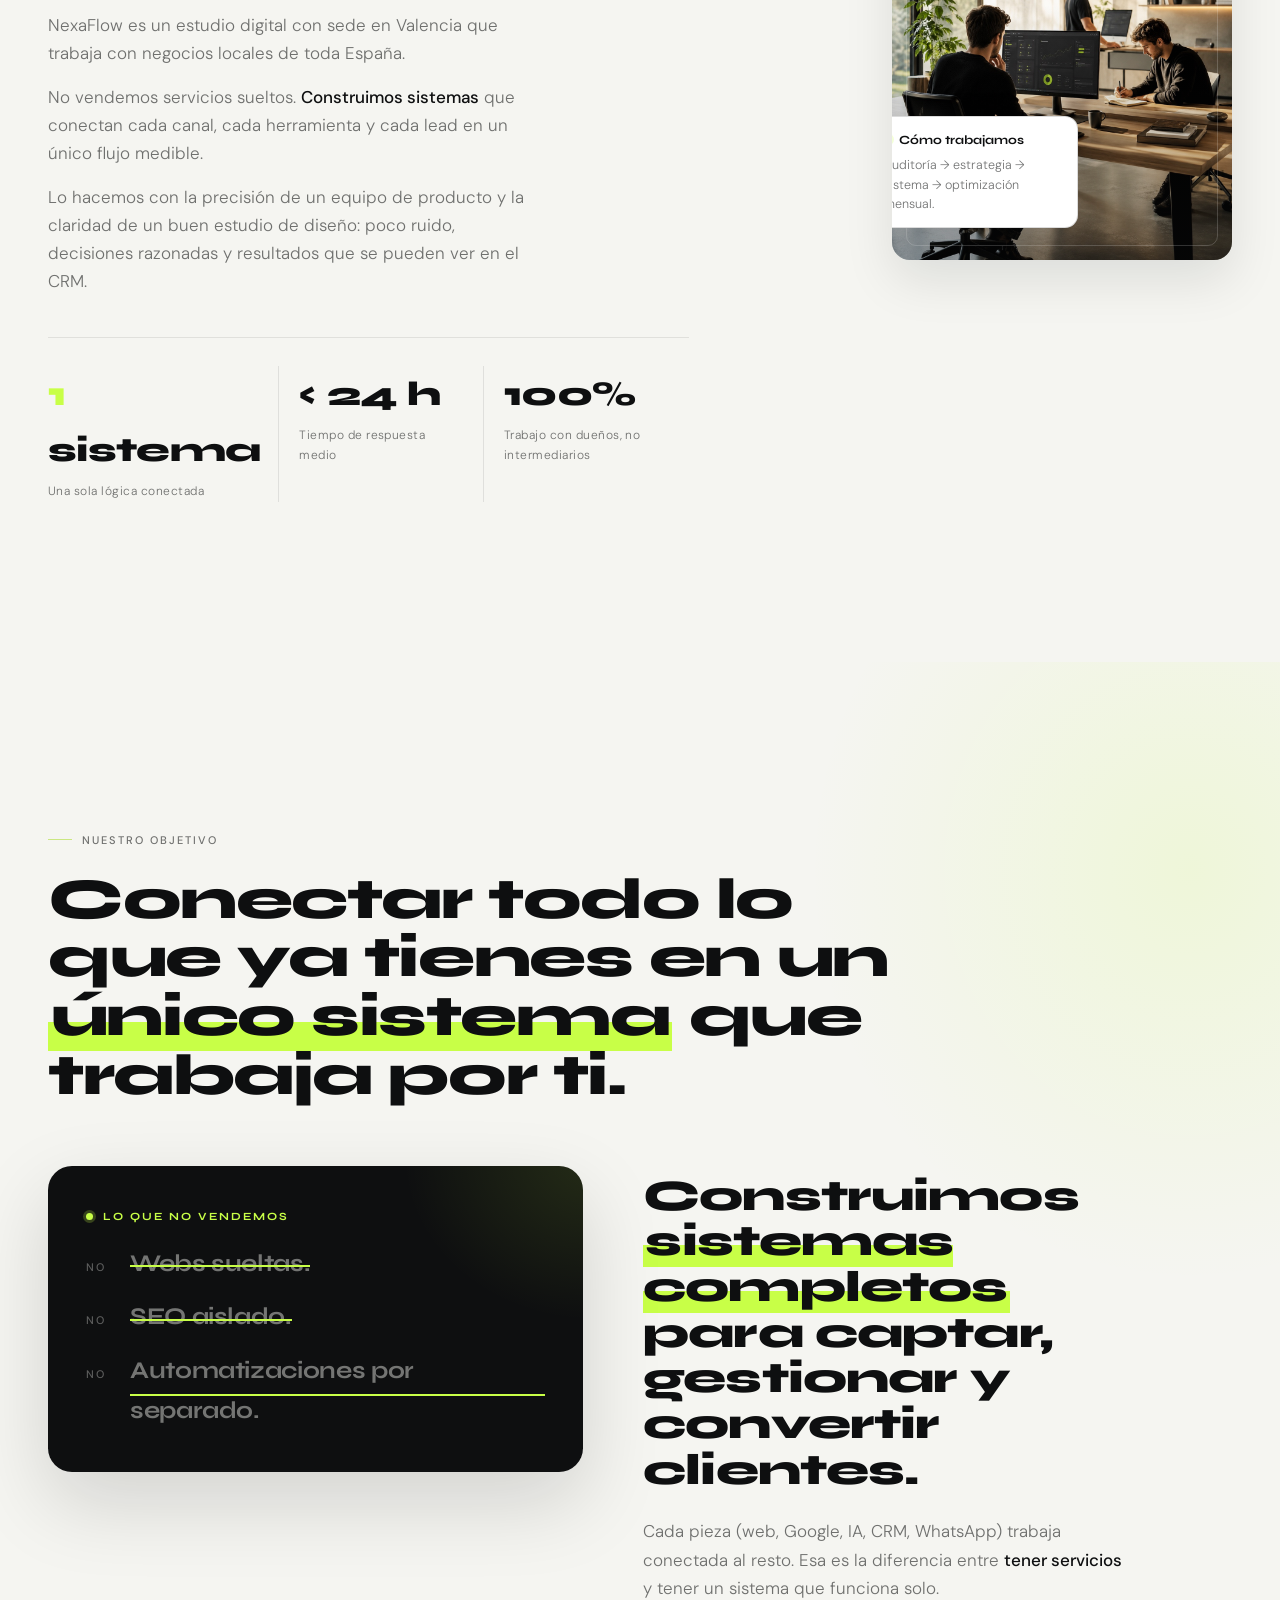
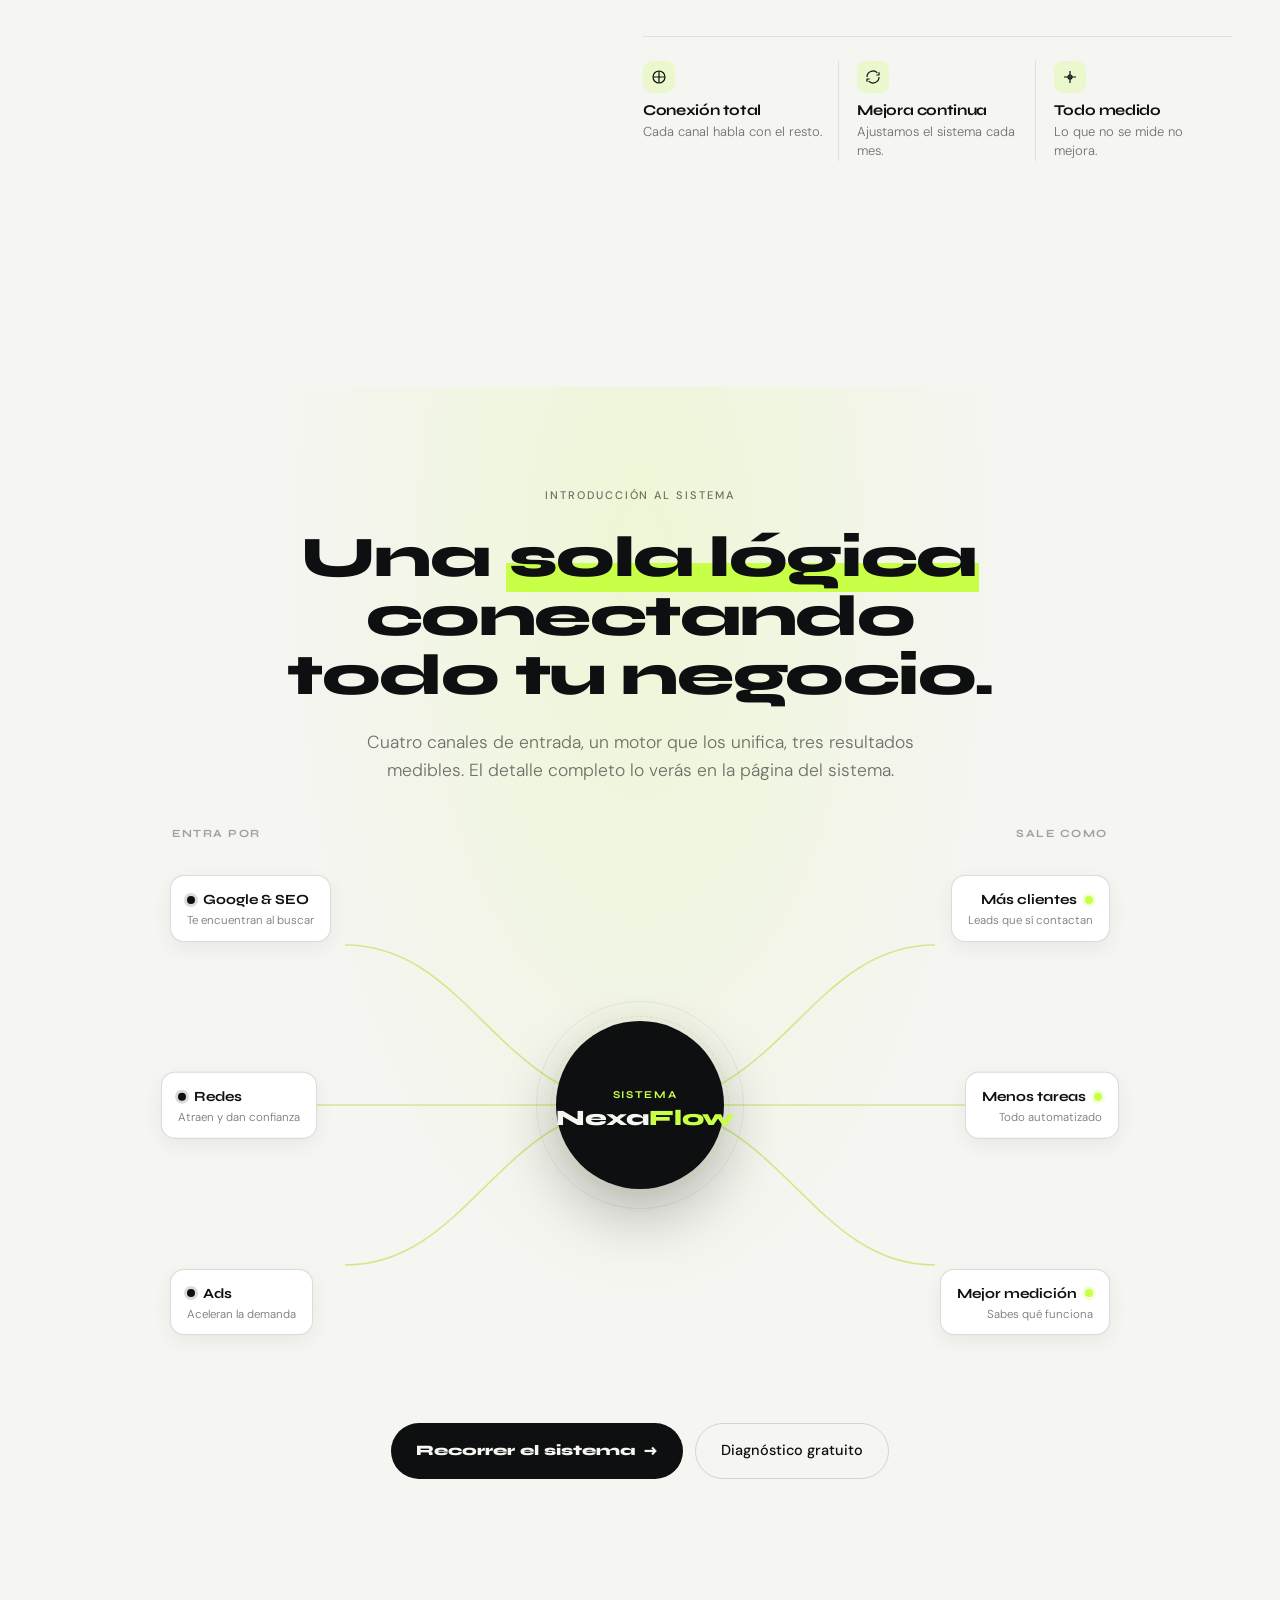
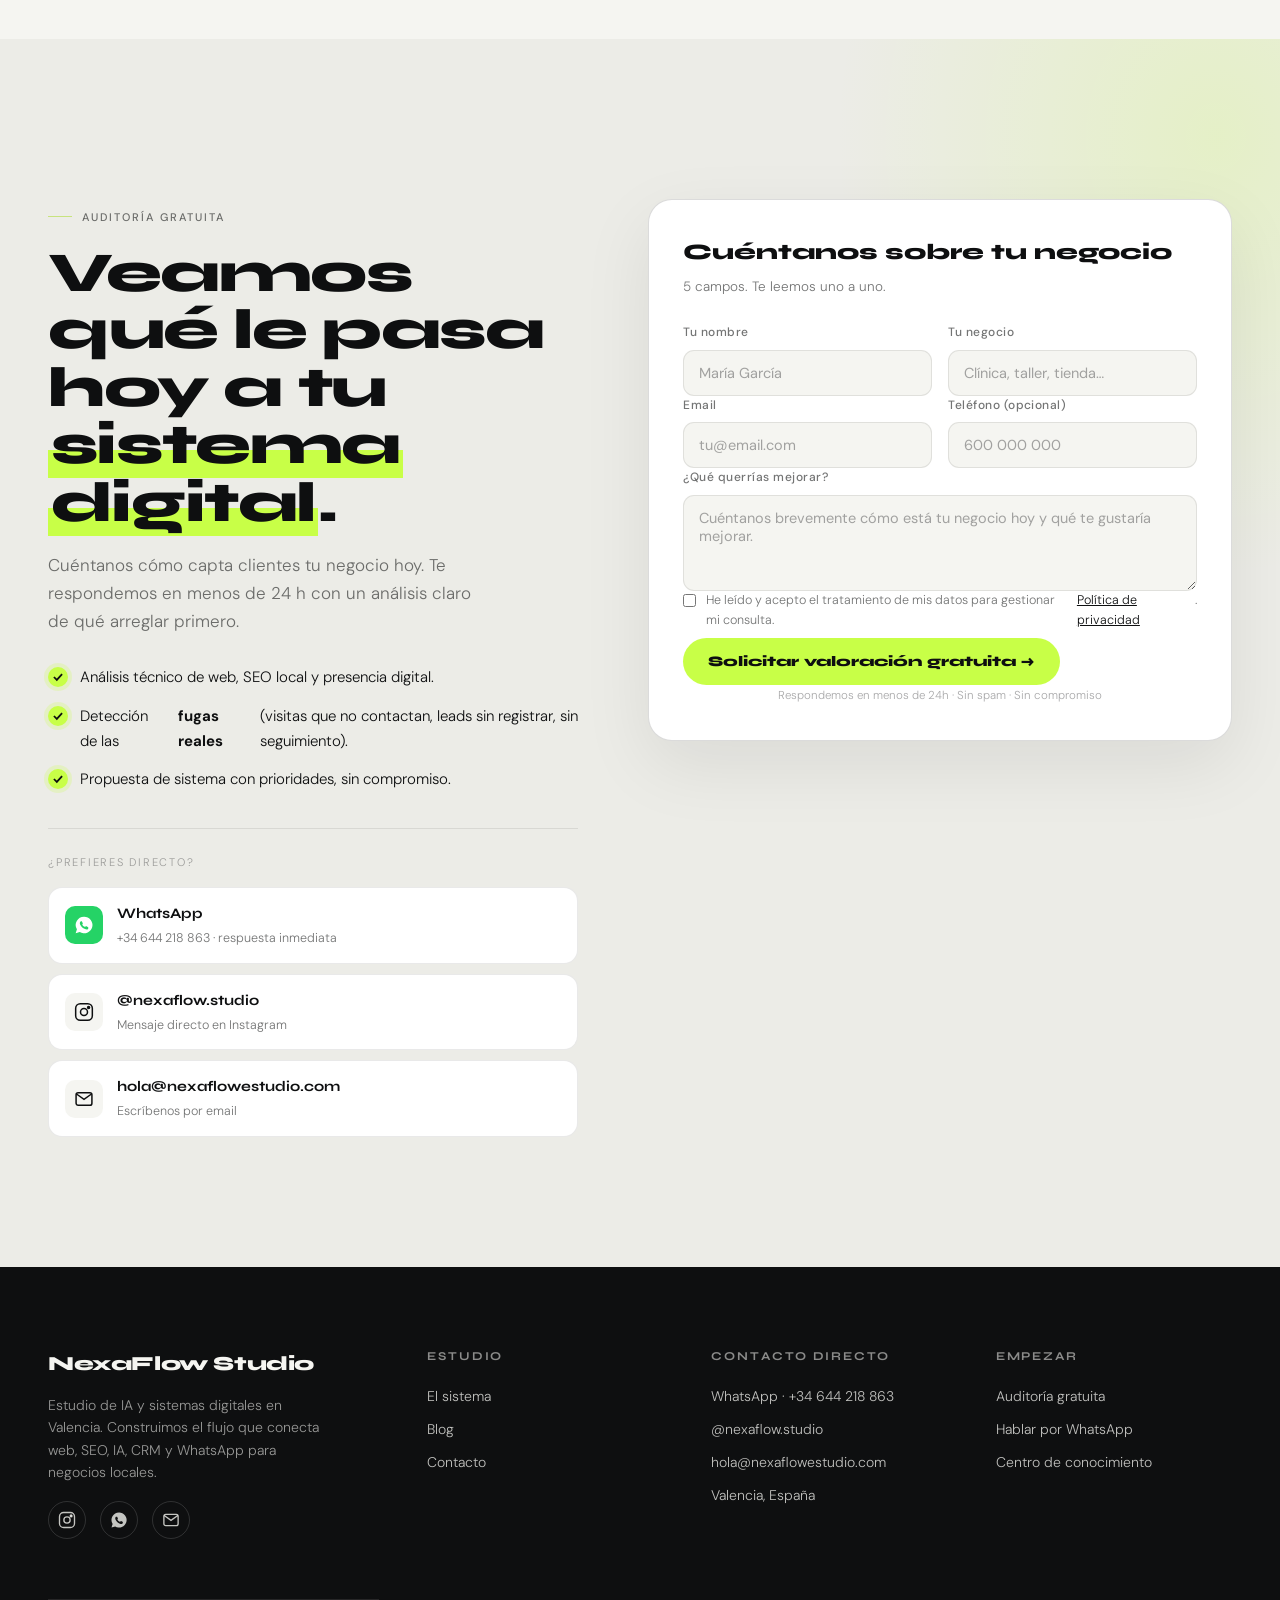
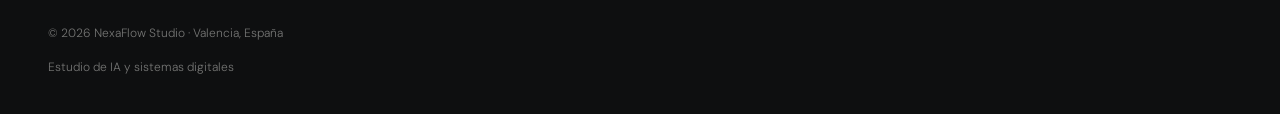
==== commit d3ec3ee5: "deploy: rediseno completo del sitio (NexaFlow_Studio_Web_3) calcado del zip Contenido del sitio reem" ====
--- a/index.html
+++ b/index.html
@@ -3,1579 +3,651 @@
 <head>
 <meta charset="UTF-8" />
 <meta name="viewport" content="width=device-width, initial-scale=1.0" />
-<title>NexaFlow Studio | Diseño Web, SEO Local y Automatización con IA en Valencia</title>
-<meta name="description" content="Agencia digital con sede en Valencia: diseño web premium, SEO local y automatización con IA para negocios locales en toda España. Más clientes, menos tareas. Auditoría gratuita." />
+<title>NexaFlow Studio | Agencia IA Valencia · Sistemas digitales que consiguen clientes</title>
+<meta name="description" content="NexaFlow Studio: agencia de IA y marketing en Valencia. Construimos sistemas digitales completos — web, SEO local, IA, CRM y WhatsApp — para que negocios locales capten, gestionen y conviertan más clientes. Auditoría gratuita." />
 <link rel="canonical" href="https://www.nexaflowestudio.com/" />
 <meta name="robots" content="index, follow, max-snippet:-1, max-image-preview:large" />
 <meta name="author" content="NexaFlow Studio" />
 <meta name="geo.region" content="ES-V" />
 <meta name="geo.placename" content="Valencia" />
+<meta name="keywords" content="Agencia IA Valencia, Agencia de Inteligencia Artificial Valencia, Agencia Marketing Valencia, SEO Local Valencia, Diseño Web Valencia, Automatización para negocios locales, CRM, Marketing con IA, Captación de clientes, Agentes IA, AEO, GEO" />
 <link rel="icon" type="image/png" href="assets/logo-mark.png" />
 <link rel="apple-touch-icon" href="assets/logo-mark.png" />
-<meta name="theme-color" content="#080809" />
+<meta name="theme-color" content="#f5f5f1" />
 <link rel="alternate" hreflang="es-ES" href="https://www.nexaflowestudio.com/" />
 <link rel="alternate" hreflang="x-default" href="https://www.nexaflowestudio.com/" />
 
-<!-- Open Graph / Social sharing -->
+<!-- Open Graph / Twitter -->
 <meta property="og:type" content="website" />
 <meta property="og:site_name" content="NexaFlow Studio" />
-<meta property="og:title" content="NexaFlow Studio | Diseño Web, SEO Local y Automatización con IA en Valencia" />
-<meta property="og:description" content="Agencia digital con sede en Valencia: diseño web premium, SEO local y automatización con IA para negocios locales en toda España. Más clientes, menos tareas." />
+<meta property="og:title" content="NexaFlow Studio | Sistemas digitales que consiguen clientes" />
+<meta property="og:description" content="Conectamos web, SEO local, IA, CRM y WhatsApp en un solo sistema para que tu negocio capte, gestione y convierta más clientes." />
 <meta property="og:url" content="https://www.nexaflowestudio.com/" />
 <meta property="og:image" content="https://www.nexaflowestudio.com/assets/logo.png" />
-<meta property="og:image:width" content="1200" />
-<meta property="og:image:height" content="630" />
 <meta property="og:locale" content="es_ES" />
 <meta name="twitter:card" content="summary_large_image" />
-<meta name="twitter:title" content="NexaFlow Studio | Diseño Web, SEO Local y Automatización con IA en Valencia" />
-<meta name="twitter:description" content="Diseño web premium, SEO local y automatización con IA para negocios locales en toda España. Sede en Valencia." />
+<meta name="twitter:title" content="NexaFlow Studio | Agencia IA Valencia" />
+<meta name="twitter:description" content="Sistemas digitales completos para negocios locales — web, SEO, IA, CRM y WhatsApp en un único flujo." />
 <meta name="twitter:image" content="https://www.nexaflowestudio.com/assets/logo.png" />
 
+<!-- Fonts -->
 <link rel="preconnect" href="https://fonts.googleapis.com" />
 <link rel="preconnect" href="https://fonts.gstatic.com" crossorigin />
-<link rel="preload" as="video" href="assets/hero.mp4" type="video/mp4" />
 <link href="https://fonts.googleapis.com/css2?family=Syne:wght@600;700;800&family=DM+Sans:opsz,wght@9..40,300;9..40,400;9..40,500&display=swap" rel="stylesheet" />
 
-<!-- ====== SCHEMA JSON-LD ====== -->
+<!-- Design system -->
+<style id="nf-crit">html,body{background:#f5f5f1}</style>
+<link rel="stylesheet" href="css/nf.css?v=3" />
+
+<!-- ===== Schema JSON-LD ===== -->
 <script type="application/ld+json">
 {
   "@context": "https://schema.org",
   "@graph": [
     {
-      "@type": "Organization",
+      "@type": ["Organization","LocalBusiness","ProfessionalService"],
       "@id": "https://www.nexaflowestudio.com/#org",
       "name": "NexaFlow Studio",
       "url": "https://www.nexaflowestudio.com/",
-      "logo": {
-        "@type": "ImageObject",
-        "url": "https://www.nexaflowestudio.com/assets/logo.png"
-      },
+      "logo": "https://www.nexaflowestudio.com/assets/logo.png",
+      "image": "https://www.nexaflowestudio.com/assets/logo.png",
+      "description": "Agencia de IA y marketing en Valencia. Construimos sistemas digitales completos — web, SEO local, IA, CRM y WhatsApp — para negocios locales.",
       "email": "hola@nexaflowestudio.com",
       "telephone": "+34644218863",
-      "sameAs": ["https://www.instagram.com/nexaflow.studio"]
+      "areaServed": ["Valencia","España"],
+      "address": {"@type":"PostalAddress","addressLocality":"Valencia","addressRegion":"ES-V","addressCountry":"ES"},
+      "sameAs": ["https://www.instagram.com/nexaflow.studio"],
+      "knowsAbout": ["Diseño Web","SEO Local","Automatización con IA","CRM","WhatsApp Business","Agentes IA","AEO","GEO","Marketing Digital"]
     },
     {
       "@type": "WebSite",
       "@id": "https://www.nexaflowestudio.com/#website",
       "url": "https://www.nexaflowestudio.com/",
       "name": "NexaFlow Studio",
-      "inLanguage": "es-ES",
-      "description": "Diseño web premium, SEO local y automatización con IA para negocios locales en Valencia.",
-      "publisher": {"@id": "https://www.nexaflowestudio.com/#org"}
-    },
-    {
-      "@type": "LocalBusiness",
-      "@id": "https://www.nexaflowestudio.com/#localbusiness",
-      "name": "NexaFlow Studio — Agencia de diseño web y automatización con IA en Valencia",
-      "image": "https://www.nexaflowestudio.com/assets/logo.png",
-      "url": "https://www.nexaflowestudio.com/",
-      "email": "hola@nexaflowestudio.com",
-      "telephone": "+34644218863",
-      "priceRange": "€€",
-      "address": {"@type":"PostalAddress","addressLocality":"Valencia","addressRegion":"Valencia","addressCountry":"ES"},
-      "areaServed": [
-        {"@type":"City","name":"Valencia"},
-        {"@type":"City","name":"Torrent"},
-        {"@type":"City","name":"Paterna"},
-        {"@type":"City","name":"Paiporta"},
-        {"@type":"City","name":"Mislata"},
-        {"@type":"City","name":"Catarroja"},
-        {"@type":"City","name":"Aldaia"},
-        {"@type":"City","name":"Alaquàs"}
-      ],
-      "makesOffer": [
-        {"@type":"Offer","itemOffered":{"@type":"Service","name":"Diseño web premium"}},
-        {"@type":"Offer","itemOffered":{"@type":"Service","name":"SEO local y Google Business Profile"}},
-        {"@type":"Offer","itemOffered":{"@type":"Service","name":"Automatización con IA"}},
-        {"@type":"Offer","itemOffered":{"@type":"Service","name":"Chatbots inteligentes y WhatsApp"}},
-        {"@type":"Offer","itemOffered":{"@type":"Service","name":"Branding visual"}}
-      ],
-      "sameAs": ["https://www.instagram.com/nexaflow.studio"]
-    },
-    {
-      "@type": "ItemList",
-      "name": "Servicios NexaFlow Studio",
-      "itemListElement": [
-        {"@type":"ListItem","position":1,"name":"Diseño Web Premium","url":"https://www.nexaflowestudio.com/servicios#svc-web"},
-        {"@type":"ListItem","position":2,"name":"Branding Visual","url":"https://www.nexaflowestudio.com/servicios#svc-branding"},
-        {"@type":"ListItem","position":3,"name":"Landing Pages de alta conversión","url":"https://www.nexaflowestudio.com/servicios#svc-landing"},
-        {"@type":"ListItem","position":4,"name":"Automatización con IA y chatbots","url":"https://www.nexaflowestudio.com/servicios#svc-ia"}
-      ]
+      "publisher": {"@id":"https://www.nexaflowestudio.com/#org"},
+      "inLanguage": "es-ES"
     },
     {
       "@type": "FAQPage",
       "mainEntity": [
-        {"@type":"Question","name":"¿Qué hace NexaFlow Studio exactamente?","acceptedAnswer":{"@type":"Answer","text":"Diseñamos webs premium y montamos sistemas de SEO local y automatización con IA para que los negocios locales sean encontrados, transmitan confianza y capten clientes también fuera de horario."}},
-        {"@type":"Question","name":"¿Con qué tipo de negocios trabajáis?","acceptedAnswer":{"@type":"Answer","text":"Trabajamos con negocios locales en Valencia y alrededores: clínicas dentales, clínicas estéticas, fisioterapia, barberías y peluquerías, hostelería y servicios u oficios."}},
-        {"@type":"Question","name":"¿Cuánto tarda en estar lista una web?","acceptedAnswer":{"@type":"Answer","text":"Una web con estructura, textos y automatizaciones básicas suele estar lista en pocas semanas. Trabajamos por fases para no parar la actividad del negocio."}},
-        {"@type":"Question","name":"¿Cuánto cuesta una web con automatización e IA?","acceptedAnswer":{"@type":"Answer","text":"Depende del alcance. Empezamos siempre con una auditoría gratuita en la que vemos tu caso y te damos un presupuesto cerrado y sin sorpresas, sin compromiso."}},
-        {"@type":"Question","name":"¿Trabajáis solo en Valencia?","acceptedAnswer":{"@type":"Answer","text":"Trabajamos con negocios de Valencia y toda su área metropolitana: Torrent, Paterna, Paiporta, Mislata, Catarroja, Aldaia, Alaquàs y alrededores."}}
+        {"@type":"Question","name":"¿Qué hace NexaFlow Studio?","acceptedAnswer":{"@type":"Answer","text":"Construimos sistemas digitales completos para negocios locales: conectamos diseño web, SEO local, IA, CRM y WhatsApp en un único flujo que capta, gestiona y convierte más clientes — también fuera de horario."}},
+        {"@type":"Question","name":"¿Para quién trabaja NexaFlow?","acceptedAnswer":{"@type":"Answer","text":"Trabajamos con negocios locales en España (clínicas, restaurantes, inmobiliarias, estudios y servicios) que quieren un sistema digital serio, no servicios sueltos."}},
+        {"@type":"Question","name":"¿En qué se diferencia NexaFlow de una agencia tradicional?","acceptedAnswer":{"@type":"Answer","text":"No vendemos piezas sueltas (web, SEO, ads). Construimos un sistema único donde cada canal y cada lead están conectados, medidos y optimizados cada mes."}},
+        {"@type":"Question","name":"¿Cómo puedo empezar?","acceptedAnswer":{"@type":"Answer","text":"Reservando una auditoría gratuita. Analizamos cómo capta clientes tu negocio hoy y dónde se están perdiendo oportunidades. Respondemos en menos de 24h."}},
+        {"@type":"Question","name":"¿Dónde está NexaFlow Studio?","acceptedAnswer":{"@type":"Answer","text":"Tenemos sede en Valencia y trabajamos con negocios de toda España de forma remota."}}
       ]
     }
   ]
 }
 </script>
+
 <style>
-:root{
-  --bg:#080809; --bg-2:#0c0c0e; --surface:#111114; --surface-2:#18181c;
-  --white:#eeeef5; --muted:rgba(238,238,245,.5); --muted-2:rgba(238,238,245,.28);
-  --lime:#c8ff41; --lime-dim:rgba(200,255,65,.12); --lime-glow:rgba(200,255,65,.25); --lime-border:rgba(200,255,65,.2);
-  --aqua:#3dffc0; --aqua-dim:rgba(61,255,192,.1);
-  --border:rgba(255,255,255,.07); --border-2:rgba(255,255,255,.12);
-  --ease:cubic-bezier(.22,1,.36,1);
-  --coral:#e8673a;
+/* ============================================================
+   HOME page-specific styles
+   ============================================================ */
+
+/* ===== BLOCK 1 · HERO (light base + cinematic video w/ dark tint for text contrast) ===== */
+#hero{position:relative;min-height:100svh;display:flex;align-items:center;padding:140px 0 110px;overflow:hidden;color:#fff;background:var(--paper)}
+/* soft fade to paper for smoother section transition */
+#hero::after{content:'';position:absolute;left:0;right:0;bottom:0;height:140px;background:linear-gradient(180deg,transparent,var(--paper));z-index:5;pointer-events:none}
+.hero-vid{position:absolute;inset:0;z-index:0;overflow:hidden}
+.hero-vid video,.hero-vid .vid-poster{position:absolute;inset:0;width:100%;height:100%;object-fit:cover}
+.hero-vid .vid-poster{
+  background:#0e1114 url("assets/hero-bg.jpeg") center/cover no-repeat}
+.hero-vid video{opacity:0;transition:opacity 1.2s var(--ease)}
+.hero-vid video.ready{opacity:1}
+/* premium dark tint OVER the video for text legibility */
+.hero-vid::after{content:'';position:absolute;inset:0;z-index:1;background:linear-gradient(180deg,rgba(10,11,12,.35) 0%,rgba(10,11,12,.55) 70%,rgba(10,11,12,.78) 100%)}
+.hero-vid::before{content:'';position:absolute;inset:0;z-index:2;background:linear-gradient(95deg,rgba(10,11,12,.55) 0%,rgba(10,11,12,.20) 50%,transparent 80%)}
+.hero-prompt-tag{position:absolute;right:24px;bottom:24px;z-index:3;font-family:monospace;font-size:10.5px;letter-spacing:.18em;color:rgba(255,255,255,.45);background:rgba(0,0,0,.4);padding:7px 11px;border-radius:7px;backdrop-filter:blur(4px);max-width:380px;line-height:1.5}
+#hero .wrap{position:relative;z-index:4;width:100%}
+.hero-grid{max-width:880px}
+.hero-pill{display:inline-flex;align-items:center;gap:9px;font-size:12.5px;color:#fff;font-weight:400;padding:8px 15px;border-radius:100px;border:1px solid rgba(255,255,255,.18);background:rgba(255,255,255,.06);backdrop-filter:blur(8px);opacity:0;transform:translateY(14px)}
+.hero-pill .dot{width:7px;height:7px;border-radius:50%;background:var(--lime);box-shadow:0 0 0 3px var(--lime-soft);animation:pulse 2.4s infinite}
+@keyframes pulse{0%,100%{opacity:1;transform:scale(1)}50%{opacity:.5;transform:scale(.7)}}
+#hero h1{color:#fff;font-size:clamp(40px,5.8vw,88px);margin:28px 0 0;letter-spacing:-.03em}
+#hero h1 .line{display:block;overflow:hidden;padding-bottom:.06em}
+#hero h1 .line i{display:block;font-style:normal;transform:translateY(112%);transition:transform 1s var(--ease)}
+.hero-sub{font-size:clamp(16.5px,1.4vw,20px);color:rgba(255,255,255,.78);max-width:560px;margin-top:28px;opacity:0;transform:translateY(16px)}
+.hero-sub b{color:#fff;font-weight:500}
+.hero-ctas{display:flex;gap:13px;margin-top:36px;flex-wrap:wrap;opacity:0;transform:translateY(16px)}
+.hero-ctas .btn-ghost{color:#fff;border-color:rgba(255,255,255,.25)}
+.hero-ctas .btn-ghost:hover{border-color:#fff}
+.hero-micro{font-size:12.5px;color:rgba(255,255,255,.5);margin-top:20px;display:flex;align-items:center;gap:9px;opacity:0;transform:translateY(16px)}
+.hero-micro .sep{width:3px;height:3px;border-radius:50%;background:rgba(255,255,255,.4)}
+#hero[data-hero-entry].in .hero-pill{transition:opacity .7s var(--ease) .1s,transform .7s var(--ease) .1s;opacity:1;transform:none}
+#hero[data-hero-entry].in h1 .line:nth-child(1) i{transition-delay:.20s}
+#hero[data-hero-entry].in h1 .line:nth-child(2) i{transition-delay:.34s}
+#hero[data-hero-entry].in h1 .line:nth-child(3) i{transition-delay:.48s}
+#hero[data-hero-entry].in h1 .line i{transform:translateY(0)}
+#hero[data-hero-entry].in .hero-sub{transition:opacity .7s var(--ease) .62s,transform .7s var(--ease) .62s;opacity:1;transform:none}
+#hero[data-hero-entry].in .hero-ctas{transition:opacity .7s var(--ease) .74s,transform .7s var(--ease) .74s;opacity:1;transform:none}
+#hero[data-hero-entry].in .hero-micro{transition:opacity .7s var(--ease) .84s,transform .7s var(--ease) .84s;opacity:1;transform:none}
+
+/* Scroll cue */
+.hero-scroll{position:absolute;bottom:30px;left:50%;transform:translateX(-50%);z-index:5;font-size:10px;letter-spacing:.22em;text-transform:uppercase;color:rgba(255,255,255,.45);display:flex;flex-direction:column;align-items:center;gap:10px}
+.hero-scroll .bar{width:1px;height:38px;background:linear-gradient(var(--lime),transparent);animation:scrolly 2.2s ease-in-out infinite}
+@keyframes scrolly{0%,100%{opacity:.3;transform:scaleY(.6)}50%{opacity:1;transform:scaleY(1)}}
+
+/* ===== BLOCK 2 · QUIÉNES SOMOS ===== */
+#about{padding:160px 0;position:relative;background:var(--paper)}
+.about-grid{display:grid;grid-template-columns:1.15fr .85fr;gap:70px;align-items:center}
+.about-copy h2{font-size:clamp(34px,4.4vw,60px);margin:22px 0 24px}
+.about-copy p{font-size:17px;color:var(--muted);max-width:480px;margin-bottom:16px}
+.about-copy p b{color:var(--ink);font-weight:500}
+.about-stats{display:grid;grid-template-columns:repeat(3,1fr);gap:0;margin-top:42px;border-top:1px solid var(--line);padding-top:28px}
+.about-stats .st{padding-right:18px}
+.about-stats .st:not(:last-child){border-right:1px solid var(--line)}
+.about-stats .st:not(:first-child){padding-left:20px}
+.about-stats .n{font-family:'Syne';font-weight:800;font-size:34px;letter-spacing:-.02em;color:var(--ink)}
+.about-stats .n em{color:var(--lime);font-style:normal}
+.about-stats .l{font-size:12px;color:var(--muted);letter-spacing:.04em;margin-top:4px}
+
+.about-img{position:relative;width:100%;max-width:340px;aspect-ratio:4/5;margin-left:auto;border-radius:18px;overflow:hidden;box-shadow:0 20px 50px rgba(14,15,16,.10);background:var(--paper-2)}
+.about-img img{position:absolute;inset:0;width:100%;height:100%;object-fit:cover;z-index:1}
+.about-img::after{content:'';position:absolute;inset:0;background:linear-gradient(180deg,transparent 40%,rgba(14,15,16,.35) 100%);z-index:2;pointer-events:none}
+.about-img .frame{position:absolute;inset:14px;border:1px solid rgba(255,255,255,.18);border-radius:10px;z-index:3}
+.about-img .promp{position:absolute;left:18px;right:18px;bottom:18px;padding:14px 16px;border-radius:10px;background:rgba(8,9,10,.66);border:1px solid rgba(255,255,255,.12);backdrop-filter:blur(8px);font-family:monospace;font-size:12px;line-height:1.55;color:rgba(255,255,255,.78);z-index:4}
+.about-img .promp .tag{display:block;font-family:'Syne';font-weight:700;font-size:10.5px;letter-spacing:.16em;color:var(--lime);margin-bottom:6px}
+/* floating card on photo */
+.about-card{position:absolute;left:-24px;bottom:32px;z-index:4;background:var(--card);border:1px solid var(--line-2);border-radius:13px;padding:13px 15px;box-shadow:0 14px 40px rgba(14,15,16,.14);max-width:210px;font-size:12.5px;color:var(--ink)}
+.about-card .h{font-family:'Syne';font-weight:700;font-size:12.5px;display:flex;align-items:center;gap:8px;margin-bottom:6px}
+.about-card .h::before{content:'';width:7px;height:7px;border-radius:50%;background:var(--lime);box-shadow:0 0 0 3px var(--lime-soft)}
+.about-card p{color:var(--muted);font-size:12.5px;line-height:1.55;margin:0}
+
+/* ===== BLOCK 3 · OBJETIVO (LIGHT background, matte black accent panel) ===== */
+#objetivo{padding:160px 0;background:var(--paper);position:relative;overflow:hidden}
+#objetivo::before{content:'';position:absolute;top:0;right:-8%;width:50%;height:55%;background:radial-gradient(ellipse at 70% 30%,rgba(200,255,71,.14),transparent 60%);pointer-events:none}
+#objetivo .wrap{position:relative;z-index:2}
+.obj-head{max-width:880px;margin-bottom:60px}
+.obj-head h2{font-size:clamp(34px,4.5vw,62px);margin:22px 0 0}
+.obj-grid{display:grid;grid-template-columns:1fr 1.1fr;gap:60px;align-items:start}
+/* matte black accent panel (the strategic 20%) */
+.obj-card{background:var(--ink);color:var(--paper);border-radius:24px;padding:42px 38px;position:relative;overflow:hidden;box-shadow:0 30px 80px rgba(14,15,16,.15)}
+.obj-card::after{content:'';position:absolute;top:-30%;right:-20%;width:60%;height:90%;background:radial-gradient(ellipse at 70% 30%,rgba(200,255,71,.12),transparent 60%);pointer-events:none}
+.obj-card .lbl{font-family:'Syne';font-weight:700;font-size:11px;letter-spacing:.18em;text-transform:uppercase;color:var(--lime);margin-bottom:18px;display:flex;align-items:center;gap:10px}
+.obj-card .lbl::before{content:'';width:7px;height:7px;border-radius:50%;background:var(--lime);box-shadow:0 0 0 3px var(--lime-soft)}
+.neg-list{display:flex;flex-direction:column;gap:14px;margin:0}
+.neg-list .row{display:flex;align-items:baseline;gap:14px;font-family:'Syne';font-weight:700;font-size:clamp(18px,2vw,24px);color:rgba(242,242,238,.45);letter-spacing:-.015em}
+.neg-list .row .x{font-family:'DM Sans';font-weight:500;font-size:11px;color:rgba(242,242,238,.35);min-width:30px;letter-spacing:.14em;text-transform:uppercase}
+.neg-list .row .strike{position:relative}
+.neg-list .row .strike::after{content:'';position:absolute;left:0;right:0;top:54%;height:2px;background:var(--lime);transform:scaleX(0);transform-origin:left;transition:transform .8s var(--ease)}
+.neg-list.vis .row .strike::after{transform:scaleX(1)}
+.neg-list.vis .row:nth-child(2) .strike::after{transition-delay:.18s}
+.neg-list.vis .row:nth-child(3) .strike::after{transition-delay:.36s}
+/* right side affirmation */
+.obj-right{padding-top:8px}
+.obj-right .affirm{font-family:'Syne';font-weight:800;font-size:clamp(28px,3.4vw,44px);letter-spacing:-.02em;color:var(--ink);line-height:1.05;margin-bottom:24px}
+.obj-right .affirm em{font-style:normal;background:linear-gradient(transparent 58%,var(--lime) 58%);padding:0 .05em}
+.obj-right p{color:var(--muted);font-size:17px;max-width:480px;margin-bottom:14px}
+.obj-right p b{color:var(--ink);font-weight:500}
+.obj-pillars{display:grid;grid-template-columns:repeat(3,1fr);gap:0;margin-top:34px;border-top:1px solid var(--line);padding-top:24px}
+.obj-pillars .p{padding-right:14px}
+.obj-pillars .p:not(:last-child){border-right:1px solid var(--line)}
+.obj-pillars .p:not(:first-child){padding-left:18px}
+.obj-pillars .ic{width:32px;height:32px;border-radius:9px;background:var(--lime-soft);color:var(--ink);display:grid;place-items:center;margin-bottom:10px}
+.obj-pillars .ic svg{width:16px;height:16px}
+.obj-pillars h4{font-family:'Syne';font-weight:700;font-size:15px;margin-bottom:4px;color:var(--ink)}
+.obj-pillars p{font-size:13px;color:var(--muted);margin:0;line-height:1.5}
+
+/* ===== BLOCK 4 · INTRO AL SISTEMA ===== */
+#sistema-intro{padding:160px 0;background:var(--paper);position:relative;overflow:hidden}
+#sistema-intro::before{content:'';position:absolute;top:5%;left:50%;transform:translateX(-50%);width:65%;height:80%;background:radial-gradient(ellipse at 50% 16%,rgba(200,255,71,.16),transparent 60%);pointer-events:none}
+#sistema-intro .wrap{position:relative;z-index:2}
+.si-head{text-align:center;max-width:760px;margin:0 auto 70px}
+.si-head h2{font-size:clamp(34px,4.5vw,62px);margin:22px 0 22px}
+.si-head p{color:var(--muted);font-size:17.5px;max-width:560px;margin:0 auto}
+
+/* ── radial mind map ── */
+.mm{position:relative;max-width:940px;margin:0 auto;aspect-ratio:940/500}
+.mm-svg{position:absolute;inset:0;width:100%;height:100%;overflow:visible;z-index:1}
+.mm-path{fill:none;stroke:var(--lime-line);stroke-width:1.6;stroke-dasharray:1;stroke-dashoffset:1;opacity:.9}
+.mm.vis .mm-path{animation:mmDraw 1s var(--ease) forwards}
+@keyframes mmDraw{to{stroke-dashoffset:0}}
+.mm.vis .mm-path.d1{animation-delay:.15s}
+.mm.vis .mm-path.d2{animation-delay:.28s}
+.mm.vis .mm-path.d3{animation-delay:.41s}
+.mm.vis .mm-path.d4{animation-delay:.60s}
+.mm.vis .mm-path.d5{animation-delay:.73s}
+.mm.vis .mm-path.d6{animation-delay:.86s}
+
+/* center node */
+.mm-core{position:absolute;top:50%;left:50%;transform:translate(-50%,-50%) scale(.85);z-index:3;width:168px;height:168px;border-radius:50%;background:var(--ink);color:var(--paper);display:grid;place-items:center;text-align:center;box-shadow:0 24px 60px rgba(14,15,16,.28);opacity:0;transition:opacity .6s var(--ease),transform .6s var(--ease)}
+.mm.vis .mm-core{opacity:1;transform:translate(-50%,-50%) scale(1)}
+.mm-core::before{content:'';position:absolute;inset:-5px;border-radius:50%;border:1px dashed var(--lime-line);animation:spin 26s linear infinite;opacity:.55}
+.mm-core::after{content:'';position:absolute;inset:-20px;border-radius:50%;border:1px solid var(--line-2);opacity:.4}
+@keyframes spin{to{transform:rotate(360deg)}}
+.mm-core .lbl{font-family:'Syne';font-weight:700;font-size:10.5px;letter-spacing:.16em;color:var(--lime);margin-bottom:6px;text-transform:uppercase}
+.mm-core .name{font-family:'Syne';font-weight:800;font-size:22px;line-height:1.1;letter-spacing:-.01em}
+.mm-core .name span{color:var(--lime)}
+
+/* satellite nodes */
+.mm-node{position:absolute;z-index:3;display:flex;flex-direction:column;gap:2px;padding:12px 16px;background:var(--card);border:1px solid var(--line-2);border-radius:14px;box-shadow:0 6px 20px rgba(14,15,16,.06);min-width:134px;opacity:0;transform:scale(.9);transition:opacity .5s var(--ease),transform .5s var(--ease)}
+.mm.vis .mm-node{opacity:1;transform:none}
+.mm-node .k{font-family:'Syne';font-weight:700;font-size:14px;color:var(--ink);display:flex;align-items:center;gap:8px}
+.mm-node .k::before{content:'';width:8px;height:8px;border-radius:50%;background:var(--lime);box-shadow:0 0 0 3px var(--lime-soft);flex-shrink:0}
+.mm-node .v{font-size:11.5px;color:var(--muted);line-height:1.35}
+.mm-node.in .k::before{background:var(--ink);box-shadow:0 0 0 3px var(--line-2)}
+.mm-node.n-lt{top:4%;left:0}
+.mm-node.n-lm{top:50%;left:-1%;transform:translateY(-50%) scale(.9)}
+.mm.vis .mm-node.n-lm{transform:translateY(-50%)}
+.mm-node.n-lb{bottom:4%;left:0}
+.mm-node.n-rt{top:4%;right:0;text-align:right}
+.mm-node.n-rm{top:50%;right:-1%;transform:translateY(-50%) scale(.9);text-align:right}
+.mm.vis .mm-node.n-rm{transform:translateY(-50%)}
+.mm-node.n-rb{bottom:4%;right:0;text-align:right}
+.mm-node.n-rt .k,.mm-node.n-rm .k,.mm-node.n-rb .k{flex-direction:row-reverse}
+.mm.vis .mm-node.n-lt{transition-delay:.15s}
+.mm.vis .mm-node.n-lm{transition-delay:.28s}
+.mm.vis .mm-node.n-lb{transition-delay:.41s}
+.mm.vis .mm-node.n-rt{transition-delay:.60s}
+.mm.vis .mm-node.n-rm{transition-delay:.73s}
+.mm.vis .mm-node.n-rb{transition-delay:.86s}
+.mm-tag{position:absolute;top:-30px;font-family:'Syne';font-weight:700;font-size:11px;letter-spacing:.14em;text-transform:uppercase;color:var(--muted-2)}
+.mm-tag.left{left:2px}
+.mm-tag.right{right:2px}
+.mm-stack{display:none}
+
+.si-foot{text-align:center;margin-top:60px}
+.si-foot .ctas{display:inline-flex;gap:12px;flex-wrap:wrap;justify-content:center;margin-top:8px}
+
+/* ===== CONTACT FORM ===== */
+#contacto{padding:160px 0 130px;background:var(--paper-2);position:relative;overflow:hidden}
+#contacto::before{content:'';position:absolute;top:-10%;right:-10%;width:50%;height:60%;background:radial-gradient(ellipse at 70% 30%,rgba(200,255,71,.20),transparent 60%);pointer-events:none}
+.cf-grid{display:grid;grid-template-columns:1fr 1.1fr;gap:70px;align-items:start;position:relative;z-index:2}
+.cf-left .eyebrow{margin-bottom:18px}
+.cf-left h2{font-size:clamp(34px,4.4vw,58px);margin:0 0 20px}
+.cf-left .lead{font-size:17px;color:var(--muted);margin-bottom:30px;max-width:440px}
+.cf-bullets{display:flex;flex-direction:column;gap:14px;margin-bottom:36px}
+.cf-bullets li{display:flex;gap:12px;font-size:15px;color:var(--ink);list-style:none}
+.cf-bullets li::before{content:'';flex-shrink:0;width:20px;height:20px;border-radius:50%;background:var(--lime);box-shadow:0 0 0 4px var(--lime-soft);background-image:url("data:image/svg+xml,%3Csvg xmlns='http://www.w3.org/2000/svg' viewBox='0 0 24 24' fill='none' stroke='%230e0f10' stroke-width='3'%3E%3Cpath d='M5 12l5 5 9-10'/%3E%3C/svg%3E");background-size:14px;background-repeat:no-repeat;background-position:center;margin-top:2px}
+.cf-direct{display:flex;flex-direction:column;gap:10px;padding-top:24px;border-top:1px solid var(--line)}
+.cf-direct .lbl{font-size:11px;letter-spacing:.16em;text-transform:uppercase;color:var(--muted-2);margin-bottom:6px}
+.cf-dlink{display:flex;align-items:center;gap:14px;padding:14px 16px;border-radius:14px;background:var(--card);border:1px solid var(--line);transition:.3s var(--ease)}
+.cf-dlink:hover{border-color:var(--ink);transform:translateY(-1px)}
+.cf-dlink .ico{width:38px;height:38px;border-radius:10px;display:grid;place-items:center;background:var(--paper);flex-shrink:0;color:var(--ink)}
+.cf-dlink.wa .ico{background:#25d366;color:#fff}
+.cf-dlink svg{width:20px;height:20px}
+.cf-dlink b{display:block;font-family:'Syne';font-weight:700;font-size:14.5px;color:var(--ink)}
+.cf-dlink small{display:block;font-size:12.5px;color:var(--muted);margin-top:2px}
+
+/* Form card */
+.cf-form-wrap{background:var(--card);border:1px solid var(--line-2);border-radius:24px;padding:34px;box-shadow:0 24px 70px rgba(14,15,16,.08)}
+.cf-form-wrap .h{font-family:'Syne';font-weight:800;font-size:22px;margin-bottom:6px}
+.cf-form-wrap .s{font-size:13.5px;color:var(--muted);margin-bottom:24px}
+.cf-form{display:flex;flex-direction:column;gap:16px}
+.cf-row{display:grid;grid-template-columns:1fr 1fr;gap:16px}
+.fr{display:flex;flex-direction:column;gap:7px}
+.fr label{font-size:12px;font-weight:500;color:var(--muted);letter-spacing:.04em}
+.fr input,.fr textarea{background:var(--paper);border:1px solid var(--line);border-radius:11px;padding:13px 15px;font-family:inherit;font-size:14.5px;color:var(--ink);outline:none;transition:.25s var(--ease);font-weight:400}
+.fr textarea{min-height:96px;resize:vertical}
+.fr input:focus,.fr textarea:focus{border-color:var(--ink);background:#fff;box-shadow:0 0 0 3px var(--lime-soft)}
+.fr input::placeholder,.fr textarea::placeholder{color:var(--muted-2)}
+.cf-consent{display:flex;align-items:flex-start;gap:10px;font-size:12.5px;color:var(--muted);line-height:1.55;cursor:pointer}
+.cf-consent input{margin-top:3px;accent-color:var(--ink)}
+.cf-consent a{color:var(--ink);text-decoration:underline}
+.cf-submit{margin-top:8px}
+.cf-note{font-size:11.5px;color:var(--muted-2);text-align:center;margin-top:2px}
+.cf-ok{display:none;text-align:center;padding:20px 0}
+.cf-ok .okic{width:60px;height:60px;border-radius:50%;background:var(--lime);color:var(--ink);font-size:30px;display:grid;place-items:center;margin:0 auto 16px;font-weight:700}
+.cf-ok h4{font-family:'Syne';font-weight:800;font-size:22px;margin-bottom:8px}
+.cf-ok p{color:var(--muted);font-size:14.5px}
+
+/* ===== RESPONSIVE ===== */
+@media (max-width:980px){
+  #hero{padding:130px 0 80px}
+  .about-grid{grid-template-columns:1fr;gap:50px}
+  .about-card{left:auto;right:20px;bottom:20px}
+  #objetivo{padding:120px 0}
+  .obj-grid{grid-template-columns:1fr;gap:30px}
+  .obj-card{padding:32px 28px}
+  .mm{aspect-ratio:auto;max-width:420px}
+  .mm-svg,.mm-core::before,.mm-core::after{display:none}
+  .mm-core{position:relative;top:auto;left:auto;transform:none!important;margin:0 auto 8px;width:150px;height:150px}
+  .mm.vis .mm-core{transform:none!important}
+  .mm-tag{display:none}
+  .mm-node{position:relative!important;top:auto!important;bottom:auto!important;left:auto!important;right:auto!important;transform:none!important;width:100%;min-width:0;text-align:left!important;margin-bottom:10px}
+  .mm.vis .mm-node.n-lm,.mm.vis .mm-node.n-rm{transform:none!important}
+  .mm-node.n-rt,.mm-node.n-rm,.mm-node.n-rb{text-align:left}
+  .mm-node.n-rt .k,.mm-node.n-rm .k,.mm-node.n-rb .k{flex-direction:row}
+  .cf-grid{grid-template-columns:1fr;gap:50px}
 }
-*{margin:0;padding:0;box-sizing:border-box}
-html{scroll-behavior:smooth;overflow-x:hidden;width:100%}
-body{
-  background:var(--bg); color:var(--white);
-  font-family:'DM Sans',sans-serif; font-weight:300;
-  line-height:1.7; overflow-x:hidden; width:100%; max-width:100%;
-  -webkit-font-smoothing:antialiased;
+@media (max-width:560px){
+  #hero h1 .line{overflow:visible}
+  #hero h1 .line i{transform:none}
+  .hero-prompt-tag{display:none}
+  .hero-ctas .btn{width:100%}
+  .about-stats{grid-template-columns:1fr;gap:18px}
+  .about-stats .st{padding:0!important;border:none!important}
+  .about-stats .st:not(:last-child){border-bottom:1px solid var(--line)!important;padding-bottom:18px!important}
+  .cf-row{grid-template-columns:1fr}
+  .cf-form-wrap{padding:24px}
+  .neg-list .row{font-size:18px;flex-wrap:wrap}
+  .neg-list .row .x{min-width:0;font-size:10.5px}
+  .obj-pillars{grid-template-columns:1fr;gap:18px}
+  .obj-pillars .p{padding:0!important;border:none!important}
+  .obj-pillars .p:not(:last-child){border-bottom:1px solid var(--line)!important;padding-bottom:18px!important}
 }
-::selection{background:var(--lime);color:#080809}
-a{color:inherit;text-decoration:none}
-img{display:block;max-width:100%}
-h1,h2,h3,h4{overflow-wrap:break-word}
-.wrap{max-width:1280px;margin:0 auto;padding:0 40px}
-.label{
-  font-size:11px;letter-spacing:.14em;text-transform:uppercase;
-  color:var(--muted);font-weight:500;display:inline-flex;align-items:center;gap:10px;
-}
-.label::before{content:'';width:24px;height:1px;background:var(--lime);display:inline-block}
-h1,h2,h3{font-family:'Syne',sans-serif;font-weight:800;line-height:1.02;letter-spacing:-.02em}
-
-/* ====== CURSOR ====== */
-#cr,#cr2{position:fixed;top:0;left:0;pointer-events:none;z-index:9999;border-radius:50%;
-  transform:translate(-50%,-50%);will-change:transform;display:none}
-#cr{width:7px;height:7px;background:var(--lime);mix-blend-mode:exclusion;transition:width .25s,height .25s}
-#cr2{width:38px;height:38px;border:1.5px solid var(--lime-border);transition:width .25s,height .25s,border-color .25s}
-@media (hover:hover) and (pointer:fine){
-  #cr,#cr2{display:block}
-}
-body.cursor-on{cursor:none}
-body.cursor-on a,body.cursor-on button{cursor:none}
-
-/* ====== NAV ====== */
-nav{position:fixed;top:0;left:0;right:0;z-index:200;padding:22px 0;transition:padding .4s var(--ease),background .4s,border-color .4s;border-bottom:1px solid transparent}
-nav.solid{padding:14px 0;background:rgba(8,8,9,.92);border-bottom:1px solid var(--border)}
-.nav-in{display:flex;align-items:center;justify-content:space-between}
-.logo{display:flex;align-items:center;gap:12px}
-.logo-mark{position:relative;width:46px;height:46px;flex-shrink:0;display:grid;place-items:center;transition:width .4s var(--ease),height .4s var(--ease),filter .4s var(--ease)}
-.logo-mark img{width:100%;height:100%;object-fit:contain;display:block;filter:drop-shadow(0 4px 14px rgba(0,0,0,.55))}
-.logo:hover .logo-mark{filter:drop-shadow(0 6px 22px var(--lime-glow))}
-nav.solid .logo-mark{width:40px;height:40px}
-.logo-word{font-family:'Syne';font-weight:800;font-size:19px;letter-spacing:-.02em;line-height:1;color:var(--white)}
-.logo-word span{color:var(--lime)}
-@media (max-width:520px){.logo-word{display:none}}
-.nav-links{display:flex;align-items:center;gap:36px}
-.nav-links .nl{font-size:14px;color:var(--muted);font-weight:400;transition:color .25s}
-.nav-links .nl:hover{color:var(--white)}
-.nav-cta{font-family:'Syne';font-weight:700;font-size:13.5px;color:#080809;background:var(--lime);padding:12px 22px;min-height:44px;border-radius:100px;display:inline-flex;align-items:center;gap:7px;transition:transform .3s var(--ease),box-shadow .3s;position:relative;overflow:hidden;border:none}
-.nav-cta:hover{transform:translateY(-2px);box-shadow:0 10px 30px var(--lime-glow)}
-.hamb{display:none;flex-direction:column;gap:5px;background:none;border:none;cursor:pointer;padding:10px;min-width:44px;min-height:44px;align-items:center;justify-content:center}
-.hamb span{width:22px;height:2px;background:var(--white);border-radius:2px;transition:.3s}
-.nav-backdrop{position:fixed;inset:0;background:rgba(4,4,6,.62);backdrop-filter:blur(6px);-webkit-backdrop-filter:blur(6px);opacity:0;visibility:hidden;transition:opacity .35s var(--ease),visibility .35s;z-index:199;pointer-events:none}
-.nav-backdrop.show{opacity:1;visibility:visible;pointer-events:auto}
-
-/* ====== HERO ====== */
-#hero{position:relative;min-height:100svh;display:flex;align-items:center;overflow:hidden;padding:140px 0 90px}
-#hero-canvas{position:absolute;inset:0;width:100%;height:100%;z-index:0;opacity:.5}
-.hero-fallback{position:absolute;inset:0;z-index:0;background:radial-gradient(120% 90% at 70% 30%,#0a120a 0%,#080c0f 60%,var(--bg) 100%)}
-/* full-bleed background video */
-.hero-bg{position:absolute;inset:0;z-index:1;overflow:hidden}
-.hero-bg video{position:absolute;inset:0;width:100%;height:100%;object-fit:cover;object-position:72% 50%;opacity:.6;transform:scale(1.03);filter:saturate(.95) brightness(.9) contrast(1.05);transition:opacity 1.2s var(--ease)}
-.hero-bg .ovl{position:absolute;inset:0;background:
-  linear-gradient(90deg,rgba(6,6,7,.94) 0%,rgba(6,6,7,.8) 36%,rgba(6,6,7,.56) 64%,rgba(6,6,7,.46) 100%),
-  linear-gradient(0deg,rgba(6,6,7,.95) 0%,rgba(6,6,7,.34) 46%,rgba(6,6,7,.52) 100%)}
-.hero-bg .ovl::after{content:'';position:absolute;inset:0;background:radial-gradient(135% 125% at 40% 42%,transparent 50%,rgba(4,4,6,.62) 100%)}
-#hero .wrap{position:relative;z-index:3;width:100%}
-.hero-grid{max-width:none}
-.hero-pill{display:inline-flex;align-items:center;gap:9px;font-size:12.5px;color:var(--white);font-weight:400;padding:8px 16px;border-radius:100px;border:1px solid var(--border-2);background:rgba(255,255,255,.05);backdrop-filter:blur(8px)}
-.hero-pill .dot{width:7px;height:7px;border-radius:50%;background:var(--aqua);box-shadow:0 0 10px var(--aqua);animation:pulse 2s infinite}
-@keyframes pulse{0%,100%{opacity:1;transform:scale(1)}50%{opacity:.4;transform:scale(.7)}}
-.hero h1{font-size:clamp(38px,5.4vw,78px);margin:28px 0 0;max-width:none;letter-spacing:-.025em}
-.hero h1 .line{display:block;overflow:hidden;line-height:1.05;padding:0 .06em .06em 0;margin-left:-.02em}
-.hero h1 .line i{display:block;font-style:normal;white-space:nowrap;transform:translateY(110%);transition:transform 1s var(--ease)}
-.hero.in h1 .line:nth-child(1) i{transition-delay:.05s}
-.hero.in h1 .line:nth-child(2) i{transition-delay:.15s}
-.hero.in h1 .line:nth-child(3) i{transition-delay:.25s}
-.hero.in h1 .line i{transform:translateY(0)}
-.hero h1 em{font-style:normal;color:var(--lime)}
-.hero-sub{font-size:clamp(17px,1.5vw,20px);color:rgba(238,238,245,.72);max-width:540px;margin-top:30px;opacity:0;transform:translateY(18px)}
-.hero.in .hero-sub{transition:opacity .7s var(--ease) .4s,transform .7s var(--ease) .4s;opacity:1;transform:none}
-.hero-ctas{display:flex;gap:14px;margin-top:40px;flex-wrap:wrap;opacity:0;transform:translateY(18px)}
-.hero.in .hero-ctas{transition:opacity .7s var(--ease) .55s,transform .7s var(--ease) .55s;opacity:1;transform:none}
-.hero-meta{display:flex;gap:30px;flex-wrap:wrap;margin-top:48px;opacity:0;transform:translateY(18px)}
-.hero.in .hero-meta{transition:opacity .7s var(--ease) .7s,transform .7s var(--ease) .7s;opacity:1;transform:none}
-.hero-meta div{display:flex;flex-direction:column;gap:3px}
-.hero-meta b{font-family:'Syne';font-weight:800;font-size:26px;color:var(--white);line-height:1}
-.hero-meta span{font-size:12.5px;color:var(--muted);letter-spacing:.02em}
-.btn{position:relative;overflow:hidden;display:inline-flex;align-items:center;gap:9px;font-family:'Syne';font-weight:800;font-size:15px;padding:15px 26px;border-radius:100px;border:none;transition:transform .3s var(--ease),box-shadow .3s}
-.btn span{position:relative;z-index:2}
-.btn::before{content:'';position:absolute;inset:0;background:rgba(255,255,255,.22);transform:translateX(-101%);transition:transform .35s var(--ease);z-index:1}
-.btn:hover::before{transform:translateX(0)}
-.btn-main{background:var(--lime);color:#080809}
-.btn-main:hover{transform:translateY(-2px);box-shadow:0 16px 48px var(--lime-glow)}
-.btn-ghost{background:rgba(255,255,255,.02);color:var(--muted);border:1px solid var(--border-2);backdrop-filter:blur(8px);font-family:'DM Sans';font-weight:500}
-.btn-ghost::before{background:rgba(255,255,255,.06)}
-.btn-ghost:hover{color:var(--white);transform:translateY(-2px)}
-.hero-visual{position:relative}
-.hero-video-wrap{position:relative;border-radius:20px;overflow:hidden;border:1px solid rgba(255,255,255,.08);box-shadow:0 40px 120px rgba(0,0,0,.7),0 0 80px rgba(200,255,65,.06);transition:transform .6s var(--ease);opacity:0}
-.hero.in .hero-video-wrap{animation:fadeUp .8s var(--ease) .35s both}
-.hero-video-wrap:hover{transform:translateY(-6px) rotate(.4deg)}
-.hero-video-wrap video{width:100%;display:block;aspect-ratio:4/5;object-fit:cover}
-.hero-video-wrap .v-ovl{position:absolute;inset:0;background:rgba(8,8,9,.28);pointer-events:none}
-@keyframes fadeUp{from{opacity:0;transform:translateY(30px)}to{opacity:1;transform:none}}
-.fbadge{position:absolute;display:inline-flex;align-items:center;gap:8px;font-size:12.5px;font-weight:500;padding:9px 14px;border-radius:12px;background:rgba(12,12,14,.72);backdrop-filter:blur(14px);border:1px solid var(--border-2);box-shadow:0 10px 30px rgba(0,0,0,.4);z-index:3;white-space:nowrap}
-.fbadge .d{width:7px;height:7px;border-radius:50%}
-.fb1{top:24px;right:-18px;animation:floatY 5s ease-in-out infinite}
-.fb2{bottom:30px;left:-22px;animation:floatY 6s ease-in-out infinite .8s}
-.fb3{top:46%;left:-30px;animation:floatY 5.5s ease-in-out infinite .4s}
-.fb1 .d{background:var(--aqua);box-shadow:0 0 8px var(--aqua)}
-.fb2 .lm{color:var(--lime)}
-.fb3 .d{background:var(--lime);box-shadow:0 0 8px var(--lime)}
-@keyframes floatY{0%,100%{transform:translateY(0)}50%{transform:translateY(-12px)}}
-.hero-scroll{position:absolute;bottom:30px;left:50%;transform:translateX(-50%);z-index:2;font-size:10px;letter-spacing:.2em;text-transform:uppercase;color:var(--muted-2);display:flex;flex-direction:column;align-items:center;gap:10px}
-.hero-scroll .bar{width:1px;height:40px;background:linear-gradient(var(--lime),transparent);animation:scrolly 2s ease-in-out infinite}
-@keyframes scrolly{0%,100%{opacity:.3;transform:scaleY(.6)}50%{opacity:1;transform:scaleY(1)}}
-
-/* ====== MARQUEE ====== */
-.marquee{border-top:1px solid var(--border);border-bottom:1px solid var(--border);padding:26px 0;overflow:hidden;background:var(--bg-2)}
-.marquee-wrap{display:flex;width:max-content;animation:marquee 28s linear infinite}
-.marquee-wrap:hover{animation-play-state:paused}
-.marquee-track{display:flex;align-items:center}
-.marquee-track .mi{font-family:'Syne';font-weight:700;font-size:clamp(20px,2.4vw,30px);color:var(--muted-2);padding:0 28px;display:inline-flex;align-items:center;gap:24px;transition:color .3s;white-space:nowrap}
-.marquee-track .mi:hover{color:var(--white)}
-.marquee-track .mi .st{color:var(--lime)}
-@keyframes marquee{from{transform:translateX(0)}to{transform:translateX(-50%)}}
-
-/* ====== SECTION SHELL ====== */
-section.block{padding:130px 0;position:relative}
-.sec-head{max-width:680px;margin-bottom:64px}
-.sec-head h2{font-size:clamp(38px,4.5vw,62px);margin:22px 0 18px}
-.sec-head h2 em{font-style:normal;color:var(--lime)}
-.sec-head p{font-size:17px;color:var(--muted);max-width:540px}
-
-/* ====== SERVICIOS ====== */
-.svc-grid{display:grid;grid-template-columns:1fr 1fr;gap:24px}
-.svc-card{position:relative;overflow:hidden;border-radius:20px;border:1px solid var(--border);background:var(--surface);transition:transform .4s var(--ease),box-shadow .4s;min-height:420px;display:flex;flex-direction:column;justify-content:flex-end;isolation:isolate}
-.svc-card:hover{transform:translateY(-4px);box-shadow:0 32px 80px rgba(0,0,0,.5),0 0 0 1px rgba(200,255,65,.08)}
-.svc-card::before{content:'';position:absolute;top:0;left:0;right:0;height:2px;background:linear-gradient(90deg,transparent,var(--lime),transparent);transform:scaleX(0);transition:transform .5s var(--ease);z-index:5}
-.svc-card:hover::before{transform:scaleX(1)}
-.svc-card .glow{content:'';position:absolute;inset:0;background:radial-gradient(circle at var(--mx,50%) var(--my,50%),rgba(200,255,65,.08) 0%,transparent 55%);opacity:0;transition:opacity .3s;pointer-events:none;z-index:4}
-.svc-card:hover .glow{opacity:1}
-.svc-img{position:absolute;inset:0;z-index:0;overflow:hidden}
-.svc-img img{width:100%;height:100%;object-fit:cover;transform:scale(1.02);transition:transform .8s var(--ease),filter .8s}
-.svc-card:hover .svc-img img{transform:scale(1.08)}
-.svc-img::after{content:'';position:absolute;inset:0;background:linear-gradient(180deg,rgba(8,8,9,.35) 0%,rgba(8,8,9,.55) 45%,rgba(8,8,9,.92) 100%);transition:opacity .6s}
-.svc-card:hover .svc-img::after{background:linear-gradient(180deg,rgba(8,8,9,.15) 0%,rgba(8,8,9,.45) 45%,rgba(8,8,9,.9) 100%)}
-.svc-body{position:relative;z-index:3;padding:34px}
-.svc-num{font-family:'Syne';font-weight:700;font-size:13px;color:var(--lime);letter-spacing:.1em;margin-bottom:14px}
-.svc-body h3{font-size:30px;margin-bottom:12px}
-.svc-body p{font-size:15px;color:var(--muted);max-width:400px;margin-bottom:18px}
-.svc-tags{display:flex;flex-wrap:wrap;gap:8px}
-.svc-tags span{font-size:11px;letter-spacing:.04em;color:var(--muted);border:1px solid var(--border-2);padding:5px 11px;border-radius:100px;background:rgba(255,255,255,.02)}
-.svc-arrow{position:absolute;top:32px;right:32px;width:46px;height:46px;border-radius:50%;border:1px solid var(--border-2);display:grid;place-items:center;font-size:18px;color:var(--white);background:rgba(12,12,14,.5);backdrop-filter:blur(8px);transition:.4s var(--ease);z-index:3}
-.svc-card:hover .svc-arrow{background:var(--lime);color:#080809;border-color:var(--lime);transform:rotate(0) scale(1.05)}
-/* WIP card */
-.svc-wip{pointer-events:none;border-style:dashed;border-color:var(--border-2)}
-.svc-wip .svc-img img{filter:saturate(.15) brightness(.55)}
-.svc-wip .svc-num{color:var(--muted)}
-.svc-wip h3{color:var(--muted)}
-.svc-wip p{color:var(--muted-2)}
-.svc-wip .svc-tags span{opacity:.5}
-.wip-badge{display:inline-flex;align-items:center;gap:7px;font-size:11px;letter-spacing:.1em;text-transform:uppercase;color:#080809;background:var(--muted);padding:5px 12px;border-radius:100px;margin-bottom:14px;font-weight:600}
-
-/* ====== BEFORE / AFTER ====== */
-.ba{position:relative;border-radius:22px;overflow:hidden;border:1px solid var(--border);aspect-ratio:16/10;user-select:none;background:var(--surface);box-shadow:0 40px 100px rgba(0,0,0,.5);touch-action:pan-y;-webkit-user-select:none}
-.ba-pane{position:absolute;inset:0;overflow:hidden}
-.ba-after{z-index:1}
-.ba-before{z-index:2;width:50%;border-right:2px solid var(--lime)}
-.ba-mock{position:absolute;inset:0;width:var(--mockw);min-width:var(--mockw)}
-.ba-img{position:absolute;inset:0;width:100%;height:100%;object-fit:cover;object-position:left top}
-.ba-tag{position:absolute;top:18px;z-index:4;font-size:11px;letter-spacing:.12em;text-transform:uppercase;font-weight:600;padding:7px 14px;border-radius:100px;backdrop-filter:blur(8px)}
-.ba-tag.bf{left:18px;background:rgba(8,8,9,.7);color:var(--muted);border:1px solid var(--border-2)}
-.ba-tag.af{right:18px;background:var(--lime);color:#080809}
-.ba-handle{position:absolute;top:0;bottom:0;left:50%;width:2px;background:var(--lime);z-index:5;transform:translateX(-50%);cursor:ew-resize;box-shadow:0 0 20px var(--lime-glow);touch-action:none}
-.ba-grip{position:absolute;top:50%;left:50%;transform:translate(-50%,-50%);width:48px;height:48px;border-radius:50%;background:var(--lime);color:#080809;display:grid;place-items:center;font-size:18px;font-weight:800;box-shadow:0 8px 30px var(--lime-glow);cursor:ew-resize}
-/* dental mockups built in CSS */
-.mk{position:absolute;inset:0;font-family:'DM Sans',sans-serif}
-/* BEFORE old site */
-.mk-old{background:#f0efe9}
-.mk-old .old-nav{background:#1b3a6b;color:#fff;padding:14px 22px;display:flex;align-items:center;justify-content:space-between}
-.mk-old .old-logo{font-family:'Times New Roman',serif;font-weight:700;font-size:20px;letter-spacing:.02em}
-.mk-old .old-cta{background:#e87a22;color:#fff;font-size:11px;font-weight:700;padding:8px 12px;border-radius:3px;text-transform:uppercase}
-.mk-old .old-hero{background:#2b5394;color:#fff;padding:30px 22px;text-align:center}
-.mk-old .old-hero h4{font-family:'Times New Roman',serif;font-size:26px;margin-bottom:8px;font-weight:700}
-.mk-old .old-hero p{font-size:12px;color:#cdd8ec}
-.mk-old .old-grid{display:grid;grid-template-columns:repeat(3,1fr);gap:10px;padding:20px 22px}
-.mk-old .old-card{background:#fff;border:1px solid #d8d6cc;border-radius:4px;padding:16px 10px;text-align:center;font-size:11px;color:#3a4a63}
-.mk-old .old-card .em{font-size:26px;display:block;margin-bottom:6px}
-.mk-old::after{content:'';position:absolute;inset:0;background:rgba(40,50,70,.18);filter:none;pointer-events:none}
-.mk-old-filter{filter:grayscale(.7) opacity(.78)}
-/* AFTER new site */
-.mk-new{background:#fff;color:#13202b;overflow:hidden}
-.mk-new .nw-nav{display:flex;align-items:center;justify-content:space-between;padding:14px 24px;background:#fff;border-bottom:1px solid #eee}
-.mk-new .nw-logo{font-family:'Syne',sans-serif;font-weight:800;font-size:18px;color:#13202b}
-.mk-new .nw-logo b{color:var(--coral)}
-.mk-new .nw-cta{background:var(--coral);color:#fff;font-size:12px;font-weight:600;padding:9px 16px;border-radius:100px}
-.mk-new .nw-hero{position:relative;height:46%;min-height:150px;overflow:hidden;display:flex;align-items:center}
-.mk-new .nw-hero img{position:absolute;inset:0;width:100%;height:100%;object-fit:cover}
-.mk-new .nw-hero .ov{position:absolute;inset:0;background:linear-gradient(90deg,rgba(10,20,28,.78) 0%,rgba(10,20,28,.25) 70%,transparent 100%)}
-.mk-new .nw-hero .htxt{position:relative;z-index:2;color:#fff;padding:0 30px;max-width:60%}
-.mk-new .nw-hero .htxt h4{font-family:'Syne',sans-serif;font-size:clamp(20px,3vw,34px);font-weight:800;line-height:1.05}
-.mk-new .nw-hero .htxt p{font-size:12px;color:#dfe7ec;margin-top:6px}
-.mk-new .nw-treat{display:grid;grid-template-columns:repeat(3,1fr);gap:10px;padding:16px 24px}
-.mk-new .tcard{border-radius:10px;overflow:hidden;border:1px solid #eee;background:#fafafa}
-.mk-new .tcard img{width:100%;height:54px;object-fit:cover}
-.mk-new .tcard .tt{padding:7px 9px;font-size:11px;font-weight:600;color:#13202b}
-.mk-new .nw-stats{background:var(--coral);color:#fff;display:flex;align-items:center;justify-content:space-around;padding:11px 24px;font-size:12px;font-weight:600}
-.mk-new .nw-stats .s b{font-family:'Syne';font-size:15px}
-
-/* ====== CTA ====== */
-#cta{position:relative;overflow:hidden;padding:160px 0;text-align:center}
-.cta-bg{position:absolute;inset:0;z-index:0;opacity:.16}
-.cta-bg img{width:100%;height:100%;object-fit:cover;filter:grayscale(.3) brightness(.5)}
-.cta-glow{position:absolute;top:50%;left:50%;transform:translate(-50%,-50%);width:800px;height:600px;border-radius:50%;background:radial-gradient(ellipse,rgba(200,255,65,.055) 0%,transparent 65%);pointer-events:none;z-index:1}
-.cta-glow-2{position:absolute;top:36%;right:8%;width:420px;height:420px;border-radius:50%;background:radial-gradient(ellipse,rgba(61,255,192,.035) 0%,transparent 65%);pointer-events:none;z-index:1}
-#cta .wrap{position:relative;z-index:2}
-.cta-badge{display:inline-flex;align-items:center;gap:9px;font-size:12.5px;color:var(--lime);background:var(--lime-dim);border:1px solid var(--lime-border);padding:8px 18px;border-radius:100px;font-weight:500}
-.cta-badge .dot{width:7px;height:7px;border-radius:50%;background:var(--lime);box-shadow:0 0 10px var(--lime);animation:pulse 2s infinite}
-#cta h2{font-size:clamp(38px,5.5vw,72px);max-width:820px;margin:28px auto 0;line-height:1.04}
-#cta h2 em{font-style:normal;color:var(--lime)}
-#cta .ct-sub{font-size:18px;color:var(--muted);max-width:560px;margin:26px auto 0}
-.cta-ctas{display:flex;gap:14px;justify-content:center;margin-top:40px;flex-wrap:wrap}
-.cta-notes{display:flex;gap:22px;justify-content:center;margin-top:30px;flex-wrap:wrap;font-size:12px;color:var(--muted-2)}
-.cta-notes span .st{color:var(--lime)}
-
-/* ====== FOOTER ====== */
-footer{border-top:1px solid var(--border);padding:80px 0 36px;background:var(--bg-2)}
-.foot-grid{display:grid;grid-template-columns:1.4fr 1fr 1fr;gap:40px;margin-bottom:54px}
-.foot-tag{font-size:15px;color:var(--muted);max-width:280px;margin-top:20px}
-.foot-col h5{font-size:11px;letter-spacing:.14em;text-transform:uppercase;color:var(--muted-2);font-weight:600;margin-bottom:18px;font-family:'DM Sans'}
-.foot-col a,.foot-col p{display:block;font-size:14.5px;color:var(--muted);margin-bottom:11px;transition:color .25s}
-.foot-col a:hover{color:var(--lime)}
-.foot-soc{display:flex;gap:12px}
-.foot-soc a{width:44px;height:44px;border-radius:12px;border:1px solid var(--border-2);display:grid;place-items:center;color:var(--muted);transition:.3s}
-.foot-soc a:hover{color:#080809;background:var(--lime);border-color:var(--lime);transform:translateY(-3px)}
-.foot-bot{display:flex;align-items:center;justify-content:space-between;padding-top:30px;border-top:1px solid var(--border);font-size:13px;color:var(--muted-2);flex-wrap:wrap;gap:14px}
-.foot-bot a:hover{color:var(--lime)}
-
-/* ====== MODAL ====== */
-#modal{display:none;position:fixed;inset:0;z-index:1000;align-items:center;justify-content:center;padding:24px}
-#modal.open{display:flex}
-.modal-bd{position:absolute;inset:0;background:rgba(4,4,6,.72);backdrop-filter:blur(8px);opacity:0;transition:opacity .25s}
-#modal.show .modal-bd{opacity:1}
-#modal-box{position:relative;z-index:2;width:100%;max-width:480px;background:var(--surface);border:1px solid var(--border-2);border-radius:24px;padding:36px;box-shadow:0 50px 120px rgba(0,0,0,.7);opacity:0;transform:scale(.96) translateY(10px);transition:opacity .25s var(--ease),transform .25s var(--ease)}
-#modal.show #modal-box{opacity:1;transform:none}
-.modal-x{position:absolute;top:18px;right:18px;width:38px;height:38px;border-radius:50%;border:1px solid var(--border-2);background:none;color:var(--muted);font-size:18px;cursor:pointer;display:grid;place-items:center;transition:.25s}
-.modal-x:hover{color:var(--white);border-color:var(--white)}
-#modal-box h3{font-size:26px;margin-bottom:10px}
-#modal-box .m-sub{font-size:14.5px;color:var(--muted);margin-bottom:26px}
-.m-opts{display:flex;flex-direction:column;gap:10px}
-.m-opt{display:flex;align-items:center;gap:14px;padding:14px 16px;border-radius:14px;border:1px solid var(--border);background:var(--bg-2);transition:.25s var(--ease);cursor:pointer}
-.m-opt:hover{border-color:var(--lime-border);background:var(--surface-2);transform:translateX(3px)}
-.m-opt .ico{width:40px;height:40px;border-radius:11px;display:grid;place-items:center;flex-shrink:0;background:rgba(255,255,255,.04)}
-.m-opt .ico svg{width:20px;height:20px}
-.m-opt .mt{flex:1}
-.m-opt .mt b{font-family:'Syne';font-weight:700;font-size:15px;display:block}
-.m-opt .mt small{font-size:12.5px;color:var(--muted);font-weight:300}
-.m-opt .ar{color:var(--muted-2);transition:.25s}
-.m-opt:hover .ar{color:var(--lime);transform:translateX(3px)}
-.m-wa .ico{background:rgba(37,211,102,.14);color:#25d366}
-.m-ig .ico{background:linear-gradient(45deg,rgba(225,48,108,.18),rgba(253,200,75,.18));color:#e1306c}
-.m-gm .ico{background:rgba(234,67,53,.14);color:#ea4335}
-.m-ol .ico{background:rgba(0,120,212,.14);color:#3b82f6}
-.m-ml .ico{color:var(--lime);background:var(--lime-dim)}
-.m-foot{text-align:center;font-size:12px;color:var(--muted-2);margin-top:22px}
-
-/* ====== REVEAL ====== */
-.rv,.rv-l,.rv-s{opacity:0;transition:opacity .8s var(--ease),transform .8s var(--ease)}
-.rv{transform:translateY(34px)}
-.rv-l{transform:translateX(-40px)}
-.rv-s{transform:scale(.94)}
-.rv.vis,.rv-l.vis,.rv-s.vis{opacity:1;transform:none}
-
-/* ====== RESPONSIVE ====== */
-@media (max-width:960px){
-  .wrap{padding:0 26px}
-  .hero-grid{grid-template-columns:1fr;gap:50px}
-  .hero-visual{max-width:440px}
-  .fb1{right:0}.fb2{left:0}.fb3{left:0}
-  .svc-grid{grid-template-columns:1fr}
-  .nav-links{position:fixed;top:0;right:0;bottom:0;width:84%;max-width:340px;background:var(--bg-2);border-left:1px solid var(--border);flex-direction:column;align-items:stretch;justify-content:flex-start;gap:6px;padding:96px 28px 32px;transform:translateX(105%);transition:transform .42s var(--ease);z-index:210;overflow-y:auto;box-shadow:-30px 0 60px rgba(0,0,0,.35)}
-  .nav-links.open{transform:translateX(0)}
-  .nav-links .nl{font-size:18px;color:var(--white);padding:14px 4px;min-height:48px;display:flex;align-items:center;border-bottom:1px solid var(--border);width:100%}
-  .nav-links .nl:last-of-type{border-bottom:none}
-  .nav-links .nav-cta{margin-top:18px;width:100%;justify-content:center;padding:15px 22px;min-height:50px;font-size:15px}
-  .hamb{display:flex;z-index:220}
-  section.block{padding:90px 0}
-  .foot-grid{grid-template-columns:1fr;gap:34px}
-}
-@media (max-width:600px){
-  .wrap{padding:0 18px}
-  #hero{padding:120px 0 80px;min-height:auto}
-  /* video must remain visible on mobile */
-  .hero-bg video{opacity:.78;object-position:center 32%}
-  .hero-bg .ovl{background:
-    linear-gradient(180deg,rgba(6,6,7,.78) 0%,rgba(6,6,7,.32) 35%,rgba(6,6,7,.7) 72%,rgba(6,6,7,.92) 100%)}
-  .hero-bg .ovl::after{background:radial-gradient(140% 90% at 50% 30%,transparent 40%,rgba(4,4,6,.55) 100%)}
-  .hero-pill{font-size:11.5px;padding:7px 14px}
-  .hero h1{font-size:clamp(34px,8.6vw,44px);max-width:none;margin-top:22px;letter-spacing:-.025em}
-  .hero h1 .line{overflow:visible;line-height:1.06}
-  .hero h1 .line i{white-space:normal;transform:none}
-  .hero-sub{font-size:16px;margin-top:22px;max-width:none}
-  .hero-ctas{margin-top:30px;gap:10px}
-  .hero-ctas .btn{width:100%;justify-content:center}
-  .hero-meta{margin-top:34px;gap:22px}
-  .hero-meta b{font-size:22px}
-  /* section headings must wrap and never clip on small screens */
-  .sec-head h2{font-size:clamp(27px,7.4vw,40px);line-height:1.1;overflow-wrap:break-word;word-break:normal}
-  #cta h2{font-size:clamp(28px,7.8vw,44px);overflow-wrap:break-word}
-  .cine-copy h2,.cf-head h2,.cf-left h2{font-size:clamp(26px,6.6vw,40px);line-height:1.08}
-  h1,h2,h3,h4{overflow-wrap:break-word;word-break:break-word}
-  /* svc card title fits at mobile */
-  .svc-body{padding:26px 24px}
-  .svc-body h3{font-size:22px;line-height:1.1;letter-spacing:-.02em;overflow-wrap:break-word;word-break:normal}
-  .svc-body p{font-size:14.5px}
-  .svc-arrow{top:22px;right:22px;width:40px;height:40px;font-size:16px}
-  #modal-box{padding:26px}
-  .foot-bot{flex-direction:column;align-items:flex-start}
-  .cta-notes{gap:14px}
-}
-/* ====== SERVICE BENEFITS (card 04 activa) ====== */
-.svc-feat{display:grid;grid-template-columns:1fr 1fr;gap:6px 16px;margin:4px 0 16px;max-width:420px}
-.svc-feat span{font-size:12.5px;color:var(--white);display:flex;align-items:center;gap:7px;font-weight:300}
-.svc-feat span::before{content:'';width:5px;height:5px;border-radius:50%;background:var(--lime);flex-shrink:0;box-shadow:0 0 6px var(--lime)}
-.svc-result{display:inline-flex;align-items:center;gap:8px;font-size:11px;letter-spacing:.1em;text-transform:uppercase;color:var(--lime);background:var(--lime-dim);border:1px solid var(--lime-border);padding:5px 12px;border-radius:100px;margin-bottom:14px;font-weight:600}
-
-/* ====== MICRO-CTA BAND ====== */
-.mcta{border-top:1px solid var(--border);border-bottom:1px solid var(--border);background:var(--bg-2)}
-.mcta-in{display:flex;align-items:center;justify-content:space-between;gap:30px;padding:34px 0;flex-wrap:wrap}
-.mcta-in .mt{font-family:'Syne';font-weight:700;font-size:clamp(20px,2.4vw,28px);max-width:620px;letter-spacing:-.01em}
-.mcta-in .mt em{font-style:normal;color:var(--lime)}
-.mcta-actions{display:flex;gap:10px;flex-wrap:wrap}
-.chip-cta{font-size:13.5px;font-weight:500;color:var(--muted);border:1px solid var(--border-2);background:rgba(255,255,255,.02);padding:11px 18px;border-radius:100px;cursor:pointer;transition:.3s var(--ease);display:inline-flex;align-items:center;gap:7px}
-.chip-cta:hover{color:var(--white);border-color:var(--lime-border);background:var(--surface-2);transform:translateY(-2px)}
-.chip-cta.solid{background:var(--lime);color:#080809;border-color:var(--lime);font-family:'Syne';font-weight:700}
-.chip-cta.solid:hover{box-shadow:0 12px 32px var(--lime-glow)}
-
-/* ====== SEO LOCAL ====== */
-#seo{position:relative;overflow:hidden}
-.seo-grid{display:grid;grid-template-columns:1.05fr .95fr;gap:60px;align-items:center}
-.seo-list{display:flex;flex-direction:column;gap:2px;margin-top:14px}
-.seo-item{display:flex;gap:18px;padding:20px 0;border-bottom:1px solid var(--border)}
-.seo-item:last-child{border-bottom:none}
-.seo-ic{width:44px;height:44px;border-radius:12px;flex-shrink:0;display:grid;place-items:center;background:var(--lime-dim);border:1px solid var(--lime-border);color:var(--lime)}
-.seo-ic svg{width:21px;height:21px}
-.seo-item h4{font-family:'Syne';font-weight:700;font-size:18px;margin-bottom:5px}
-.seo-item p{font-size:14.5px;color:var(--muted);max-width:380px}
-/* google maps mock */
-.seo-visual{position:relative;border-radius:22px;overflow:hidden;border:1px solid var(--border);background:#0e0e11;box-shadow:0 40px 100px rgba(0,0,0,.5)}
-.gmap{position:relative;background:linear-gradient(160deg,#11161a,#0c0f12);padding:0}
-.gmap-bar{display:flex;align-items:center;gap:10px;padding:14px 16px;border-bottom:1px solid var(--border)}
-.gmap-search{flex:1;background:var(--surface);border:1px solid var(--border-2);border-radius:100px;padding:9px 16px;font-size:13px;color:var(--white);display:flex;align-items:center;gap:9px}
-.gmap-search .mg{color:var(--muted)}
-.gmap-body{padding:8px 0}
-.gmap-row{display:flex;align-items:center;gap:14px;padding:14px 18px;border-bottom:1px solid var(--border);transition:.3s}
-.gmap-row:last-child{border-bottom:none}
-.gmap-row.you{background:var(--lime-dim)}
-.gmap-pin{width:30px;height:30px;border-radius:50%;display:grid;place-items:center;font-family:'Syne';font-weight:800;font-size:13px;flex-shrink:0;background:var(--surface-2);color:var(--muted)}
-.gmap-row.you .gmap-pin{background:var(--lime);color:#080809;box-shadow:0 0 16px var(--lime-glow)}
-.gmap-info{flex:1;min-width:0}
-.gmap-info b{font-family:'Syne';font-weight:700;font-size:14.5px;display:block}
-.gmap-info small{font-size:12px;color:var(--muted)}
-.gmap-info .stars{color:var(--lime);font-size:12px;letter-spacing:1px}
-.gmap-row.you .gmap-info b{color:var(--lime)}
-.gmap-badge{font-size:10px;letter-spacing:.08em;text-transform:uppercase;color:#080809;background:var(--lime);padding:4px 9px;border-radius:100px;font-weight:700;flex-shrink:0}
-.seo-quote{margin-top:30px;font-family:'Syne';font-weight:700;font-size:clamp(22px,2.6vw,30px);line-height:1.2}
-.seo-quote em{font-style:normal;color:var(--lime)}
-
-/* ====== WHY NEXAFLOW (editorial premium) ====== */
-#porque{position:relative;background:var(--bg);border-top:1px solid var(--border);border-bottom:1px solid var(--border);overflow:hidden}
-.porque-rays{position:absolute;top:-12%;right:-6%;width:62%;max-width:880px;opacity:.42;pointer-events:none;z-index:0;
-  -webkit-mask-image:radial-gradient(120% 100% at 78% 30%,#000 0%,transparent 70%);mask-image:radial-gradient(120% 100% at 78% 30%,#000 0%,transparent 70%)}
-#porque .wrap{position:relative;z-index:1}
-/* luminous gradient line sweeping the section */
-.why-line{position:relative;height:1px;margin:6px 0 40px;background:linear-gradient(90deg,transparent,var(--border-2) 30%,var(--border-2) 70%,transparent)}
-.why-line::after{content:'';position:absolute;top:-1px;height:3px;width:180px;border-radius:3px;background:linear-gradient(90deg,transparent,var(--lime),transparent);filter:blur(.5px);animation:whysweep 7s var(--ease) infinite}
-@keyframes whysweep{0%{left:-180px;opacity:0}10%{opacity:1}90%{opacity:1}100%{left:100%;opacity:0}}
-@media (prefers-reduced-motion:reduce){.why-line::after{animation:none;left:0}}
-.why-grid{display:grid;grid-template-columns:repeat(4,1fr);gap:18px;position:relative}
-.why-card{position:relative;border:1px solid var(--border);border-radius:22px;padding:34px 28px 36px;overflow:hidden;
-  background:linear-gradient(180deg,rgba(255,255,255,.045),rgba(255,255,255,.012));backdrop-filter:blur(16px);-webkit-backdrop-filter:blur(16px);
-  transition:transform .45s var(--ease),border-color .45s var(--ease)}
-.why-card::before{content:'';position:absolute;top:0;left:14%;right:14%;height:1px;background:linear-gradient(90deg,transparent,rgba(200,255,65,.6),transparent);opacity:0;transition:opacity .45s var(--ease)}
-.why-card::after{content:'';position:absolute;inset:0;border-radius:22px;background:radial-gradient(120% 80% at 50% 0%,rgba(200,255,65,.07),transparent 60%);opacity:0;transition:opacity .45s var(--ease);pointer-events:none}
-.why-card:hover{transform:translateY(-7px);border-color:var(--lime-border)}
-.why-card:hover::before,.why-card:hover::after{opacity:1}
-.why-card:hover .why-ic{transform:translateY(-2px);background:var(--lime);color:#080809;box-shadow:0 0 28px var(--lime-glow)}
-.why-num{font-family:'Syne';font-weight:800;font-size:12px;letter-spacing:.16em;color:var(--lime);opacity:.65;display:block;margin-bottom:20px}
-.why-ic{width:56px;height:56px;border-radius:16px;display:grid;place-items:center;background:var(--lime-dim);border:1px solid var(--lime-border);color:var(--lime);margin-bottom:22px;transition:transform .45s var(--ease),background .45s,color .45s,box-shadow .45s}
-.why-ic svg{width:26px;height:26px}
-.why-card h4{font-family:'Syne';font-weight:700;font-size:22px;line-height:1.1;letter-spacing:-.015em;margin-bottom:11px}
-.why-card .sub{font-size:14px;color:var(--muted);line-height:1.55}
-.why-tags{display:flex;flex-wrap:wrap;gap:7px;margin-top:20px}
-.why-tags span{font-size:11.5px;font-weight:400;white-space:nowrap;color:rgba(238,238,245,.78);border:1px solid var(--border-2);padding:5px 11px;border-radius:100px;background:rgba(255,255,255,.025)}
-@media (max-width:980px){.why-grid{grid-template-columns:1fr 1fr}.porque-rays{width:90%;opacity:.3}}
-@media (max-width:560px){.why-grid{grid-template-columns:1fr;gap:14px}.why-card{padding:28px 24px 30px}}
-
-/* ====== CINEMATIC FULL-BLEED BAND ====== */
-.cine{position:relative;min-height:560px;display:flex;align-items:flex-end;overflow:hidden;border-top:1px solid var(--border)}
-.cine-bg{position:absolute;inset:0;z-index:0}
-.cine-bg img{width:100%;height:100%;object-fit:cover;object-position:center}
-.cine-bg::after{content:'';position:absolute;inset:0;background:
-  linear-gradient(180deg,rgba(8,8,9,.55) 0%,rgba(8,8,9,.1) 38%,rgba(8,8,9,.82) 100%),
-  linear-gradient(90deg,rgba(8,8,9,.78) 0%,rgba(8,8,9,.2) 55%,transparent 100%)}
-.cine .wrap{position:relative;z-index:1;width:100%;padding-top:90px;padding-bottom:64px}
-.cine-copy{max-width:680px}
-.cine-copy .label{display:inline-flex;align-items:center;gap:9px;font-size:12px;letter-spacing:.14em;text-transform:uppercase;color:var(--lime);font-weight:500;margin-bottom:20px}
-.cine-copy .label::before{content:'';width:24px;height:1px;background:var(--lime)}
-.cine-copy h2{font-family:'Syne';font-weight:800;font-size:clamp(34px,4.6vw,60px);line-height:1.04;letter-spacing:-.025em;text-wrap:balance}
-.cine-copy h2 em{font-style:normal;color:var(--lime)}
-.cine-copy p{font-size:17px;color:rgba(238,238,245,.72);max-width:480px;margin-top:20px;line-height:1.55}
-@media (max-width:700px){.cine{min-height:460px}.cine .wrap{padding-bottom:48px}.cine-bg::after{background:linear-gradient(180deg,rgba(8,8,9,.45),rgba(8,8,9,.3) 40%,rgba(8,8,9,.9) 100%)}}
-
-/* ====== TRANSFORM BENEFITS ====== */
-.tf-benefits{display:grid;grid-template-columns:repeat(3,1fr);gap:14px;margin-top:50px}
-.tf-card{border:1px solid var(--border);background:var(--surface);border-radius:16px;padding:22px;transition:.35s var(--ease)}
-.tf-card:hover{border-color:var(--lime-border);transform:translateY(-3px);background:var(--surface-2)}
-.tf-card .tnum{font-family:'Syne';font-weight:800;font-size:30px;color:var(--lime);line-height:1}
-.tf-card h4{font-family:'Syne';font-weight:700;font-size:16px;margin:12px 0 6px}
-.tf-card p{font-size:13.5px;color:var(--muted)}
-
-/* ====== CONTACT FORM ====== */
-#contacto{position:relative;overflow:hidden}
-.cf-grid{display:grid;grid-template-columns:1fr 1.05fr;gap:60px;align-items:start}
-.cf-left h2{font-size:clamp(34px,4.2vw,56px);margin:20px 0 18px}
-.cf-left h2 em{font-style:normal;color:var(--lime)}
-.cf-left p{font-size:16.5px;color:var(--muted);max-width:440px;margin-bottom:30px}
-.cf-trust{display:flex;flex-direction:column;gap:12px;margin-top:26px}
-.cf-trust div{display:flex;align-items:center;gap:11px;font-size:14.5px;color:var(--white);font-weight:300}
-.cf-trust div .ck{width:22px;height:22px;border-radius:50%;background:var(--lime-dim);border:1px solid var(--lime-border);color:var(--lime);display:grid;place-items:center;font-size:12px;flex-shrink:0}
-.cf-direct{display:flex;flex-direction:column;gap:10px;margin-top:30px}
-.cf-dlink{display:flex;align-items:center;gap:14px;padding:14px 16px;border-radius:14px;border:1px solid var(--border);background:var(--surface);transition:.3s var(--ease)}
-.cf-dlink:hover{border-color:var(--lime-border);background:var(--surface-2);transform:translateX(3px)}
-.cf-dlink .ico{width:38px;height:38px;border-radius:11px;display:grid;place-items:center;flex-shrink:0}
-.cf-dlink .ico svg{width:19px;height:19px}
-.cf-dlink b{font-family:'Syne';font-weight:700;font-size:14.5px;display:block}
-.cf-dlink small{font-size:12.5px;color:var(--muted)}
-.cf-dlink.wa .ico{background:rgba(37,211,102,.14);color:#25d366}
-.cf-dlink.ig .ico{background:linear-gradient(45deg,rgba(225,48,108,.18),rgba(253,200,75,.18));color:#e1306c}
-.cf-dlink.em .ico{background:var(--lime-dim);color:var(--lime)}
-.cf-form{background:var(--surface);border:1px solid var(--border-2);border-radius:24px;padding:34px;box-shadow:0 40px 100px rgba(0,0,0,.4)}
-.cf-form .fr{margin-bottom:16px}
-.cf-form label{display:block;font-size:12px;letter-spacing:.08em;text-transform:uppercase;color:var(--muted);font-weight:500;margin-bottom:8px}
-.cf-form input,.cf-form textarea{width:100%;background:var(--bg-2);border:1px solid var(--border-2);border-radius:12px;padding:14px 16px;color:var(--white);font-family:'DM Sans';font-size:15px;font-weight:300;transition:.25s;resize:vertical}
-.cf-form input:focus,.cf-form textarea:focus{outline:none;border-color:var(--lime);box-shadow:0 0 0 3px var(--lime-dim)}
-.cf-form input::placeholder,.cf-form textarea::placeholder{color:var(--muted-2)}
-.cf-row{display:grid;grid-template-columns:1fr 1fr;gap:14px}
-.cf-consent{display:flex;gap:11px;align-items:flex-start;margin:6px 0 18px;font-size:12.5px;color:var(--muted);line-height:1.5}
-.cf-consent input{width:auto;margin-top:3px;accent-color:var(--lime);flex-shrink:0}
-.cf-consent a{color:var(--lime);text-decoration:underline;text-underline-offset:2px}
-.cf-submit{width:100%;justify-content:center;font-size:16px;padding:16px}
-.cf-submit:disabled{opacity:.6;cursor:not-allowed}
-.cf-note{text-align:center;font-size:12px;color:var(--muted-2);margin-top:14px}
-.cf-ok{display:none;text-align:center;padding:30px 10px}
-.cf-ok.show{display:block}
-.cf-ok .okic{width:60px;height:60px;border-radius:50%;background:var(--lime);color:#080809;display:grid;place-items:center;font-size:28px;margin:0 auto 18px;box-shadow:0 0 30px var(--lime-glow)}
-.cf-ok h3{font-size:24px;margin-bottom:10px}
-.cf-ok p{font-size:15px;color:var(--muted);max-width:340px;margin:0 auto}
-
-/* ====== TRANSFORM · SEO UNIFICADO ====== */
-.tf-seo{display:grid;grid-template-columns:.92fr 1.08fr;gap:54px;align-items:center;margin-top:64px}
-.tf-seo-title{font-family:'Syne';font-weight:800;font-size:clamp(28px,3.4vw,44px);letter-spacing:-.02em;line-height:1.05;margin:16px 0 14px}
-.tf-seo-title em{font-style:normal;color:var(--lime)}
-.tf-seo-copy p{font-size:16px;color:var(--muted);max-width:440px;margin-bottom:26px}
-.tf-points{display:flex;flex-direction:column;gap:13px}
-.tf-points div{display:flex;align-items:center;gap:14px;font-size:15.5px;color:var(--white);font-weight:300}
-.tf-points div span{width:32px;height:32px;border-radius:9px;background:var(--lime-dim);border:1px solid var(--lime-border);color:var(--lime);display:grid;place-items:center;font-size:14px;flex-shrink:0}
-
-/* ====== CONTACTO HEAD (poster + form unificados) ====== */
-#contacto .wrap{position:relative;z-index:2}
-.cf-head{text-align:center;max-width:780px;margin:0 auto 58px}
-.cf-head .cta-badge{margin-bottom:22px}
-.cf-head h2{font-family:'Syne';font-weight:800;font-size:clamp(34px,5vw,64px);line-height:1.04;letter-spacing:-.02em}
-.cf-head h2 em{font-style:normal;color:var(--lime)}
-.cf-head p{font-size:17px;color:var(--muted);max-width:520px;margin:20px auto 0}
-
-/* ====== EXPANDED FOOTER ====== */
-.foot-grid{display:grid;grid-template-columns:1.5fr 1fr 1fr 1.2fr;gap:40px;margin-bottom:54px}
-.foot-bot a{transition:color .25s}
-.foot-legal{display:flex;gap:20px;flex-wrap:wrap}
-.foot-legal a{font-size:13px;color:var(--muted-2)}
-
-/* ====== COOKIE BANNER ====== */
-#cookie{position:fixed;left:20px;bottom:20px;z-index:800;max-width:420px;background:var(--surface);border:1px solid var(--border-2);border-radius:16px;padding:20px 22px;box-shadow:0 30px 70px rgba(0,0,0,.6);transform:translateY(140%);transition:transform .5s var(--ease)}
-#cookie.show{transform:none}
-#cookie p{font-size:13px;color:var(--muted);line-height:1.6;margin-bottom:14px}
-#cookie p a{color:var(--lime);text-decoration:underline;text-underline-offset:2px}
-#cookie .ck-row{display:flex;gap:10px;align-items:center}
-#cookie button{font-family:'Syne';font-weight:700;font-size:13px;padding:10px 18px;border-radius:100px;border:none;cursor:pointer;background:var(--lime);color:#080809;transition:.25s}
-#cookie button:hover{box-shadow:0 8px 24px var(--lime-glow)}
-#cookie a.ck-link{font-size:12.5px;color:var(--muted)}
-
-@media (max-width:960px){
-  .seo-grid{grid-template-columns:1fr;gap:40px}
-  .tf-seo{grid-template-columns:1fr;gap:34px;margin-top:48px}
-  .tf-benefits{grid-template-columns:1fr}
-  .cf-grid{grid-template-columns:1fr;gap:40px}
-  .foot-grid{grid-template-columns:1fr 1fr;gap:32px}
-  .mcta-in{flex-direction:column;align-items:flex-start;gap:20px}
-}
-@media (max-width:600px){
-  .svc-feat{grid-template-columns:1fr}
-  .cf-row{grid-template-columns:1fr}
-  .foot-grid{grid-template-columns:1fr}
-  #cookie{left:12px;right:12px;bottom:12px;max-width:none}
-}
-/* ====== PACKS ====== */
-#packs{border-top:1px solid var(--border);background:linear-gradient(180deg,var(--bg) 0%,var(--bg-2) 100%)}
-.packs-grid{display:grid;grid-template-columns:repeat(4,1fr);gap:18px;align-items:stretch}
-.pack{position:relative;border:1px solid var(--border);background:var(--surface);border-radius:22px;padding:34px 26px 28px;display:flex;flex-direction:column;transition:transform .45s var(--ease),border-color .45s,box-shadow .45s;overflow:hidden}
-.pack::before{content:'';position:absolute;top:0;left:0;right:0;height:3px;background:var(--accent,var(--lime));opacity:.55}
-.pack:hover{transform:translateY(-6px);border-color:rgba(255,255,255,.14);box-shadow:0 36px 90px rgba(0,0,0,.55)}
-.pack-tag{font-family:'Syne',sans-serif;font-weight:700;font-size:11px;letter-spacing:.16em;text-transform:uppercase;color:var(--accent,var(--lime));margin-bottom:16px;display:inline-flex;align-items:center;gap:8px}
-.pack-tag::before{content:'';width:6px;height:6px;border-radius:50%;background:var(--accent,var(--lime));box-shadow:0 0 8px var(--accent,var(--lime))}
-.pack-name{font-family:'Syne',sans-serif;font-weight:800;font-size:23px;line-height:1.05;letter-spacing:-.02em;margin-bottom:8px}
-.pack-sub{font-size:13.5px;color:var(--muted);font-style:italic;margin-bottom:24px;line-height:1.4;min-height:38px}
-.pack-list{display:flex;flex-direction:column;gap:11px;flex:1;margin-bottom:24px;padding:0}
-.pack-list li{font-size:13.5px;color:rgba(238,238,245,.86);font-weight:300;line-height:1.45;display:flex;align-items:flex-start;gap:10px;list-style:none}
-.pack-list li::before{content:'';width:5px;height:5px;border-radius:50%;background:var(--accent,var(--lime));flex-shrink:0;margin-top:7px;box-shadow:0 0 6px var(--accent,var(--lime))}
-.pack-foot{display:flex;flex-direction:column;gap:14px;margin-top:auto}
-.pack-time{font-size:11px;letter-spacing:.1em;color:var(--muted-2);text-transform:uppercase;font-weight:500}
-.pack-cta{font-family:'Syne',sans-serif;font-weight:700;font-size:13.5px;padding:13px 18px;border-radius:100px;border:1px solid var(--border-2);background:rgba(255,255,255,.025);color:var(--white);text-align:center;cursor:pointer;transition:.3s var(--ease);display:inline-flex;align-items:center;justify-content:center;gap:7px;width:100%}
-.pack-cta:hover{background:var(--accent,var(--lime));color:#080809;border-color:var(--accent,var(--lime));transform:translateY(-2px)}
-
-/* featured pack */
-.pack.featured{background:linear-gradient(180deg,rgba(200,255,65,.06) 0%,var(--surface) 55%);border-color:var(--lime-border)}
-.pack.featured::before{height:4px;opacity:1}
-.pack-badge{position:absolute;top:-12px;left:50%;transform:translateX(-50%);font-family:'Syne',sans-serif;font-weight:800;font-size:10.5px;letter-spacing:.16em;text-transform:uppercase;color:#080809;background:var(--lime);padding:7px 14px;border-radius:100px;box-shadow:0 10px 26px var(--lime-glow);white-space:nowrap}
-.pack.featured .pack-cta{background:var(--lime);color:#080809;border-color:var(--lime)}
-.pack.featured .pack-cta:hover{box-shadow:0 14px 36px var(--lime-glow);transform:translateY(-2px)}
-
-.packs-foot{text-align:center;margin-top:42px;font-size:13px;color:var(--muted)}
-.packs-foot em{font-style:normal;color:var(--lime)}
-
-@media (max-width:1100px){.packs-grid{grid-template-columns:repeat(2,1fr);gap:16px}}
-@media (max-width:560px){.packs-grid{grid-template-columns:1fr}.pack{padding:30px 24px 26px}.pack-sub{min-height:auto}}
-
 </style>
 </head>
 <body>
 
-<!-- CURSOR -->
-<div id="cr"></div>
-<div id="cr2"></div>
-
-<!-- NAV -->
+<!-- ===== NAV ===== -->
 <nav id="nav">
-  <div class="wrap nav-in">
-    <a href="#hero" class="logo" data-i aria-label="NexaFlow Studio — inicio">
-      <span class="logo-mark"><img src="assets/logo-nf.png" alt="NexaFlow" width="46" height="46" /></span>
+  <div class="nav-in">
+    <a href="index.html" class="logo" aria-label="NexaFlow Studio — inicio">
+      <img src="assets/logo-mark.png" alt="NexaFlow Studio" />
       <span class="logo-word">Nexa<span>Flow</span></span>
     </a>
-    <div class="nav-links" id="navLinks">
-      <a href="servicios.html" class="nl" data-i>Servicios</a>
-      <a href="clinicas-dentales.html" class="nl" data-i>Negocios locales</a>
-      <a href="blog.html" class="nl" data-i>Blog</a>
-      <a href="https://analytics.nexaflowestudio.com" class="nl" target="_blank" rel="noopener" data-i>Analytics ↗</a>
-      <a href="#contacto" class="nl" data-i>Contacto</a>
-      <button class="nav-cta" data-i onclick="goContact()"><span>Auditoría gratis</span> →</button>
-    </div>
-    <button class="hamb" data-i aria-label="Menú" onclick="toggleNav()"><span></span><span></span><span></span></button>
+    <div class="nav-links">
+      <a class="nl active" href="index.html">Inicio</a>
+      <a class="nl" href="sistema.html">El sistema</a>
+      <a class="nl" href="blog.html">Blog</a>
+      <a class="nav-cta" href="#contacto">Auditoría gratuita →</a>
+    </div>
+    <button class="hamb" aria-label="Menú" aria-expanded="false"><span></span><span></span><span></span></button>
   </div>
 </nav>
 
-<!-- NAV BACKDROP (mobile drawer overlay) -->
-<div class="nav-backdrop" id="navBackdrop" onclick="closeNav()" aria-hidden="true"></div>
-
-<!-- HERO -->
-<header id="hero" class="hero">
-  <div class="hero-fallback"></div>
-  <canvas id="hero-canvas"></canvas>
-  <div class="hero-bg">
-    <video id="heroVid" data-src="assets/hero.mp4" autoplay muted loop playsinline loading="eager" fetchpriority="high"></video>
-    <div class="ovl"></div>
+<div class="nav-overlay" id="navOverlay" aria-hidden="true">
+  <button class="close" aria-label="Cerrar">✕</button>
+  <a href="index.html">Inicio</a>
+  <a href="sistema.html">El sistema</a>
+  <a href="blog.html">Blog</a>
+  <a href="#contacto">Auditoría gratuita</a>
+</div>
+
+<!-- ===== BLOCK 1 · HERO ===== -->
+<header id="hero" data-hero-entry>
+  <div class="hero-vid" aria-hidden="true">
+    <div class="vid-poster"></div>
+    <video id="heroVideo" muted autoplay loop playsinline preload="auto" poster=""></video>
   </div>
   <div class="wrap">
     <div class="hero-grid">
-      <div class="hero-copy">
-        <div class="hero-pill"><span class="dot"></span> Disponible para nuevos proyectos</div>
-        <h1>
-          <span class="line"><i>La presencia digital</i></span>
-          <span class="line"><i>que tu negocio</i></span>
-          <span class="line"><i><em>merece.</em></i></span>
-        </h1>
-        <p class="hero-sub">Diseño web premium, SEO local y automatización con IA para negocios locales que quieren transmitir confianza y captar más clientes.</p>
-        <div class="hero-ctas">
-          <button class="btn btn-main" data-i onclick="goContact()"><span>Solicitar auditoría gratuita →</span></button>
-          <a href="#servicios" class="btn btn-ghost" data-i><span>Ver servicios</span></a>
-        </div>
-        <div class="hero-meta">
-          <div><b>24/7</b><span>Captación automática</span></div>
-          <div><b>&lt;24h</b><span>Tiempo de respuesta</span></div>
-          <div><b>Local</b><span>SEO &amp; Google Maps</span></div>
-        </div>
+      <div class="hero-pill"><span class="dot"></span> Estudio de IA y sistemas digitales · Valencia · España</div>
+      <h1>
+        <span class="line"><i>No hacemos webs.</i></span>
+        <span class="line"><i>Construimos <span class="mark" style="background:var(--lime);color:#0e0f10;padding:0 .12em;border-radius:6px;-webkit-box-decoration-break:clone;box-decoration-break:clone">sistemas</span></i></span>
+        <span class="line"><i>que consiguen clientes.</i></span>
+      </h1>
+      <p class="hero-sub">Conectamos diseño web, SEO local, IA, CRM y WhatsApp en <b>un único flujo</b> para que tu negocio capte, gestione y convierta más oportunidades — también fuera de horario.</p>
+      <div class="hero-ctas">
+        <a class="btn btn-main" href="#contacto"><span>Solicitar auditoría gratuita</span></a>
+        <a class="btn btn-ghost" href="sistema.html"><span>Ver el sistema</span> <span class="ar">→</span></a>
+      </div>
+      <div class="hero-micro">
+        <span>Sin compromiso</span><span class="sep"></span><span>Respondemos en menos de 24 h</span><span class="sep"></span><span>Valencia · toda España</span>
       </div>
     </div>
   </div>
   <div class="hero-scroll"><span>Scroll</span><span class="bar"></span></div>
 </header>
 
-<!-- MARQUEE -->
-<div class="marquee">
-  <div class="marquee-wrap">
-    <div class="marquee-track" id="mtrack"></div>
-    <div class="marquee-track" id="mtrack2"></div>
-  </div>
-</div>
-
-<!-- SERVICIOS -->
-<section class="block" id="servicios">
+<!-- ===== BLOCK 2 · QUIÉNES SOMOS ===== -->
+<section id="about">
   <div class="wrap">
-    <div class="sec-head rv">
-      <span class="label">Servicios</span>
-      <h2>Diseño web, SEO local y <em>automatización con IA.</em></h2>
-      <p>Todo lo que tu negocio local necesita para captar más clientes, en un único ecosistema premium.</p>
-    </div>
-    <div class="svc-grid">
-      <!-- 01 -->
-      <article class="svc-card tilt rv" id="svc-web">
-        <div class="svc-img"><img src="assets/svc-web.jpeg" alt="Diseño web premium" loading="lazy"></div>
-        <div class="glow"></div>
-        <div class="svc-arrow">↗</div>
-        <div class="svc-body">
-          <div class="svc-num">01</div>
-          <h3>Diseño Web Premium</h3>
-          <p>Webs que transmiten autoridad y convierten visitas en clientes.</p>
+    <div class="about-grid">
+      <div class="about-copy rv">
+        <span class="eyebrow">Quiénes somos</span>
+        <h2>Pensamos como <span class="mark">ingenieros</span>, diseñamos como un estudio.</h2>
+        <p>NexaFlow es un estudio digital con sede en Valencia que trabaja con negocios locales de toda España.</p>
+        <p>No vendemos servicios sueltos. <b>Construimos sistemas</b> que conectan cada canal, cada herramienta y cada lead en un único flujo medible.</p>
+        <p>Lo hacemos con la precisión de un equipo de producto y la claridad de un buen estudio de diseño: poco ruido, decisiones razonadas y resultados que se pueden ver en el CRM.</p>
+        <div class="about-stats">
+          <div class="st"><div class="n"><em>1</em> sistema</div><div class="l">Una sola lógica conectada</div></div>
+          <div class="st"><div class="n">&lt; 24 h</div><div class="l">Tiempo de respuesta medio</div></div>
+          <div class="st"><div class="n">100%</div><div class="l">Trabajo con dueños, no intermediarios</div></div>
         </div>
-      </article>
-      <!-- 02 -->
-      <article class="svc-card tilt rv" id="svc-branding">
-        <div class="svc-img"><img src="assets/svc-branding.jpeg" alt="Branding visual" loading="lazy"></div>
-        <div class="glow"></div>
-        <div class="svc-arrow">↗</div>
-        <div class="svc-body">
-          <div class="svc-num">02</div>
-          <h3>SEO Local</h3>
-          <p>Identidad de marca coherente que conecta y te diferencia.</p>
+      </div>
+      <div class="about-img rv">
+        <img id="aboutImg" src="assets/img/about-studio.jpg" alt="Equipo de NexaFlow Studio trabajando en un dashboard de leads" loading="lazy" />
+        <div class="frame"></div>
+        <div class="about-card">
+          <div class="h">Cómo trabajamos</div>
+          <p>Auditoría → estrategia → sistema → optimización mensual.</p>
         </div>
-      </article>
-      <!-- 03 -->
-      <article class="svc-card tilt rv" id="svc-landing">
-        <div class="svc-img"><img src="assets/svc-landing.jpeg" alt="Landing pages" loading="lazy"></div>
-        <div class="glow"></div>
-        <div class="svc-arrow">↗</div>
-        <div class="svc-body">
-          <div class="svc-num">03</div>
-          <h3>Análisis métricas</h3>
-          <p>Lleva al día tu resultados gracias a la app de NexaFlow Studio</p>
-        </div>
-      </article>
-      <!-- 04 ACTIVO -->
-      <article class="svc-card tilt rv" id="svc-ia">
-        <div class="svc-img"><img src="assets/svc-wip.jpeg" alt="Automatización e IA" loading="lazy"></div>
-        <div class="glow"></div>
-        <div class="svc-arrow">↗</div>
-        <div class="svc-body">
-          <div class="svc-num">04</div>
-          <h3>Automatización &amp; IA</h3>
-          <p>Tu negocio capta, responde y hace seguimiento solo, 24/7.</p>
-        </div>
-      </article>
-    </div>
-    <div class="rv" style="display:flex;justify-content:center;margin-top:50px">
-      <a href="servicios.html" class="btn btn-ghost"><span>Ver detalle de cada servicio →</span></a>
+      </div>
     </div>
   </div>
 </section>
 
-<!-- PACKS -->
-<section class="block" id="packs">
+<!-- ===== BLOCK 3 · OBJETIVO ===== -->
+<section id="objetivo">
   <div class="wrap">
-    <div class="sec-head rv">
-      <span class="label">Planes</span>
-      <h2>Cuatro packs.<br><em>Elige por dónde empezar.</em></h2>
-      <p>Desde tu primera presencia digital hasta un sistema completo de captación de clientes con IA en piloto automático.</p>
-    </div>
-
-    <div class="packs-grid">
-
-      <!-- PACK 1 -->
-      <article class="pack rv" style="--accent:#3dffc0">
-        <span class="pack-tag">Start Local</span>
-        <h3 class="pack-name">Tu primera<br>presencia online</h3>
-        <p class="pack-sub">Para negocios que empiezan a estar en internet.</p>
-        <ul class="pack-list">
-          <li>Landing optimizada para móvil y tablet</li>
-          <li>WhatsApp y formulario operativos</li>
-          <li>Google Business Profile al 100%</li>
-          <li>SEO local básico y branding digital</li>
+    <div class="obj-head rv">
+      <span class="eyebrow">Nuestro objetivo</span>
+      <h2>Conectar todo lo que ya tienes en un <span class="mark">único sistema</span> que trabaja por ti.</h2>
+    </div>
+
+    <div class="obj-grid">
+      <div class="obj-card rv">
+        <span class="lbl">Lo que NO vendemos</span>
+        <ul class="neg-list" id="negList">
+          <li class="row"><span class="x">No</span><span class="strike">Webs sueltas.</span></li>
+          <li class="row"><span class="x">No</span><span class="strike">SEO aislado.</span></li>
+          <li class="row"><span class="x">No</span><span class="strike">Automatizaciones por separado.</span></li>
         </ul>
-        <div class="pack-foot">
-          <span class="pack-time">Entrega 7–10 días</span>
-          <button class="pack-cta" onclick="goContact()">Solicitar este pack →</button>
-        </div>
-      </article>
-
-      <!-- PACK 2 - FEATURED -->
-      <article class="pack featured rv" style="--accent:#c8ff41">
-        <span class="pack-badge">★ Más popular</span>
-        <span class="pack-tag">Presencia Digital</span>
-        <h3 class="pack-name">Web completa<br>+ captación local</h3>
-        <p class="pack-sub">El equilibrio perfecto entre marca y resultados.</p>
-        <ul class="pack-list">
-          <li>Todo lo del Pack Start Local</li>
-          <li>Web multipágina profesional (hasta 3 páginas)</li>
-          <li>SEO local avanzado y CRM básico de leads</li>
-          <li>Automatización email y Telegram con Make</li>
-        </ul>
-        <div class="pack-foot">
-          <span class="pack-time">Entrega 14–18 días</span>
-          <button class="pack-cta" onclick="goContact()">Solicitar este pack →</button>
-        </div>
-      </article>
-
-      <!-- PACK 3 -->
-      <article class="pack rv" style="--accent:#b59cff">
-        <span class="pack-tag">Crecimiento Automatizado</span>
-        <h3 class="pack-name" style="font-weight: 800">Captación y<br>automatiza-ción con IA</h3>
-        <p class="pack-sub">Tu negocio capta clientes incluso mientras duermes.</p>
-        <ul class="pack-list">
-          <li>Todo lo del Pack Presencia Digital</li>
-          <li>Chatbot inteligente en web y WhatsApp</li>
-          <li>App de métricas NexaFlow Insights</li>
-          <li>Embudo completo y cualificación automática</li>
-        </ul>
-        <div class="pack-foot">
-          <span class="pack-time">Entrega 21–28 días</span>
-          <button class="pack-cta" onclick="goContact()">Solicitar este pack →</button>
-        </div>
-      </article>
-
-      <!-- PACK 4 -->
-      <article class="pack rv" style="--accent:#e8673a">
-        <span class="pack-tag">NexaFlow Pro</span>
-        <h3 class="pack-name">Sistema completo<br>en piloto automático</h3>
-        <p class="pack-sub">Para escalar con marca, IA y contenido constante.</p>
-        <ul class="pack-list">
-          <li>Todo lo del Pack Crecimiento Automatizado</li>
-          <li>Chatbot IA 24/7 en web y WhatsApp</li>
-          <li>Plan de contenido: 8 publicaciones al mes</li>
-          <li>Consultoría estratégica y soporte prioritario</li>
-        </ul>
-        <div class="pack-foot">
-          <span class="pack-time">Entrega 25–35 días</span>
-          <button class="pack-cta" onclick="goContact()">Solicitar este pack →</button>
-        </div>
-      </article>
-
-    </div>
-
-    <p class="packs-foot rv">¿No sabes cuál elegir? <em>Te recomendamos uno en tu auditoría gratuita.</em></p>
-  </div>
-</section>
-
-<!-- MICRO-CTA 1 -->
-<div class="mcta">
-  <div class="wrap mcta-in rv">
-    <div class="mt">¿Te imaginas tu negocio con un sistema que <em>capta clientes solo?</em></div>
-    <div class="mcta-actions">
-      <button class="chip-cta solid" onclick="goContact()">Solicitar auditoría gratuita →</button>
-      <button class="chip-cta" onclick="openModal()">Ver cómo funcionaría en mi negocio</button>
-    </div>
-  </div>
-</div>
-
-<!-- WHY NEXAFLOW -->
-<section class="block" id="porque">
-  <img class="porque-rays" src="assets/premium-rays.jpg" alt="" aria-hidden="true" loading="lazy" />
-  <div class="wrap">
-    <div class="sec-head rv">
-      <span class="label">Por qué NexaFlow</span>
-      <h2>No diseñamos webs.<br><em>Construimos sistemas que generan clientes.</em></h2>
-      <p>Cuatro pilares trabajando juntos para que tu negocio sea encontrado, genere confianza y convierta visitas en pacientes y clientes reales.</p>
-    </div>
-    <div class="why-line rv"></div>
-    <div class="why-grid">
-      <div class="why-card rv">
-        <span class="why-num">01</span>
-        <div class="why-ic"><svg viewBox="0 0 24 24" fill="none" stroke="currentColor" stroke-width="1.7"><path d="M3 21v-2a4 4 0 0 1 4-4h4M14 7a3.5 3.5 0 1 1-7 0 3.5 3.5 0 0 1 7 0z"/><path d="M19 8v6M16 11h6"/></svg></div>
-        <h4>Captación de clientes</h4>
-        <p class="sub">Te encuentran justo cuando te buscan en tu zona.</p>
-        <div class="why-tags"><span>Diseño web</span><span>SEO local</span><span>Google Maps</span></div>
-      </div>
-      <div class="why-card rv">
-        <span class="why-num">02</span>
-        <div class="why-ic"><svg viewBox="0 0 24 24" fill="none" stroke="currentColor" stroke-width="1.7"><rect x="4" y="4" width="16" height="16" rx="3"/><path d="M9 9h6v6H9z"/><path d="M9 2v2M15 2v2M9 20v2M15 20v2M2 9h2M2 15h2M20 9h2M20 15h2"/></svg></div>
-        <h4>Automatización inteligente</h4>
-        <p class="sub">Capta, responde y hace seguimiento las 24 horas, solo.</p>
-        <div class="why-tags"><span>Chatbots</span><span>IA aplicada</span><span>WhatsApp</span></div>
-      </div>
-      <div class="why-card rv">
-        <span class="why-num">03</span>
-        <div class="why-ic"><svg viewBox="0 0 24 24" fill="none" stroke="currentColor" stroke-width="1.7"><path d="M12 3l2.5 5.5L20 9l-4 4 1 6-5-3-5 3 1-6-4-4 5.5-.5z"/></svg></div>
-        <h4>Experiencia premium</h4>
-        <p class="sub">Una imagen que transmite autoridad desde el primer segundo.</p>
-        <div class="why-tags"><span>Diseño</span><span>Mobile-first</span><span>Branding</span></div>
-      </div>
-      <div class="why-card rv">
-        <span class="why-num">04</span>
-        <div class="why-ic"><svg viewBox="0 0 24 24" fill="none" stroke="currentColor" stroke-width="1.7"><path d="M3 13l3 3 5-6 5 5 5-7"/></svg></div>
-        <h4>Resultados medibles</h4>
-        <p class="sub">Medimos lo que de verdad importa para tu negocio.</p>
-        <div class="why-tags"><span>Llamadas</span><span>Formularios</span><span>Reservas</span><span>Ventas</span></div>
-      </div>
-    </div>
-  </div>
-</section>
-
-<!-- CINEMATIC BAND · transformación -->
-<section class="cine rv-s" aria-label="La transformación">
-  <div class="cine-bg"><img src="assets/premium-ascent.jpg" alt="Trayectoria de crecimiento de un negocio local" loading="lazy" /></div>
-  <div class="wrap">
-    <div class="cine-copy">
-      <span class="label">La transformación</span>
-      <h2>De invisible<br>a <em>referente local.</em></h2>
-      <p>Lo que cambia cuando tu negocio deja de competir por precio y empieza a elegirse por confianza.</p>
-    </div>
-  </div>
-</section>
-
-<!-- BEFORE / AFTER -->
-<section class="block" id="transformacion">
-  <div class="wrap">
-    <div class="sec-head rv">
-      <span class="label">Antes · Después</span>
-      <h2>Resultados visibles.<br><em>Procesos invisibles.</em></h2>
-      <p>Arrastra el control para revelar la diferencia entre una web que existe y un sistema que trabaja para tu negocio.</p>
-    </div>
-    <div class="ba rv-s" id="ba">
-      <!-- AFTER (full) -->
-      <div class="ba-pane ba-after">
-        <div class="ba-mock" style="--mockw:100%">
-          <img src="assets/clinica-nova-after.jpg" alt="Web premium de clínica dental diseñada por NexaFlow" class="ba-img" loading="lazy">
-        </div>
-        <div class="ba-tag af">Después</div>
-      </div>
-      <!-- BEFORE (clipped) -->
-      <div class="ba-pane ba-before" id="baBefore">
-        <div class="ba-mock" style="--mockw:var(--bafull)">
-          <div class="mk mk-old mk-old-filter">
-            <div class="old-nav">
-              <div class="old-logo">Clínica Dental Sonríe</div>
-              <div class="old-cta">Solicitar cita ahora</div>
-            </div>
-            <div class="old-hero">
-              <h4>Bienvenidos a nuestra clínica</h4>
-              <p>Llevamos cuidando su salud dental desde 1998</p>
-            </div>
-            <div class="old-grid">
-              <div class="old-card"><span class="em">🦷</span>Ortodoncia</div>
-              <div class="old-card"><span class="em">😁</span>Limpieza</div>
-              <div class="old-card"><span class="em">💉</span>Implantes</div>
-              <div class="old-card"><span class="em">🪥</span>Higiene</div>
-              <div class="old-card"><span class="em">🏥</span>Urgencias</div>
-              <div class="old-card"><span class="em">📞</span>Contacto</div>
-            </div>
+      </div>
+
+      <div class="obj-right rv">
+        <p class="affirm">Construimos <em>sistemas completos</em> para captar, gestionar y convertir clientes.</p>
+        <p>Cada pieza (web, Google, IA, CRM, WhatsApp) trabaja conectada al resto. Esa es la diferencia entre <b>tener servicios</b> y tener un sistema que funciona solo.</p>
+
+        <div class="obj-pillars">
+          <div class="p">
+            <div class="ic"><svg viewBox="0 0 24 24" fill="none" stroke="currentColor" stroke-width="1.8"><circle cx="12" cy="12" r="9"/><path d="M12 3v18M3 12h18"/></svg></div>
+            <h4>Conexión total</h4>
+            <p>Cada canal habla con el resto.</p>
+          </div>
+          <div class="p">
+            <div class="ic"><svg viewBox="0 0 24 24" fill="none" stroke="currentColor" stroke-width="1.8"><path d="M3 12a9 9 0 0 1 15.5-6.2M21 5v4h-4"/><path d="M21 12a9 9 0 0 1-15.5 6.2M3 19v-4h4"/></svg></div>
+            <h4>Mejora continua</h4>
+            <p>Ajustamos el sistema cada mes.</p>
+          </div>
+          <div class="p">
+            <div class="ic"><svg viewBox="0 0 24 24" fill="none" stroke="currentColor" stroke-width="1.8"><path d="M3 12h18M12 3v18"/><circle cx="12" cy="12" r="3"/></svg></div>
+            <h4>Todo medido</h4>
+            <p>Lo que no se mide no mejora.</p>
           </div>
         </div>
-        <div class="ba-tag bf">Antes</div>
-      </div>
-      <div class="ba-handle" id="baHandle"><div class="ba-grip">⇆</div></div>
-    </div>
-    <div class="rv" style="display:flex;justify-content:center;align-items:center;gap:14px;margin-top:44px;flex-wrap:wrap">
-      <a href="clinicas-dentales.html" class="btn btn-main"><span>Ver el ejemplo completo · Negocios locales →</span></a>
-    </div>
-
+      </div>
+    </div>
   </div>
 </section>
 
-<!-- NEXAFLOW ANALYTICS -->
-<section class="block" id="analytics">
+<!-- ===== BLOCK 4 · INTRO AL SISTEMA ===== -->
+<section id="sistema-intro">
   <div class="wrap">
-    <div class="sec-head rv">
-      <span class="label">Clientes NexaFlow</span>
-      <h2>Tu negocio,<br><em>medido cada mes.</em></h2>
-      <p>NexaFlow Analytics es la herramienta privada de nuestros clientes: un panel mensual donde ves qué pasa en tu negocio y qué hacer para captar más clientes. Acceso exclusivo y gestionado por NexaFlow Studio.</p>
-    </div>
-
-    <div class="rv" style="display:flex;flex-wrap:wrap;justify-content:center;gap:14px;margin:34px 0 40px">
-      <span class="label" style="background:var(--bg-2);border:1px solid var(--border);border-radius:100px;padding:10px 18px;color:var(--white)">📊 Métricas claras del mes</span>
-      <span class="label" style="background:var(--bg-2);border:1px solid var(--border);border-radius:100px;padding:10px 18px;color:var(--white)">✦ Informe inteligente</span>
-      <span class="label" style="background:var(--bg-2);border:1px solid var(--border);border-radius:100px;padding:10px 18px;color:var(--white)">✓ Acciones prioritarias</span>
-    </div>
-
-    <div class="rv" style="display:flex;justify-content:center;align-items:center;gap:14px;flex-wrap:wrap">
-      <a href="https://analytics.nexaflowestudio.com" class="btn btn-main" target="_blank" rel="noopener"><span>Solicitar acceso a Analytics →</span></a>
+    <header class="si-head rv">
+      <span class="eyebrow solo">Introducción al sistema</span>
+      <h2>Una <span class="mark">sola lógica</span> conectando todo tu negocio.</h2>
+      <p>Cuatro canales de entrada, un motor que los unifica, tres resultados medibles. El detalle completo lo verás en la página del sistema.</p>
+    </header>
+
+    <div class="mm rv" id="mmDiag">
+      <span class="mm-tag left">Entra por</span>
+      <span class="mm-tag right">Sale como</span>
+
+      <svg class="mm-svg" viewBox="0 0 940 500" preserveAspectRatio="none" aria-hidden="true">
+        <path class="mm-path d1" d="M470,250 C330,250 300,90 175,90" pathLength="1"/>
+        <path class="mm-path d2" d="M470,250 C300,250 200,250 95,250" pathLength="1"/>
+        <path class="mm-path d3" d="M470,250 C330,250 300,410 175,410" pathLength="1"/>
+        <path class="mm-path d4" d="M470,250 C610,250 640,90 765,90" pathLength="1"/>
+        <path class="mm-path d5" d="M470,250 C640,250 740,250 845,250" pathLength="1"/>
+        <path class="mm-path d6" d="M470,250 C610,250 640,410 765,410" pathLength="1"/>
+      </svg>
+
+      <div class="mm-core">
+        <div>
+          <span class="lbl">Sistema</span>
+          <div class="name">Nexa<span>Flow</span></div>
+        </div>
+      </div>
+
+      <div class="mm-node in n-lt"><span class="k">Google &amp; SEO</span><span class="v">Te encuentran al buscar</span></div>
+      <div class="mm-node in n-lm"><span class="k">Redes</span><span class="v">Atraen y dan confianza</span></div>
+      <div class="mm-node in n-lb"><span class="k">Ads</span><span class="v">Aceleran la demanda</span></div>
+
+      <div class="mm-node n-rt"><span class="k">Más clientes</span><span class="v">Leads que sí contactan</span></div>
+      <div class="mm-node n-rm"><span class="k">Menos tareas</span><span class="v">Todo automatizado</span></div>
+      <div class="mm-node n-rb"><span class="k">Mejor medición</span><span class="v">Sabes qué funciona</span></div>
+    </div>
+
+    <div class="si-foot rv">
+      <div class="ctas">
+        <a class="btn btn-ink" href="sistema.html"><span>Recorrer el sistema</span> <span class="ar">→</span></a>
+        <a class="btn btn-ghost" href="#contacto"><span>Diagnóstico gratuito</span></a>
+      </div>
     </div>
   </div>
 </section>
 
-<!-- CONTACTO FINAL -->
-<section class="block" id="contacto">
-  <div class="cta-bg"><img src="assets/cta-bg.jpeg" alt="" aria-hidden="true" loading="lazy"></div>
-  <div class="cta-glow"></div>
-  <div class="cta-glow-2"></div>
+<!-- ===== CONTACTO / FORMULARIO ===== -->
+<section id="contacto">
   <div class="wrap">
-    <div class="cf-head rv">
-      <div class="cta-badge"><span class="dot"></span> Primera valoración gratis · sin compromiso</div>
-      <h2>No vendemos webs. Ayudamos a <em>generar clientes.</em></h2>
-      <p>Cuéntanos cómo está tu negocio hoy y te decimos en 24h cómo captar más clientes. Sin compromiso.</p>
-    </div>
     <div class="cf-grid">
-      <div class="cf-left rv-l">
-        <div class="cf-trust">
-          <div><span class="ck">✓</span> Respuesta en menos de 24h</div>
-          <div><span class="ck">✓</span> Primera valoración sin compromiso</div>
-          <div><span class="ck">✓</span> Especialistas en negocios locales</div>
-        </div>
+      <div class="cf-left rv">
+        <span class="eyebrow">Auditoría gratuita</span>
+        <h2>Veamos qué le pasa hoy a tu <span class="mark">sistema digital</span>.</h2>
+        <p class="lead">Cuéntanos cómo capta clientes tu negocio hoy. Te respondemos en menos de 24 h con un análisis claro de qué arreglar primero.</p>
+        <ul class="cf-bullets">
+          <li>Análisis técnico de web, SEO local y presencia digital.</li>
+          <li>Detección de las <b>fugas reales</b> (visitas que no contactan, leads sin registrar, sin seguimiento).</li>
+          <li>Propuesta de sistema con prioridades, sin compromiso.</li>
+        </ul>
         <div class="cf-direct">
+          <span class="lbl">¿Prefieres directo?</span>
           <a class="cf-dlink wa" href="https://wa.me/34644218863?text=Hola%2C%20os%20escribo%20desde%20vuestra%20web.%20Me%20gustar%C3%ADa%20recibir%20informaci%C3%B3n%20sobre%20vuestros%20servicios%20para%20mi%20negocio." target="_blank" rel="noopener">
-            <span class="ico"><svg viewBox="0 0 24 24" fill="currentColor"><path d="M12 2a10 10 0 0 0-8.5 15.2L2 22l4.9-1.5A10 10 0 1 0 12 2zm5.3 14.1c-.2.6-1.2 1.1-1.7 1.2-.4.1-1 .1-1.6-.1-.4-.1-.9-.3-1.5-.6-2.6-1.1-4.3-3.8-4.4-4-.1-.2-1-1.4-1-2.6 0-1.2.6-1.8.9-2.1.2-.2.5-.3.7-.3h.5c.2 0 .4 0 .6.5l.8 1.9c.1.2 0 .4 0 .5l-.4.5c-.2.2-.3.3-.1.6.2.3.8 1.3 1.7 2.1 1.1 1 2 1.3 2.3 1.4.3.1.4.1.6-.1l.7-.8c.2-.2.4-.2.6-.1l1.8.9c.3.1.4.2.5.3 0 .2 0 .8-.2 1.4z"/></svg></span>
+            <span class="ico"><svg viewBox="0 0 24 24" fill="currentColor"><path d="M12 2a10 10 0 0 0-8.5 15.2L2 22l4.9-1.5A10 10 0 1 0 12 2zm5.3 14.1c-.2.6-1.2 1.1-1.7 1.2-.4.1-1 .1-1.6-.1-.4-.1-.9-.3-1.5-.6-2.6-1.1-4.3-3.8-4.4-4-.1-.2-1.1-1.4-1.1-2.7s.7-1.9.9-2.1c.2-.2.5-.3.7-.3h.5c.2 0 .4 0 .6.5l.8 1.9c.1.2.1.4 0 .5l-.4.6c-.1.2-.3.3-.1.6.1.2.6 1 1.3 1.6.9.8 1.6 1 1.8 1.1.2.1.4.1.5-.1l.6-.7c.2-.2.3-.2.6-.1l1.8.9c.3.1.5.2.5.4.1.2.1.7-.1 1.2z"/></svg></span>
             <span><b>WhatsApp</b><small>+34 644 218 863 · respuesta inmediata</small></span>
           </a>
-          <a class="cf-dlink ig" href="https://ig.me/m/nexaflow.studio" target="_blank" rel="noopener">
-            <span class="ico"><svg viewBox="0 0 24 24" fill="none" stroke="currentColor" stroke-width="1.8"><rect x="2" y="2" width="20" height="20" rx="5.5"/><circle cx="12" cy="12" r="4.2"/><circle cx="17.4" cy="6.6" r="1.1" fill="currentColor" stroke="none"/></svg></span>
+          <a class="cf-dlink" href="https://ig.me/m/nexaflow.studio" target="_blank" rel="noopener">
+            <span class="ico"><svg viewBox="0 0 24 24" fill="none" stroke="currentColor" stroke-width="1.8"><rect x="2" y="2" width="20" height="20" rx="5.5"/><circle cx="12" cy="12" r="4.2"/><circle cx="17.5" cy="6.5" r="1.2" fill="currentColor"/></svg></span>
             <span><b>@nexaflow.studio</b><small>Mensaje directo en Instagram</small></span>
           </a>
-          <a class="cf-dlink em" href="mailto:hola@nexaflowestudio.com?subject=Consulta%20desde%20la%20web&body=Hola%2C%0A%0AOs%20escribo%20desde%20vuestra%20web.%20Me%20gustar%C3%ADa%20recibir%20m%C3%A1s%20informaci%C3%B3n%20sobre%20vuestros%20servicios%20digitales%20para%20mi%20negocio.%0A%0AGracias.">
+          <a class="cf-dlink" href="mailto:hola@nexaflowestudio.com?subject=Auditor%C3%ADa%20gratuita">
             <span class="ico"><svg viewBox="0 0 24 24" fill="none" stroke="currentColor" stroke-width="1.8"><rect x="2.5" y="4.5" width="19" height="15" rx="2.5"/><path d="M3 6l9 6.5L21 6"/></svg></span>
             <span><b>hola@nexaflowestudio.com</b><small>Escríbenos por email</small></span>
           </a>
         </div>
       </div>
+
       <div class="cf-right rv">
-        <form class="cf-form" id="leadForm" novalidate>
-          <div class="cf-ok" id="cfOk">
-            <div class="okic">✓</div>
-            <h3>Recibido.</h3>
-            <p>Te enviamos una valoración inicial de tu negocio en menos de 24h. Gracias por confiar en NexaFlow.</p>
-          </div>
-          <div id="cfFields">
-            <div class="cf-row">
-              <div class="fr"><label for="f-nombre">Tu nombre</label><input id="f-nombre" name="nombre" type="text" placeholder="María García" required></div>
-              <div class="fr"><label for="f-negocio">Tu negocio</label><input id="f-negocio" name="negocio" type="text" placeholder="Clínica, taller, tienda…" required></div>
+        <div class="cf-form-wrap">
+          <div class="h">Cuéntanos sobre tu negocio</div>
+          <p class="s">5 campos. Te leemos uno a uno.</p>
+          <form class="cf-form" id="leadForm" novalidate>
+            <div class="cf-ok" id="cfOk">
+              <div class="okic">✓</div>
+              <h4>¡Recibido!</h4>
+              <p>Te respondemos en menos de 24 h. Mientras tanto, también puedes escribirnos por WhatsApp.</p>
             </div>
-            <div class="cf-row">
-              <div class="fr"><label for="f-email">Email</label><input id="f-email" name="email" type="email" placeholder="tu@email.com" required></div>
-              <div class="fr"><label for="f-telefono">Teléfono (opcional)</label><input id="f-telefono" name="telefono" type="tel" placeholder="600 000 000"></div>
+            <div id="cfFields">
+              <div class="cf-row">
+                <div class="fr"><label for="f-nombre">Tu nombre</label><input id="f-nombre" name="nombre" type="text" placeholder="María García" required></div>
+                <div class="fr"><label for="f-negocio">Tu negocio</label><input id="f-negocio" name="negocio" type="text" placeholder="Clínica, taller, tienda…" required></div>
+              </div>
+              <div class="cf-row">
+                <div class="fr"><label for="f-email">Email</label><input id="f-email" name="email" type="email" placeholder="tu@email.com" required></div>
+                <div class="fr"><label for="f-telefono">Teléfono (opcional)</label><input id="f-telefono" name="telefono" type="tel" placeholder="600 000 000"></div>
+              </div>
+              <div class="fr"><label for="f-mensaje">¿Qué querrías mejorar?</label><textarea id="f-mensaje" name="mensaje" rows="3" placeholder="Cuéntanos brevemente cómo está tu negocio hoy y qué te gustaría mejorar."></textarea></div>
+              <label class="cf-consent"><input type="checkbox" id="f-consent" name="consent" required> He leído y acepto el tratamiento de mis datos para gestionar mi consulta. <a href="https://www.nexaflowestudio.com/politica-privacidad.html" target="_blank" rel="noopener">Política de privacidad</a>.</label>
+              <button type="submit" class="btn btn-main cf-submit" id="cfSubmit"><span>Solicitar valoración gratuita →</span></button>
+              <div class="cf-note">Respondemos en menos de 24h · Sin spam · Sin compromiso</div>
             </div>
-            <div class="fr"><label for="f-mensaje">¿Qué querrías mejorar?</label><textarea id="f-mensaje" name="mensaje" rows="3" placeholder="Cuéntanos brevemente cómo está tu negocio hoy y qué te gustaría conseguir."></textarea></div>
-            <label class="cf-consent"><input type="checkbox" id="f-consent" required> He leído y acepto el tratamiento de mis datos para gestionar mi consulta. <a href="https://www.nexaflowestudio.com/politica-privacidad.html" target="_blank" rel="noopener">Política de Privacidad</a>.</label>
-            <button type="submit" class="btn btn-main cf-submit" id="cfSubmit"><span>Solicitar valoración gratuita →</span></button>
-            <div class="cf-note">Respondemos en menos de 24h · Sin spam · Sin compromiso</div>
-          </div>
-        </form>
+          </form>
+        </div>
       </div>
     </div>
   </div>
 </section>
 
-<!-- FOOTER -->
-<footer>
+<!-- ===== FOOTER ===== -->
+<footer class="foot">
   <div class="wrap">
-    <div class="foot-grid">
-      <div class="foot-col">
-        <div class="logo">
-          <span class="logo-mark" style="width:56px;height:56px"><img src="assets/logo-nf.png" alt="NexaFlow" width="56" height="56" /></span>
-          <span class="logo-word" style="font-size:22px;display:inline">Nexa<span>Flow</span></span>
-        </div>
-        <p class="foot-tag">Automatización, IA y webs premium para negocios locales en España. Construido para convertir.</p>
-        <div class="foot-soc" style="margin-top:22px">
-          <a href="https://ig.me/m/nexaflow.studio" target="_blank" rel="noopener" aria-label="Instagram" data-i>
-            <svg width="20" height="20" viewBox="0 0 24 24" fill="none" stroke="currentColor" stroke-width="1.8"><rect x="2" y="2" width="20" height="20" rx="5.5"/><circle cx="12" cy="12" r="4.2"/><circle cx="17.4" cy="6.6" r="1.1" fill="currentColor" stroke="none"/></svg>
-          </a>
-          <a href="https://wa.me/34644218863?text=Hola%2C%20os%20escribo%20desde%20vuestra%20web.%20Me%20gustar%C3%ADa%20recibir%20informaci%C3%B3n%20sobre%20vuestros%20servicios%20para%20mi%20negocio." target="_blank" rel="noopener" aria-label="WhatsApp" data-i>
-            <svg width="20" height="20" viewBox="0 0 24 24" fill="currentColor"><path d="M12 2a10 10 0 0 0-8.5 15.2L2 22l4.9-1.5A10 10 0 1 0 12 2zm5.3 14.1c-.2.6-1.2 1.1-1.7 1.2-.4.1-1 .1-1.6-.1-.4-.1-.9-.3-1.5-.6-2.6-1.1-4.3-3.8-4.4-4-.1-.2-1-1.4-1-2.6 0-1.2.6-1.8.9-2.1.2-.2.5-.3.7-.3h.5c.2 0 .4 0 .6.5l.8 1.9c.1.2 0 .4 0 .5l-.4.5c-.2.2-.3.3-.1.6.2.3.8 1.3 1.7 2.1 1.1 1 2 1.3 2.3 1.4.3.1.4.1.6-.1l.7-.8c.2-.2.4-.2.6-.1l1.8.9c.3.1.4.2.5.3 0 .2 0 .8-.2 1.4z"/></svg>
-          </a>
-          <a href="mailto:hola@nexaflowestudio.com?subject=Consulta%20desde%20la%20web&body=Hola%2C%0A%0AOs%20escribo%20desde%20vuestra%20web.%20Me%20gustar%C3%ADa%20recibir%20m%C3%A1s%20informaci%C3%B3n%20sobre%20vuestros%20servicios%20digitales%20para%20mi%20negocio.%0A%0AGracias." aria-label="Email" data-i>
-            <svg width="20" height="20" viewBox="0 0 24 24" fill="none" stroke="currentColor" stroke-width="1.8"><rect x="2.5" y="4.5" width="19" height="15" rx="2.5"/><path d="M3 6l9 6.5L21 6"/></svg>
-          </a>
-        </div>
-      </div>
-      <div class="foot-col">
-        <h5>Servicios</h5>
-        <a href="servicios.html#servicios" data-i>Diseño web premium</a>
-        <a href="servicios.html#servicios" data-i>SEO local</a>
-        <a href="servicios.html#servicios" data-i>Automatización &amp; IA</a>
-        <a href="servicios.html#servicios" data-i>Chatbots y CRM</a>
-        <a href="servicios.html" data-i>Ver todos los servicios →</a>
-      </div>
-      <div class="foot-col">
-        <h5>Estudio</h5>
-        <a href="servicios.html" data-i>Servicios</a>
-        <a href="clinicas-dentales.html" data-i>Negocios locales</a>
-        <a href="#porque" data-i>Por qué NexaFlow</a>
-        <a href="#contacto" data-i onclick="goContact();return false;">Contacto</a>
-        <a href="https://analytics.nexaflowestudio.com" target="_blank" rel="noopener" data-i>NexaFlow Analytics ↗</a>
-        <p>Valencia, España</p>
-      </div>
-      <div class="foot-col">
-        <h5>Contacto directo</h5>
-        <a href="https://wa.me/34644218863?text=Hola%2C%20os%20escribo%20desde%20vuestra%20web.%20Me%20gustar%C3%ADa%20recibir%20informaci%C3%B3n%20sobre%20vuestros%20servicios%20para%20mi%20negocio." target="_blank" rel="noopener" data-i>WhatsApp · +34 644 218 863</a>
-        <a href="https://ig.me/m/nexaflow.studio" target="_blank" rel="noopener" data-i>@nexaflow.studio</a>
-        <a href="mailto:hola@nexaflowestudio.com?subject=Consulta%20desde%20la%20web&body=Hola%2C%0A%0AOs%20escribo%20desde%20vuestra%20web.%20Me%20gustar%C3%ADa%20recibir%20m%C3%A1s%20informaci%C3%B3n%20sobre%20vuestros%20servicios%20digitales%20para%20mi%20negocio.%0A%0AGracias." data-i>hola@nexaflowestudio.com</a>
-      </div>
-    </div>
+    <div class="foot-brand">
+      <span class="logo-word">Nexa<span>Flow</span> Studio</span>
+      <p>Estudio de IA y sistemas digitales en Valencia. Construimos el flujo que conecta web, SEO, IA, CRM y WhatsApp para negocios locales.</p>
+      <div class="foot-soc">
+        <a href="https://www.instagram.com/nexaflow.studio" target="_blank" rel="noopener" aria-label="Instagram"><svg viewBox="0 0 24 24" fill="none" stroke="currentColor" stroke-width="1.8"><rect x="2" y="2" width="20" height="20" rx="5.5"/><circle cx="12" cy="12" r="4.2"/><circle cx="17.5" cy="6.5" r="1.2" fill="currentColor"/></svg></a>
+        <a href="https://wa.me/34644218863" target="_blank" rel="noopener" aria-label="WhatsApp"><svg viewBox="0 0 24 24" fill="currentColor"><path d="M12 2a10 10 0 0 0-8.5 15.2L2 22l4.9-1.5A10 10 0 1 0 12 2zm5.3 14.1c-.2.6-1.2 1.1-1.7 1.2-.4.1-1 .1-1.6-.1-.4-.1-.9-.3-1.5-.6-2.6-1.1-4.3-3.8-4.4-4-.1-.2-1.1-1.4-1.1-2.7s.7-1.9.9-2.1c.2-.2.5-.3.7-.3h.5c.2 0 .4 0 .6.5l.8 1.9c.1.2.1.4 0 .5l-.4.6c-.1.2-.3.3-.1.6.1.2.6 1 1.3 1.6.9.8 1.6 1 1.8 1.1.2.1.4.1.5-.1l.6-.7c.2-.2.3-.2.6-.1l1.8.9c.3.1.5.2.5.4.1.2.1.7-.1 1.2z"/></svg></a>
+        <a href="mailto:hola@nexaflowestudio.com" aria-label="Email"><svg viewBox="0 0 24 24" fill="none" stroke="currentColor" stroke-width="1.8"><rect x="2.5" y="4.5" width="19" height="15" rx="2.5"/><path d="M3 6l9 6.5L21 6"/></svg></a>
+      </div>
+    </div>
+    <div class="foot-col">
+      <h5>Estudio</h5>
+      <a href="sistema.html">El sistema</a>
+      <a href="blog.html">Blog</a>
+      <a href="#contacto">Contacto</a>
+    </div>
+    <div class="foot-col">
+      <h5>Contacto directo</h5>
+      <a href="https://wa.me/34644218863" target="_blank" rel="noopener">WhatsApp · +34 644 218 863</a>
+      <a href="https://ig.me/m/nexaflow.studio" target="_blank" rel="noopener">@nexaflow.studio</a>
+      <a href="mailto:hola@nexaflowestudio.com">hola@nexaflowestudio.com</a>
+      <p>Valencia, España</p>
+    </div>
+    <div class="foot-col">
+      <h5>Empezar</h5>
+      <a href="#contacto">Auditoría gratuita</a>
+      <a href="https://wa.me/34644218863" target="_blank" rel="noopener">Hablar por WhatsApp</a>
+      <a href="blog.html">Centro de conocimiento</a>
+    </div>
+  </div>
+  <div class="wrap">
     <div class="foot-bot">
-      <span>© 2026 NexaFlow Studio · Valencia, España</span>
-      <div class="foot-legal">
-        <a href="https://www.nexaflowestudio.com/politica-privacidad.html" target="_blank" rel="noopener" data-i>Política de privacidad</a>
-        <a href="#" onclick="openCookies();return false;" data-i>Política de cookies</a>
-        <a href="https://www.nexaflowestudio.com/creditos.html" target="_blank" rel="noopener" data-i>Aviso legal</a>
-      </div>
+      <div>© <span id="yr"></span> NexaFlow Studio · Valencia, España</div>
+      <div>Estudio de IA y sistemas digitales</div>
     </div>
   </div>
 </footer>
 
-<!-- COOKIE BANNER -->
-<div id="cookie">
-  <p>Esta web usa cookies técnicas necesarias para su funcionamiento. No usamos cookies de rastreo ni publicidad. <a href="https://www.nexaflowestudio.com/politica-privacidad.html" target="_blank" rel="noopener">Más información</a>.</p>
+<!-- ===== COOKIES ===== -->
+<div id="ck" role="dialog" aria-live="polite">
+  <p>Esta web usa cookies técnicas necesarias para su funcionamiento. No usamos cookies de rastreo ni publicidad.</p>
   <div class="ck-row">
     <button onclick="acceptCookies()">Entendido</button>
-    <a class="ck-link" href="https://www.nexaflowestudio.com/politica-privacidad.html" target="_blank" rel="noopener">Política de cookies</a>
   </div>
 </div>
 
-<!-- MODAL -->
-<div id="modal" role="dialog" aria-modal="true" aria-label="Contacto">
-  <div class="modal-bd" onclick="closeModal()"></div>
-  <div id="modal-box">
-    <button class="modal-x" onclick="closeModal()" aria-label="Cerrar">✕</button>
-    <h3>Hablemos de tu proyecto.</h3>
-    <p class="m-sub">Elige cómo prefieres contactarnos. Primera valoración gratis, respondemos en menos de 24h.</p>
-    <div class="m-opts">
-      <a class="m-opt m-wa" href="https://wa.me/34644218863?text=Hola%2C%20os%20escribo%20desde%20vuestra%20web.%20Me%20gustar%C3%ADa%20recibir%20informaci%C3%B3n%20sobre%20vuestros%20servicios%20para%20mi%20negocio." onclick="hLink(event, this.href)">
-        <span class="ico"><svg viewBox="0 0 24 24" fill="currentColor"><path d="M12 2a10 10 0 0 0-8.5 15.2L2 22l4.9-1.5A10 10 0 1 0 12 2zm5.3 14.1c-.2.6-1.2 1.1-1.7 1.2-.4.1-1 .1-1.6-.1-.4-.1-.9-.3-1.5-.6-2.6-1.1-4.3-3.8-4.4-4-.1-.2-1-1.4-1-2.6 0-1.2.6-1.8.9-2.1.2-.2.5-.3.7-.3h.5c.2 0 .4 0 .6.5l.8 1.9c.1.2 0 .4 0 .5l-.4.5c-.2.2-.3.3-.1.6.2.3.8 1.3 1.7 2.1 1.1 1 2 1.3 2.3 1.4.3.1.4.1.6-.1l.7-.8c.2-.2.4-.2.6-.1l1.8.9c.3.1.4.2.5.3 0 .2 0 .8-.2 1.4z"/></svg></span>
-        <span class="mt"><b>WhatsApp</b><small>+34 644 218 863 · respuesta inmediata</small></span>
-        <span class="ar">→</span>
-      </a>
-      <a class="m-opt m-ig" href="https://ig.me/m/nexaflow.studio" onclick="hLink(event, this.href)">
-        <span class="ico"><svg viewBox="0 0 24 24" fill="none" stroke="currentColor" stroke-width="1.8"><rect x="2" y="2" width="20" height="20" rx="5.5"/><circle cx="12" cy="12" r="4.2"/><circle cx="17.4" cy="6.6" r="1.1" fill="currentColor" stroke="none"/></svg></span>
-        <span class="mt"><b>Instagram</b><small>@nexaflow.studio · mensaje directo</small></span>
-        <span class="ar">→</span>
-      </a>
-      <a class="m-opt m-gm" href="https://mail.google.com/mail/?view=cm&to=hola@nexaflowestudio.com&su=Demo%20gratuita%20NexaFlow&body=Hola%2C%20me%20gustar%C3%ADa%20pedir%20una%20demo%20para%20mi%20negocio.%0A%0AGracias." onclick="hLink(event, this.href)">
-        <span class="ico"><svg viewBox="0 0 24 24" fill="none" stroke="currentColor" stroke-width="1.8"><rect x="2.5" y="4.5" width="19" height="15" rx="2.5"/><path d="M3 6l9 6.5L21 6"/></svg></span>
-        <span class="mt"><b>Gmail</b><small>Abrir con asunto y cuerpo listos</small></span>
-        <span class="ar">→</span>
-      </a>
-      <a class="m-opt m-ol" href="https://outlook.live.com/mail/0/deeplink/compose?to=hola@nexaflowestudio.com&subject=Demo%20gratuita%20NexaFlow&body=Hola%2C%20me%20gustar%C3%ADa%20pedir%20una%20demo%20para%20mi%20negocio.%0A%0AGracias." onclick="hLink(event, this.href)">
-        <span class="ico"><svg viewBox="0 0 24 24" fill="none" stroke="currentColor" stroke-width="1.8"><rect x="2.5" y="4.5" width="19" height="15" rx="2.5"/><path d="M3 6l9 6.5L21 6"/></svg></span>
-        <span class="mt"><b>Outlook</b><small>Abrir con asunto y cuerpo listos</small></span>
-        <span class="ar">→</span>
-      </a>
-      <a class="m-opt m-ml" href="mailto:hola@nexaflowestudio.com?subject=Demo%20gratuita%20NexaFlow&body=Hola%2C%20me%20gustar%C3%ADa%20pedir%20una%20demo%20para%20mi%20negocio.%0A%0AGracias." onclick="hLink(event, this.href)">
-        <span class="ico"><svg viewBox="0 0 24 24" fill="none" stroke="currentColor" stroke-width="1.8"><path d="M4 5h16v14H4z"/><path d="M4 7l8 6 8-6"/></svg></span>
-        <span class="mt"><b>Mail / Otro</b><small>Tu cliente de correo habitual</small></span>
-        <span class="ar">→</span>
-      </a>
-    </div>
-    <div class="m-foot">Sin compromiso · Respondemos en menos de 24h</div>
-  </div>
-</div>
-
+<!-- ===== FLOATING WHATSAPP ===== -->
+<a class="fab-wa" href="https://wa.me/34644218863?text=Hola%2C%20me%20gustar%C3%ADa%20m%C3%A1s%20informaci%C3%B3n%20para%20mi%20negocio." target="_blank" rel="noopener" aria-label="Escríbenos por WhatsApp">
+  <svg viewBox="0 0 24 24" fill="currentColor"><path d="M12 2a10 10 0 0 0-8.5 15.2L2 22l4.9-1.5A10 10 0 1 0 12 2zm5.3 14.1c-.2.6-1.2 1.1-1.7 1.2-.4.1-1 .1-1.6-.1-.4-.1-.9-.3-1.5-.6-2.6-1.1-4.3-3.8-4.4-4-.1-.2-1.1-1.4-1.1-2.7s.7-1.9.9-2.1c.2-.2.5-.3.7-.3h.5c.2 0 .4 0 .6.5l.8 1.9c.1.2.1.4 0 .5l-.4.6c-.1.2-.3.3-.1.6.1.2.6 1 1.3 1.6.9.8 1.6 1 1.8 1.1.2.1.4.1.5-.1l.6-.7c.2-.2.3-.2.6-.1l1.8.9c.3.1.5.2.5.4.1.2.1.7-.1 1.2z"/></svg>
+</a>
+
+<!-- ===== SCRIPTS ===== -->
+<script src="js/nf.js?v=3"></script>
 <script>
-(function(){
-  "use strict";
-  var RM = window.matchMedia && window.matchMedia("(prefers-reduced-motion: reduce)").matches;
-
-  /* ===== MODAL (protegido) ===== */
-  var modal = document.getElementById("modal");
-  window.openModal = function(){
-    modal.classList.add("open");
-    document.body.style.overflow = "hidden";
-    requestAnimationFrame(function(){ modal.classList.add("show"); });
-    setTimeout(function(){
-      var f = modal.querySelector("#modal-box a, #modal-box button");
-      if(f) f.focus();
-    }, 250);
-  };
-  window.closeModal = function(){
-    modal.classList.remove("show");
-    setTimeout(function(){
-      modal.classList.remove("open");
-      document.body.style.overflow = "";
-    }, 230);
-  };
-  document.addEventListener("keydown", function(e){ if(e.key === "Escape") window.closeModal(); });
-  window.hLink = function(e, url){
-    e.stopPropagation();
-    e.preventDefault();
-    window.open(url, "_blank");
-  };
-
-  /* =====================================================================
-     CONFIGURACIÓN DE INTEGRACIONES  —  pega aquí tus 2 valores privados
-     ===================================================================== */
-  var MAKE_WEBHOOK = "";   // webhook de Make (Sheets / CRM / emails)
-  var TIDIO_KEY    = "ci_81677dce11fd4d569827be734385ad9d";   // public key de Tidio
-
-  /* ===== IR AL FORMULARIO DE CONTACTO ===== */
-  window.goContact = function(){
-    var nl = document.getElementById("navLinks"); if(nl) nl.classList.remove("open");
-    var t = document.getElementById("contacto");
-    if(!t) return;
-    t.scrollIntoView({behavior: RM ? "auto" : "smooth", block:"start"});
-    setTimeout(function(){ var i = document.getElementById("f-nombre"); if(i) i.focus({preventScroll:true}); }, RM ? 0 : 620);
-  };
-
-  /* ===== FORMULARIO DE LEADS (Make + fallback email, sin perder leads) ===== */
+  document.getElementById('yr').textContent = new Date().getFullYear();
+
+  // Hero video — fetch as Blob to bypass byte-range issues + suppress errors
   (function(){
-    var form = document.getElementById("leadForm");
-    if(!form) return;
-    var fields = document.getElementById("cfFields");
-    var ok = document.getElementById("cfOk");
-    var btn = document.getElementById("cfSubmit");
-    function val(id){ var e = document.getElementById(id); return e ? e.value.trim() : ""; }
-    function fallbackEmail(d){
-      var body = "Nuevo lead desde la web:%0A%0ANombre: "+encodeURIComponent(d.nombre)+
-                 "%0ANegocio: "+encodeURIComponent(d.negocio)+
-                 "%0AEmail: "+encodeURIComponent(d.email)+
-                 "%0ATel\u00e9fono: "+encodeURIComponent(d.telefono||"-")+
-                 "%0A%0AMensaje:%0A"+encodeURIComponent(d.mensaje||"-");
-      window.location.href = "mailto:hola@nexaflowestudio.com?subject="+
-        encodeURIComponent("Nueva valoraci\u00f3n web \u2014 "+d.negocio)+"&body="+body;
+    var v=document.getElementById('heroVideo');if(!v)return;
+    var sources=['assets/video/hero-bg.mp4','assets/video/hero.mp4'];
+    function load(i){
+      if(i>=sources.length)return;
+      fetch(sources[i]).then(function(r){if(!r.ok)throw new Error('http');return r.blob()})
+        .then(function(b){
+          var url=URL.createObjectURL(b);
+          v.onerror=function(){URL.revokeObjectURL(url);load(i+1)};
+          v.oncanplay=function(){v.classList.add('ready');v.play().catch(function(){})};
+          v.src=url;v.load();
+        }).catch(function(){load(i+1)});
     }
-    function success(){ if(fields) fields.style.display="none"; if(ok) ok.classList.add("show"); }
-    form.addEventListener("submit", function(e){
-      e.preventDefault();
-      var nombre = val("f-nombre"), negocio = val("f-negocio"), email = val("f-email");
-      var consent = document.getElementById("f-consent");
-      if(!nombre || !negocio || !email || !(consent && consent.checked)){
-        [["f-nombre",nombre],["f-negocio",negocio],["f-email",email]].forEach(function(p){
-          var el = document.getElementById(p[0]); if(el) el.style.borderColor = p[1] ? "" : "var(--coral)";
-        });
-        if(consent && !consent.checked){ consent.parentElement.style.color = "var(--coral)"; }
-        return;
-      }
-      var data = { nombre:nombre, negocio:negocio, email:email,
-                   telefono: val("f-telefono"), mensaje: val("f-mensaje"),
-                   origen:"nexaflow-web", fecha: new Date().toISOString() };
-      btn.disabled = true; var bs = btn.querySelector("span"); if(bs) bs.textContent = "Enviando…";
-      if(MAKE_WEBHOOK){
-        fetch(MAKE_WEBHOOK, { method:"POST", headers:{"Content-Type":"application/json"}, body: JSON.stringify(data) })
-          .then(function(r){ if(!r.ok) throw new Error("net"); success(); })
-          .catch(function(){ fallbackEmail(data); success(); });
-      } else {
-        fallbackEmail(data); success();
-      }
-    });
+    // Defer until idle so it doesn't block paint
+    if('requestIdleCallback' in window) requestIdleCallback(function(){load(0)},{timeout:1500});
+    else setTimeout(function(){load(0)},200);
   })();
 
-  /* ===== COOKIES ===== */
-  var cookieEl = document.getElementById("cookie");
-  window.openCookies = function(){ if(cookieEl) cookieEl.classList.add("show"); };
-  window.acceptCookies = function(){
-    if(cookieEl) cookieEl.classList.remove("show");
-    try { localStorage.setItem("nf_cookies","1"); } catch(e){}
-  };
-  setTimeout(function(){
-    var seen = false; try { seen = !!localStorage.getItem("nf_cookies"); } catch(e){}
-    if(!seen && cookieEl) cookieEl.classList.add("show");
-  }, 1500);
-
-  /* ===== TIDIO (widget de chat — pega tu key arriba) ===== */
-  if(TIDIO_KEY){
-    var ts = document.createElement("script");
-    ts.src = "//code.tidio.co/" + TIDIO_KEY + ".js";
-    ts.async = true;
-    document.body.appendChild(ts);
-  }
-
-  /* ===== NAV ===== */
-  var nav = document.getElementById("nav");
-  var navLinks = document.getElementById("navLinks");
-  var navBackdrop = document.getElementById("navBackdrop");
-  if(!navBackdrop){
-    navBackdrop = document.createElement("div");
-    navBackdrop.id = "navBackdrop";
-    navBackdrop.className = "nav-backdrop";
-    document.body.appendChild(navBackdrop);
-  }
-  function openNavM(){
-    navLinks.classList.add("open");
-    navBackdrop.classList.add("show");
-    document.body.classList.add("nav-open");
-    document.body.style.overflow = "hidden";
-  }
-  function closeNavM(){
-    navLinks.classList.remove("open");
-    navBackdrop.classList.remove("show");
-    document.body.classList.remove("nav-open");
-    document.body.style.overflow = "";
-  }
-  window.toggleNav = function(){
-    if(navLinks.classList.contains("open")) closeNavM(); else openNavM();
-  };
-  window.closeNav = closeNavM;
-  navLinks.querySelectorAll(".nl, .nav-cta").forEach(function(a){
-    a.addEventListener("click", closeNavM);
-  });
-  navBackdrop.addEventListener("click", closeNavM);
-  document.addEventListener("keydown", function(e){
-    if(e.key === "Escape" && navLinks.classList.contains("open")) closeNavM();
-  });
-  function onScroll(){ nav.classList.toggle("solid", window.scrollY > 60); }
-  window.addEventListener("scroll", onScroll, {passive:true}); onScroll();
-
-  /* ===== SMOOTH SCROLL ===== */
-  document.querySelectorAll('a[href^="#"]').forEach(function(a){
-    a.addEventListener("click", function(e){
-      var id = a.getAttribute("href");
-      if(id.length < 2) return;
-      var t = document.querySelector(id);
-      if(!t) return;
-      e.preventDefault();
-      t.scrollIntoView({behavior: RM ? "auto" : "smooth", block:"start"});
-    });
-  });
-
-  /* ===== MARQUEE BUILD ===== */
-  var items = ["Diseño Web Premium","SEO Local","Chatbots con IA","Google Maps","WhatsApp Business","Branding Visual","Captación de Leads","Automatización","Landing Pages","Negocios Locales"];
-  function buildMarquee(el){
-    var html = "";
-    items.forEach(function(t){ html += '<span class="mi"><span class="st">✦</span>'+t+'</span>'; });
-    el.innerHTML = html;
-  }
-  buildMarquee(document.getElementById("mtrack"));
-  buildMarquee(document.getElementById("mtrack2"));
-
-  /* ===== REVEALS ===== */
-  var rvs = document.querySelectorAll(".rv,.rv-l,.rv-s");
-  if("IntersectionObserver" in window){
-    var io = new IntersectionObserver(function(ents){
-      ents.forEach(function(en){
-        if(en.isIntersecting){ en.target.classList.add("vis"); io.unobserve(en.target); }
-      });
-    }, {threshold:0.08, rootMargin:"0px 0px -40px 0px"});
-    rvs.forEach(function(el,i){
-      el.style.transitionDelay = (Math.min(i,4)*0.06)+"s";
-      io.observe(el);
-    });
-  } else { rvs.forEach(function(el){ el.classList.add("vis"); }); }
-  setTimeout(function(){ rvs.forEach(function(el){ el.classList.add("vis"); }); }, 6000);
-
-  /* ===== HERO VIDEO (blob para serve sin range; src nativo en file://) ===== */
+  // Trigger negation list animation when visible
   (function(){
-    var v = document.getElementById("heroVid");
-    if(!v) return;
-    var url = v.getAttribute("data-src");
-    function playSafe(){ var p = v.play(); if(p && p.catch) p.catch(function(){}); }
-    function nativeSrc(){ v.src = url; v.load(); playSafe(); }
-    try {
-      fetch(url).then(function(r){
-        if(!r.ok) throw new Error("bad");
-        return r.blob();
-      }).then(function(b){
-        v.src = URL.createObjectURL(b); v.load(); playSafe();
-      }).catch(nativeSrc);
-    } catch(e){ nativeSrc(); }
+    var n=document.getElementById('negList');var mm=document.getElementById('mmDiag');
+    if(!('IntersectionObserver' in window)){if(n)n.classList.add('vis');if(mm)mm.classList.add('vis');return}
+    var io=new IntersectionObserver(function(es){es.forEach(function(e){if(e.isIntersecting){e.target.classList.add('vis');io.unobserve(e.target)}})},{threshold:.3});
+    if(n)io.observe(n);if(mm)io.observe(mm);
   })();
-
-  /* ===== HERO ENTER ===== */
-  var hero = document.getElementById("hero");
-  requestAnimationFrame(function(){ setTimeout(function(){ hero.classList.add("in"); }, 80); });
-
-  /* ===== CURSOR ===== */
-  var fine = window.matchMedia("(hover:hover) and (pointer:fine)").matches;
-  if(fine){
-    document.body.classList.add("cursor-on");
-    var cr = document.getElementById("cr"), cr2 = document.getElementById("cr2");
-    var mx=innerWidth/2, my=innerHeight/2, rx=mx, ry=my;
-    document.addEventListener("mousemove", function(e){
-      mx=e.clientX; my=e.clientY;
-      cr.style.transform = "translate("+(mx-3.5)+"px,"+(my-3.5)+"px)";
-    });
-    (function loop(){
-      rx += (mx-rx)*0.16; ry += (my-ry)*0.16;
-      cr2.style.transform = "translate("+(rx-19)+"px,"+(ry-19)+"px)";
-      requestAnimationFrame(loop);
-    })();
-    document.querySelectorAll("a,button,.svc-card.tilt,.ba-handle").forEach(function(el){
-      el.addEventListener("mouseenter", function(){
-        cr.style.width="14px"; cr.style.height="14px";
-        cr2.style.width="58px"; cr2.style.height="58px"; cr2.style.borderColor="var(--lime)";
-      });
-      el.addEventListener("mouseleave", function(){
-        cr.style.width="7px"; cr.style.height="7px";
-        cr2.style.width="38px"; cr2.style.height="38px"; cr2.style.borderColor="var(--lime-border)";
-      });
-    });
-  }
-
-  /* ===== SVC GLOW + TILT ===== */
-  document.querySelectorAll(".svc-card.tilt").forEach(function(card){
-    card.addEventListener("mousemove", function(e){
-      var r = card.getBoundingClientRect();
-      var px = (e.clientX-r.left)/r.width, py = (e.clientY-r.top)/r.height;
-      card.style.setProperty("--mx", (px*100)+"%");
-      card.style.setProperty("--my", (py*100)+"%");
-      var rotY = (px-0.5)*7, rotX = (0.5-py)*7;
-      card.style.transform = "perspective(900px) rotateX("+rotX+"deg) rotateY("+rotY+"deg) translateY(-4px)";
-    });
-    card.addEventListener("mouseleave", function(){
-      card.style.transition = "transform .5s ease";
-      card.style.transform = "";
-      setTimeout(function(){ card.style.transition=""; }, 500);
-    });
-  });
-
-  /* ===== BEFORE / AFTER SLIDER ===== */
-  (function(){
-    var ba = document.getElementById("ba");
-    var before = document.getElementById("baBefore");
-    var handle = document.getElementById("baHandle");
-    if(!ba) return;
-    function setW(){ ba.style.setProperty("--bafull", ba.clientWidth+"px"); }
-    setW(); window.addEventListener("resize", setW);
-    var dragging = false, isTouch = false, decided = false, horiz = false, startX = 0, startY = 0;
-    function setPos(clientX){
-      var r = ba.getBoundingClientRect();
-      var p = (clientX - r.left)/r.width;
-      p = Math.max(0.04, Math.min(0.96, p));
-      before.style.width = (p*100)+"%";
-      handle.style.left = (p*100)+"%";
-    }
-    function down(e){
-      isTouch = !!e.touches;
-      var t = isTouch ? e.touches[0] : e;
-      dragging = true; decided = !isTouch; horiz = !isTouch;
-      startX = t.clientX; startY = t.clientY;
-      ba.style.cursor = "ew-resize";
-      // mouse: jump immediately. touch: wait to detect drag direction.
-      if(!isTouch) setPos(t.clientX);
-    }
-    function move(e){
-      if(!dragging) return;
-      var t = e.touches ? e.touches[0] : e;
-      if(isTouch && !decided){
-        var dx = Math.abs(t.clientX - startX), dy = Math.abs(t.clientY - startY);
-        if(dx < 6 && dy < 6) return;       // not enough movement yet
-        decided = true; horiz = dx >= dy;
-        if(!horiz){ dragging = false; return; } // vertical → let the page scroll
-      }
-      if(e.cancelable) e.preventDefault();   // horizontal drag → control the slider
-      setPos(t.clientX);
-    }
-    function up(e){
-      // touch without a drag = tap → jump the divider to that point
-      if(dragging && isTouch && !decided && e && e.changedTouches){
-        setPos(e.changedTouches[0].clientX);
-      }
-      dragging = false; ba.style.cursor = "";
-    }
-    handle.addEventListener("mousedown", down);
-    ba.addEventListener("mousedown", down);
-    window.addEventListener("mousemove", move);
-    window.addEventListener("mouseup", up);
-    handle.addEventListener("touchstart", down, {passive:true});
-    ba.addEventListener("touchstart", down, {passive:true});
-    window.addEventListener("touchmove", move, {passive:false});
-    window.addEventListener("touchend", up);
-    window.addEventListener("touchcancel", up);
-  })();
-
-  /* ===== WEBGL HERO SHADER ===== */
-  (function(){
-    var canvas = document.getElementById("hero-canvas");
-    var gl = null;
-    try { gl = canvas.getContext("webgl") || canvas.getContext("experimental-webgl"); } catch(e){}
-    if(!gl){ canvas.style.display="none"; return; }
-
-    var vs = "attribute vec2 p; void main(){ gl_Position = vec4(p,0.0,1.0); }";
-    var fs = [
-      "precision highp float;",
-      "uniform vec2 u_res; uniform float u_t; uniform vec2 u_mouse;",
-      "void main(){",
-      "  vec2 uv = gl_FragCoord.xy / u_res.xy;",
-      "  vec2 p = (uv - 0.5); p.x *= u_res.x/u_res.y;",
-      "  vec2 m = (u_mouse - 0.5);",
-      "  float t = u_t*0.25;",
-      "  float w = 0.0;",
-      "  w += sin(p.x*3.0 + t + m.x*1.5)*0.5;",
-      "  w += sin(p.y*2.4 - t*0.8 + m.y*1.5)*0.5;",
-      "  w += sin((p.x+p.y)*2.2 + t*0.6)*0.4;",
-      "  float d = length(p - m*0.4);",
-      "  w += sin(d*6.0 - t*1.4)*0.4;",
-      "  float v = 0.5 + 0.5*sin(w*1.6);",
-      "  vec3 lime = vec3(0.78,1.0,0.255);",
-      "  vec3 aqua = vec3(0.24,1.0,0.75);",
-      "  vec3 col = mix(aqua, lime, v);",
-      "  float intensity = smoothstep(0.35,0.95,v)*0.13;",
-      "  vec3 base = vec3(0.031,0.031,0.035);",
-      "  vec3 outc = base + col*intensity;",
-      "  float vig = smoothstep(1.2,0.2,length(p));",
-      "  outc *= mix(0.6,1.0,vig);",
-      "  gl_FragColor = vec4(outc,1.0);",
-      "}"
-    ].join("\n");
-
-    function sh(type, src){
-      var s = gl.createShader(type); gl.shaderSource(s, src); gl.compileShader(s);
-      if(!gl.getShaderParameter(s, gl.COMPILE_STATUS)){ return null; }
-      return s;
-    }
-    var vsh = sh(gl.VERTEX_SHADER, vs), fsh = sh(gl.FRAGMENT_SHADER, fs);
-    if(!vsh || !fsh){ canvas.style.display="none"; return; }
-    var prog = gl.createProgram();
-    gl.attachShader(prog, vsh); gl.attachShader(prog, fsh); gl.linkProgram(prog);
-    if(!gl.getProgramParameter(prog, gl.LINK_STATUS)){ canvas.style.display="none"; return; }
-    gl.useProgram(prog);
-
-    var buf = gl.createBuffer();
-    gl.bindBuffer(gl.ARRAY_BUFFER, buf);
-    gl.bufferData(gl.ARRAY_BUFFER, new Float32Array([-1,-1, 1,-1, -1,1, -1,1, 1,-1, 1,1]), gl.STATIC_DRAW);
-    var loc = gl.getAttribLocation(prog, "p");
-    gl.enableVertexAttribArray(loc);
-    gl.vertexAttribPointer(loc, 2, gl.FLOAT, false, 0, 0);
-
-    var uRes = gl.getUniformLocation(prog,"u_res");
-    var uT = gl.getUniformLocation(prog,"u_t");
-    var uM = gl.getUniformLocation(prog,"u_mouse");
-
-    var dpr = Math.min(window.devicePixelRatio||1, 2);
-    function resize(){
-      var w = canvas.clientWidth, h = canvas.clientHeight;
-      canvas.width = w*dpr; canvas.height = h*dpr;
-      gl.viewport(0,0,canvas.width,canvas.height);
-    }
-    resize(); window.addEventListener("resize", resize);
-
-    var tmx=0.5, tmy=0.5, mxv=0.5, myv=0.5;
-    window.addEventListener("mousemove", function(e){
-      tmx = e.clientX/innerWidth; tmy = 1.0 - e.clientY/innerHeight;
-    });
-    var start = performance.now();
-    function render(now){
-      mxv += (tmx-mxv)*0.04; myv += (tmy-myv)*0.04;
-      gl.uniform2f(uRes, canvas.width, canvas.height);
-      gl.uniform1f(uT, RM ? 0.0 : (now-start)/1000);
-      gl.uniform2f(uM, mxv, myv);
-      gl.drawArrays(gl.TRIANGLES, 0, 6);
-      requestAnimationFrame(render);
-    }
-    requestAnimationFrame(render);
-  })();
-
-})();
 </script>
-<!-- FLOATING WHATSAPP -->
-<style>
-.fab-wa{position:fixed;right:22px;bottom:22px;z-index:700;width:60px;height:60px;border-radius:50%;background:#25d366;display:grid;place-items:center;box-shadow:0 14px 38px rgba(37,211,102,.42);transition:transform .3s ease,box-shadow .3s;animation:fabIn .5s ease .8s both}
-.fab-wa svg{width:30px;height:30px;color:#fff}
-.fab-wa:hover{transform:scale(1.08) translateY(-2px);box-shadow:0 18px 48px rgba(37,211,102,.55)}
-.fab-wa::after{content:'';position:absolute;inset:0;border-radius:50%;border:2px solid #25d366;animation:fabPulse 2.4s ease-out infinite;pointer-events:none}
-@keyframes fabIn{from{opacity:0;transform:scale(.4)}to{opacity:1;transform:scale(1)}}
-@keyframes fabPulse{0%{transform:scale(1);opacity:.6}100%{transform:scale(1.7);opacity:0}}
-@media (max-width:600px){.fab-wa{width:54px;height:54px;right:16px;bottom:16px}.fab-wa svg{width:27px;height:27px}}
-body.nav-open .fab-wa{opacity:0;visibility:hidden;pointer-events:none}
-</style>
-<a class="fab-wa" href="https://wa.me/34644218863?text=Hola%2C%20me%20gustar%C3%ADa%20m%C3%A1s%20informaci%C3%B3n%20para%20mi%20negocio%20local." target="_blank" rel="noopener" aria-label="Escríbenos por WhatsApp">
-  <svg viewBox="0 0 24 24" fill="currentColor"><path d="M12 2a10 10 0 0 0-8.5 15.2L2 22l4.9-1.5A10 10 0 1 0 12 2zm5.3 14.1c-.2.6-1.2 1.1-1.7 1.2-.4.1-1 .1-1.6-.1-.4-.1-.9-.3-1.5-.6-2.6-1.1-4.3-3.8-4.4-4-.1-.2-1-1.4-1-2.6 0-1.2.6-1.8.9-2.1.2-.2.5-.3.7-.3h.5c.2 0 .4 0 .6.5l.8 1.9c.1.2 0 .4 0 .5l-.4.5c-.2.2-.3.3-.1.6.2.3.8 1.3 1.7 2.1 1.1 1 2 1.3 2.3 1.4.3.1.4.1.6-.1l.7-.8c.2-.2.4-.2.6-.1l1.8.9c.3.1.4.2.5.3 0 .2 0 .8-.2 1.4z"/></svg>
-</a>
 </body>
 </html>
--- a/css/nf.css
+++ b/css/nf.css
@@ -0,0 +1,420 @@
+/* ============================================================
+   NexaFlow Studio — Design System v2026.6
+   Light + matte black + lime accents · Apple / Linear / Stripe / Vercel / Cloud District
+   ============================================================ */
+
+:root{
+  /* Surfaces */
+  --paper:#f5f5f1;        /* warm broken white */
+  --paper-2:#ecece7;      /* warm gray panel */
+  --card:#ffffff;
+  --ink:#0e0f10;          /* matte black */
+  --ink-2:#1a1b1e;
+  --muted:rgba(14,15,16,.58);
+  --muted-2:rgba(14,15,16,.36);
+  --line:rgba(14,15,16,.09);
+  --line-2:rgba(14,15,16,.15);
+  /* Brand accent — surgical */
+  --lime:#c8ff47;
+  --lime-soft:rgba(200,255,71,.22);
+  --lime-line:rgba(170,220,40,.55);
+  --lime-glow:rgba(160,210,30,.30);
+  /* Motion */
+  --ease:cubic-bezier(.22,1,.36,1);
+  --t-fast:.25s;
+  --t-med:.4s;
+  --t-slow:.8s;
+}
+
+*{margin:0;padding:0;box-sizing:border-box}
+html{overflow-x:hidden;scroll-behavior:smooth}
+body{
+  background:var(--paper);
+  color:var(--ink);
+  font-family:'DM Sans',system-ui,sans-serif;
+  font-weight:300;
+  line-height:1.65;
+  -webkit-font-smoothing:antialiased;
+  overflow-x:hidden;
+}
+::selection{background:var(--lime);color:#0e0f10}
+a{color:inherit;text-decoration:none}
+img,video{display:block;max-width:100%}
+button{font-family:inherit;cursor:pointer}
+
+/* ===== Motion & a11y polish ===== */
+a.btn:active,button:active{transform:translateY(1px) scale(.99)}
+:focus-visible{outline:2px solid var(--lime-line);outline-offset:3px;border-radius:4px}
+@media (prefers-reduced-motion:reduce){
+  *,*::before,*::after{animation-duration:.01ms!important;animation-iteration-count:1!important;transition-duration:.01ms!important}
+  html{scroll-behavior:auto}
+}
+
+h1,h2,h3,h4{font-family:'Syne',sans-serif;font-weight:800;letter-spacing:-.025em;line-height:1.02;color:var(--ink)}
+.eyebrow{display:inline-flex;align-items:center;gap:10px;font-size:11px;letter-spacing:.18em;text-transform:uppercase;color:var(--muted);font-weight:500}
+.eyebrow::before{content:'';width:24px;height:1px;background:var(--lime-line)}
+.eyebrow.solo::before{display:none}
+
+/* "Highlight" lime marker for key words in titles */
+.mark{font-style:normal;background:linear-gradient(transparent 58%,var(--lime) 58%);padding:0 .05em;-webkit-box-decoration-break:clone;box-decoration-break:clone}
+
+.wrap{max-width:1320px;margin:0 auto;padding:0 48px}
+.wrap-narrow{max-width:960px;margin:0 auto;padding:0 48px}
+
+/* ===== NAV ===== */
+nav#nav{position:fixed;top:0;left:0;right:0;z-index:100;padding:24px 0;transition:padding var(--t-med) var(--ease),background var(--t-med),border-color var(--t-med),box-shadow var(--t-med);border-bottom:1px solid transparent}
+/* shrink to clear the screen once scrolling */
+nav#nav.scrolled{padding:11px 0}
+/* solid glass bg only when NOT floating over a dark hero */
+nav#nav.solid:not(.on-dark){background:rgba(245,245,241,.85);backdrop-filter:blur(16px);-webkit-backdrop-filter:blur(16px);border-bottom:1px solid var(--line);box-shadow:0 6px 24px rgba(14,15,16,.05)}
+nav#nav.scrolled .logo img{width:32px;height:32px}
+.logo img{transition:width var(--t-med) var(--ease),height var(--t-med) var(--ease)}
+/* white treatment while floating over a dark hero video (readable on black) — subtle, no heavy panel */
+nav#nav.on-dark{background:linear-gradient(180deg,rgba(10,11,12,.35) 0%,rgba(10,11,12,.08) 60%,transparent 100%)}
+nav#nav.on-dark .logo-word{color:#fff}
+nav#nav.on-dark .nav-links a.nl{color:rgba(255,255,255,.78)}
+nav#nav.on-dark .nav-links a.nl:hover,nav#nav.on-dark .nav-links a.nl.active{color:#fff}
+nav#nav.on-dark .hamb span{background:#fff}
+.nav-in{display:flex;align-items:center;justify-content:space-between;max-width:1320px;margin:0 auto;padding:0 48px}
+.logo{display:flex;align-items:center;gap:11px}
+.logo img{width:38px;height:38px;object-fit:contain}
+.logo-word{font-family:'Syne';font-weight:800;font-size:18px;letter-spacing:-.02em;color:var(--ink)}
+.logo-word span{position:relative}
+.logo-word span::after{content:'';position:absolute;left:0;right:0;bottom:1px;height:5px;background:var(--lime);z-index:-1;border-radius:2px}
+.nav-links{display:flex;align-items:center;gap:32px}
+.nav-links a.nl{position:relative;font-size:13.5px;color:var(--muted);font-weight:400;padding:6px 2px;transition:color var(--t-fast)}
+.nav-links a.nl::after{content:'';position:absolute;left:0;right:100%;bottom:-3px;height:2px;background:var(--lime);border-radius:2px;transition:right .35s var(--ease)}
+.nav-links a.nl:hover,.nav-links a.nl.active{color:var(--ink)}
+.nav-links a.nl:hover::after,.nav-links a.nl.active::after{right:0}
+nav#nav.on-dark .nav-links a.nl{color:rgba(255,255,255,.75)}
+nav#nav.on-dark .nav-links a.nl:hover,nav#nav.on-dark .nav-links a.nl.active{color:#fff}
+.nav-cta{font-family:'Syne';font-weight:700;font-size:13.5px;color:#0e0f10;background:var(--lime);padding:11px 20px;border-radius:100px;display:inline-flex;align-items:center;gap:7px;transition:transform .3s var(--ease),box-shadow .3s;border:none;cursor:pointer}
+.nav-cta:hover{transform:translateY(-2px);box-shadow:0 12px 30px var(--lime-glow)}
+.hamb{display:none;flex-direction:column;gap:5px;background:none;border:none;cursor:pointer;padding:10px;min-width:44px;min-height:44px;align-items:center;justify-content:center}
+.hamb span{width:22px;height:2px;background:var(--ink);border-radius:2px}
+
+/* Mobile nav overlay */
+.nav-overlay{position:fixed;inset:0;background:var(--paper);z-index:99;display:flex;flex-direction:column;justify-content:center;align-items:center;gap:28px;opacity:0;visibility:hidden;transform:translateY(-10px);transition:.4s var(--ease)}
+.nav-overlay.is-open{opacity:1;visibility:visible;transform:none}
+.nav-overlay a{font-family:'Syne';font-weight:700;font-size:28px;letter-spacing:-.02em;color:var(--ink)}
+.nav-overlay .close{position:absolute;top:24px;right:24px;background:none;border:none;font-size:28px;color:var(--ink);cursor:pointer}
+
+/* ===== BUTTONS ===== */
+.btn{position:relative;overflow:hidden;display:inline-flex;align-items:center;gap:9px;font-family:'Syne';font-weight:800;font-size:14.5px;padding:15px 25px;border-radius:100px;border:none;cursor:pointer;transition:transform .3s var(--ease),box-shadow .3s,color .3s,border-color .3s,background .3s;text-align:center;justify-content:center}
+.btn-main{background:var(--lime);color:#0e0f10}
+.btn-main:hover{transform:translateY(-2px);box-shadow:0 16px 40px var(--lime-glow)}
+.btn-ghost{background:transparent;color:var(--ink);border:1px solid var(--line-2);font-family:'DM Sans';font-weight:500}
+.btn-ghost:hover{border-color:var(--ink);transform:translateY(-2px)}
+.btn-ink{background:var(--ink);color:var(--paper)}
+.btn-ink:hover{transform:translateY(-2px);box-shadow:0 16px 40px rgba(14,15,16,.25)}
+.btn .ar{display:inline-block;transition:transform .3s var(--ease)}
+.btn:hover .ar{transform:translateX(3px)}
+
+/* ===== REVEAL ===== */
+.rv{opacity:0;transform:translateY(28px);transition:opacity var(--t-slow) var(--ease),transform var(--t-slow) var(--ease)}
+.rv.vis{opacity:1;transform:none}
+
+/* ===== FLOATING CONTACT (WhatsApp) ===== */
+.fab-wa{position:fixed;right:24px;bottom:24px;z-index:300;width:58px;height:58px;border-radius:50%;background:#25d366;display:grid;place-items:center;box-shadow:0 14px 38px rgba(37,211,102,.35);transition:transform .3s var(--ease)}
+.fab-wa:hover{transform:scale(1.06)}
+.fab-wa svg{width:30px;height:30px;color:#fff}
+
+/* ===== FOOTER (compact, premium) ===== */
+.foot{background:var(--ink);color:var(--paper);padding:80px 0 36px;margin-top:0}
+.foot .wrap{display:grid;grid-template-columns:1.4fr 1fr 1fr 1fr;gap:48px}
+.foot h5{font-family:'Syne';font-weight:700;font-size:12px;letter-spacing:.16em;text-transform:uppercase;color:rgba(242,242,238,.55);margin-bottom:18px}
+.foot a,.foot p{display:block;font-size:14px;color:rgba(242,242,238,.78);margin-bottom:10px;transition:color .2s}
+.foot a:hover{color:var(--lime)}
+.foot-brand .logo-word{color:var(--paper);font-size:20px}
+.foot-brand .logo-word span::after{height:5px}
+.foot-brand p{margin-top:14px;max-width:280px;color:rgba(242,242,238,.6);font-size:14px;line-height:1.6}
+.foot-soc{display:flex;gap:14px;margin-top:18px}
+.foot-soc a{margin:0;display:grid;place-items:center;width:38px;height:38px;border-radius:50%;border:1px solid rgba(242,242,238,.15);color:rgba(242,242,238,.8)}
+.foot-soc a:hover{color:var(--lime);border-color:var(--lime)}
+.foot-soc svg{width:18px;height:18px}
+.foot-bot{border-top:1px solid rgba(242,242,238,.1);margin-top:60px;padding-top:24px;display:flex;justify-content:space-between;flex-wrap:wrap;gap:14px;font-size:12px;color:rgba(242,242,238,.45)}
+.foot-bot a{display:inline;color:rgba(242,242,238,.55);margin:0 12px 0 0;font-size:12px}
+
+/* ===== COOKIES ===== */
+#ck{position:fixed;left:24px;right:24px;bottom:24px;z-index:200;max-width:540px;margin:0 auto;background:var(--ink);color:var(--paper);border-radius:16px;padding:18px 22px;font-size:13.5px;line-height:1.55;box-shadow:0 30px 80px rgba(14,15,16,.35);display:none}
+#ck.is-open{display:block;animation:ckIn .4s var(--ease)}
+@keyframes ckIn{from{transform:translateY(20px);opacity:0}to{transform:none;opacity:1}}
+#ck a{color:var(--lime);text-decoration:underline}
+.ck-row{display:flex;justify-content:space-between;align-items:center;gap:14px;margin-top:12px;flex-wrap:wrap}
+.ck-row button{font-family:'Syne';font-weight:700;font-size:13px;background:var(--lime);color:var(--ink);border:none;padding:9px 18px;border-radius:100px;cursor:pointer}
+.ck-link{font-size:12px;color:rgba(242,242,238,.55)}
+
+/* ===== RESPONSIVE ===== */
+@media (max-width:980px){
+  .wrap,.wrap-narrow,.nav-in{padding:0 28px}
+  .nav-links{display:none}
+  .hamb{display:flex}
+  .foot .wrap{grid-template-columns:1fr 1fr;gap:38px}
+}
+@media (max-width:560px){
+  .wrap,.wrap-narrow,.nav-in{padding:0 20px}
+  .foot .wrap{grid-template-columns:1fr}
+  .fab-wa{right:18px;bottom:18px}
+}
+
+@media (prefers-reduced-motion:reduce){
+  *,*::before,*::after{animation-duration:.01s!important;transition-duration:.01s!important}
+  .rv{opacity:1;transform:none}
+}
+
+/* ============================================================
+   SHARED: hero video · mind map · case cards (Sistema + others)
+   ============================================================ */
+.pg-hero{position:relative;min-height:92svh;display:flex;align-items:flex-end;padding:130px 0 110px;overflow:hidden;color:#fff;background:var(--paper)}
+.pg-hero::after{content:'';position:absolute;left:0;right:0;bottom:0;height:130px;background:linear-gradient(180deg,transparent,var(--paper));z-index:5;pointer-events:none}
+.pg-hero-vid{position:absolute;inset:0;z-index:0;overflow:hidden}
+.pg-hero-vid video{position:absolute;inset:0;width:100%;height:100%;object-fit:cover;opacity:0;transition:opacity 1.1s var(--ease)}
+.pg-hero-vid video.ready{opacity:1}
+.pg-hero-vid .poster{position:absolute;inset:0;background:#0e1114 url("../assets/hero-bg.jpeg") center/cover no-repeat}
+.pg-hero-vid::after{content:'';position:absolute;inset:0;background:linear-gradient(180deg,rgba(10,11,12,.30) 0%,rgba(10,11,12,.45) 55%,rgba(10,11,12,.80) 100%);z-index:1}
+.pg-hero .wrap{position:relative;z-index:4;width:100%}
+.pg-hero .eyebrow{color:rgba(255,255,255,.7)}
+.pg-hero .eyebrow::before{background:var(--lime)}
+.pg-hero h1{color:#fff;font-size:clamp(38px,5.4vw,80px);letter-spacing:-.03em;margin:20px 0 0;max-width:15ch}
+.pg-hero p{color:rgba(255,255,255,.8);font-size:clamp(16px,1.4vw,20px);max-width:540px;margin-top:22px}
+.pg-hero .ctas{display:flex;gap:13px;margin-top:32px;flex-wrap:wrap}
+.pg-hero .ctas .btn-ghost{color:#fff;border-color:rgba(255,255,255,.28)}
+.pg-hero .ctas .btn-ghost:hover{border-color:#fff}
+.pg-scroll{position:absolute;bottom:26px;left:50%;transform:translateX(-50%);z-index:6;font-size:10px;letter-spacing:.22em;text-transform:uppercase;color:rgba(255,255,255,.5);display:flex;flex-direction:column;align-items:center;gap:9px}
+.pg-scroll .bar{width:1px;height:34px;background:linear-gradient(var(--lime),transparent);animation:scrolly 2.2s ease-in-out infinite}
+@keyframes scrolly{0%,100%{opacity:.3;transform:scaleY(.6)}50%{opacity:1;transform:scaleY(1)}}
+/* hide scroll cue when it would collide with hero content (short viewports) */
+@media (max-height:720px){.pg-scroll,.hero-scroll{display:none}}
+/* case cards (¿Qué construimos?) */
+.cases{display:grid;grid-template-columns:1fr 1fr;gap:26px;margin-top:60px}
+.case{position:relative;border-radius:20px;overflow:hidden;background:var(--card);border:1px solid var(--line);box-shadow:0 10px 34px rgba(14,15,16,.06);transition:transform .4s var(--ease),box-shadow .4s var(--ease),border-color .4s;cursor:pointer}
+.case:hover{transform:translateY(-4px);box-shadow:0 24px 60px rgba(14,15,16,.12);border-color:var(--lime-line)}
+.case-media{position:relative;aspect-ratio:16/11;overflow:hidden}
+.case-media img{width:100%;height:100%;object-fit:cover;transition:transform .6s var(--ease)}
+.case:hover .case-media img{transform:scale(1.045)}
+.case-media::after{content:'';position:absolute;inset:0;background:linear-gradient(180deg,transparent 55%,rgba(14,15,16,.55) 100%)}
+.case-tag{position:absolute;top:14px;left:14px;z-index:2;font-family:'Syne';font-weight:700;font-size:11px;letter-spacing:.1em;text-transform:uppercase;color:#0e0f10;background:var(--lime);padding:6px 12px;border-radius:100px}
+.case-cap{position:absolute;left:18px;bottom:16px;right:18px;z-index:2;color:#fff}
+.case-cap h3{font-family:'Syne';font-weight:800;font-size:22px;color:#fff;letter-spacing:-.01em}
+.case-cap .sub{font-size:13px;color:rgba(255,255,255,.82);margin-top:2px}
+.case-body{padding:20px 22px 6px;display:grid;grid-template-rows:0fr;transition:grid-template-rows .5s var(--ease)}
+.case.open .case-body{grid-template-rows:1fr}
+.case-body-in{overflow:hidden}
+.case-chips{display:flex;flex-wrap:wrap;gap:8px;padding-bottom:18px}
+.case-chip{font-size:12.5px;font-weight:500;color:var(--ink);background:var(--paper-2);border:1px solid var(--line);padding:6px 12px;border-radius:100px}
+.case-foot{display:flex;align-items:center;justify-content:space-between;padding:16px 22px;border-top:1px solid var(--line)}
+.case-foot .txt{font-family:'Syne';font-weight:700;font-size:13.5px;color:var(--ink);display:flex;align-items:center;gap:8px}
+.case-foot .txt .pl{width:22px;height:22px;border-radius:50%;background:var(--lime);color:#0e0f10;display:grid;place-items:center;font-size:15px;font-weight:700;transition:transform .4s var(--ease)}
+.case.open .case-foot .txt .pl{transform:rotate(45deg)}
+@media (max-width:760px){.cases{grid-template-columns:1fr}}
+
+/* ============================================================
+   BLOG (centro de conocimiento)
+   ============================================================ */
+.bl-hero{padding:150px 0 70px;background:var(--paper);position:relative;overflow:hidden}
+.bl-hero::before{content:'';position:absolute;top:0;right:-8%;width:46%;height:70%;background:radial-gradient(ellipse at 70% 30%,rgba(200,255,71,.13),transparent 60%);pointer-events:none}
+.bl-hero .wrap{position:relative;z-index:2}
+.bl-hero h1{font-size:clamp(36px,5vw,72px);letter-spacing:-.03em;margin:20px 0 0;max-width:14ch}
+.bl-hero p{color:var(--muted);font-size:clamp(16px,1.4vw,19px);max-width:600px;margin-top:22px}
+.bl-hero .ctas{display:flex;gap:13px;margin-top:30px;flex-wrap:wrap}
+/* category filter */
+.catbar{display:flex;gap:9px;flex-wrap:wrap;margin-top:44px}
+.chip{font-family:'DM Sans';font-weight:500;font-size:13.5px;color:var(--muted);background:var(--card);border:1px solid var(--line-2);padding:9px 16px;border-radius:100px;cursor:pointer;transition:.25s var(--ease)}
+.chip:hover{border-color:var(--ink);color:var(--ink)}
+.chip.on{background:var(--ink);border-color:var(--ink);color:var(--paper)}
+
+/* featured */
+.bl-feat{padding:40px 0 20px;background:var(--paper)}
+.feat{display:grid;grid-template-columns:1.25fr .95fr;gap:0;border-radius:24px;overflow:hidden;background:var(--card);border:1px solid var(--line);box-shadow:0 14px 44px rgba(14,15,16,.07);transition:transform .4s var(--ease),box-shadow .4s}
+.feat:hover{transform:translateY(-3px);box-shadow:0 28px 70px rgba(14,15,16,.13)}
+.feat-media{position:relative;overflow:hidden;min-height:360px}
+.feat-media img{width:100%;height:100%;object-fit:cover;transition:transform .6s var(--ease)}
+.feat:hover .feat-media img{transform:scale(1.04)}
+.feat-body{padding:44px 46px;display:flex;flex-direction:column;justify-content:center}
+.feat-body .meta{display:flex;align-items:center;gap:10px;font-size:12.5px;color:var(--muted);margin-bottom:16px}
+.feat-body .cat{font-family:'Syne';font-weight:700;font-size:11px;letter-spacing:.09em;text-transform:uppercase;color:#0e0f10;background:var(--lime);padding:5px 11px;border-radius:100px}
+.feat-body h2{font-size:clamp(26px,2.8vw,40px);letter-spacing:-.02em;margin-bottom:16px}
+.feat-body p{color:var(--muted);font-size:16px;margin-bottom:26px;max-width:44ch}
+.feat-body .sep{width:3px;height:3px;border-radius:50%;background:var(--muted-2)}
+
+/* grid */
+.bl-grid-wrap{padding:70px 0 40px;background:var(--paper)}
+.bl-grid-head{display:flex;align-items:baseline;justify-content:space-between;gap:20px;margin-bottom:34px;flex-wrap:wrap}
+.bl-grid-head h2{font-size:clamp(24px,2.6vw,36px)}
+.bl-grid{display:grid;grid-template-columns:repeat(3,1fr);gap:26px}
+.post{display:flex;flex-direction:column;border-radius:18px;overflow:hidden;background:var(--card);border:1px solid var(--line);transition:transform .35s var(--ease),box-shadow .35s,border-color .35s}
+.post:hover{transform:translateY(-4px);box-shadow:0 22px 54px rgba(14,15,16,.12);border-color:var(--lime-line)}
+.post-media{position:relative;aspect-ratio:16/10;overflow:hidden}
+.post-media img{width:100%;height:100%;object-fit:cover;transition:transform .55s var(--ease)}
+.post:hover .post-media img{transform:scale(1.05)}
+.post-cat{position:absolute;top:12px;left:12px;font-family:'Syne';font-weight:700;font-size:10.5px;letter-spacing:.08em;text-transform:uppercase;color:var(--ink);background:rgba(255,255,255,.92);padding:5px 10px;border-radius:100px;backdrop-filter:blur(4px)}
+.post-body{padding:20px 20px 22px;display:flex;flex-direction:column;flex:1}
+.post-body h3{font-family:'Syne';font-weight:800;font-size:19px;letter-spacing:-.01em;line-height:1.18;margin-bottom:9px}
+.post-body p{font-size:14px;color:var(--muted);line-height:1.55;margin-bottom:18px}
+.post-foot{margin-top:auto;display:flex;align-items:center;justify-content:space-between;font-size:12.5px;color:var(--muted)}
+.post-foot .read{font-family:'Syne';font-weight:700;font-size:13px;color:var(--ink);display:flex;align-items:center;gap:6px}
+.post-foot .read .ar{transition:transform .3s var(--ease)}
+.post:hover .post-foot .read .ar{transform:translateX(3px)}
+
+/* newsletter */
+.nlbox{margin:90px 0;background:var(--ink);color:var(--paper);border-radius:26px;overflow:hidden;display:grid;grid-template-columns:1fr 1fr;position:relative}
+.nl-media{position:relative;min-height:320px;overflow:hidden}
+.nl-media img{width:100%;height:100%;object-fit:cover}
+.nl-media::after{content:'';position:absolute;inset:0;background:linear-gradient(90deg,transparent 40%,rgba(14,15,16,.5))}
+.nl-body{padding:52px 50px;position:relative;z-index:2}
+.nl-body .eyebrow{color:rgba(242,242,238,.55)}
+.nl-body .eyebrow::before{background:var(--lime)}
+.nl-body h2{color:var(--paper);font-size:clamp(26px,3vw,40px);margin:18px 0 14px;letter-spacing:-.02em}
+.nl-body p{color:rgba(242,242,238,.72);font-size:15.5px;margin-bottom:26px;max-width:40ch}
+.nl-form{display:flex;flex-direction:column;gap:12px;max-width:400px}
+.nl-form .r{display:grid;grid-template-columns:1fr 1fr;gap:12px}
+.nl-form input{background:rgba(255,255,255,.06);border:1px solid rgba(255,255,255,.16);border-radius:11px;padding:13px 15px;font-family:inherit;font-size:14.5px;color:#fff;outline:none;transition:.25s var(--ease)}
+.nl-form input::placeholder{color:rgba(242,242,238,.5)}
+.nl-form input:focus{border-color:var(--lime);background:rgba(255,255,255,.1)}
+.nl-note{font-size:11.5px;color:rgba(242,242,238,.45);margin-top:4px}
+.nl-ok{display:none;padding:16px 0;color:var(--lime);font-family:'Syne';font-weight:700}
+
+/* ============================================================
+   BLOG ARTICLE (light theme)
+   ============================================================ */
+#progress{position:fixed;top:0;left:0;right:0;height:3px;z-index:400;background:transparent}
+#progress .bar{height:100%;width:0;background:linear-gradient(90deg,var(--lime-line),var(--lime));box-shadow:0 0 12px var(--lime-glow)}
+
+.art-hero{padding:140px 0 40px;background:var(--paper);position:relative;overflow:hidden}
+.art-hero::before{content:'';position:absolute;top:0;right:-8%;width:46%;height:70%;background:radial-gradient(ellipse at 70% 30%,rgba(200,255,71,.13),transparent 60%);pointer-events:none}
+.art-hero .wrap{position:relative;z-index:2;max-width:1000px}
+.crumbs{display:flex;align-items:center;gap:10px;font-size:12.5px;color:var(--muted);margin-bottom:26px;flex-wrap:wrap}
+.crumbs a{color:var(--muted);transition:color .2s}
+.crumbs a:hover{color:var(--ink)}
+.crumbs .sep{color:var(--muted-2)}
+.crumbs .cur{color:var(--ink);font-weight:500}
+.art-cat{display:inline-block;font-family:'Syne';font-weight:700;font-size:11px;letter-spacing:.12em;text-transform:uppercase;color:#0e0f10;background:var(--lime);padding:6px 13px;border-radius:100px;margin-bottom:22px}
+.art-title{font-size:clamp(32px,4.6vw,58px);letter-spacing:-.03em;line-height:1.03;max-width:20ch}
+.art-lede{font-size:clamp(17px,1.5vw,20px);color:var(--muted);max-width:60ch;margin-top:24px;line-height:1.6}
+.art-lede b,.art-lede strong{color:var(--ink);font-weight:500}
+.art-meta{display:flex;align-items:center;gap:16px;flex-wrap:wrap;margin-top:32px;padding-bottom:8px}
+.art-meta .author{display:flex;align-items:center;gap:12px}
+.art-meta .avatar{width:44px;height:44px;border-radius:50%;background:var(--ink);color:var(--lime);font-family:'Syne';font-weight:800;font-size:15px;display:grid;place-items:center}
+.art-meta .au-info b{font-family:'Syne';font-weight:700;font-size:14.5px;color:var(--ink);display:block}
+.art-meta .au-info small{font-size:12.5px;color:var(--muted)}
+.art-meta .dot-sep{width:4px;height:4px;border-radius:50%;background:var(--muted-2)}
+.art-meta .mi{display:flex;align-items:center;gap:7px;font-size:13px;color:var(--muted)}
+.art-meta .mi svg{width:16px;height:16px}
+.art-meta .share{display:flex;align-items:center;gap:8px;margin-left:auto}
+.art-meta .sh-lbl{font-family:'DM Sans';font-size:11px;letter-spacing:.06em;color:var(--muted-2)}
+.share-btn{width:38px;height:38px;border-radius:50%;border:1px solid var(--line-2);background:var(--card);color:var(--ink);display:grid;place-items:center;transition:.25s var(--ease)}
+.share-btn:hover{background:var(--ink);color:#fff;transform:translateY(-2px)}
+.share-btn svg{width:16px;height:16px}
+.art-cover{margin:40px 0 0;border-radius:22px;overflow:hidden;aspect-ratio:16/8;box-shadow:0 24px 60px rgba(14,15,16,.12);position:relative}
+.art-cover img{width:100%;height:100%;object-fit:cover}
+.art-cover .cover-ph{position:absolute;inset:0;display:grid;place-items:center;background:var(--paper-2);color:var(--muted-2);font-family:monospace;font-size:12px}
+
+/* body grid + TOC */
+.art-body{padding:56px 0 90px;background:var(--paper)}
+.art-grid{display:grid;grid-template-columns:230px 1fr;gap:64px;max-width:1000px;margin:0 auto;align-items:start}
+.toc{position:sticky;top:100px;font-size:13.5px}
+.toc h6{font-family:'Syne';font-weight:700;font-size:11px;letter-spacing:.16em;text-transform:uppercase;color:var(--muted-2);margin-bottom:16px}
+.toc ol{list-style:none;display:flex;flex-direction:column;gap:2px;counter-reset:toc}
+.toc ol li a{display:block;padding:8px 12px;border-left:2px solid var(--line);color:var(--muted);line-height:1.35;transition:.25s var(--ease)}
+.toc ol li a:hover{color:var(--ink);border-color:var(--line-2)}
+.toc ol li.active a{color:var(--ink);border-color:var(--lime-line);font-weight:500;background:var(--lime-soft)}
+
+/* prose */
+.prose{max-width:68ch;font-size:17.5px;line-height:1.75;color:rgba(14,15,16,.82)}
+.prose p{margin:0 0 24px}
+.prose h2{font-size:clamp(24px,2.8vw,34px);letter-spacing:-.02em;margin:52px 0 18px;color:var(--ink);position:relative}
+.prose h2[data-num]::before{content:attr(data-num);display:block;font-family:'DM Sans';font-weight:500;font-size:12px;letter-spacing:.08em;color:#5f8f14;margin-bottom:10px}
+.prose h3{font-family:'Syne';font-weight:700;font-size:20px;margin:32px 0 12px;color:var(--ink)}
+.prose ul,.prose ol{margin:0 0 24px;padding-left:24px;display:flex;flex-direction:column;gap:10px}
+.prose li{padding-left:6px}
+.prose li::marker{color:#5f8f14}
+.prose strong{color:var(--ink);font-weight:600}
+.prose a{color:#4c8a0a;text-decoration:underline;text-underline-offset:2px;font-weight:500}
+.prose code{font-family:'JetBrains Mono',monospace;font-size:.86em;background:var(--paper-2);border:1px solid var(--line);padding:2px 7px;border-radius:6px;color:var(--ink)}
+.prose pre{background:var(--ink);color:#e8f0d0;border-radius:16px;padding:24px 26px;overflow-x:auto;margin:0 0 28px;font-family:'JetBrains Mono',monospace;font-size:13.5px;line-height:1.7}
+.prose pre code{background:none;border:none;padding:0;color:inherit;font-size:inherit}
+.prose blockquote{margin:32px 0;padding:6px 0 6px 26px;border-left:3px solid var(--lime);font-family:'Syne';font-weight:600;font-size:clamp(20px,2.2vw,26px);line-height:1.3;letter-spacing:-.015em;color:var(--ink)}
+.prose blockquote em{font-style:normal;background:linear-gradient(transparent 60%,var(--lime) 60%);padding:0 .05em}
+.prose blockquote cite{display:block;font-family:'DM Sans';font-weight:400;font-size:14px;font-style:normal;color:var(--muted);margin-top:16px}
+.prose hr{border:none;border-top:1px solid var(--line);margin:44px 0}
+.callout{display:flex;gap:14px;background:var(--card);border:1px solid var(--line-2);border-left:3px solid var(--lime);border-radius:14px;padding:20px 22px;margin:0 0 28px;font-size:15.5px;line-height:1.6;color:var(--muted)}
+.callout svg{width:22px;height:22px;flex-shrink:0;color:#5f8f14;margin-top:2px}
+.callout b{display:block;font-family:'Syne';font-weight:700;color:var(--ink);font-size:14px;margin-bottom:4px}
+
+.inline-cta{position:relative;overflow:hidden;background:var(--ink);color:var(--paper);border-radius:22px;padding:38px 36px;margin:44px 0}
+.inline-cta .glow{position:absolute;top:-40%;right:-10%;width:50%;height:120%;background:radial-gradient(ellipse at 70% 30%,rgba(200,255,71,.16),transparent 60%);pointer-events:none}
+.inline-cta h3{font-family:'Syne';font-weight:800;font-size:clamp(22px,2.6vw,30px);color:#fff;margin-bottom:12px;position:relative}
+.inline-cta h3 em{font-style:normal;color:var(--lime)}
+.inline-cta p{color:rgba(242,242,238,.75);font-size:15.5px;margin-bottom:24px;max-width:46ch;position:relative}
+.inline-cta .ctas{display:flex;gap:12px;flex-wrap:wrap;position:relative}
+.inline-cta .btn-ghost{color:#fff;border-color:rgba(255,255,255,.28)}
+
+.author-box{display:flex;gap:20px;background:var(--card);border:1px solid var(--line);border-radius:20px;padding:28px;margin:44px 0}
+.author-box .av-big{width:64px;height:64px;flex-shrink:0;border-radius:50%;background:var(--ink);color:var(--lime);font-family:'Syne';font-weight:800;font-size:22px;display:grid;place-items:center}
+.author-box .au-name{font-family:'Syne';font-weight:800;font-size:18px;color:var(--ink)}
+.author-box .au-role{font-size:13px;color:#5f8f14;font-weight:500}
+.author-box .au-bio{font-size:14.5px;color:var(--muted);line-height:1.6;margin:10px 0 16px}
+.author-box .au-links{display:flex;gap:16px;flex-wrap:wrap}
+.author-box .au-links a{display:flex;align-items:center;gap:7px;font-size:13px;font-weight:500;color:var(--ink)}
+.author-box .au-links a:hover{color:#4c8a0a}
+.author-box .au-links svg{width:16px;height:16px}
+
+.pn{display:grid;grid-template-columns:1fr 1fr;gap:16px;margin-top:44px}
+.pn a{padding:20px 22px;border:1px solid var(--line);border-radius:16px;background:var(--card);transition:.3s var(--ease)}
+.pn a:hover{border-color:var(--ink);transform:translateY(-2px)}
+.pn a.next{text-align:right}
+.pn .lab{display:block;font-size:12px;color:var(--muted);margin-bottom:6px}
+.pn .ti{display:block;font-family:'Syne';font-weight:700;font-size:15px;color:var(--ink);line-height:1.3}
+
+#related{padding:80px 0;background:var(--paper-2)}
+#related .wrap{max-width:1100px}
+#related h2{font-size:clamp(26px,3vw,40px);margin-bottom:36px}
+#related h2 em{font-style:normal;background:linear-gradient(transparent 60%,var(--lime) 60%);padding:0 .05em}
+.rel-grid{display:grid;grid-template-columns:repeat(3,1fr);gap:24px}
+.rel-card{background:var(--card);border:1px solid var(--line);border-radius:18px;overflow:hidden;transition:.35s var(--ease)}
+.rel-card:hover{transform:translateY(-4px);box-shadow:0 22px 54px rgba(14,15,16,.12);border-color:var(--lime-line)}
+.rel-cover{display:block;aspect-ratio:16/10;overflow:hidden;position:relative}
+.rel-cover img{width:100%;height:100%;object-fit:cover;transition:transform .55s var(--ease)}
+.rel-card:hover .rel-cover img{transform:scale(1.05)}
+.rel-cover .cover-ph{position:absolute;inset:0;display:grid;place-items:center;text-align:center;background:var(--paper-2);color:var(--muted-2);font-family:monospace;font-size:11px;padding:16px;gap:6px}
+.rel-body{padding:20px 20px 22px}
+.rel-body .cat{font-family:'Syne';font-weight:700;font-size:10.5px;letter-spacing:.08em;text-transform:uppercase;color:#5f8f14}
+.rel-body h4{font-family:'Syne';font-weight:800;font-size:18px;line-height:1.2;margin:8px 0 10px}
+.rel-body h4 a{color:var(--ink)}
+.rel-body .meta{font-size:12.5px;color:var(--muted)}
+
+#cta.art-cta{padding:110px 0;background:var(--ink);color:var(--paper);position:relative;overflow:hidden;text-align:center}
+#cta.art-cta .cta-glow{position:absolute;top:-20%;left:50%;transform:translateX(-50%);width:70%;height:80%;background:radial-gradient(ellipse at 50% 30%,rgba(200,255,71,.16),transparent 60%);pointer-events:none}
+#cta.art-cta .wrap{position:relative;z-index:2;max-width:700px}
+#cta.art-cta .cta-badge{display:inline-flex;align-items:center;gap:9px;font-size:12.5px;color:rgba(242,242,238,.8);border:1px solid rgba(255,255,255,.18);padding:8px 15px;border-radius:100px;margin-bottom:22px}
+#cta.art-cta .cta-badge .dot{width:7px;height:7px;border-radius:50%;background:var(--lime);box-shadow:0 0 0 3px var(--lime-soft)}
+#cta.art-cta h2{color:#fff;font-size:clamp(30px,4vw,52px);margin-bottom:16px}
+#cta.art-cta h2 em{font-style:normal;color:var(--lime)}
+#cta.art-cta .ct-sub{color:rgba(242,242,238,.75);font-size:17px;max-width:480px;margin:0 auto 30px}
+#cta.art-cta .cta-ctas{display:inline-flex;gap:13px;flex-wrap:wrap;justify-content:center}
+#cta.art-cta .btn-ghost{color:#fff;border-color:rgba(255,255,255,.28)}
+.toast{position:fixed;left:50%;bottom:28px;transform:translateX(-50%) translateY(20px);z-index:800;background:var(--ink);color:#fff;padding:12px 20px;border-radius:100px;font-size:13.5px;opacity:0;visibility:hidden;transition:.3s var(--ease);box-shadow:0 14px 40px rgba(14,15,16,.3)}
+.toast.show{opacity:1;visibility:visible;transform:translateX(-50%) translateY(0)}
+.toast em{color:var(--lime);font-style:normal;margin-right:6px}
+
+@media (max-width:860px){
+  .art-grid{grid-template-columns:1fr;gap:0}
+  .toc{display:none}
+  .rel-grid{grid-template-columns:1fr}
+  .pn{grid-template-columns:1fr}
+  .art-meta .share{margin-left:0;width:100%}
+}
+
+@media (max-width:960px){
+  .feat{grid-template-columns:1fr}
+  .feat-media{min-height:260px}
+  .bl-grid{grid-template-columns:1fr 1fr}
+  .nlbox{grid-template-columns:1fr}
+  .nl-media{min-height:200px}
+}
+@media (max-width:640px){
+  .bl-grid{grid-template-columns:1fr}
+  .feat-body{padding:30px 26px}
+  .nl-body{padding:36px 26px}
+  .nl-form .r{grid-template-columns:1fr}
+}
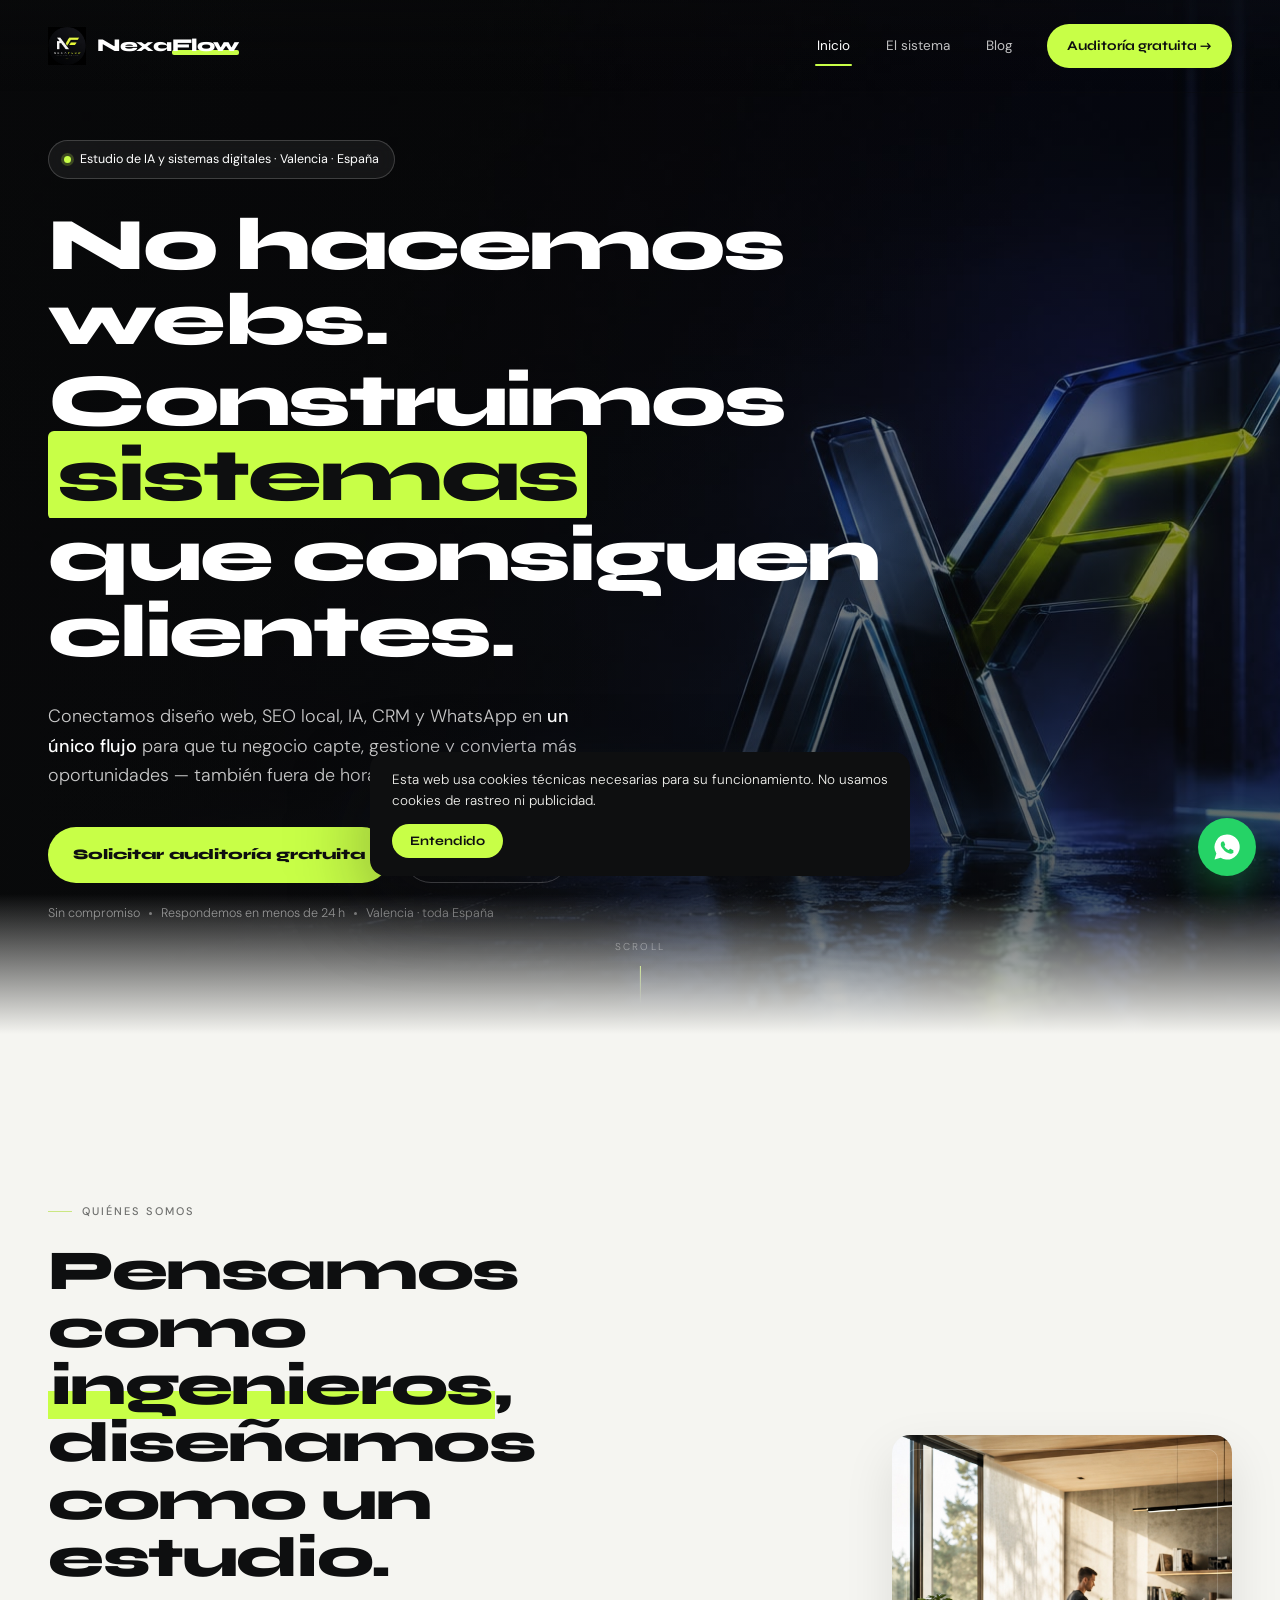
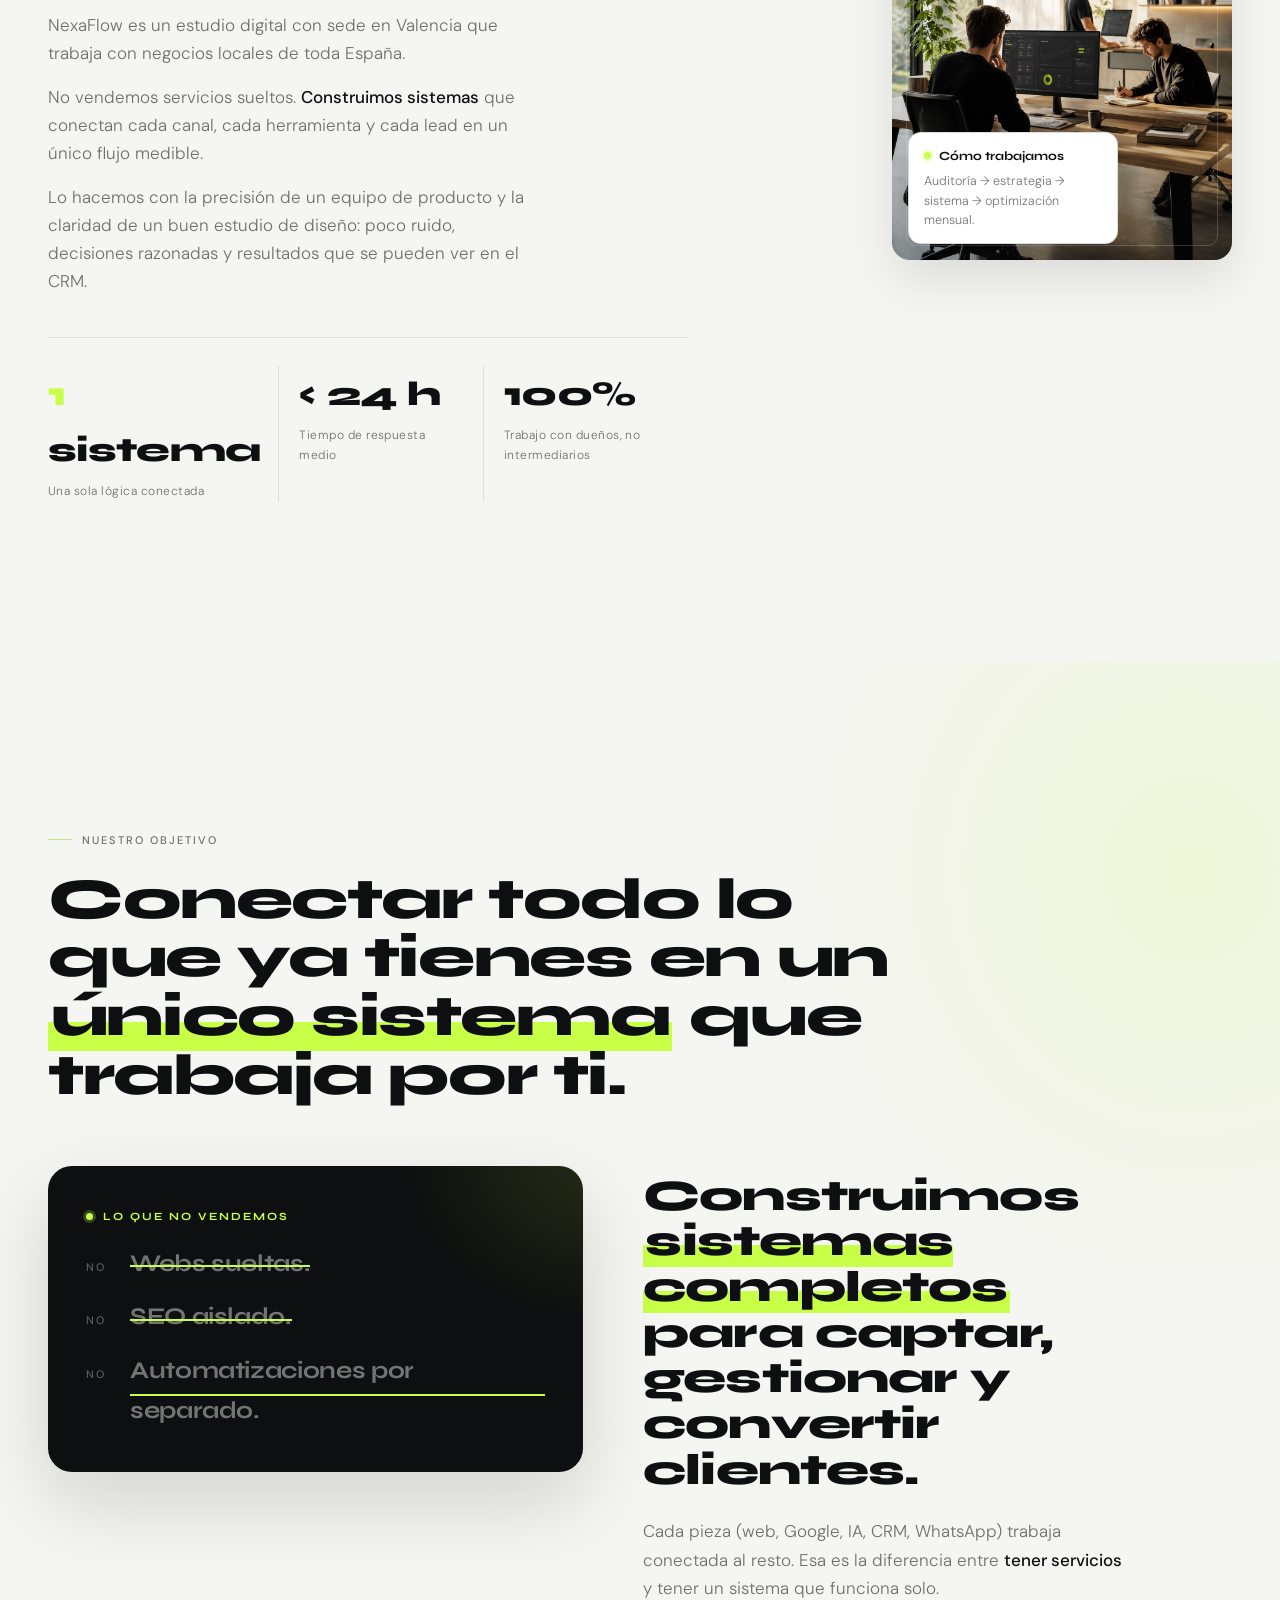
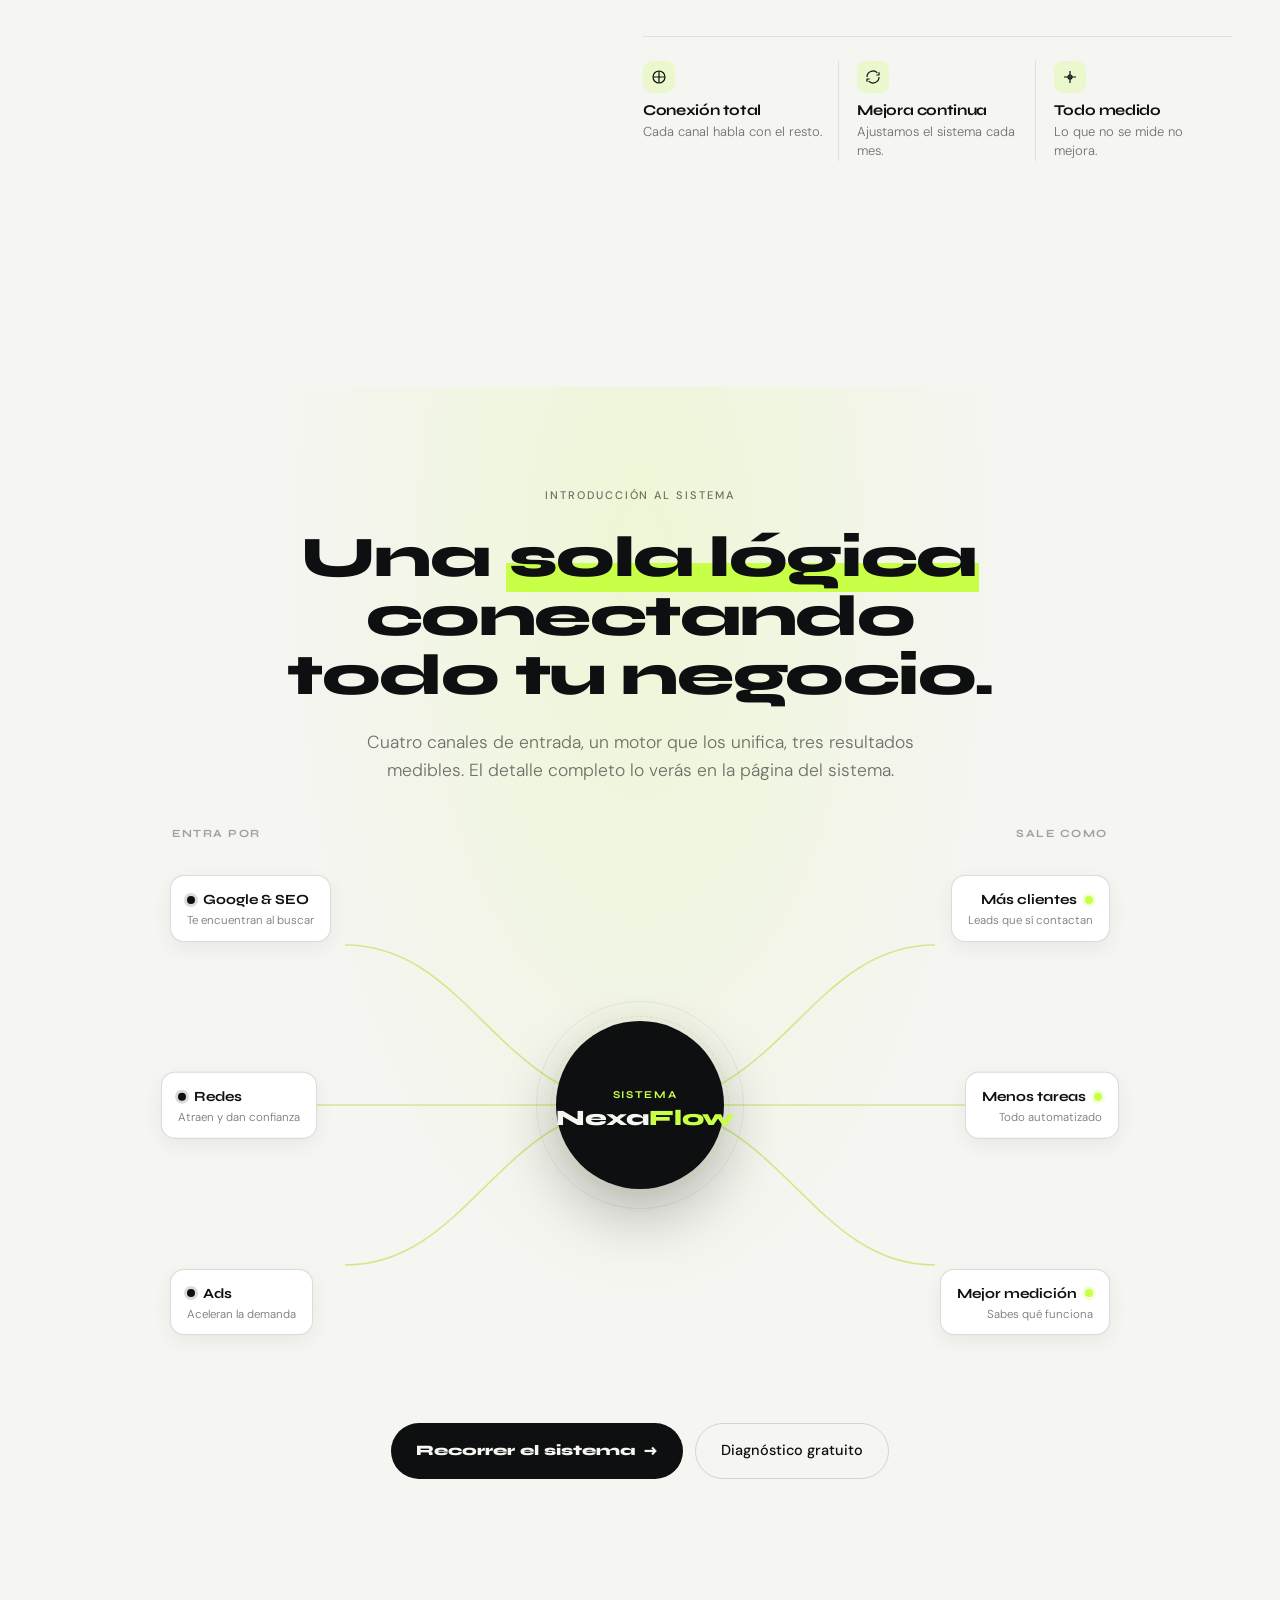
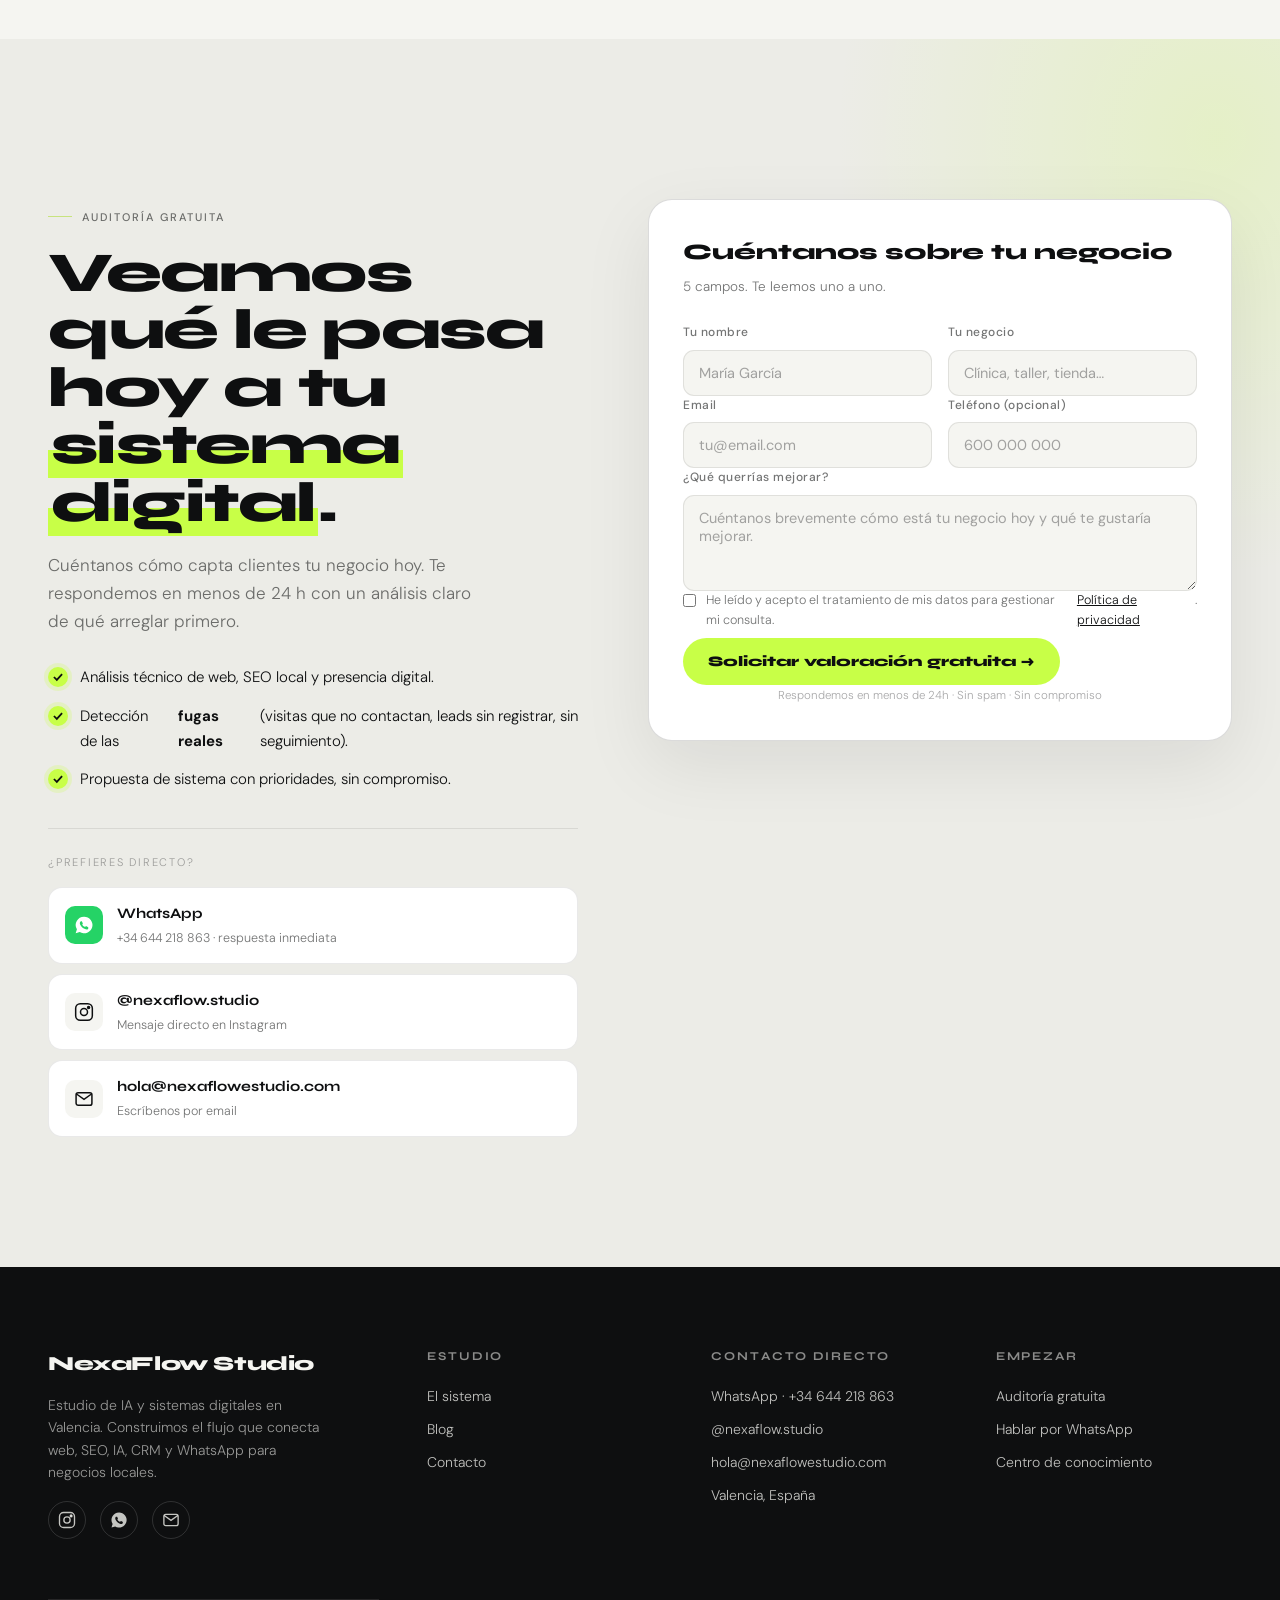
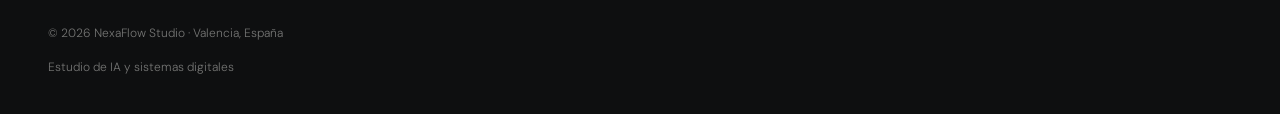
==== commit 29744753: "fix: tarjeta 'Como trabajamos' descuadrada (dentro de la imagen, sin recorte) + nueva imagen en news" ====
--- a/index.html
+++ b/index.html
@@ -150,7 +150,7 @@
 .about-img .promp{position:absolute;left:18px;right:18px;bottom:18px;padding:14px 16px;border-radius:10px;background:rgba(8,9,10,.66);border:1px solid rgba(255,255,255,.12);backdrop-filter:blur(8px);font-family:monospace;font-size:12px;line-height:1.55;color:rgba(255,255,255,.78);z-index:4}
 .about-img .promp .tag{display:block;font-family:'Syne';font-weight:700;font-size:10.5px;letter-spacing:.16em;color:var(--lime);margin-bottom:6px}
 /* floating card on photo */
-.about-card{position:absolute;left:-24px;bottom:32px;z-index:4;background:var(--card);border:1px solid var(--line-2);border-radius:13px;padding:13px 15px;box-shadow:0 14px 40px rgba(14,15,16,.14);max-width:210px;font-size:12.5px;color:var(--ink)}
+.about-card{position:absolute;left:16px;right:16px;bottom:16px;z-index:4;background:var(--card);border:1px solid var(--line-2);border-radius:13px;padding:13px 15px;box-shadow:0 14px 40px rgba(14,15,16,.14);max-width:210px;font-size:12.5px;color:var(--ink)}
 .about-card .h{font-family:'Syne';font-weight:700;font-size:12.5px;display:flex;align-items:center;gap:8px;margin-bottom:6px}
 .about-card .h::before{content:'';width:7px;height:7px;border-radius:50%;background:var(--lime);box-shadow:0 0 0 3px var(--lime-soft)}
 .about-card p{color:var(--muted);font-size:12.5px;line-height:1.55;margin:0}
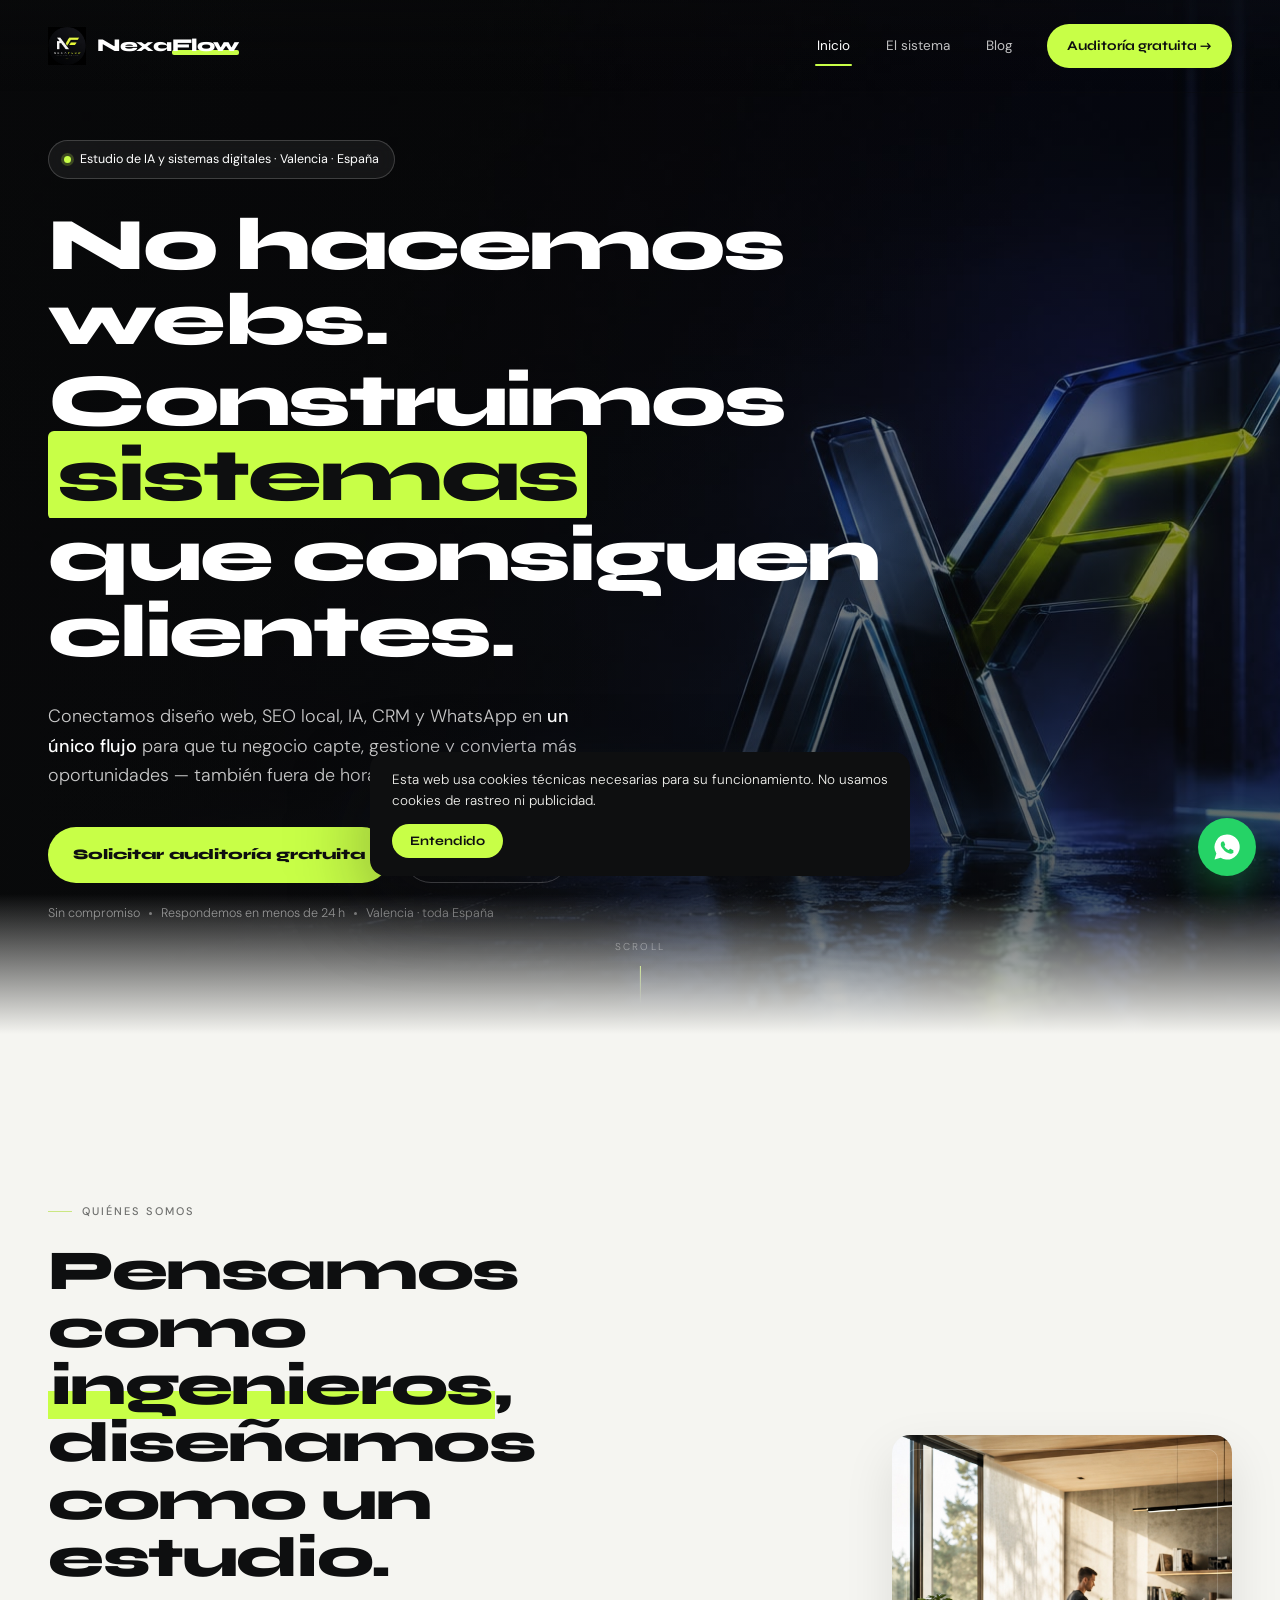
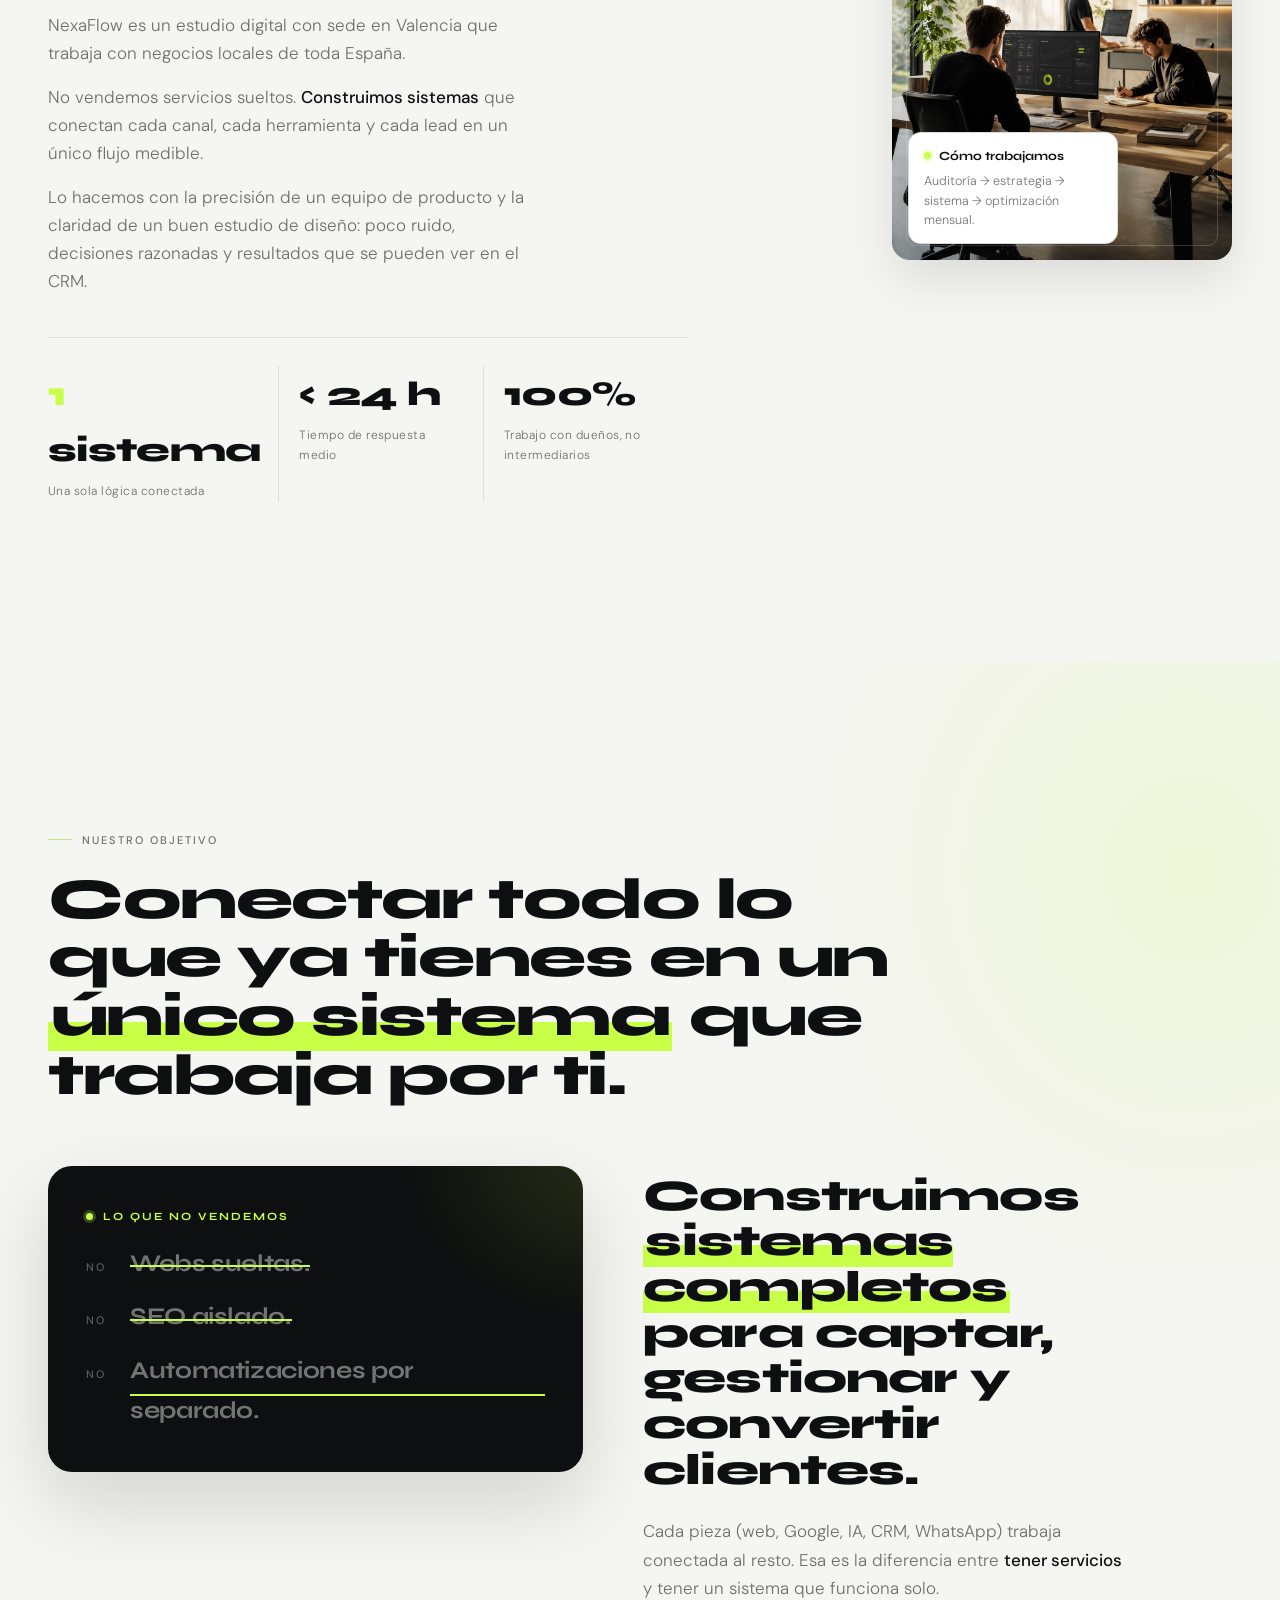
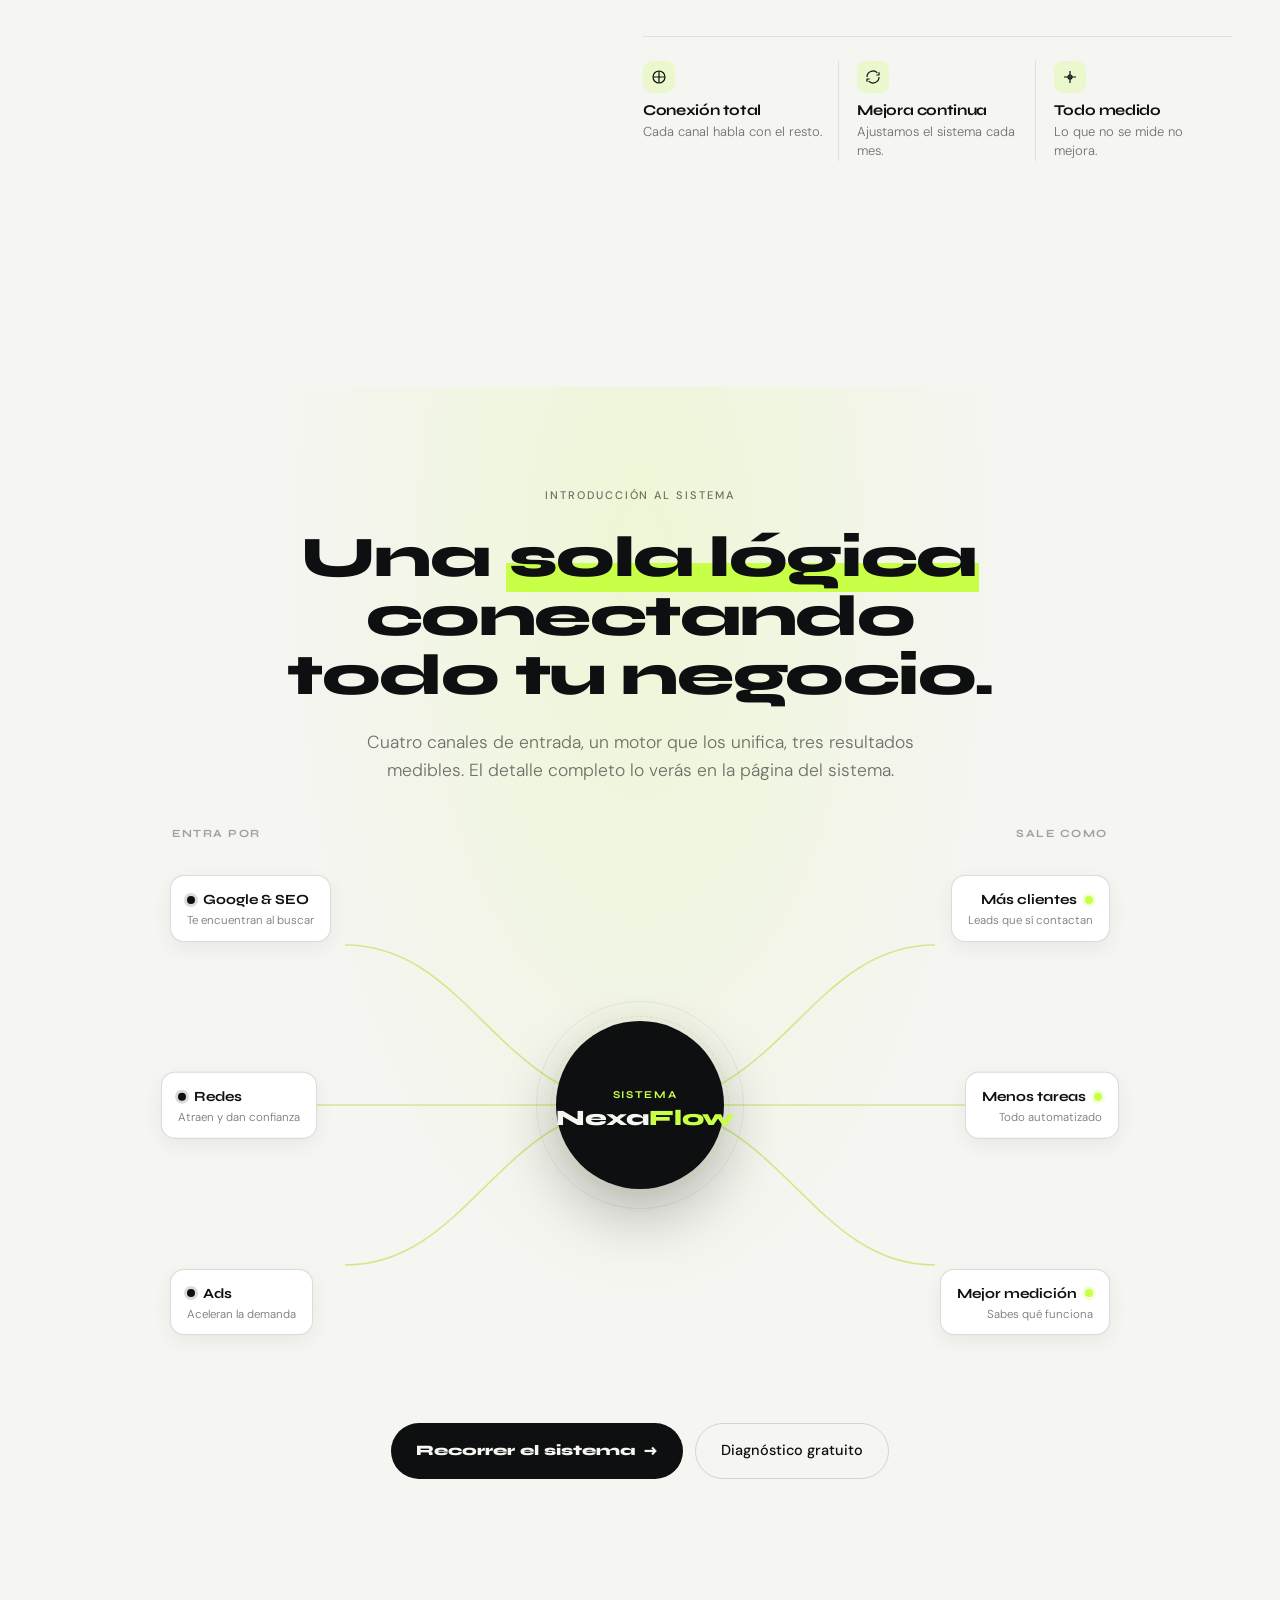
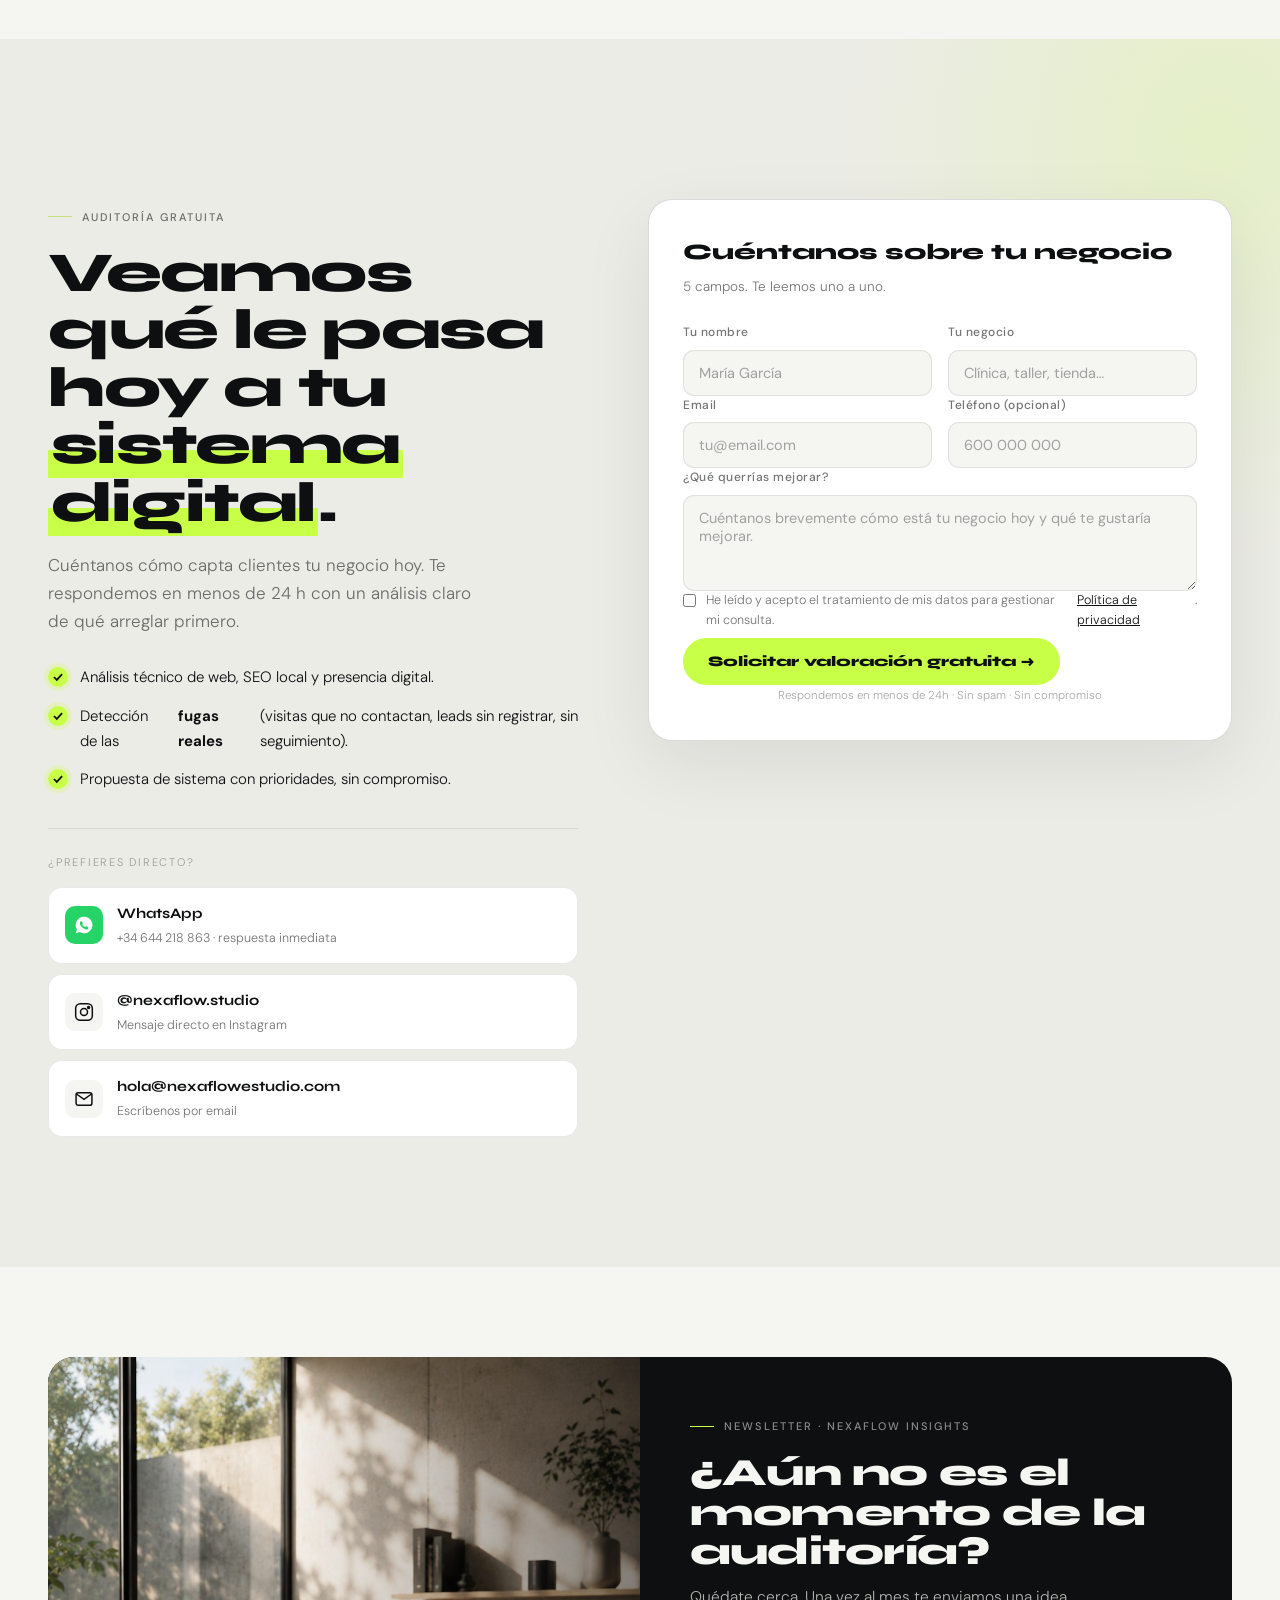
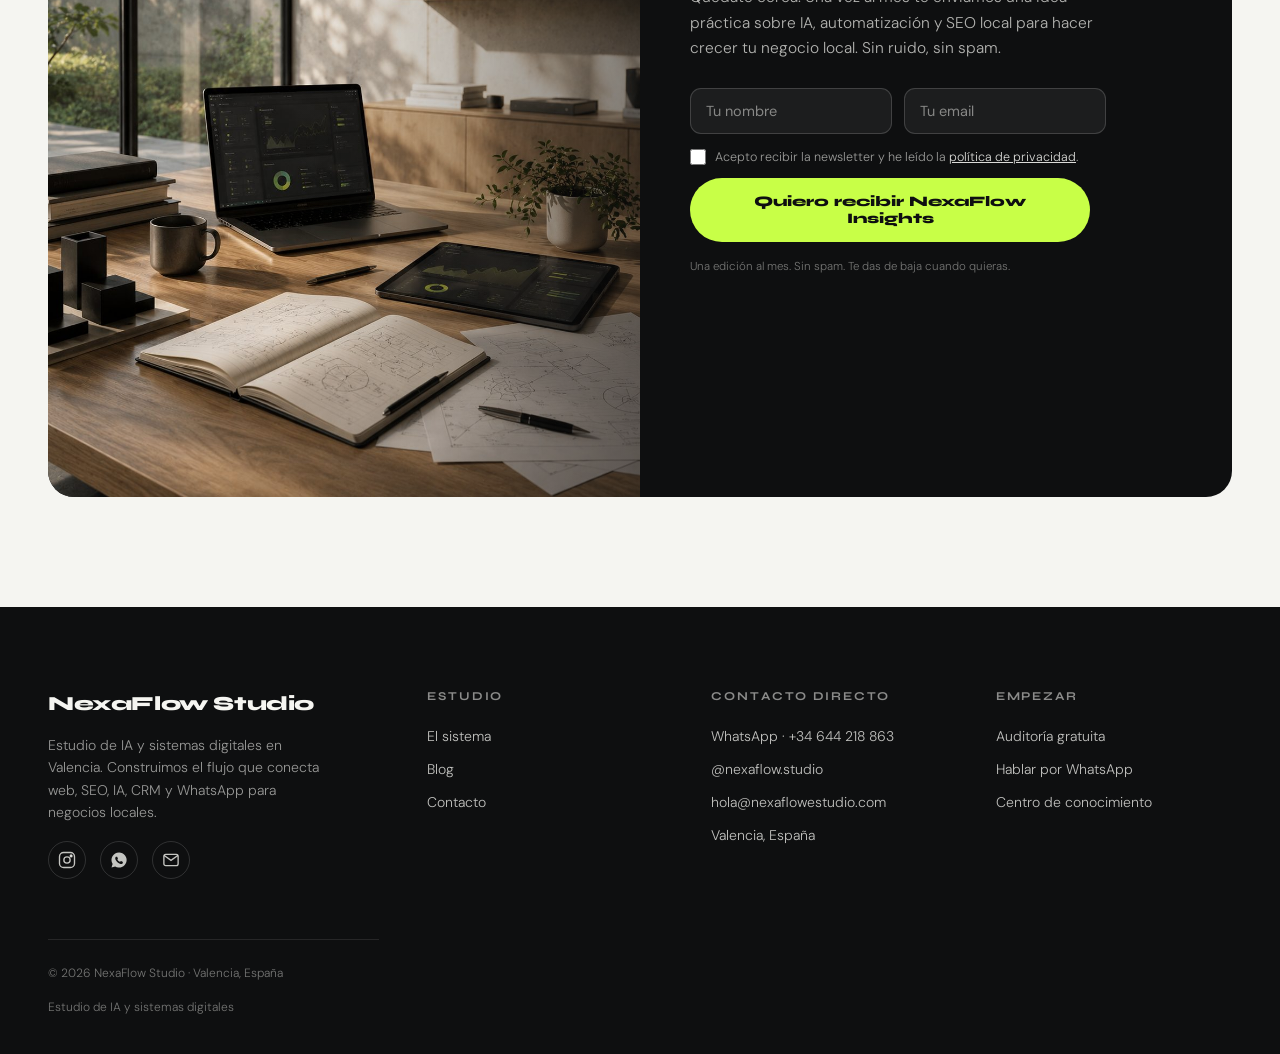
==== commit a58ac46e: "feat(newsletter): integracion Brevo con doble opt-in - api/subscribe.js: endpoint serverless -> Brev" ====
--- a/index.html
+++ b/index.html
@@ -313,8 +313,10 @@
   .cf-grid{grid-template-columns:1fr;gap:50px}
 }
 @media (max-width:560px){
+  #hero h1{font-size:clamp(29px,8.6vw,42px);overflow-wrap:break-word;word-break:break-word}
   #hero h1 .line{overflow:visible}
   #hero h1 .line i{transform:none}
+  .hero-sub{overflow-wrap:break-word}
   .hero-prompt-tag{display:none}
   .hero-ctas .btn{width:100%}
   .about-stats{grid-template-columns:1fr;gap:18px}
@@ -564,6 +566,30 @@
   </div>
 </section>
 
+<!-- ===== NEWSLETTER ===== -->
+<section class="wrap" id="newsletter" style="padding-bottom:20px">
+  <div class="nlbox rv">
+    <div class="nl-media"><img src="assets/img/newsletter.jpg" alt="Escritorio de estudio con portátil, tablet y bocetos de estrategia" loading="lazy" /></div>
+    <div class="nl-body">
+      <span class="eyebrow">Newsletter · NexaFlow Insights</span>
+      <h2>¿Aún no es el momento de la auditoría?</h2>
+      <p>Quédate cerca. Una vez al mes te enviamos una idea práctica sobre IA, automatización y SEO local para hacer crecer tu negocio local. Sin ruido, sin spam.</p>
+      <div class="nl-ok">✓ Casi listo. Te hemos enviado un correo para <b>confirmar tu suscripción</b> — revísalo (y mira en spam por si acaso).</div>
+      <form class="nl-form js-nl-form" data-source="home" novalidate>
+        <div class="r">
+          <input type="text" name="nombre" placeholder="Tu nombre" autocomplete="name" />
+          <input type="email" name="email" placeholder="Tu email" autocomplete="email" required />
+        </div>
+        <input type="text" name="website" class="nl-hp" tabindex="-1" autocomplete="off" aria-hidden="true" />
+        <label class="nl-consent"><input type="checkbox" name="consent" required /> <span>Acepto recibir la newsletter y he leído la <a href="politica-privacidad.html">política de privacidad</a>.</span></label>
+        <button type="submit" class="btn btn-main"><span>Quiero recibir NexaFlow Insights</span></button>
+        <div class="nl-err" role="alert"></div>
+        <div class="nl-note">Una edición al mes. Sin spam. Te das de baja cuando quieras.</div>
+      </form>
+    </div>
+  </div>
+</section>
+
 <!-- ===== FOOTER ===== -->
 <footer class="foot">
   <div class="wrap">
--- a/css/nf.css
+++ b/css/nf.css
@@ -272,7 +272,14 @@
 .nl-form input::placeholder{color:rgba(242,242,238,.5)}
 .nl-form input:focus{border-color:var(--lime);background:rgba(255,255,255,.1)}
 .nl-note{font-size:11.5px;color:rgba(242,242,238,.45);margin-top:4px}
-.nl-ok{display:none;padding:16px 0;color:var(--lime);font-family:'Syne';font-weight:700}
+.nl-ok{display:none;padding:16px 0;color:var(--lime);font-family:'Syne';font-weight:700;line-height:1.5}
+.nl-ok b{color:#fff}
+.nl-consent{display:flex;gap:9px;align-items:flex-start;font-size:12.5px;line-height:1.5;color:rgba(242,242,238,.62);cursor:pointer;margin-top:2px}
+.nl-consent input{width:16px;height:16px;margin-top:1px;flex-shrink:0;accent-color:#c8ff41;cursor:pointer}
+.nl-consent a{color:rgba(242,242,238,.9);text-decoration:underline}
+.nl-err{display:none;font-size:13px;line-height:1.5;color:#ff9078;margin-top:2px}
+.nl-err.show{display:block}
+.nl-hp{position:absolute!important;left:-9999px!important;width:1px!important;height:1px!important;opacity:0!important;pointer-events:none}
 
 /* ============================================================
    BLOG ARTICLE (light theme)
@@ -398,7 +405,10 @@
 .toast em{color:var(--lime);font-style:normal;margin-right:6px}
 
 @media (max-width:860px){
-  .art-grid{grid-template-columns:1fr;gap:0}
+  .art-grid{grid-template-columns:1fr;gap:0;max-width:100%}
+  .art-grid>*{min-width:0}
+  .prose{max-width:100%}
+  .prose p,.prose li,.prose h2,.prose h3,.prose blockquote,.prose a,.prose strong,.prose em,.callout{overflow-wrap:break-word;word-break:break-word}
   .toc{display:none}
   .rel-grid{grid-template-columns:1fr}
   .pn{grid-template-columns:1fr}
